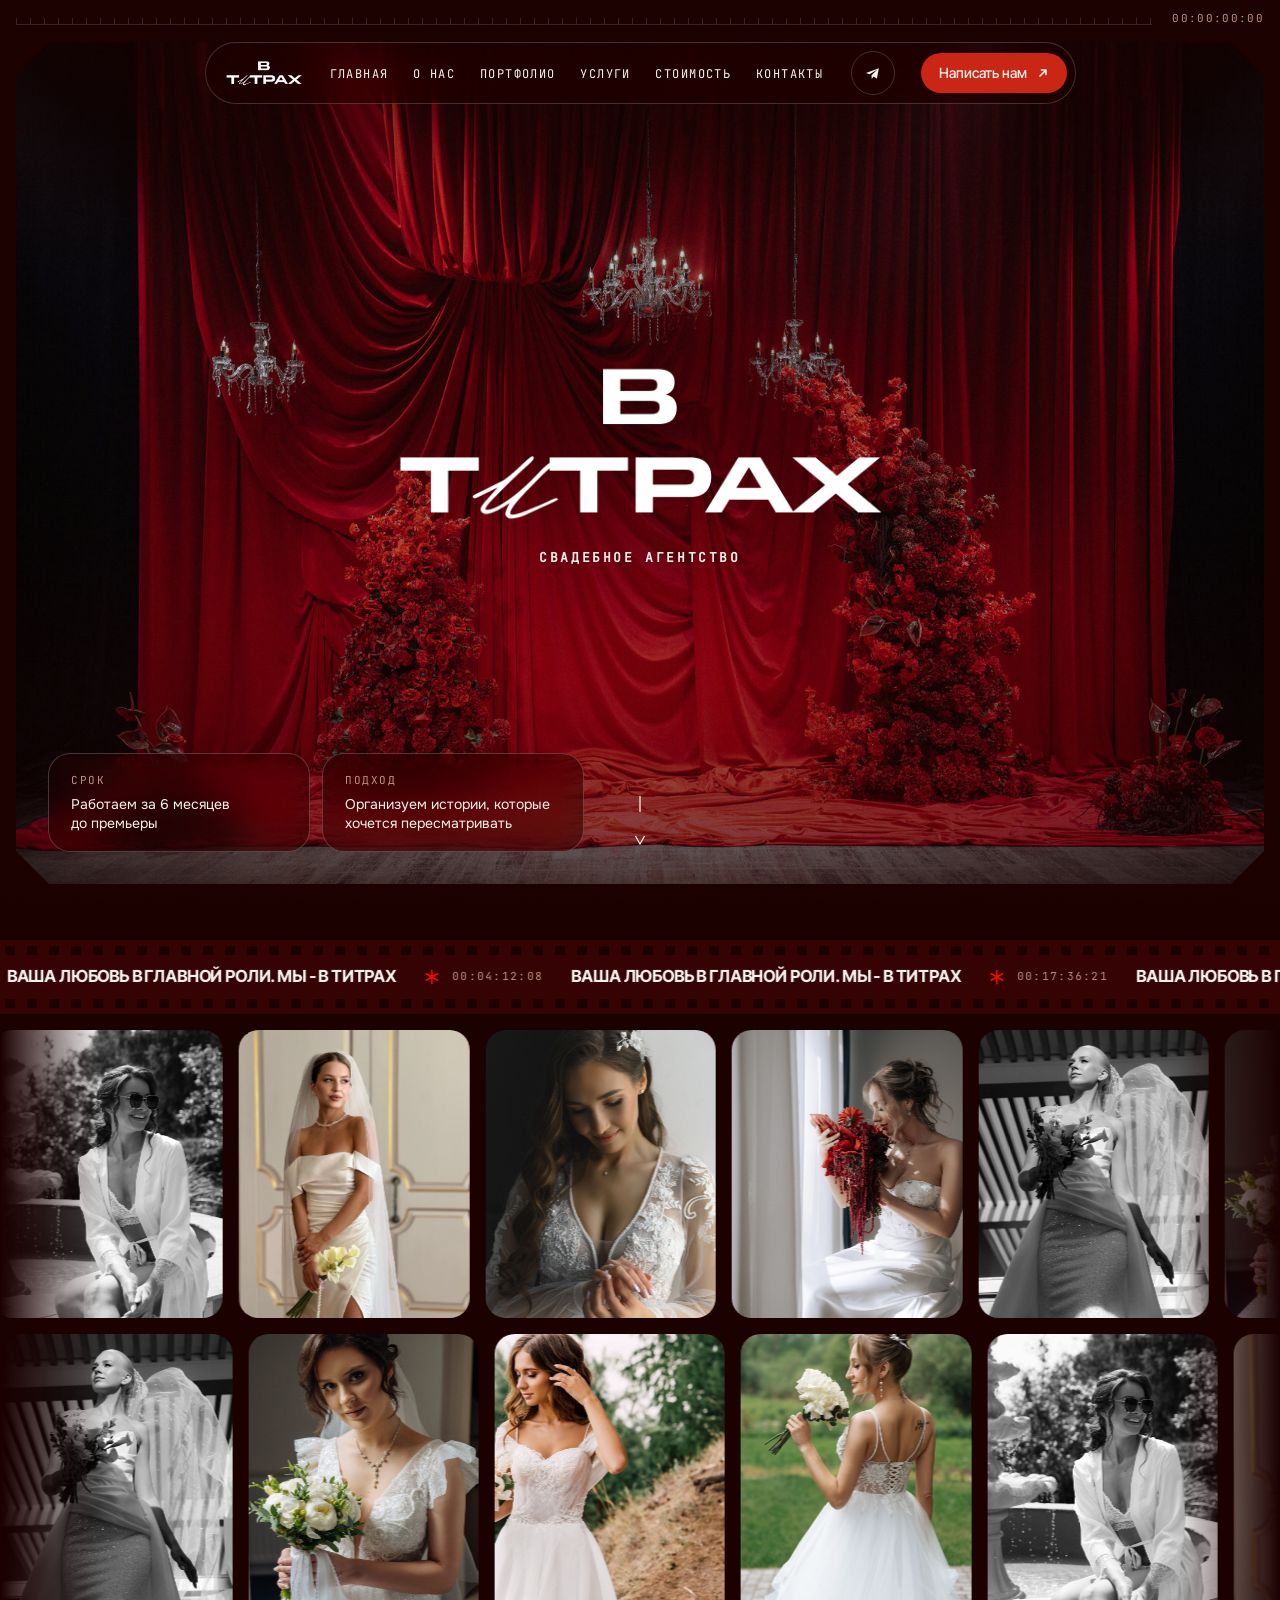
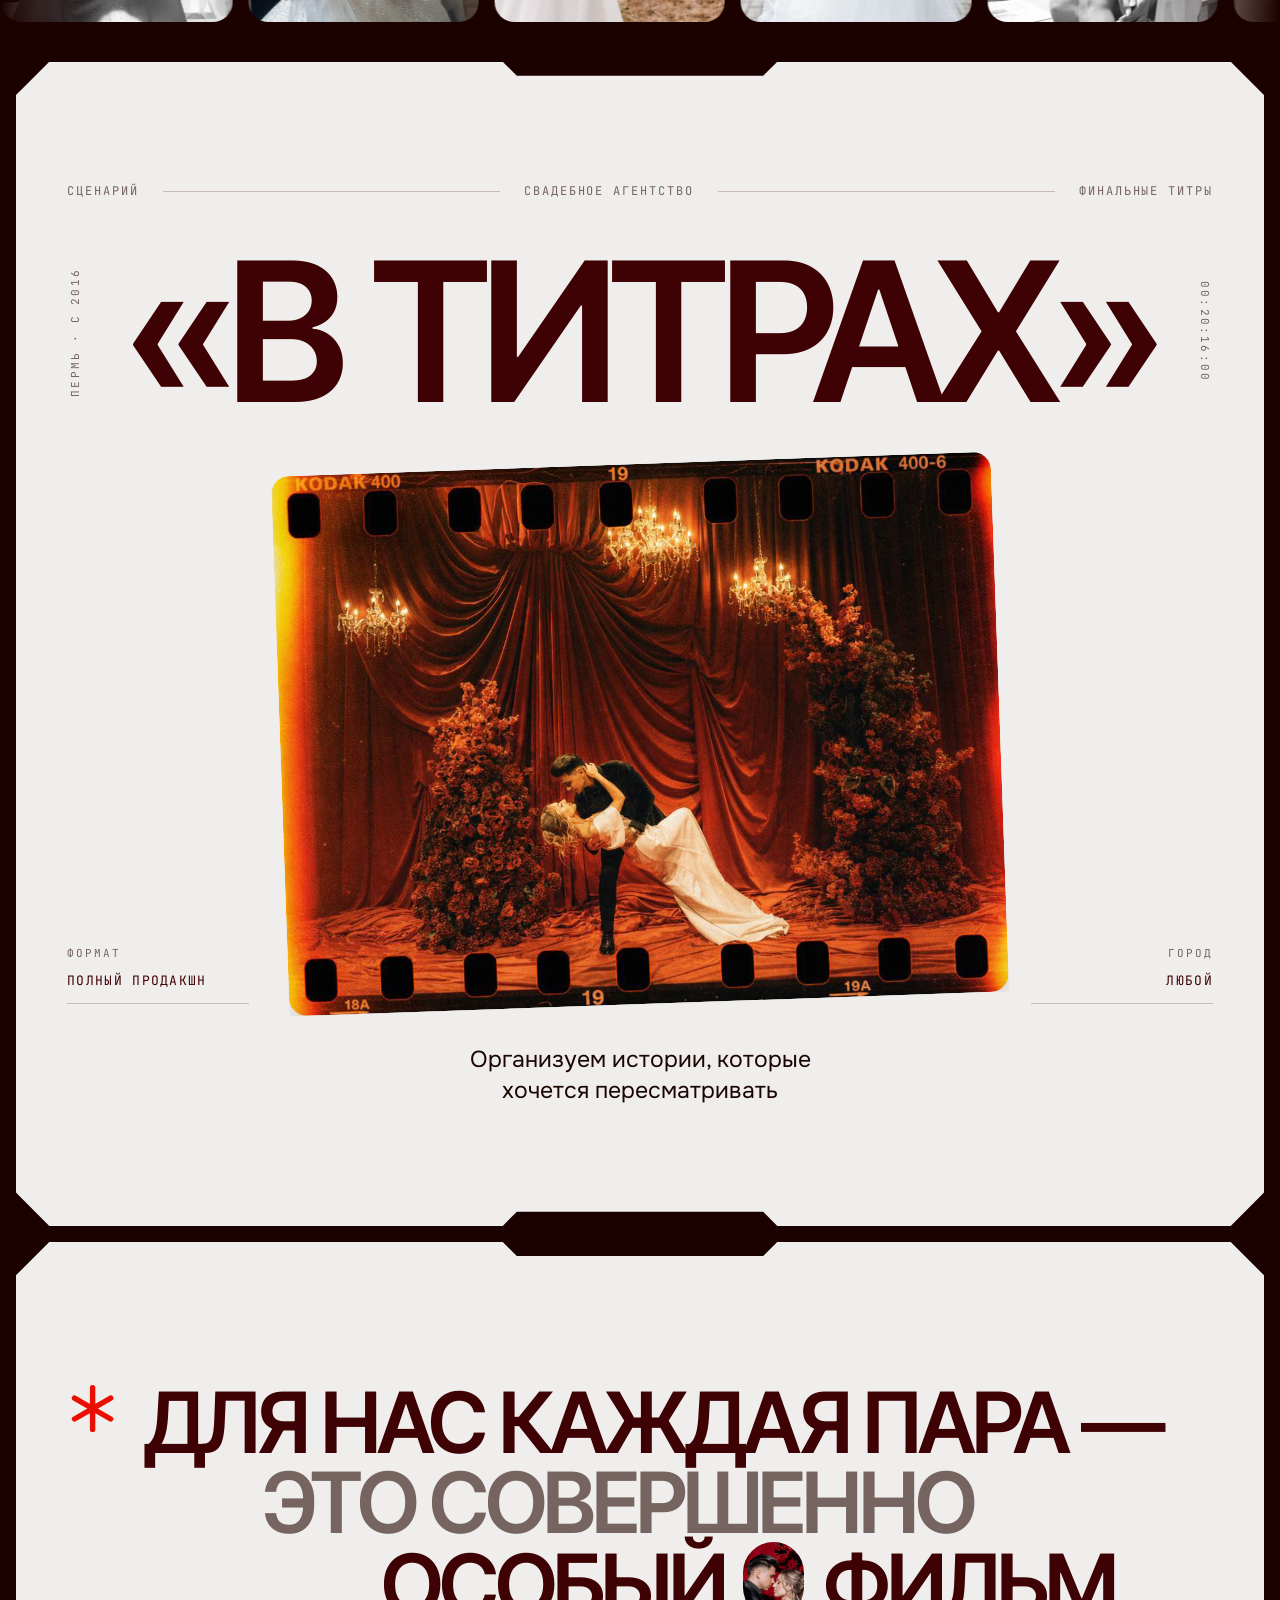
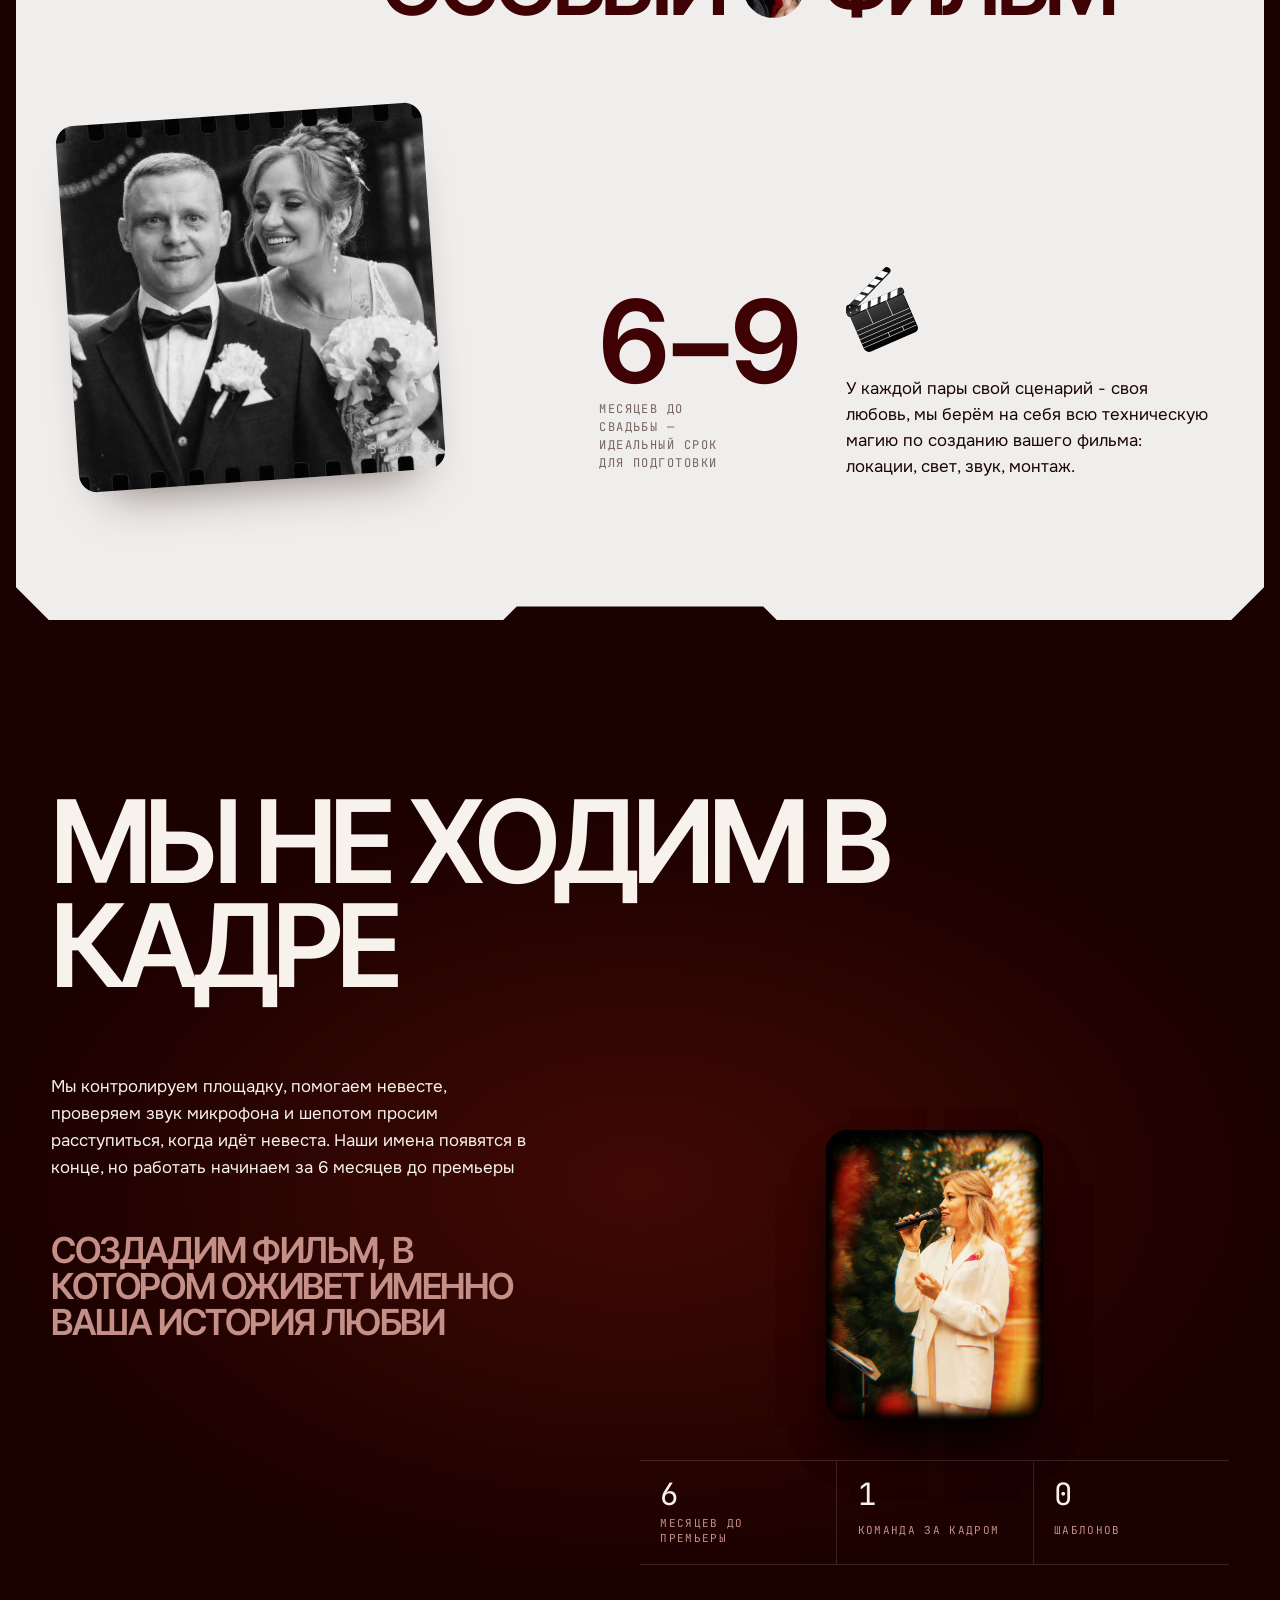
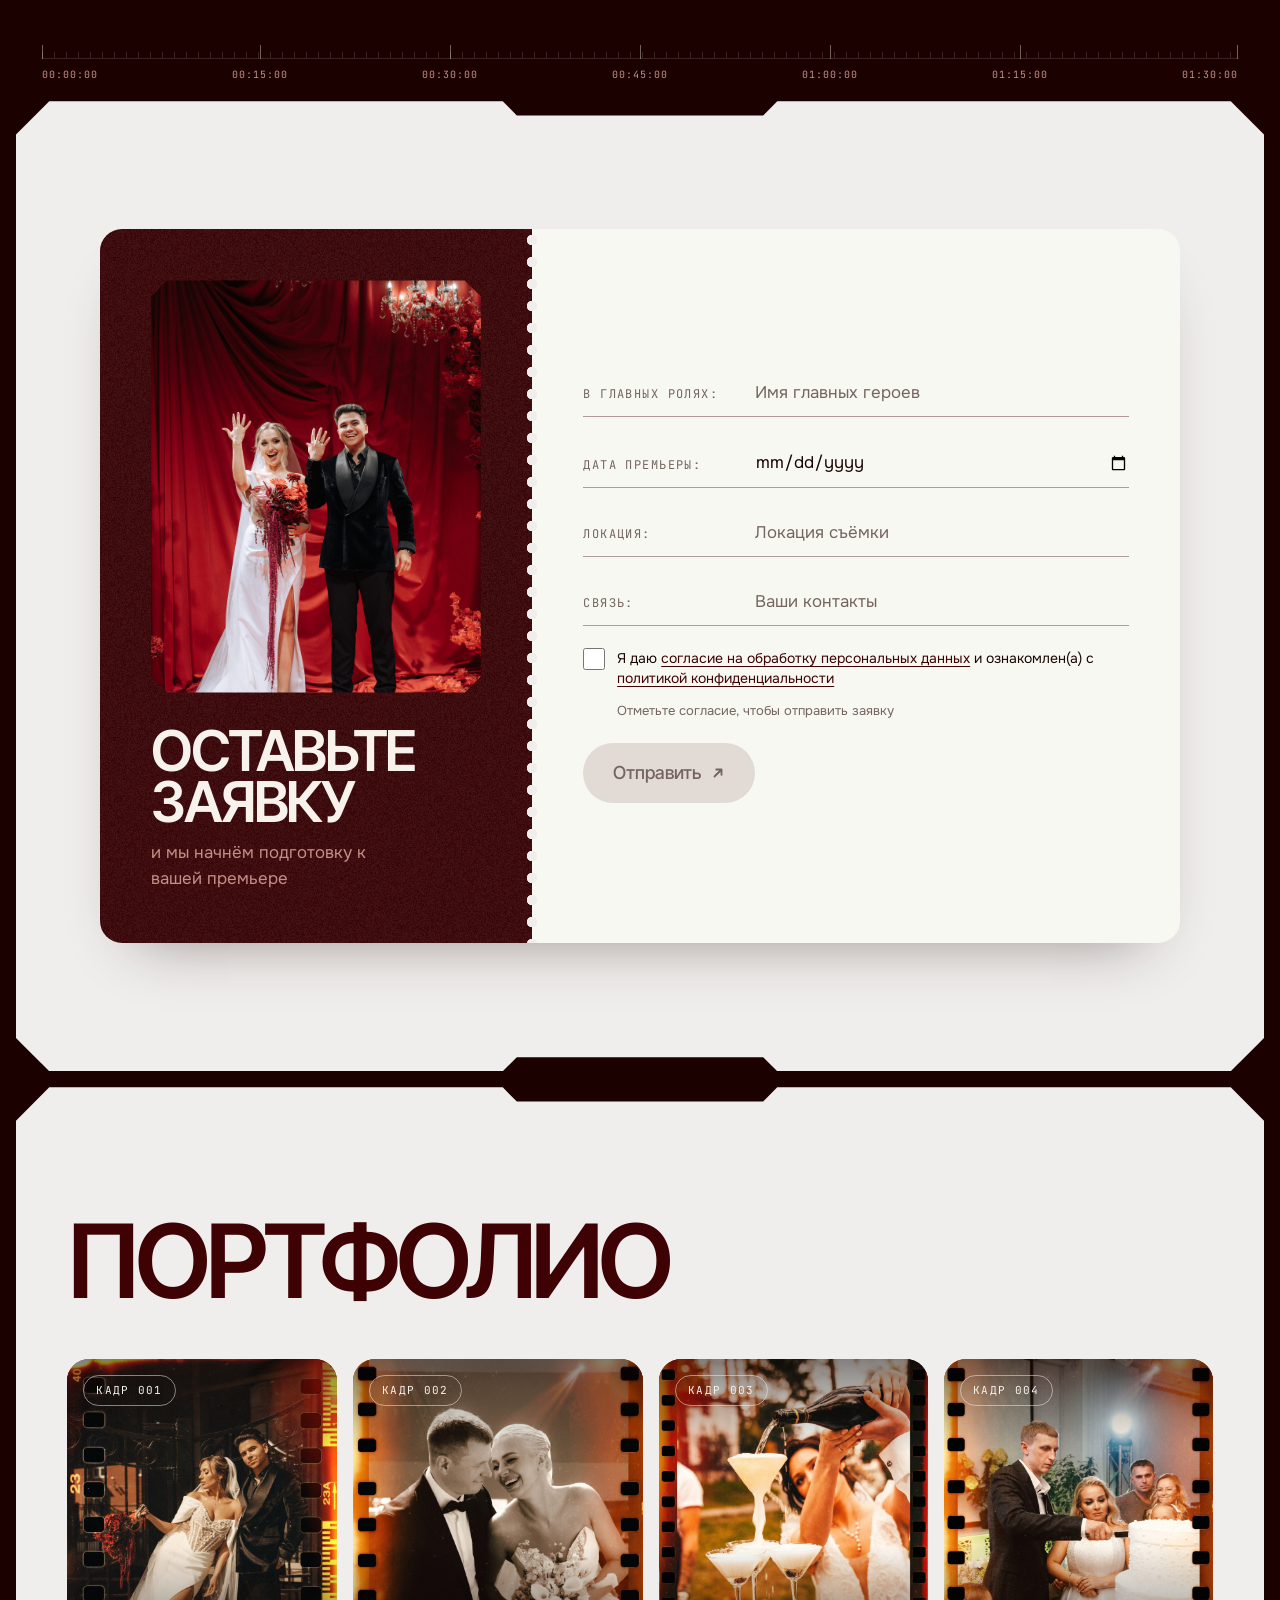
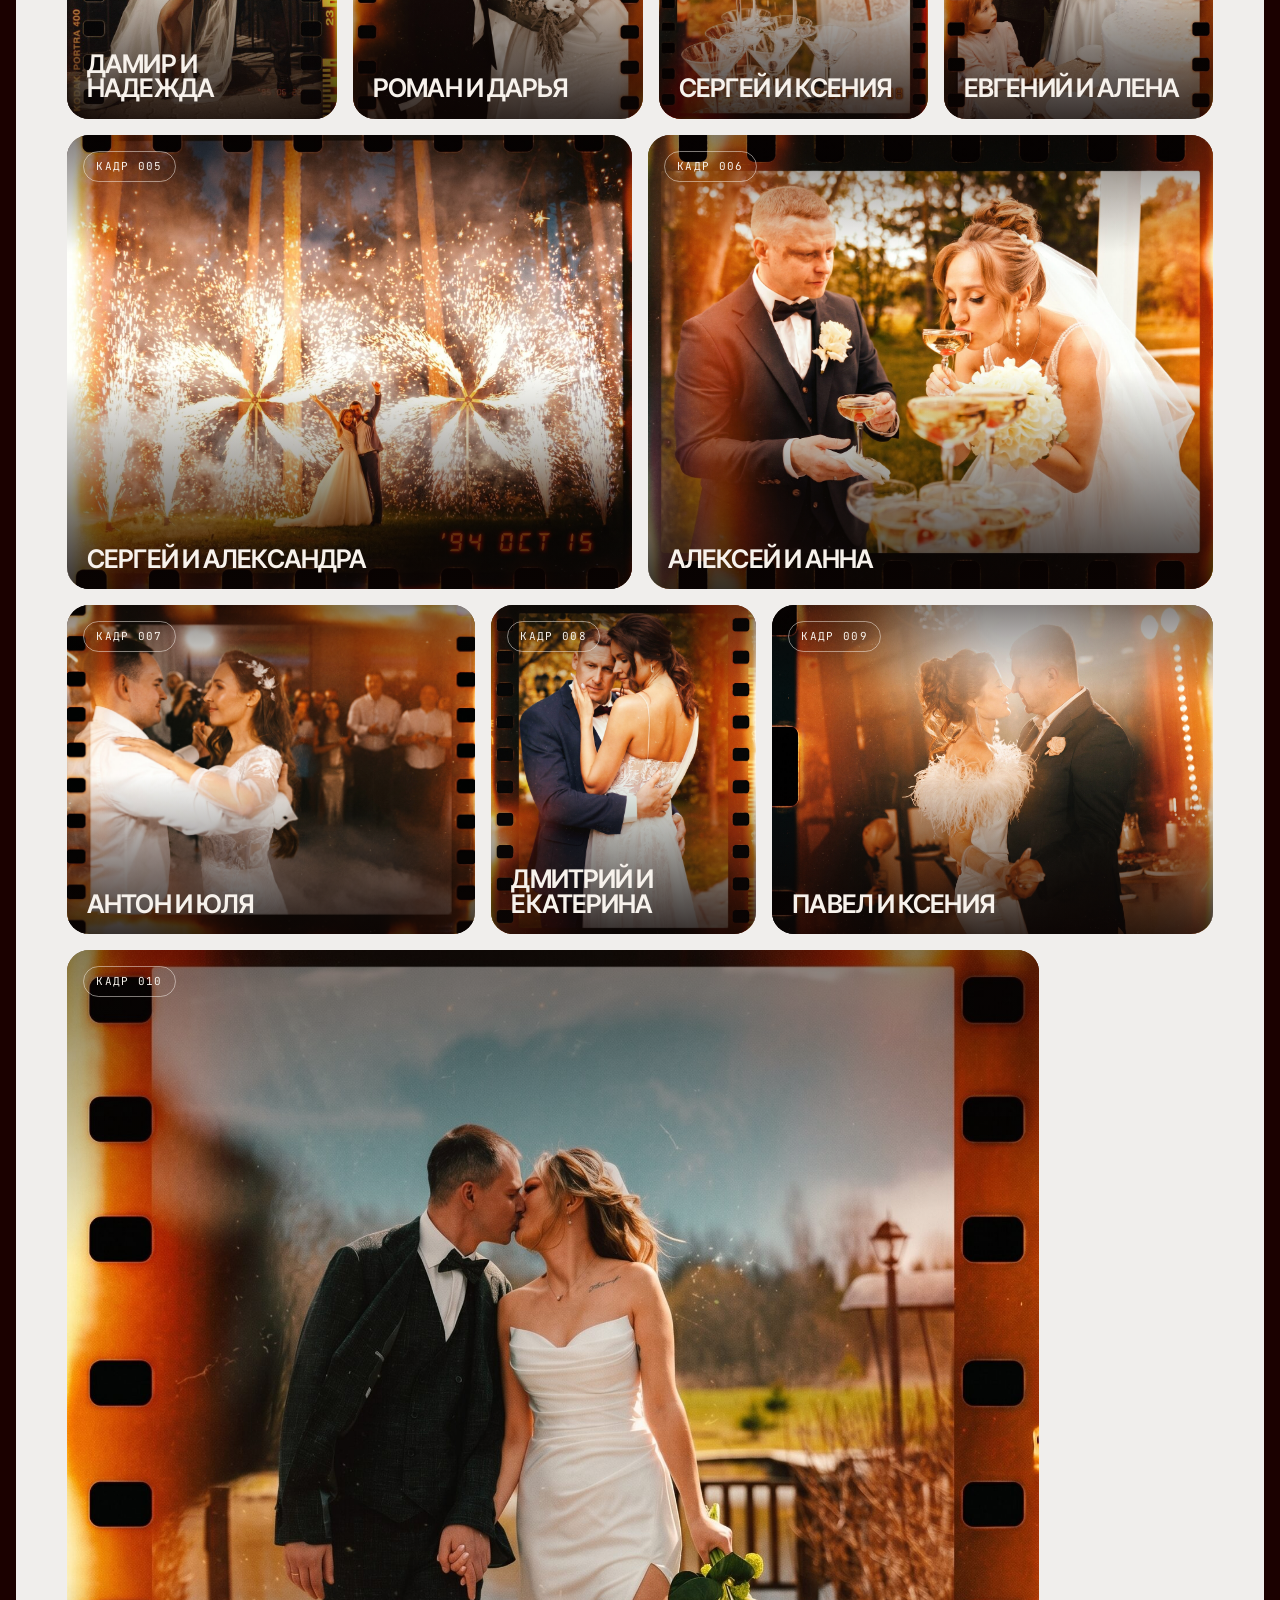
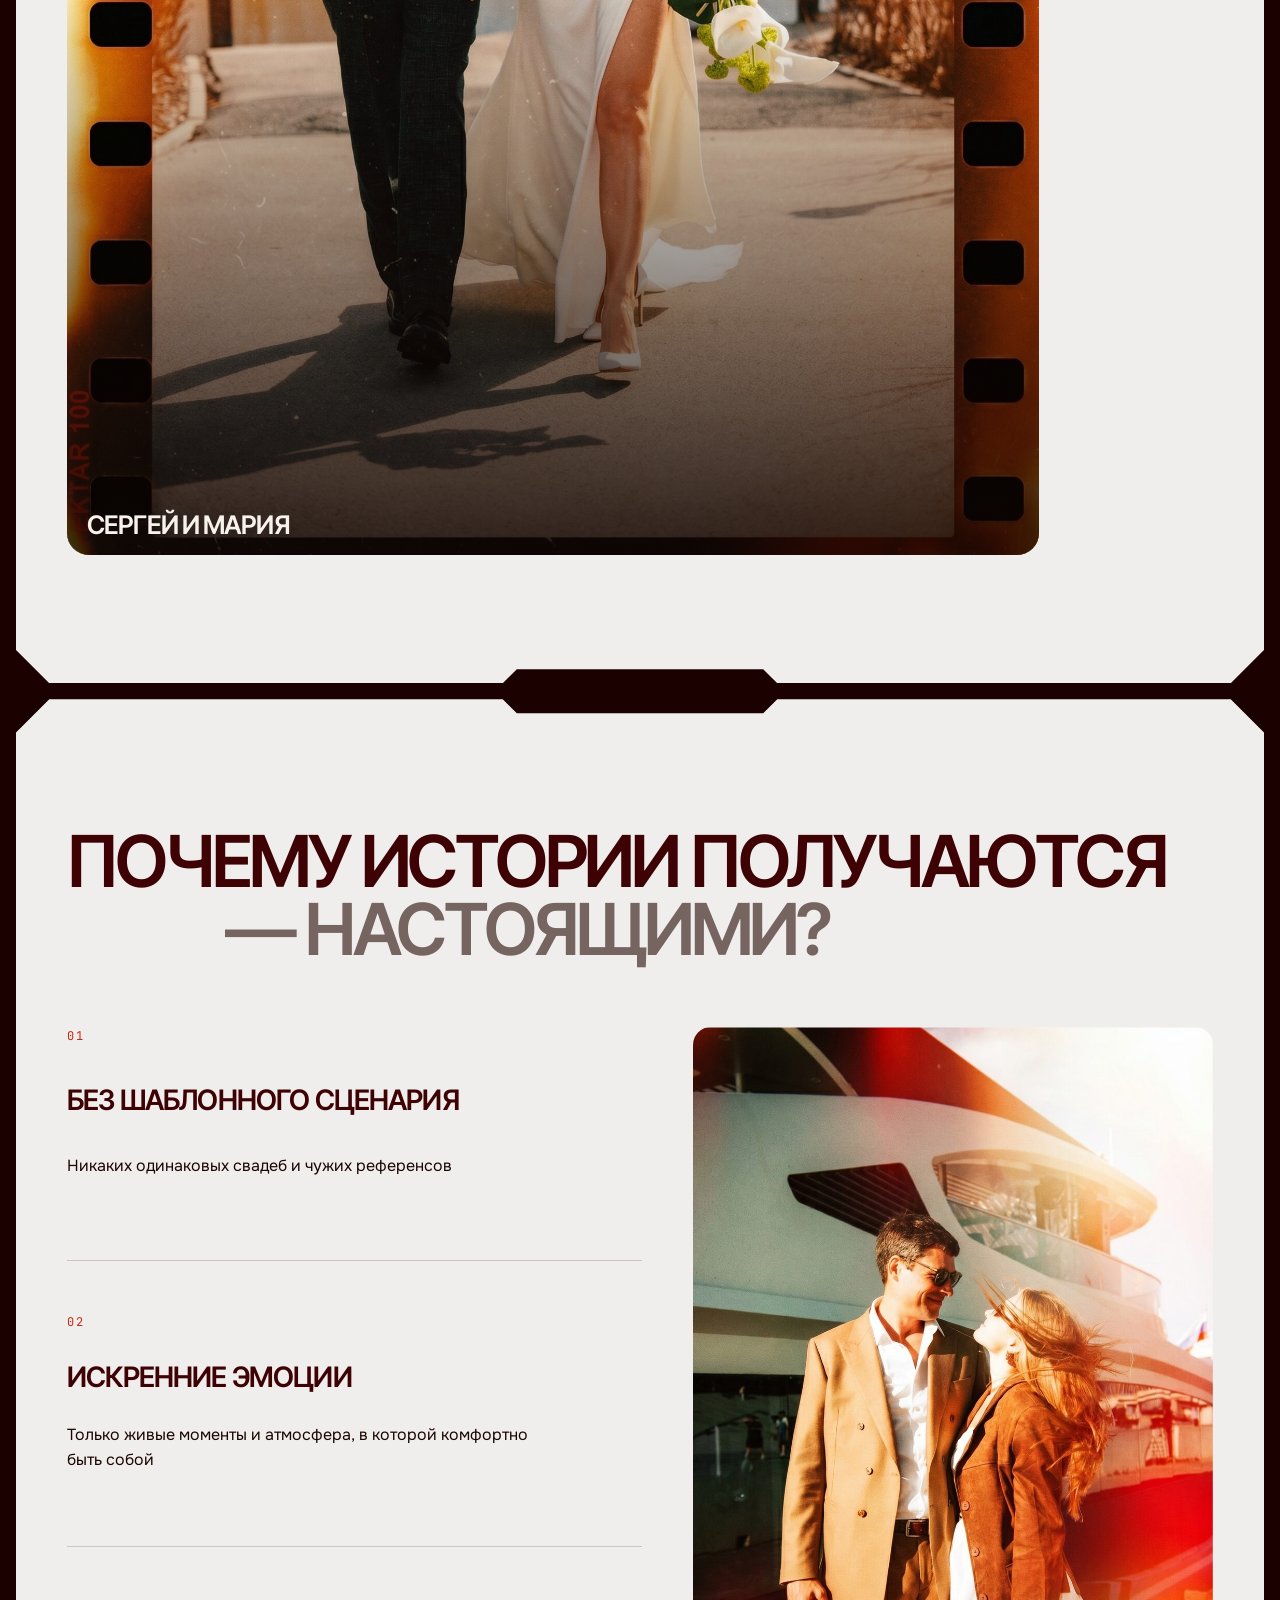
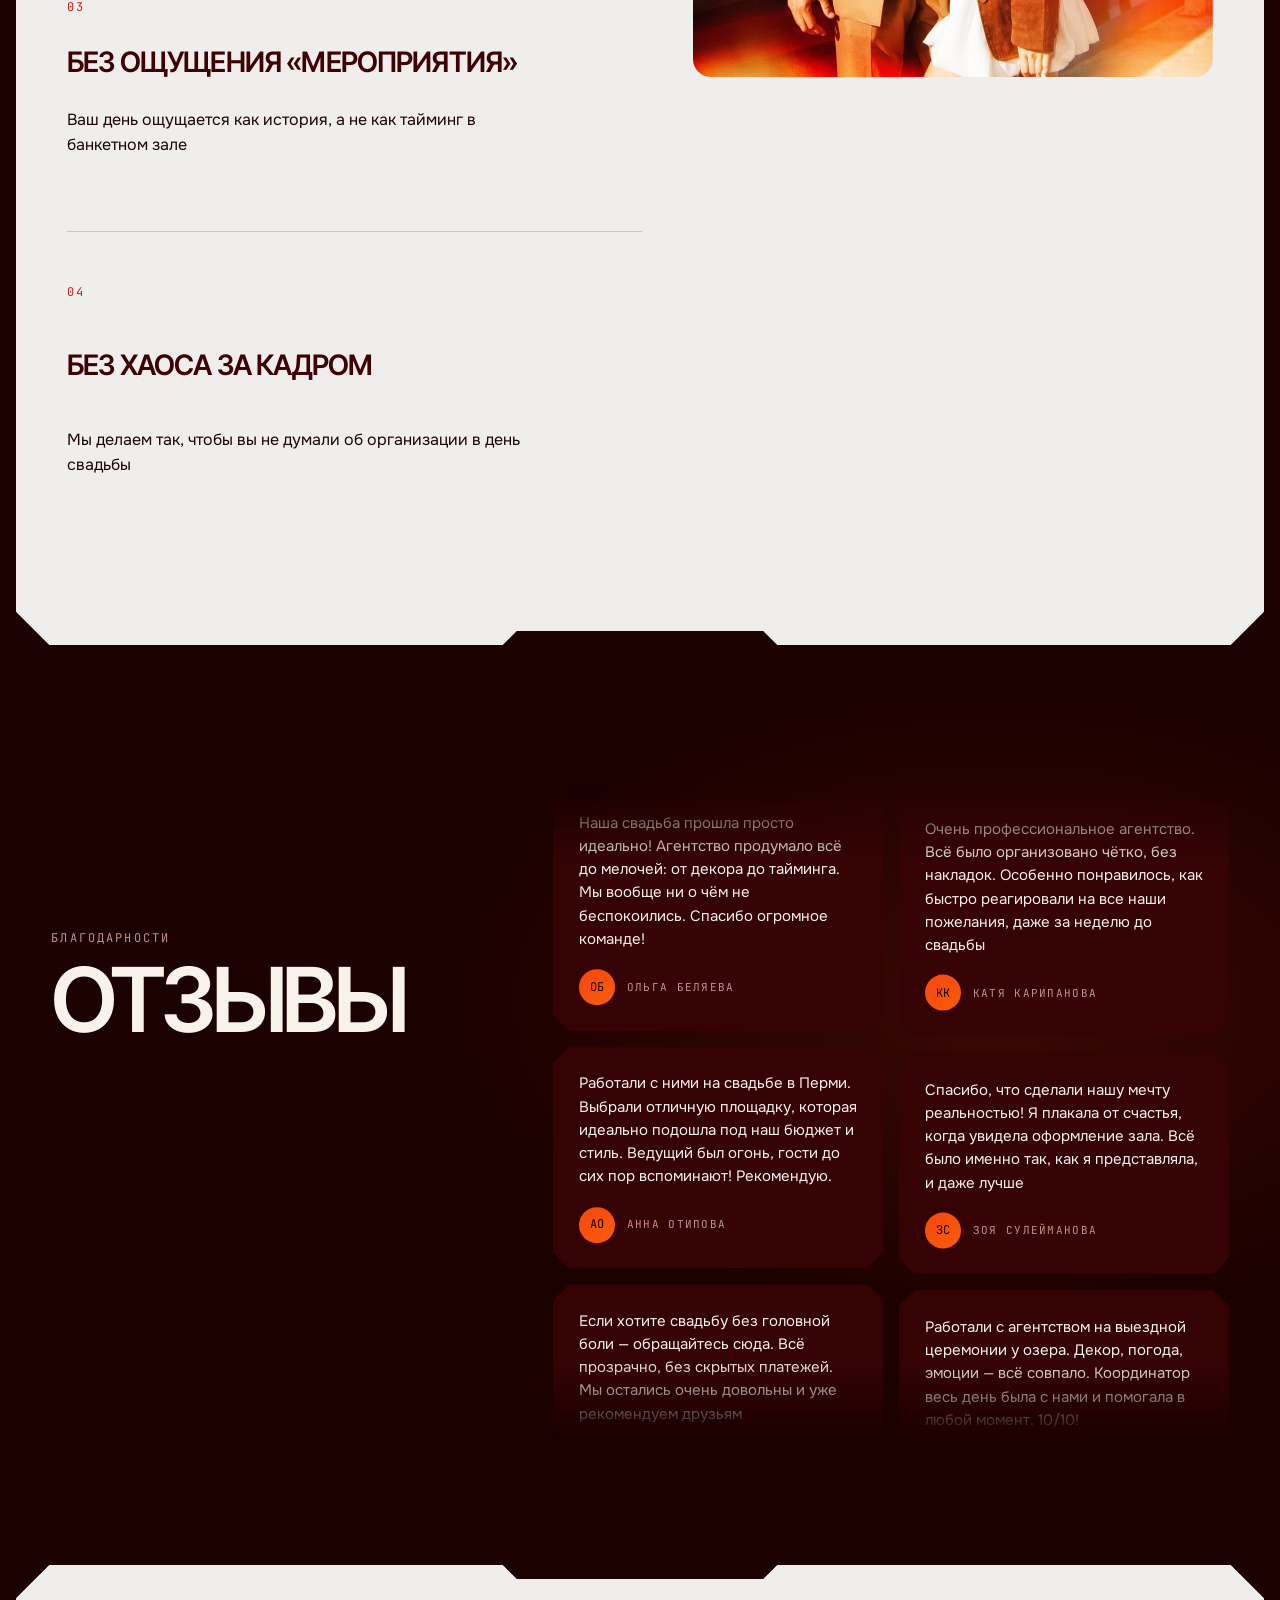
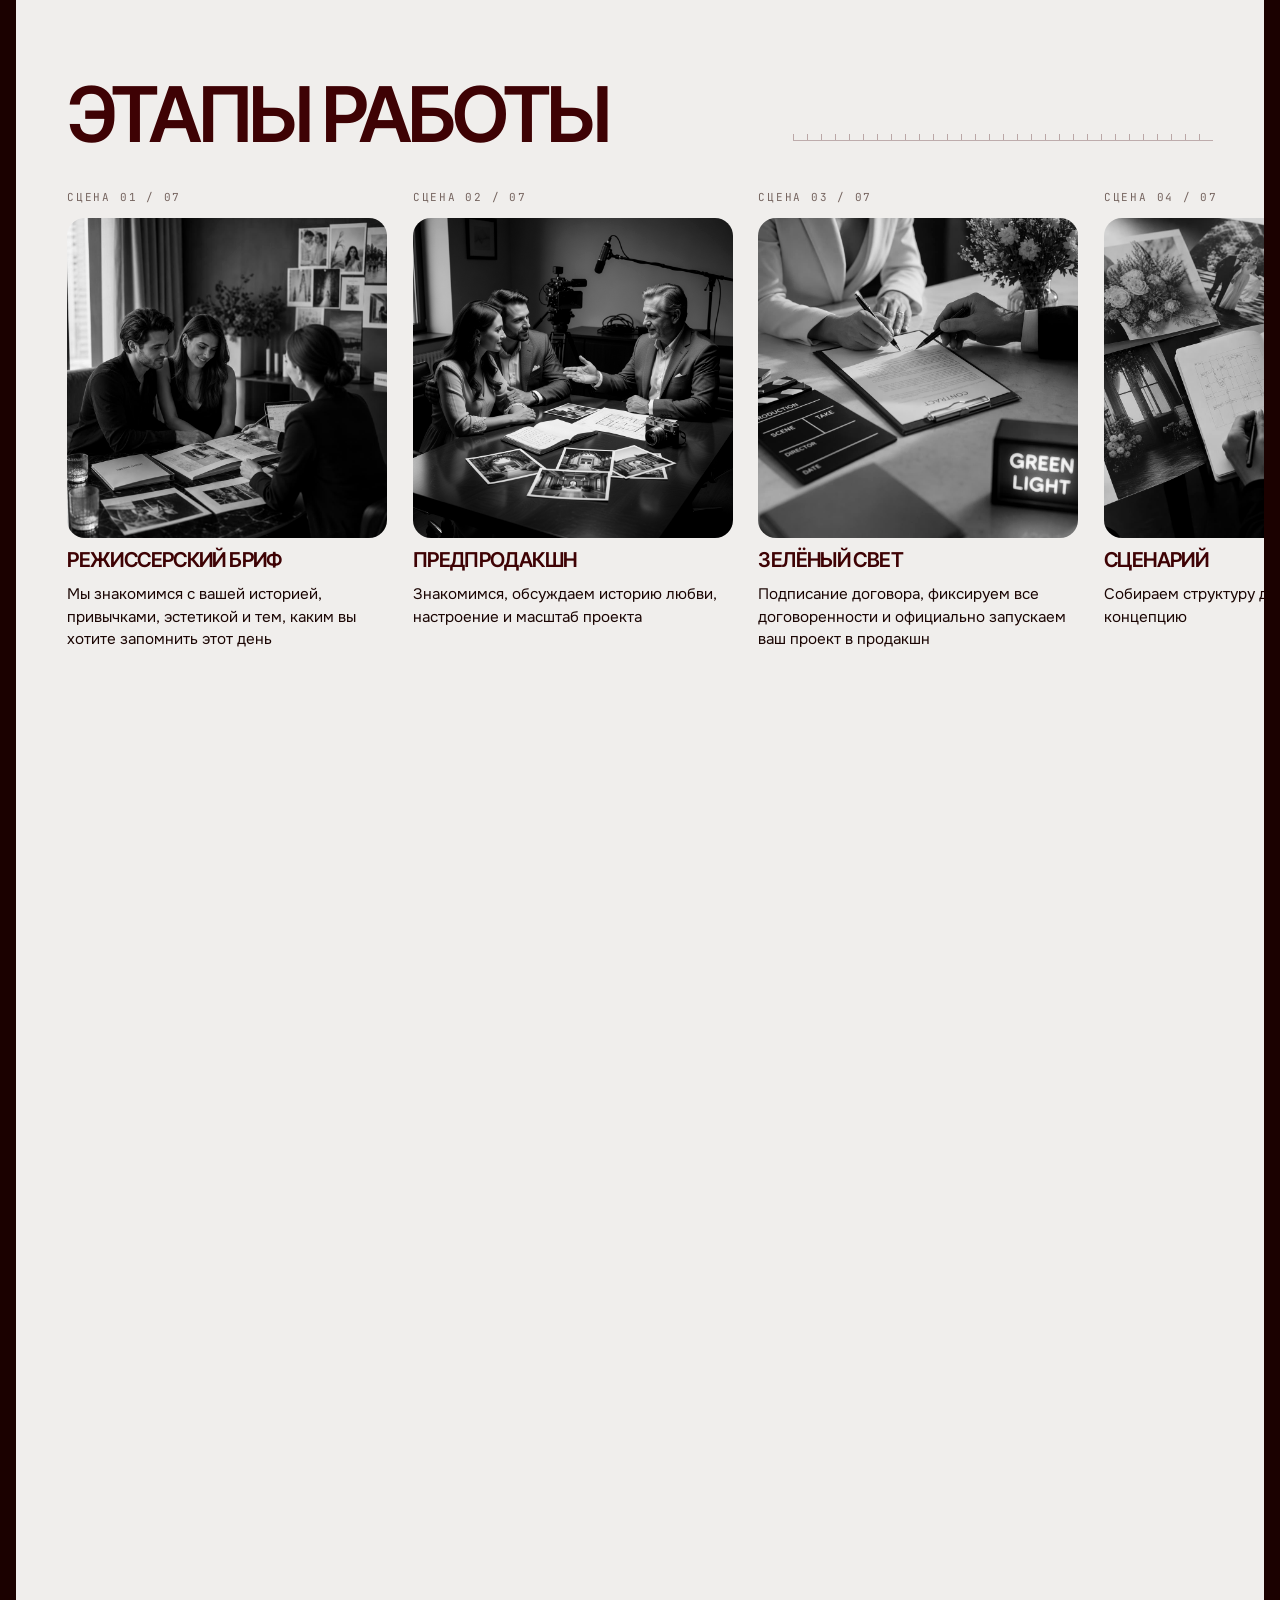
==== index.html @ a8ecf709 "Правки клиента: кнопки, Instagram, зачёркнутая «о», защита от копирования - убрано декоративное зачё" ====
<!doctype html>
<html lang="ru">
<head>
  <meta charset="UTF-8">
  <meta name="viewport" content="width=device-width, initial-scale=1">
  <title>В титрах — свадебное агентство</title>
  <meta name="description" content="Ваша любовь в главной роли. Мы — в титрах. Свадебное агентство «В титрах», Пермь.">

  <link rel="icon" href="data:image/svg+xml,%3Csvg xmlns='http://www.w3.org/2000/svg' viewBox='0 0 32 32'%3E%3Crect width='32' height='32' rx='8' fill='%231B0100'/%3E%3Cg stroke='%23EB0F03' stroke-width='3.4' stroke-linecap='round'%3E%3Cpath d='M16 6v20M7.3 11l17.4 10M7.3 21l17.4-10'/%3E%3C/g%3E%3C/svg%3E">

  <link rel="stylesheet" href="css/fonts.css">
  <link rel="stylesheet" href="css/tokens.css">
  <link rel="stylesheet" href="css/base.css">
  <link rel="stylesheet" href="css/sections.css">
</head>
<body>

  <a class="skip-link" href="#top">Перейти к содержанию</a>

  <!-- Линейка-таймкод (реф. 1) -->
  <div class="timecode" id="timecode" aria-hidden="true">
    <div class="timecode__ruler"><span class="timecode__progress" id="timecodeProgress"></span></div>
    <span class="timecode__value" id="timecodeValue">00:00:00:00</span>
  </div>

  <!-- 00. Шапка / навигация -->
  <header class="nav" id="nav">
    <div class="nav__pill">
      <a class="nav__logo" href="#top" aria-label="В титрах — на главную">
        <img src="assets/sections/01-hero/02-photo.png" alt="" width="1000" height="340">
      </a>

      <nav class="nav__menu" aria-label="Главное меню">
        <ul>
          <li><a href="#top">главная</a></li>
          <li><a href="#about">О НАС</a></li>
          <li><a href="#portfolio">портфолио</a></li>
          <li><a href="#stages">услуги</a></li>
          <li><a href="#price">стоимость</a></li>
          <li><a href="#contacts">контакты</a></li>
        </ul>
      </nav>

      <div class="nav__side">
        <a class="nav__icon" href="https://t.me/stastoropov" target="_blank" rel="noopener" title="Телеграм" aria-label="Телеграм">
          <svg viewBox="0 0 24 24" aria-hidden="true" focusable="false">
            <path d="M21 4.5 2.8 11.4l5.1 1.7L19 6.4l-8.4 8.2.3 5 2.7-3.5 4.6 3.4z" class="is-filled"></path>
          </svg>
        </a>
      </div>

      <a class="cta cta--sm nav__cta" href="#" data-popup="write"><span class="cta__label">Написать нам</span><span class="cta__arrow" aria-hidden="true"><svg viewBox="0 0 12 12" focusable="false"><path d="M3 9 9 3M4.5 3H9v4.5"/></svg><svg viewBox="0 0 12 12" focusable="false"><path d="M3 9 9 3M4.5 3H9v4.5"/></svg></span></a>

      <button class="nav__burger" id="navBurger" aria-label="Открыть меню" aria-expanded="false" aria-controls="navCurtain">
        <span></span><span></span>
      </button>
    </div>
  </header>

  <!-- Мобильное меню — тёмный «занавес» -->
  <div class="curtain" id="navCurtain" role="dialog" aria-modal="true" aria-label="Меню" hidden>
    <nav class="curtain__inner">
      <ul class="curtain__menu">
        <li><a href="#top">главная</a></li>
        <li><a href="#about">О НАС</a></li>
        <li><a href="#portfolio">портфолио</a></li>
        <li><a href="#stages">услуги</a></li>
        <li><a href="#price">стоимость</a></li>
        <li><a href="#contacts">контакты</a></li>
      </ul>
      <ul class="curtain__links">
        <li><a href="#" data-popup="write">Написать нам</a></li>
        <li><a href="#" data-download="presentation">Скачать презентацию</a></li>
        <li><a href="#reviews">благодарности</a></li>
      </ul>
      <div class="curtain__social">
        <a href="https://t.me/stastoropov" target="_blank" rel="noopener">Телеграм</a>
      </div>
    </nav>
  </div>

  <main>

    <!-- 01. Hero -->
    <section id="top" class="hero">
      <div class="hero__screen panel-cut panel-cut--plain">
        <div class="hero__stage" id="heroStage">
          <img class="hero__bg" src="assets/sections/01-hero/03-DSC01163_1.jpg"
               alt="Красный бархатный занавес с хрустальными люстрами и композициями из красных роз" width="1680" height="1120">
          <div class="hero__veil"></div>

          <h1 class="hero__center">
            <img class="hero__logo" src="assets/sections/01-hero/02-photo.png"
                 alt="В титрах" width="1000" height="340">
            <span class="hero__eyebrow">Свадебное агентство</span>
            <span class="hero__slogan">Ваша любовь в главной роли. Мы — в титрах</span>
          </h1>

          <div class="hero__cards">
            <div class="hero__card">
              <span class="hero__card-label">Срок</span>
              <p>Работаем за&nbsp;6&nbsp;месяцев до&nbsp;премьеры</p>
            </div>
            <div class="hero__card">
              <span class="hero__card-label">Подход</span>
              <p>Организуем истории, которые хочется пересматривать</p>
            </div>
          </div>

          <a class="hero__scroll" href="#agency-title" aria-label="К следующему блоку">
            <svg viewBox="0 0 12 56" aria-hidden="true" focusable="false">
              <line x1="6" y1="0" x2="6" y2="46"></line>
              <polyline points="1.5,40 6,48 10.5,40"></polyline>
            </svg>
          </a>
        </div>
      </div>
    </section>

    <!-- 02–03. Лента-киноплёнка и фото-ряды — один модуль -->
    <section class="reel">
      <div class="marquee" aria-hidden="true">
        <div class="marquee__track">
        <span class="marquee__item">Ваша любовь в главной роли. Мы - в титрах</span>
        <span class="marquee__sep"><svg class="asterisk asterisk--sm" viewBox="0 0 32 32" aria-hidden="true" focusable="false"><path d="M16 3v26M4.7 9.5l22.6 13M4.7 22.5l22.6-13"/></svg><span class="marquee__tc">00:04:12:08</span></span>
        <span class="marquee__item">Ваша любовь в главной роли. Мы - в титрах</span>
        <span class="marquee__sep"><svg class="asterisk asterisk--sm" viewBox="0 0 32 32" aria-hidden="true" focusable="false"><path d="M16 3v26M4.7 9.5l22.6 13M4.7 22.5l22.6-13"/></svg><span class="marquee__tc">00:17:36:21</span></span>
        <span class="marquee__item">Ваша любовь в главной роли. Мы - в титрах</span>
        <span class="marquee__sep"><svg class="asterisk asterisk--sm" viewBox="0 0 32 32" aria-hidden="true" focusable="false"><path d="M16 3v26M4.7 9.5l22.6 13M4.7 22.5l22.6-13"/></svg><span class="marquee__tc">00:42:08:02</span></span>
        <span class="marquee__item">Ваша любовь в главной роли. Мы - в титрах</span>
        <span class="marquee__sep"><svg class="asterisk asterisk--sm" viewBox="0 0 32 32" aria-hidden="true" focusable="false"><path d="M16 3v26M4.7 9.5l22.6 13M4.7 22.5l22.6-13"/></svg><span class="marquee__tc">01:05:51:14</span></span>
        </div>
      </div>

      <!-- 03. Фото-лента №1 — две строки навстречу -->
      <div id="photo-strip-1" class="strip" role="group" aria-label="Кадры со свадеб">
        <div class="strip__row" data-strip-dir="-1">
          <figure class="strip__frame"><img src="assets/sections/02-photo-strip/01-DSC04470.jpg" alt="" loading="lazy" width="1680" height="1120"></figure>
          <figure class="strip__frame"><img src="assets/sections/02-photo-strip/02-5876a3333e7efd881fb4.jpg" alt="" loading="lazy" width="1202" height="1503"></figure>
          <figure class="strip__frame"><img src="assets/sections/02-photo-strip/03-AJ-73.jpg" alt="" loading="lazy" width="1680" height="2525"></figure>
          <figure class="strip__frame"><img src="assets/sections/02-photo-strip/04-DSC00373.jpg" alt="" loading="lazy" width="1680" height="2520"></figure>
          <figure class="strip__frame"><img src="assets/sections/02-photo-strip/05-DSC04775.jpg" alt="" loading="lazy" width="1680" height="2519"></figure>
          <figure class="strip__frame"><img src="assets/sections/02-photo-strip/06-DSC05669.jpg" alt="" loading="lazy" width="1680" height="2519"></figure>
          <figure class="strip__frame"><img src="assets/sections/02-photo-strip/07-DSC06583.jpg" alt="" loading="lazy" width="1680" height="1120"></figure>
          <figure class="strip__frame"><img src="assets/sections/02-photo-strip/08-DSC09664.jpg" alt="" loading="lazy" width="1680" height="2520"></figure>
        </div>
        <div class="strip__row" data-strip-dir="1">
          <figure class="strip__frame"><img src="assets/sections/02-photo-strip/05-DSC04775.jpg" alt="" loading="lazy" width="1680" height="2519"></figure>
          <figure class="strip__frame"><img src="assets/sections/02-photo-strip/06-DSC05669.jpg" alt="" loading="lazy" width="1680" height="2519"></figure>
          <figure class="strip__frame"><img src="assets/sections/02-photo-strip/07-DSC06583.jpg" alt="" loading="lazy" width="1680" height="1120"></figure>
          <figure class="strip__frame"><img src="assets/sections/02-photo-strip/08-DSC09664.jpg" alt="" loading="lazy" width="1680" height="2520"></figure>
          <figure class="strip__frame"><img src="assets/sections/02-photo-strip/01-DSC04470.jpg" alt="" loading="lazy" width="1680" height="1120"></figure>
          <figure class="strip__frame"><img src="assets/sections/02-photo-strip/02-5876a3333e7efd881fb4.jpg" alt="" loading="lazy" width="1202" height="1503"></figure>
          <figure class="strip__frame"><img src="assets/sections/02-photo-strip/03-AJ-73.jpg" alt="" loading="lazy" width="1680" height="2525"></figure>
          <figure class="strip__frame"><img src="assets/sections/02-photo-strip/04-DSC00373.jpg" alt="" loading="lazy" width="1680" height="2520"></figure>
        </div>
      </div>
    </section>

    <!-- 04. Свадебное агентство «В титрах» -->
    <section id="agency-title" class="section section--screen panel-cut wordmark">
      <div class="container">
        <p class="wordmark__eyebrow">
          <span>Сценарий</span><i></i><span>Свадебное агентство</span><i></i><span>Финальные титры</span>
        </p>

        <div class="wordmark__row">
          <span class="wordmark__side">Пермь · с 2016</span>
          <h2 class="wordmark__big">«В ТИТРАХ»</h2>
          <span class="wordmark__side wordmark__side--tc" aria-hidden="true">00:20:16:00</span>
        </div>

        <div class="wordmark__stagebox">
          <dl class="wordmark__meta">
            <dt>Формат</dt>
            <dd>Полный продакшн</dd>
          </dl>
          <figure class="wordmark__stage">
            <img class="wordmark__photo" src="assets/sections/03-agency-title/02-2d505dd9f9243c668e48.jpg"
                 alt="Пара танцует на сцене у красного бархатного занавеса, кадр в рамке киноплёнки" loading="lazy" width="1024" height="768">
          </figure>
          <dl class="wordmark__meta wordmark__meta--right">
            <dt>Город</dt>
            <dd>Любой</dd>
          </dl>
        </div>

        <p class="wordmark__lead">Организуем истории, которые хочется пересматривать</p>
      </div>
    </section>

    <!-- 05. О нас — Особый фильм -->
    <section id="about" class="section section--screen panel-cut film">
      <div class="container">
        <div class="film__head">
          <svg class="asterisk" viewBox="0 0 32 32" aria-hidden="true" focusable="false"><path d="M16 3v26M4.7 9.5l22.6 13M4.7 22.5l22.6-13"/></svg>
          <h2 class="film__title">
            <span class="film__line">Для нас каждая пара&nbsp;—</span>
            <span class="film__line film__line--mute">это совершенно</span>
            <span class="film__line film__line--shift">особый <span class="film__pill"><img src="assets/galleries/01-damir-nadezhda/10-DSC01249.jpg" alt="" loading="lazy" width="1680" height="2520"></span> фильм</span>
          </h2>
        </div>

        <div class="film__body">
          <figure class="film__photo">
            <img src="assets/sections/04-about-osobyi-film/03-9a12435b3e3eddc07090.jpg"
                 alt="Чёрно-белый портрет жениха и невесты в рамке киноплёнки" loading="lazy" width="1024" height="1024">
          </figure>

          <p class="film__stat">
            <span class="film__stat-num">6−9</span>
            <span class="film__stat-label">месяцев до свадьбы — идеальный срок для подготовки</span>
          </p>

          <div class="film__text">
            <img class="film__clapper" src="assets/sections/04-about-osobyi-film/02-_1.svg" alt="" width="196" height="231" loading="lazy">
            <p>У каждой пары свой сценарий - своя любовь, мы берём на себя всю техническую магию по созданию вашего фильма: локации, свет, звук, монтаж.</p>
          </div>
        </div>
      </div>
    </section>

    <!-- 06. Мы не ходим в кадре -->
    <section id="behind-the-scenes" class="section backstage">
      <div class="container">
        <h2 class="backstage__title">Мы не ходим в кадре</h2>

        <div class="backstage__grid">
          <div class="backstage__copy">
            <p class="backstage__text">Мы контролируем площадку, помогаем невесте, проверяем звук микрофона и шепотом просим расступиться, когда идёт невеста. Наши имена появятся в конце, но работать начинаем за 6 месяцев до премьеры</p>
            <p class="backstage__quote">Создадим фильм, в котором оживет именно ваша история любви</p>
          </div>

          <div class="backstage__media">
            <div class="fan">
              <figure class="fan__card fan__card--left"><img src="assets/sections/05-behind-the-scenes/02-1230876b743acedfc33b.jpg" alt="Свадебное платье, расшитое стразами" loading="lazy" width="768" height="1024"></figure>
              <figure class="fan__card fan__card--right"><img src="assets/sections/05-behind-the-scenes/03-fe88687e2a3f124b8d51.png" alt="Две девушки на свадьбе" loading="lazy" width="1086" height="1448"></figure>
              <figure class="fan__card fan__card--center"><img src="assets/sections/05-behind-the-scenes/04-0c11e202b7398e684289.jpg" alt="Ведущая с микрофоном на свадьбе" loading="lazy" width="768" height="1024"></figure>
            </div>

            <ul class="stats">
              <li class="stats__item"><span class="stats__num">6</span><span class="stats__label">месяцев до премьеры</span></li>
              <li class="stats__item"><span class="stats__num">1</span><span class="stats__label">команда за кадром</span></li>
              <li class="stats__item"><span class="stats__num">0</span><span class="stats__label">шаблонов</span></li>
            </ul>
          </div>
        </div>
      </div>
    </section>

    <!-- Полоса-хронометраж между «не ходим в кадре» и формой -->
    <div class="chrono" aria-hidden="true">
      <div class="chrono__scale"><span class="chrono__fill"></span></div>
      <div class="chrono__marks"><span>00:00:00</span><span>00:15:00</span><span>00:30:00</span><span>00:45:00</span><span>01:00:00</span><span>01:15:00</span><span>01:30:00</span></div>
    </div>

    <!-- 07. Форма заявки №1 — «билет» -->
    <section id="form-1" class="section section--screen panel-cut request">
      <div class="container">
        <div class="ticket">
          <div class="ticket__stub">
            <figure class="ticket__photo">
              <img src="assets/galleries/01-damir-nadezhda/11-DSC01724.jpg" alt="Жених и невеста машут руками на фоне красного бархатного занавеса" loading="lazy" width="1680" height="2520">
            </figure>
            <h2 class="ticket__title">Оставьте заявку</h2>
            <p class="ticket__lead">и мы начнём подготовку к вашей премьере</p>
          </div>

          <!-- Бэкенда пока нет (docs/LEGAL.md §2.3): обработчик на российском хостинге подключится через action -->
          <form class="ticket__form" id="ticketForm" action="send.php" method="post" novalidate>
            <input type="hidden" name="consent_version" value="soglasie-v1-2026-09">
            <input type="hidden" name="page" value="">
            <input type="hidden" name="sent_at" value="">

          <div class="ticket__field">
            <label class="ticket__label" for="f-names">В главных ролях</label>
            <input class="ticket__input" id="f-names" name="names" type="text" placeholder="Имя главных героев" autocomplete="name" required aria-describedby="e-names">
            <p class="ticket__error" id="e-names" hidden></p>
          </div>
          <div class="ticket__field">
            <label class="ticket__label" for="f-date">Дата премьеры</label>
            <input class="ticket__input" id="f-date" name="date" type="date" required aria-describedby="e-date">
            <p class="ticket__error" id="e-date" hidden></p>
          </div>
          <div class="ticket__field">
            <label class="ticket__label" for="f-place">Локация</label>
            <input class="ticket__input" id="f-place" name="place" type="text" placeholder="Локация съёмки" required aria-describedby="e-place">
            <p class="ticket__error" id="e-place" hidden></p>
          </div>
          <div class="ticket__field">
            <label class="ticket__label" for="f-contact">Связь</label>
            <input class="ticket__input" id="f-contact" name="contact" type="text" placeholder="Ваши контакты" autocomplete="tel" required aria-describedby="e-contact">
            <p class="ticket__error" id="e-contact" hidden></p>
          </div>

            <label class="consent">
              <input class="consent__box" type="checkbox" name="consent" id="f-consent" required>
              <span>Я даю <a href="soglasie.html" target="_blank" rel="noopener">согласие на обработку персональных данных</a> и ознакомлен(а) с <a href="politika.html" target="_blank" rel="noopener">политикой конфиденциальности</a></span>
            </label>
            <p class="consent__hint" id="consentHint">Отметьте согласие, чтобы отправить заявку</p>

            <button type="submit" class="cta cta--lg ticket__submit" disabled aria-describedby="consentHint"><span class="cta__label">Отправить</span><span class="cta__arrow" aria-hidden="true"><svg viewBox="0 0 12 12" focusable="false"><path d="M3 9 9 3M4.5 3H9v4.5"/></svg><svg viewBox="0 0 12 12" focusable="false"><path d="M3 9 9 3M4.5 3H9v4.5"/></svg></span></button>
          </form>

          <div class="ticket__done" id="ticketDone" role="status" hidden>
            <svg class="asterisk" viewBox="0 0 32 32" aria-hidden="true" focusable="false"><path d="M16 3v26M4.7 9.5l22.6 13M4.7 22.5l22.6-13"/></svg>
            <p class="ticket__done-text">Премьера назначена</p>
          </div>
        </div>
      </div>
    </section>

    <!-- 08. Портфолио -->
    <section id="portfolio" class="section section--screen panel-cut works">
      <div class="container">
        <h2 class="works__title">Портфолио</h2>
        <ul class="works__grid">
        <li class="works__item" style="--r: 0.750">
          <a class="work" href="#nadezdadamir">
            <img class="work__img" src="assets/sections/07-portfolio/cover-01-damir-nadezhda.jpg" width="768" height="1024" alt="Дамир и Надежда, свадебная съёмка" loading="lazy">
            <span class="work__tag">КАДР 001</span>
            <span class="work__names">ДАМИР И НАДЕЖДА</span>
            <span class="work__more">Смотреть все фото <span class="cta__arrow" aria-hidden="true"><svg viewBox="0 0 12 12" focusable="false"><path d="M3 9 9 3M4.5 3H9v4.5"/></svg><svg viewBox="0 0 12 12" focusable="false"><path d="M3 9 9 3M4.5 3H9v4.5"/></svg></span></span>
          </a>
        </li>
        <li class="works__item" style="--r: 0.806">
          <a class="work" href="#romandaria">
            <img class="work__img" src="assets/sections/07-portfolio/cover-02-roman-daria.jpg" width="1680" height="2085" alt="Роман и Дарья, свадебная съёмка" loading="lazy">
            <span class="work__tag">КАДР 002</span>
            <span class="work__names">РОМАН И ДАРЬЯ</span>
            <span class="work__more">Смотреть все фото <span class="cta__arrow" aria-hidden="true"><svg viewBox="0 0 12 12" focusable="false"><path d="M3 9 9 3M4.5 3H9v4.5"/></svg><svg viewBox="0 0 12 12" focusable="false"><path d="M3 9 9 3M4.5 3H9v4.5"/></svg></span></span>
          </a>
        </li>
        <li class="works__item" style="--r: 0.747">
          <a class="work" href="#kseniasergey">
            <img class="work__img" src="assets/sections/07-portfolio/cover-03-sergey-ksenia.jpg" width="1680" height="2250" alt="Сергей и Ксения, свадебная съёмка" loading="lazy">
            <span class="work__tag">КАДР 003</span>
            <span class="work__names">СЕРГЕЙ И КСЕНИЯ</span>
            <span class="work__more">Смотреть все фото <span class="cta__arrow" aria-hidden="true"><svg viewBox="0 0 12 12" focusable="false"><path d="M3 9 9 3M4.5 3H9v4.5"/></svg><svg viewBox="0 0 12 12" focusable="false"><path d="M3 9 9 3M4.5 3H9v4.5"/></svg></span></span>
          </a>
        </li>
        <li class="works__item" style="--r: 0.747">
          <a class="work" href="#evgiyalena">
            <img class="work__img" src="assets/sections/07-portfolio/cover-04-evgeny-alena.jpg" width="1680" height="2250" alt="Евгений и Алена, свадебная съёмка" loading="lazy">
            <span class="work__tag">КАДР 004</span>
            <span class="work__names">ЕВГЕНИЙ И АЛЕНА</span>
            <span class="work__more">Смотреть все фото <span class="cta__arrow" aria-hidden="true"><svg viewBox="0 0 12 12" focusable="false"><path d="M3 9 9 3M4.5 3H9v4.5"/></svg><svg viewBox="0 0 12 12" focusable="false"><path d="M3 9 9 3M4.5 3H9v4.5"/></svg></span></span>
          </a>
        </li>
        <li class="works__item" style="--r: 1.242">
          <a class="work" href="#aleksandrasergey">
            <img class="work__img" src="assets/sections/07-portfolio/cover-05-sergey-aleksandra.jpg" width="1680" height="1353" alt="Сергей и Александра, свадебная съёмка" loading="lazy">
            <span class="work__tag">КАДР 005</span>
            <span class="work__names">СЕРГЕЙ И АЛЕКСАНДРА</span>
            <span class="work__more">Смотреть все фото <span class="cta__arrow" aria-hidden="true"><svg viewBox="0 0 12 12" focusable="false"><path d="M3 9 9 3M4.5 3H9v4.5"/></svg><svg viewBox="0 0 12 12" focusable="false"><path d="M3 9 9 3M4.5 3H9v4.5"/></svg></span></span>
          </a>
        </li>
        <li class="works__item" style="--r: 1.242">
          <a class="work" href="#alekseyanna">
            <img class="work__img" src="assets/sections/07-portfolio/cover-06-aleksey-anna.jpg" width="1680" height="1353" alt="Алексей и Анна, свадебная съёмка" loading="lazy">
            <span class="work__tag">КАДР 006</span>
            <span class="work__names">АЛЕКСЕЙ И АННА</span>
            <span class="work__more">Смотреть все фото <span class="cta__arrow" aria-hidden="true"><svg viewBox="0 0 12 12" focusable="false"><path d="M3 9 9 3M4.5 3H9v4.5"/></svg><svg viewBox="0 0 12 12" focusable="false"><path d="M3 9 9 3M4.5 3H9v4.5"/></svg></span></span>
          </a>
        </li>
        <li class="works__item" style="--r: 1.242">
          <a class="work" href="#antonyulia">
            <img class="work__img" src="assets/sections/07-portfolio/cover-07-anton-yulia.jpg" width="1680" height="1353" alt="Антон и Юля, свадебная съёмка" loading="lazy">
            <span class="work__tag">КАДР 007</span>
            <span class="work__names">АНТОН И ЮЛЯ</span>
            <span class="work__more">Смотреть все фото <span class="cta__arrow" aria-hidden="true"><svg viewBox="0 0 12 12" focusable="false"><path d="M3 9 9 3M4.5 3H9v4.5"/></svg><svg viewBox="0 0 12 12" focusable="false"><path d="M3 9 9 3M4.5 3H9v4.5"/></svg></span></span>
          </a>
        </li>
        <li class="works__item" style="--r: 0.806">
          <a class="work" href="#dmitruyekaterina">
            <img class="work__img" src="assets/sections/07-portfolio/cover-08-dmitry-ekaterina.jpg" width="1680" height="2085" alt="Дмитрий и Екатерина, свадебная съёмка" loading="lazy">
            <span class="work__tag">КАДР 008</span>
            <span class="work__names">ДМИТРИЙ И ЕКАТЕРИНА</span>
            <span class="work__more">Смотреть все фото <span class="cta__arrow" aria-hidden="true"><svg viewBox="0 0 12 12" focusable="false"><path d="M3 9 9 3M4.5 3H9v4.5"/></svg><svg viewBox="0 0 12 12" focusable="false"><path d="M3 9 9 3M4.5 3H9v4.5"/></svg></span></span>
          </a>
        </li>
        <li class="works__item" style="--r: 1.340">
          <a class="work" href="#pavelksenia">
            <img class="work__img" src="assets/sections/07-portfolio/cover-09-pavel-ksenia.jpg" width="1680" height="1254" alt="Павел и Ксения, свадебная съёмка" loading="lazy">
            <span class="work__tag">КАДР 009</span>
            <span class="work__names">ПАВЕЛ И КСЕНИЯ</span>
            <span class="work__more">Смотреть все фото <span class="cta__arrow" aria-hidden="true"><svg viewBox="0 0 12 12" focusable="false"><path d="M3 9 9 3M4.5 3H9v4.5"/></svg><svg viewBox="0 0 12 12" focusable="false"><path d="M3 9 9 3M4.5 3H9v4.5"/></svg></span></span>
          </a>
        </li>
        <li class="works__item" style="--r: 0.806">
          <a class="work" href="#sergeymaria">
            <img class="work__img" src="assets/sections/07-portfolio/cover-10-sergey-maria.jpg" width="1680" height="2085" alt="Сергей и Мария, свадебная съёмка" loading="lazy">
            <span class="work__tag">КАДР 010</span>
            <span class="work__names">СЕРГЕЙ И МАРИЯ</span>
            <span class="work__more">Смотреть все фото <span class="cta__arrow" aria-hidden="true"><svg viewBox="0 0 12 12" focusable="false"><path d="M3 9 9 3M4.5 3H9v4.5"/></svg><svg viewBox="0 0 12 12" focusable="false"><path d="M3 9 9 3M4.5 3H9v4.5"/></svg></span></span>
          </a>
        </li>
        </ul>
      </div>
    </section>

    <!-- 09. Почему истории получаются настоящими -->
    <section id="why-real" class="section section--screen panel-cut why">
      <div class="container">
        <h2 class="why__title">
          <span class="why__title-line">Почему истории получаются</span>
          <span class="why__title-line why__title-mute">— настоящими?</span>
        </h2>

        <div class="why__inner">
          <ol class="why__list">
            <li class="why__item" data-why="0">
              <span class="why__num">01</span>
              <h3 class="why__name">Без шаблонного сценария</h3>
              <p class="why__text">Никаких одинаковых свадеб и чужих референсов</p>
              <figure class="why__inline">
                <img src="assets/sections/08-why-real/03-ebd03c95b8981e56ac48.jpg" alt="Пара у теплохода на набережной" loading="lazy" width="1680" height="1254">
              </figure>
            </li>
            <li class="why__item" data-why="1">
              <span class="why__num">02</span>
              <h3 class="why__name">Искренние эмоции</h3>
              <p class="why__text">Только живые моменты и атмосфера, в которой комфортно быть собой</p>
              <figure class="why__inline">
                <img src="assets/sections/08-why-real/04-e3f0c070cd99dd210e89.jpg" alt="Жених и невеста обнимаются у красного занавеса" loading="lazy" width="1680" height="2085">
              </figure>
            </li>
            <li class="why__item" data-why="2">
              <span class="why__num">03</span>
              <h3 class="why__name">Без ощущения «мероприятия»</h3>
              <p class="why__text">Ваш день ощущается как история, а не как тайминг в банкетном зале</p>
              <figure class="why__inline">
                <img src="assets/sections/08-why-real/05-648c653ffd974bbb7655.jpg" alt="Девушка листает альбом в саду" loading="lazy" width="1680" height="1254">
              </figure>
            </li>
            <li class="why__item" data-why="3">
              <span class="why__num">04</span>
              <h3 class="why__name">Без хаоса за кадром</h3>
              <p class="why__text">Мы делаем так, чтобы вы не думали об организации в день свадьбы</p>
              <figure class="why__inline">
                <img src="assets/sections/08-why-real/02-05d06d152dcf6c3585cd.jpg" alt="Обручальные кольца на свадебном приглашении" loading="lazy" width="1680" height="1254">
              </figure>
            </li>
          </ol>

          <div class="why__media" aria-hidden="true">
            <figure class="why__photo is-on" data-why-photo="0">
              <img src="assets/sections/08-why-real/03-ebd03c95b8981e56ac48.jpg" alt="" loading="lazy">
            </figure>
            <figure class="why__photo" data-why-photo="1">
              <img src="assets/sections/08-why-real/04-e3f0c070cd99dd210e89.jpg" alt="" loading="lazy">
            </figure>
            <figure class="why__photo" data-why-photo="2">
              <img src="assets/sections/08-why-real/05-648c653ffd974bbb7655.jpg" alt="" loading="lazy">
            </figure>
            <figure class="why__photo" data-why-photo="3">
              <img src="assets/sections/08-why-real/02-05d06d152dcf6c3585cd.jpg" alt="" loading="lazy">
            </figure>
          </div>
        </div>
      </div>
    </section>

    <!-- 10. Отзывы -->
    <section id="reviews" class="section reviews">
      <div class="container reviews__inner">
        <div class="reviews__head">
          <p class="reviews__kicker">Благодарности</p>
          <h2 class="reviews__title">Отзывы</h2>
        </div>

        <div class="reviews__cols">
          <div class="reviews__col" data-reviews-dir="-1">
              <article class="review">
                <p class="review__text">Наша свадьба прошла просто идеально! Агентство продумало всё до мелочей: от декора до тайминга. Мы вообще ни о чём не беспокоились. Спасибо огромное команде!</p>
                <p class="review__author"><span class="review__ini" aria-hidden="true">ОБ</span>Ольга Беляева</p>
              </article>
              <article class="review">
                <p class="review__text">Работали с ними на свадьбе в Перми. Выбрали отличную площадку, которая идеально подошла под наш бюджет и стиль. Ведущий был огонь, гости до сих пор вспоминают! Рекомендую.</p>
                <p class="review__author"><span class="review__ini" aria-hidden="true">АО</span>Анна Отипова</p>
              </article>
              <article class="review">
                <p class="review__text">Если хотите свадьбу без головной боли — обращайтесь сюда. Всё прозрачно, без скрытых платежей. Мы остались очень довольны и уже рекомендуем друзьям</p>
                <p class="review__author"><span class="review__ini" aria-hidden="true">ИА</span>Инна Астафьева</p>
              </article>
              <article class="review">
                <p class="review__text">Очень приятная команда. Чувствовалось, что они искренне хотят сделать твой день особенным. Не просто работа, а настоящее участие</p>
                <p class="review__author"><span class="review__ini" aria-hidden="true">ГК</span>Галя Кузнецова</p>
              </article>
              <article class="review">
                <p class="review__text">Спасибо за тёплую, душевную атмосферу на нашей свадьбе. Не было ощущения «массового мероприятия», всё было очень по-домашнему и при этом стильно.</p>
                <p class="review__author"><span class="review__ini" aria-hidden="true">ИК</span>Ирина Киселева</p>
              </article>
          </div>
          <div class="reviews__col" data-reviews-dir="1">
              <article class="review">
                <p class="review__text">Очень профессиональное агентство. Всё было организовано чётко, без накладок. Особенно понравилось, как быстро реагировали на все наши пожелания, даже за неделю до свадьбы</p>
                <p class="review__author"><span class="review__ini" aria-hidden="true">КК</span>Катя Карипанова</p>
              </article>
              <article class="review">
                <p class="review__text">Спасибо, что сделали нашу мечту реальностью! Я плакала от счастья, когда увидела оформление зала. Всё было именно так, как я представляла, и даже лучше</p>
                <p class="review__author"><span class="review__ini" aria-hidden="true">ЗС</span>Зоя Сулейманова</p>
              </article>
              <article class="review">
                <p class="review__text">Работали с агентством на выездной церемонии у озера. Декор, погода, эмоции — всё совпало. Координатор весь день была с нами и помогала в любой момент. 10/10!</p>
                <p class="review__author"><span class="review__ini" aria-hidden="true">ИБ</span>Инна Балыбердина</p>
              </article>
              <article class="review">
                <p class="review__text">Лучшее решение — доверить организацию свадьбы профессионалам. Мы отдыхали и наслаждались процессом подготовки, а не бегали в панике. Огромное спасибо!</p>
                <p class="review__author"><span class="review__ini" aria-hidden="true">ГУ</span>Галя Ушакова</p>
              </article>
          </div>
        </div>
      </div>
    </section>

    <!-- 11. Этапы работы -->
    <section id="stages" class="section section--screen panel-cut stages">
      <div class="stages__pin">
        <div class="container stages__head">
          <h2 class="stages__title">Этапы работы</h2>
          <div class="stages__progress" aria-hidden="true"><span class="stages__progress-fill"></span></div>
        </div>

        <div class="stages__viewport">
          <ol class="stages__track">
            <li class="scene">
              <p class="scene__tag">Сцена 01 / 07</p>
              <figure class="scene__photo"><img src="assets/sections/09-stages/03-47113d09528628c71d32.jpg" alt="Пара разбирает фотографии вместе с организатором" loading="lazy" width="1024" height="1024"></figure>
              <h3 class="scene__name">Режиссерский бриф</h3>
              <p class="scene__text">Мы знакомимся с вашей историей, привычками, эстетикой и тем, каким вы хотите запомнить этот день</p>
            </li>
            <li class="scene">
              <p class="scene__tag">Сцена 02 / 07</p>
              <figure class="scene__photo"><img src="assets/sections/09-stages/07-d82fb4e4c9334be61ee8.jpg" alt="Встреча с парой за столом, рядом камера" loading="lazy" width="1024" height="1024"></figure>
              <h3 class="scene__name">Предпродакшн</h3>
              <p class="scene__text">Знакомимся, обсуждаем историю любви, настроение и масштаб проекта</p>
            </li>
            <li class="scene">
              <p class="scene__tag">Сцена 03 / 07</p>
              <figure class="scene__photo"><img src="assets/sections/09-stages/04-b2fef2e301cfc38f34c4.jpg" alt="Подписание договора, рядом табличка Green light" loading="lazy" width="1024" height="1024"></figure>
              <h3 class="scene__name">Зелёный свет</h3>
              <p class="scene__text">Подписание договора, фиксируем все договоренности и официально запускаем ваш проект в продакшн</p>
            </li>
            <li class="scene">
              <p class="scene__tag">Сцена 04 / 07</p>
              <figure class="scene__photo"><img src="assets/sections/09-stages/06-b02b3bb0276966ac9e07.jpg" alt="Блокнот с раскадровкой свадебного дня" loading="lazy" width="1024" height="1024"></figure>
              <h3 class="scene__name">Сценарий</h3>
              <p class="scene__text">Собираем структуру дня, визуальную концепцию</p>
            </li>
            <li class="scene">
              <p class="scene__tag">Сцена 05 / 07</p>
              <figure class="scene__photo"><img src="assets/sections/09-stages/05-e84627add5ea91d15ffd.jpg" alt="Команда агентства обсуждает подрядчиков за столом" loading="lazy" width="1024" height="1024"></figure>
              <h3 class="scene__name">Кастинг команды</h3>
              <p class="scene__text">Подбираем площадку, подрядчиков и съёмочную группу</p>
            </li>
            <li class="scene">
              <p class="scene__tag">Сцена 06 / 07</p>
              <figure class="scene__photo"><img src="assets/sections/09-stages/09-47f5de9755fe84bd2eb0.jpg" alt="Съёмочная группа снимает пару на площадке" loading="lazy" width="1024" height="1024"></figure>
              <h3 class="scene__name">Съёмочный день</h3>
              <p class="scene__text">Полностью координируем свадьбу и держим всё за кадром</p>
            </li>
            <li class="scene scene--final">
              <p class="scene__tag">Сцена 07 / 07</p>
              <figure class="scene__photo"><img src="assets/sections/09-stages/08-648c653ffd974bbb7655.jpg" alt="Девушка пересматривает свадебные фотографии" loading="lazy" width="1024" height="1024"></figure>
              <h3 class="scene__name">Финальные титры</h3>
              <p class="scene__text">Вы пересматриваете фотографии и видео главного дня вашей любви.</p>
            </li>
          </ol>
        </div>
      </div>
    </section>

    <!-- 12. Стоимость -->
    <section id="price" class="section price">
      <div class="container">
        <h2 class="price__title">Стоимость</h2>

        <div class="price__cards">
          <article class="plan plan--full panel-cut">
            <img class="plan__bg" src="assets/sections/01-hero/03-DSC01163_1.jpg" alt="" loading="lazy" width="1680" height="1120">
            <div class="plan__body">
              <h3 class="plan__name">Полный продакшн</h3>
              <p class="plan__desc">От идеи и сценария до финальных титров</p>
              <p class="plan__price plan__price--glass">90.000 р</p>
            </div>
          </article>

          <article class="plan plan--day panel-cut">
            <div class="plan__body">
              <h3 class="plan__name">Продюсирование дня</h3>
              <p class="plan__desc">Для пар, которые всё подготовили сами, но хотят прожить день спокойно.</p>
              <p class="plan__price">от 25.000 р</p>
            </div>
          </article>
        </div>
      </div>
    </section>

    <!-- 13. Вопросы (FAQ) -->
    <section id="faq" class="section section--screen panel-cut faq">
      <div class="container faq__inner">
        <div class="faq__aside">
          <h2 class="faq__title">Вопросы</h2>
          <p class="faq__lead">Которые вы могли бы задать</p>
        </div>

        <div class="faq__list">
          <div class="faq__item">
            <h3 class="faq__head">
              <button class="faq__q" type="button" aria-expanded="false" aria-controls="faq-a-1" id="faq-q-1">
                <span class="faq__num">01</span>
                <span class="faq__label">Сколько стоит организация свадьбы?</span>
                <span class="faq__sign" aria-hidden="true"></span>
              </button>
            </h3>
            <div class="faq__answer" id="faq-a-1" role="region" aria-labelledby="faq-q-1">
              <div class="faq__answer-inner">
                <p>Цена зависит от формата, задач и наполнения. Мы всегда честно объясняем, из чего складывается бюджет, и предлагаем лучшее — в рамках ваших возможностей. После первого созвона и анкеты мы сможем назвать ориентиры и подобрать идеальный формат.</p>
              </div>
            </div>
          </div>
          <div class="faq__item">
            <h3 class="faq__head">
              <button class="faq__q" type="button" aria-expanded="false" aria-controls="faq-a-2" id="faq-q-2">
                <span class="faq__num">02</span>
                <span class="faq__label">В чём разница между свадьбой в будний день и в выходной?</span>
                <span class="faq__sign" aria-hidden="true"></span>
              </button>
            </h3>
            <div class="faq__answer" id="faq-a-2" role="region" aria-labelledby="faq-q-2">
              <div class="faq__answer-inner">
                <p>Свадьба в будний день — это отличная возможность сохранить желаемый уровень качества, при этом избежать ажиотажа.</p>
                <p>В такие даты проще забронировать популярные площадки и подрядчиков, с которыми хочется работать в первую очередь. Часто это позволяет немного оптимизировать бюджет.</p>
                <p>Что касается настроения и атмосферы — здесь всё в наших руках. Мы умеем создавать особенный день вне зависимости от дня недели: с теплом, эстетикой и вниманием к каждой детали.</p>
              </div>
            </div>
          </div>
          <div class="faq__item">
            <h3 class="faq__head">
              <button class="faq__q" type="button" aria-expanded="false" aria-controls="faq-a-3" id="faq-q-3">
                <span class="faq__num">03</span>
                <span class="faq__label">Вы работаете по договору?</span>
                <span class="faq__sign" aria-hidden="true"></span>
              </button>
            </h3>
            <div class="faq__answer" id="faq-a-3" role="region" aria-labelledby="faq-q-3">
              <div class="faq__answer-inner">
                <p>Обязательно. Это ваша гарантия спокойствия, а наша — ответственности. Всё официально, с прозрачными условиями.</p>
              </div>
            </div>
          </div>
          <div class="faq__item">
            <h3 class="faq__head">
              <button class="faq__q" type="button" aria-expanded="false" aria-controls="faq-a-4" id="faq-q-4">
                <span class="faq__num">04</span>
                <span class="faq__label">За сколько месяцев лучше начинать подготовку?</span>
                <span class="faq__sign" aria-hidden="true"></span>
              </button>
            </h3>
            <div class="faq__answer" id="faq-a-4" role="region" aria-labelledby="faq-q-4">
              <div class="faq__answer-inner">
                <p>Идеальный срок для подготовки — 6−9 месяцев до свадьбы. Но если до вашего дня осталось меньше времени, не переживайте — мы с радостью подстроимся под любые сроки. Главное — начать общение и обсудить, как лучше организовать процесс, а остальное мы возьмём на себя.</p>
              </div>
            </div>
          </div>
          <div class="faq__item">
            <h3 class="faq__head">
              <button class="faq__q" type="button" aria-expanded="false" aria-controls="faq-a-5" id="faq-q-5">
                <span class="faq__num">05</span>
                <span class="faq__label">Вы будете на площадке в день свадьбы?</span>
                <span class="faq__sign" aria-hidden="true"></span>
              </button>
            </h3>
            <div class="faq__answer" id="faq-a-5" role="region" aria-labelledby="faq-q-5">
              <div class="faq__answer-inner">
                <p>Мы приезжаем раньше всех — и уезжаем, когда последний вопрос решён. С самого утра мы на площадке: координируем, следим за монтажом, расстановкой, таймингом. Чтобы вы были в моменте, а не в заботах.</p>
              </div>
            </div>
          </div>
          <div class="faq__item">
            <h3 class="faq__head">
              <button class="faq__q" type="button" aria-expanded="false" aria-controls="faq-a-6" id="faq-q-6">
                <span class="faq__num">06</span>
                <span class="faq__label">Вы организовываете свадьбы только в Перми?</span>
                <span class="faq__sign" aria-hidden="true"></span>
              </button>
            </h3>
            <div class="faq__answer" id="faq-a-6" role="region" aria-labelledby="faq-q-6">
              <div class="faq__answer-inner">
                <p>Нет, мы рады организовать свадьбу в любом городе мира, расскажите нам о своих пожеланиях и мы обязательно найдем подходящее решение.</p>
              </div>
            </div>
          </div>
          <div class="faq__item">
            <h3 class="faq__head">
              <button class="faq__q" type="button" aria-expanded="false" aria-controls="faq-a-7" id="faq-q-7">
                <span class="faq__num">07</span>
                <span class="faq__label">Могу ли я предложить своих подрядчиков?</span>
                <span class="faq__sign" aria-hidden="true"></span>
              </button>
            </h3>
            <div class="faq__answer" id="faq-a-7" role="region" aria-labelledby="faq-q-7">
              <div class="faq__answer-inner">
                <p>Мы берём ответственность за тех подрядчиков, которых рекомендуем лично — тех, в ком уверены и с кем у нас выстроен надёжный рабочий контакт.</p>
                <p>Если у вас уже есть специалист, с которым вы хотели бы работать — мы с уважением включим его в процесс: обсудим детали, согласуем документы и постараемся выстроить комфортное взаимодействие. Но важно понимать, что за качество его работы мы не сможем нести полную ответственность, так как изначально вы договаривались напрямую.</p>
                <p>Если в процессе подготовки вам понравится чей-то стиль — обязательно поделитесь, мы с удовольствием ознакомимся, обсудим вместе и при необходимости организуем встречу.</p>
                <p>Также просим вас не тратить время на самостоятельный поиск подрядчиков или площадок — за красивой картинкой могут скрываться нюансы, которые сложно заметить без опыта. Мы подберём для вас лучшие варианты в вашем бюджете и под вашу концепцию — внимательно, бережно и профессионально.</p>
              </div>
            </div>
          </div>
        </div>
      </div>
    </section>

    <!-- 14. Фото-лента №2 -->
    <section id="photo-strip-2" class="section section--photo-strip">
      <div class="photo-strip__track"></div>
    </section>

  </main>

  <!-- 15. Футер — контакты и финальные титры -->
  <footer id="contacts" class="site-footer">
    <div class="container footer__grid">
      <div class="footer__main">
        <ul class="footer__contacts">
          <li><span class="footer__label">Телефон:</span> <a href="tel:+79194459601">+7 (919) 445 96 01</a></li>
          <li><span class="footer__label">Email:</span> <a href="mailto:stas.toropov2015@yandex.ru">stas.toropov2015@yandex.ru</a></li>
        </ul>

        <nav class="footer__nav" aria-label="Меню в футере">
          <ul>
            <li><a href="#top">ГЛАВНАЯ</a></li>
            <li><a href="#about">О НАС</a></li>
            <li><a href="#stages">УСЛУГИ</a></li>
            <li><a href="#price">ЦЕНЫ</a></li>
            <li><a href="#">КАРТА САЙТА</a></li>
            <li><a href="#contacts">КОНТАКТЫ</a></li>
          </ul>
        </nav>
      </div>

      <div class="footer__side">
        <div class="credits">
          <div class="credits__roll">
            <dl class="credits__list">
              <div class="credits__row"><dt>ИП</dt><dd>Торопова Светлана Геннадьевна</dd></div>
              <div class="credits__row"><dt>ИНН</dt><dd>182910651604</dd></div>
              <div class="credits__row"><dt>Название банка</dt><dd>ООО «Банк Точка»</dd></div>
              <div class="credits__row"><dt>БИК</dt><dd>044 525 104</dd></div>
              <div class="credits__row"><dt>Расчётный счёт</dt><dd>4080 2810 2145 0000 1155</dd></div>
              <div class="credits__row"><dt>Корсчёт</dt><dd>3010 1810 7453 7452 5104</dd></div>
              <div class="credits__row"><dt>Город</dt><dd>Пермь</dd></div>
            </dl>
            <dl class="credits__list" aria-hidden="true">
              <div class="credits__row"><dt>ИП</dt><dd>Торопова Светлана Геннадьевна</dd></div>
              <div class="credits__row"><dt>ИНН</dt><dd>182910651604</dd></div>
              <div class="credits__row"><dt>Название банка</dt><dd>ООО «Банк Точка»</dd></div>
              <div class="credits__row"><dt>БИК</dt><dd>044 525 104</dd></div>
              <div class="credits__row"><dt>Расчётный счёт</dt><dd>4080 2810 2145 0000 1155</dd></div>
              <div class="credits__row"><dt>Корсчёт</dt><dd>3010 1810 7453 7452 5104</dd></div>
              <div class="credits__row"><dt>Город</dt><dd>Пермь</dd></div>
            </dl>
          </div>
        </div>

        <a class="cta cta--lg" href="#" data-popup="write"><span class="cta__label">Написать нам</span><span class="cta__arrow" aria-hidden="true"><svg viewBox="0 0 12 12" focusable="false"><path d="M3 9 9 3M4.5 3H9v4.5"/></svg><svg viewBox="0 0 12 12" focusable="false"><path d="M3 9 9 3M4.5 3H9v4.5"/></svg></span></a>

        <div class="footer__social">
          <a href="https://t.me/stastoropov" target="_blank" rel="noopener">Телеграм</a>
        </div>
      </div>
    </div>

    <div class="container footer__bottom">
      <p class="footer__copy">2016 © Все права защищены · <a href="http://help-wedding.ru/policy">Политика конфиденциальности</a></p>
    </div>
  </footer>

  <div class="grain" aria-hidden="true"></div>

  <script src="js/vendor/gsap.min.js"></script>
  <script src="js/vendor/ScrollTrigger.min.js"></script>
  <script src="js/vendor/lenis.min.js"></script>
  <script src="js/main.js"></script>
  <script src="js/motion.js"></script>
  <script src="js/gallery.js"></script>
  <script src="js/forms.js"></script>
  <script type="application/ld+json">
{
  "@context": "https://schema.org",
  "@type": "FAQPage",
  "mainEntity": [
    {
      "@type": "Question",
      "name": "Сколько стоит организация свадьбы?",
      "acceptedAnswer": {
        "@type": "Answer",
        "text": "Цена зависит от формата, задач и наполнения. Мы всегда честно объясняем, из чего складывается бюджет, и предлагаем лучшее — в рамках ваших возможностей. После первого созвона и анкеты мы сможем назвать ориентиры и подобрать идеальный формат."
      }
    },
    {
      "@type": "Question",
      "name": "В чём разница между свадьбой в будний день и в выходной?",
      "acceptedAnswer": {
        "@type": "Answer",
        "text": "Свадьба в будний день — это отличная возможность сохранить желаемый уровень качества, при этом избежать ажиотажа. В такие даты проще забронировать популярные площадки и подрядчиков, с которыми хочется работать в первую очередь. Часто это позволяет немного оптимизировать бюджет. Что касается настроения и атмосферы — здесь всё в наших руках. Мы умеем создавать особенный день вне зависимости от дня недели: с теплом, эстетикой и вниманием к каждой детали."
      }
    },
    {
      "@type": "Question",
      "name": "Вы работаете по договору?",
      "acceptedAnswer": {
        "@type": "Answer",
        "text": "Обязательно. Это ваша гарантия спокойствия, а наша — ответственности. Всё официально, с прозрачными условиями."
      }
    },
    {
      "@type": "Question",
      "name": "За сколько месяцев лучше начинать подготовку?",
      "acceptedAnswer": {
        "@type": "Answer",
        "text": "Идеальный срок для подготовки — 6−9 месяцев до свадьбы. Но если до вашего дня осталось меньше времени, не переживайте — мы с радостью подстроимся под любые сроки. Главное — начать общение и обсудить, как лучше организовать процесс, а остальное мы возьмём на себя."
      }
    },
    {
      "@type": "Question",
      "name": "Вы будете на площадке в день свадьбы?",
      "acceptedAnswer": {
        "@type": "Answer",
        "text": "Мы приезжаем раньше всех — и уезжаем, когда последний вопрос решён. С самого утра мы на площадке: координируем, следим за монтажом, расстановкой, таймингом. Чтобы вы были в моменте, а не в заботах."
      }
    },
    {
      "@type": "Question",
      "name": "Вы организовываете свадьбы только в Перми?",
      "acceptedAnswer": {
        "@type": "Answer",
        "text": "Нет, мы рады организовать свадьбу в любом городе мира, расскажите нам о своих пожеланиях и мы обязательно найдем подходящее решение."
      }
    },
    {
      "@type": "Question",
      "name": "Могу ли я предложить своих подрядчиков?",
      "acceptedAnswer": {
        "@type": "Answer",
        "text": "Мы берём ответственность за тех подрядчиков, которых рекомендуем лично — тех, в ком уверены и с кем у нас выстроен надёжный рабочий контакт. Если у вас уже есть специалист, с которым вы хотели бы работать — мы с уважением включим его в процесс: обсудим детали, согласуем документы и постараемся выстроить комфортное взаимодействие. Но важно понимать, что за качество его работы мы не сможем нести полную ответственность, так как изначально вы договаривались напрямую. Если в процессе подготовки вам понравится чей-то стиль — обязательно поделитесь, мы с удовольствием ознакомимся, обсудим вместе и при необходимости организуем встречу. Также просим вас не тратить время на самостоятельный поиск подрядчиков или площадок — за красивой картинкой могут скрываться нюансы, которые сложно заметить без опыта. Мы подберём для вас лучшие варианты в вашем бюджете и под вашу концепцию — внимательно, бережно и профессионально."
      }
    }
  ]
}
  </script>

  <script src="js/noselect.js"></script>

</body>
</html>
---- css/fonts.css ----
/* Локальные шрифты. Google Fonts запрещён: docs/LEGAL.md §2.4 (передача IP посетителя в США).
   Inter Tight и Onest — вариативные, один файл покрывает диапазон начертаний. */

@font-face {
  font-family: "Inter Tight";
  font-style: normal;
  font-weight: 500 700;
  font-display: swap;
  src: url("../fonts/inter-tight-cyrillic.woff2") format("woff2");
  unicode-range: U+0301, U+0400-045F, U+0490-0491, U+04B0-04B1, U+2116;
}

@font-face {
  font-family: "Inter Tight";
  font-style: normal;
  font-weight: 500 700;
  font-display: swap;
  src: url("../fonts/inter-tight-latin.woff2") format("woff2");
  unicode-range: U+0000-00FF, U+0131, U+0152-0153, U+02BB-02BC, U+02C6, U+02DA, U+02DC, U+0304, U+0308, U+0329, U+2000-206F, U+20AC, U+2122, U+2191, U+2193, U+2212, U+2215, U+FEFF, U+FFFD;
}

@font-face {
  font-family: "Onest";
  font-style: normal;
  font-weight: 400 500;
  font-display: swap;
  src: url("../fonts/onest-cyrillic.woff2") format("woff2");
  unicode-range: U+0301, U+0400-045F, U+0490-0491, U+04B0-04B1, U+2116;
}

@font-face {
  font-family: "Onest";
  font-style: normal;
  font-weight: 400 500;
  font-display: swap;
  src: url("../fonts/onest-latin.woff2") format("woff2");
  unicode-range: U+0000-00FF, U+0131, U+0152-0153, U+02BB-02BC, U+02C6, U+02DA, U+02DC, U+0304, U+0308, U+0329, U+2000-206F, U+20AC, U+2122, U+2191, U+2193, U+2212, U+2215, U+FEFF, U+FFFD;
}

@font-face {
  font-family: "JetBrains Mono";
  font-style: normal;
  font-weight: 400;
  font-display: swap;
  src: url("../fonts/jetbrains-mono-cyrillic.woff2") format("woff2");
  unicode-range: U+0301, U+0400-045F, U+0490-0491, U+04B0-04B1, U+2116;
}

@font-face {
  font-family: "JetBrains Mono";
  font-style: normal;
  font-weight: 400;
  font-display: swap;
  src: url("../fonts/jetbrains-mono-latin.woff2") format("woff2");
  unicode-range: U+0000-00FF, U+0131, U+0152-0153, U+02BB-02BC, U+02C6, U+02DA, U+02DC, U+0304, U+0308, U+0329, U+2000-206F, U+20AC, U+2122, U+2191, U+2193, U+2212, U+2215, U+FEFF, U+FFFD;
}
---- css/tokens.css ----
/* Design tokens — см. DESIGN.md */
:root {
  /* Тёмный кинозал */
  --night: #1B0100;
  --night-deep: #0B0302;
  --wine: #360305;
  --wine-2: #4B120D;

  /* Экран */
  --screen: #F0EEEC;
  --screen-2: #F8F8F2;

  /* Текст */
  --ink: #1A0503;
  --maroon: #3E0204;
  --rose-mute: #A39491;
  /* Текстовый вариант rose-mute: на --screen даёт 4.85:1, сам --rose-mute — только 2.52:1 */
  --rose-ink: #75645F;
  --rose-soft: #C48F86;
  --paper: #F7F2EC;

  /* Акценты */
  --red: #EB0F03;
  --red-brand: #CA2615;
  --ember: #FB5D06;
  --ember-2: #F44613;

  /* Градиенты и линии */
  --glow-hero: radial-gradient(120% 90% at 70% 20%, #FB5D06 0%, #CA2615 28%, #5B000C 60%, #1B0100 100%);
  --glow-edge: radial-gradient(80% 60% at 50% 110%, rgba(202, 38, 21, .45), transparent 70%);
  --line-dark: rgba(247, 242, 236, .14);
  --line-light: rgba(62, 2, 4, .14);

  /* Шрифты */
  --font-display: 'Inter Tight', sans-serif;
  --font-body: 'Onest', sans-serif;
  --font-mono: 'JetBrains Mono', monospace;

  /* Шкала (fluid), DESIGN.md §3 */
  --fs-mega: clamp(3.5rem, 13vw, 12rem);
  --fs-h1: clamp(2.6rem, 7vw, 6.5rem);
  --fs-h2: clamp(2rem, 5vw, 4.25rem);
  --fs-h3: clamp(1.25rem, 2vw, 1.75rem);
  --fs-body: clamp(1rem, 1.1vw, 1.125rem);
  --fs-meta: 0.75rem;

  /* Сетка и ритм, DESIGN.md §4 */
  --container-max: 1440px;
  --gutter: clamp(16px, 4vw, 56px);
  --section-gap: clamp(96px, 14vh, 180px);
  /* Отступ светлых «экранов» от краёв окна и друг от друга (реф. 1) */
  --frame: 16px;

  /* Радиусы, DESIGN.md §4 */
  --radius-screen: 40px;
  --radius-card: 22px;
  --radius-photo: 18px;
  --radius-pill: 999px;

  /* Движение, DESIGN.md §6 */
  --ease-default: cubic-bezier(.2, .7, .1, 1);
  --dur-micro: 200ms;
  --dur-in: 900ms;
}
---- css/base.css ----
/* Базовые стили: reset, типографика, сетка, служебные классы */

*,
*::before,
*::after {
  box-sizing: border-box;
}

/* Любой display в классе перебивает атрибут hidden — возвращаем ему силу */
[hidden] {
  display: none !important;
}

html {
  -webkit-text-size-adjust: 100%;
}

body,
h1,
h2,
h3,
p,
figure,
ul {
  margin: 0;
  padding: 0;
}

ul {
  list-style: none;
}

img {
  max-width: 100%;
  display: block;
}

a {
  color: inherit;
  text-decoration: none;
}

button {
  font: inherit;
  color: inherit;
  background: none;
  border: 0;
  cursor: pointer;
}

body {
  background: var(--night);
  color: var(--paper);
  font-family: var(--font-body);
  font-size: var(--fs-body);
  line-height: 1.55;
  -webkit-font-smoothing: antialiased;
  overflow-x: hidden;

  /* Текст сайта нельзя выделить мышью, см. js/noselect.js */
  -webkit-user-select: none;
  user-select: none;
  -webkit-touch-callout: none;
}

/* Поля формы — исключение, иначе в них нельзя печатать и править */
input,
textarea,
select {
  -webkit-user-select: text;
  user-select: text;
}

h1,
h2,
h3 {
  font-family: var(--font-display);
  font-weight: 600;
  text-transform: uppercase;
  letter-spacing: -0.045em;
  line-height: .92;
}

h1 { font-size: var(--fs-h1); }
h2 { font-size: var(--fs-h2); }
h3 { font-size: var(--fs-h3); }

.container {
  max-width: var(--container-max);
  margin-inline: auto;
  padding-inline: var(--gutter);
}

/* Несвёрстанные секции держим низкими, чтобы не было экранов пустоты */
.section {
  padding-block: 80px;
}

/* Светлый скруглённый «экран» поверх тёмного фона, DESIGN.md §2 */
.section--screen {
  background: var(--screen);
  color: var(--ink);
  border-radius: var(--radius-screen);
  margin-inline: var(--frame);
  margin-bottom: var(--frame);
}

/* Панель со срезанными углами и вырезами сверху/снизу (реф. 3), DESIGN.md §7 */
.panel-cut {
  --cut: clamp(28px, 2.6vw, 40px);
  --notch-w: clamp(120px, 22%, 320px);
  --notch-d: clamp(10px, 1.1vw, 16px);
  border-radius: 0;
  clip-path: polygon(
    var(--cut) 0,
    calc(50% - var(--notch-w) / 2) 0,
    calc(50% - var(--notch-w) / 2 + var(--notch-d)) var(--notch-d),
    calc(50% + var(--notch-w) / 2 - var(--notch-d)) var(--notch-d),
    calc(50% + var(--notch-w) / 2) 0,
    calc(100% - var(--cut)) 0,
    100% var(--cut),
    100% calc(100% - var(--cut)),
    calc(100% - var(--cut)) 100%,
    calc(50% + var(--notch-w) / 2) 100%,
    calc(50% + var(--notch-w) / 2 - var(--notch-d)) calc(100% - var(--notch-d)),
    calc(50% - var(--notch-w) / 2 + var(--notch-d)) calc(100% - var(--notch-d)),
    calc(50% - var(--notch-w) / 2) 100%,
    var(--cut) 100%,
    0 calc(100% - var(--cut)),
    0 var(--cut)
  );
}

/* Только срезанные углы, без вырезов — где по центру сверху/снизу лежит важное (hero) */
.panel-cut--plain {
  clip-path: polygon(
    var(--cut) 0,
    calc(100% - var(--cut)) 0,
    100% var(--cut),
    100% calc(100% - var(--cut)),
    calc(100% - var(--cut)) 100%,
    var(--cut) 100%,
    0 calc(100% - var(--cut)),
    0 var(--cut)
  );
}

.eyebrow {
  display: block;
  font-family: var(--font-mono);
  text-transform: uppercase;
  letter-spacing: .12em;
  font-size: var(--fs-meta);
}

.section__title {
  margin-bottom: 1rem;
}

.section__lead,
.section__text {
  max-width: 62ch;
}

/* Liquid glass, рецепт DESIGN.md §5 — только поверх фото/градиента */
.glass {
  background: linear-gradient(135deg, rgba(255, 255, 255, .18), rgba(255, 255, 255, .05));
  backdrop-filter: blur(18px) saturate(170%);
  -webkit-backdrop-filter: blur(18px) saturate(170%);
  border: 1px solid rgba(255, 255, 255, .28);
  box-shadow:
    inset 0 1px 0 rgba(255, 255, 255, .45),
    inset 0 -1px 0 rgba(255, 255, 255, .08),
    0 12px 32px -12px rgba(11, 3, 2, .55);
  border-radius: var(--radius-card);
}

/* Кнопка-пилюля, DESIGN.md §7 */
/* Размер/насыщенность держат текст в категории WCAG «large text» (≥18.66px bold),
   где пара --paper на --red проходит порог 3:1 */
.button {
  display: inline-flex;
  align-items: center;
  gap: .5em;
  padding: .9em 1.6em;
  border-radius: var(--radius-pill);
  background: var(--red);
  color: var(--paper);
  font-family: var(--font-display);
  font-size: 1.25rem;
  font-weight: 700;
  text-transform: uppercase;
  letter-spacing: -0.02em;
}

/* Главная кнопка «Написать нам»: заливка наливается снизу, стрелка ↗ улетает
   и возвращается новой. Фон --red-brand (4.97:1), заливка #B71F11 (5.86:1) */
.cta {
  position: relative;
  isolation: isolate;
  display: inline-flex;
  align-items: center;
  gap: 10px;
  border-radius: var(--radius-pill);
  background: var(--red-brand);
  color: var(--paper);
  font-family: var(--font-display);
  font-weight: 500;
  white-space: nowrap;
  transition: transform 220ms var(--ease-default);
}

.cta::before {
  content: "";
  position: absolute;
  inset: 0;
  z-index: -1;
  border-radius: inherit;
  background: #B71F11;
  transform: scaleY(0);
  transform-origin: bottom;
  transition: transform 220ms var(--ease-default);
}

/* Зона нажатия не меньше 44px при визуальной высоте 40px */
.cta::after {
  content: "";
  position: absolute;
  inset: -2px 0;
}

.cta:hover,
.cta:focus-visible {
  transform: translateY(-1px);
}

.cta:hover::before,
.cta:focus-visible::before {
  transform: scaleY(1);
}

.cta:active {
  transform: scale(.97);
}

.cta__arrow {
  position: relative;
  flex-shrink: 0;
  width: 12px;
  height: 12px;
  overflow: hidden;
}

.cta__arrow svg {
  position: absolute;
  inset: 0;
  width: 100%;
  height: 100%;
  fill: none;
  stroke: currentColor;
  stroke-width: 1.6;
  stroke-linecap: round;
  stroke-linejoin: round;
  transition: transform 220ms var(--ease-default);
}

.cta__arrow svg:last-child {
  transform: translate(-100%, 100%);
}

.cta:hover .cta__arrow svg:first-child,
.cta:focus-visible .cta__arrow svg:first-child {
  transform: translate(100%, -100%);
}

.cta:hover .cta__arrow svg:last-child,
.cta:focus-visible .cta__arrow svg:last-child {
  transform: translate(0, 0);
}

.cta--sm {
  height: 40px;
  padding: 0 18px;
  font-size: 14px;
}

.cta--lg {
  height: 60px;
  padding: 0 30px;
  font-size: 18px;
}

.cta--lg .cta__arrow {
  width: 14px;
  height: 14px;
}

.button--ghost {
  background: transparent;
  border: 1px solid currentColor;
}

/* Видимое кольцо фокуса для клавиатуры (ГОСТ Р 52872, docs/LEGAL.md §2.9) */
:focus-visible {
  outline: 2px solid var(--red);
  outline-offset: 3px;
  border-radius: 4px;
}

.visually-hidden {
  position: absolute;
  width: 1px;
  height: 1px;
  overflow: hidden;
  clip: rect(0 0 0 0);
  clip-path: inset(50%);
  white-space: nowrap;
}

.skip-link {
  position: fixed;
  top: 12px;
  left: 12px;
  z-index: 200;
  padding: 12px 18px;
  border-radius: var(--radius-pill);
  background: var(--paper);
  color: var(--ink);
  font-weight: 500;
  transform: translateY(-200%);
}

.skip-link:focus-visible {
  transform: none;
}

body.is-locked {
  overflow: hidden;
}

/* Плёночное зерно на весь сайт (DESIGN.md §7). Лежит поверх контента, а не под ним:
   под непрозрачными панелями и фото его было бы не видно. overlay при 5% почти не
   трогает текст: светлый остаётся как был, тёмный темнеет на доли процента.
   Ниже шапки (95), меню (94), таймкода (90) и галереи (200) */
.grain {
  position: fixed;
  inset: 0;
  z-index: 85;
  pointer-events: none;
  background: url("../assets/sections/06-form/02-noise.gif") center / 260px;
  opacity: .05;
  mix-blend-mode: overlay;
}

/* Страницы документов: politika.html, soglasie.html (docs/LEGAL.md §2.1) */
.doc-page {
  padding: var(--frame);
}

.doc {
  max-width: 880px;
  margin: 0 auto;
  padding: clamp(40px, 7vw, 96px) clamp(24px, 6vw, 88px);
  background: var(--screen);
  color: var(--ink);
}

.doc__back {
  display: inline-flex;
  align-items: center;
  min-height: 44px;
  font-family: var(--font-mono);
  font-size: 12px;
  text-transform: uppercase;
  letter-spacing: .12em;
  color: var(--rose-ink);
}

.doc__title {
  margin: 24px 0 32px;
  font-size: clamp(1.9rem, 4.4vw, 3.4rem);
  line-height: .98;
  color: var(--maroon);
}

.doc h2 {
  margin: 36px 0 12px;
  font-size: clamp(1.15rem, 1.8vw, 1.45rem);
  line-height: 1.2;
  letter-spacing: -0.02em;
  color: var(--maroon);
}

.doc p {
  max-width: 70ch;
  margin: 0 0 14px;
  font-size: 1.0625rem;
  line-height: 1.6;
}

.doc a {
  text-decoration: underline;
  text-underline-offset: 3px;
}

@media (prefers-reduced-motion: reduce) {
  /* Зерно — анимированный GIF: при просьбе о меньшем движении не показываем */
  .grain { display: none; }

  *,
  *::before,
  *::after {
    animation-duration: .001ms !important;
    animation-iteration-count: 1 !important;
    transition-duration: .001ms !important;
    scroll-behavior: auto !important;
  }
}
---- css/sections.css ----
/* ==========================================================================
   Блоки 00–04 и футер свёрстаны. Блоки 05–14 — низкий каркас, вёрстка на след. этапах.
   ========================================================================== */

/* --------------------------------------------------------------------------
   Линейка-таймкод (реф. 1)
   -------------------------------------------------------------------------- */
.timecode {
  position: fixed;
  top: 0;
  inset-inline: 0;
  z-index: 90;
  display: flex;
  align-items: center;
  gap: clamp(10px, 2vw, 20px);
  padding: 10px var(--frame) 0;
  pointer-events: none;
}

.timecode__ruler {
  position: relative;
  flex: 1;
  height: 12px;
  background-image: repeating-linear-gradient(to right, var(--line-dark) 0 1px, transparent 1px 100%);
  background-size: 14px 6px;
  background-repeat: repeat-x;
  background-position: 0 100%;
  border-bottom: 1px solid var(--line-dark);
}

.timecode__progress {
  position: absolute;
  left: 0;
  bottom: -1px;
  height: 1px;
  width: 0;
  background: var(--red);
}

/* Над светлыми «экранами» — тёмные цвета: светлые давали 2.4:1 */
.timecode--on-light .timecode__ruler {
  background-image: repeating-linear-gradient(to right, rgba(62, 2, 4, .45) 0 1px, transparent 1px 100%);
  border-bottom-color: rgba(62, 2, 4, .45);
}

.timecode--on-light .timecode__value {
  color: var(--rose-ink);
}

.timecode__value {
  margin-left: auto;
  font-family: var(--font-mono);
  font-size: 11px;
  letter-spacing: .12em;
  color: var(--rose-soft);
  font-variant-numeric: tabular-nums;
  transition: color var(--dur-micro) var(--ease-default);
}

/* --------------------------------------------------------------------------
   00. Навигация
   -------------------------------------------------------------------------- */
.nav {
  position: fixed;
  top: calc(26px + var(--frame));
  inset-inline: 0;
  z-index: 95;
  display: flex;
  justify-content: center;
  padding-inline: var(--frame);
  transition: transform 320ms var(--ease-default), opacity 220ms var(--ease-default);
}

.nav--hidden {
  transform: translateY(calc(-100% - 40px));
  opacity: 0;
}

/* Одно и то же тёмное стекло над фото и над светлыми «экранами» */
.nav__pill {
  display: flex;
  align-items: center;
  gap: clamp(12px, 2vw, 28px);
  padding: 8px 8px 8px 20px;
  border-radius: var(--radius-pill);
  background: rgba(27, 1, 0, .55);
  backdrop-filter: blur(18px) saturate(160%);
  -webkit-backdrop-filter: blur(18px) saturate(160%);
  border: 1px solid rgba(255, 255, 255, .18);
  color: var(--paper);
  max-width: 100%;
}

.nav__logo {
  display: flex;
  align-items: center;
  min-height: 44px;
  flex-shrink: 0;
}

.nav__logo img {
  height: 26px;
  width: auto;
}

.nav__menu ul {
  display: flex;
  gap: clamp(10px, 1.6vw, 22px);
}

.nav__menu a {
  font-family: var(--font-mono);
  font-size: 12px;
  font-weight: 500;
  text-transform: uppercase;
  letter-spacing: .12em;
  color: var(--paper);
  padding: 6px 2px;
  position: relative;
  white-space: nowrap;
}

.nav__menu a::after {
  content: "";
  position: absolute;
  left: 0;
  right: 0;
  bottom: 0;
  height: 1px;
  background: var(--red);
  transform: scaleX(0);
  transform-origin: left;
  transition: transform var(--dur-micro) var(--ease-default);
}

.nav__menu a:hover::after,
.nav__menu a:focus-visible::after {
  transform: scaleX(1);
}

.nav__side {
  display: flex;
  align-items: center;
  gap: 8px;
}

.nav__icon {
  display: grid;
  place-items: center;
  width: 44px;
  height: 44px;
  border-radius: 50%;
  border: 1px solid rgba(255, 255, 255, .18);
  color: var(--paper);
  transition: background var(--dur-micro) var(--ease-default), border-color var(--dur-micro) var(--ease-default);
}

.nav__icon svg {
  width: 17px;
  height: 17px;
  fill: none;
  stroke: currentColor;
  stroke-width: 1.5;
}

.nav__icon svg .is-filled {
  fill: currentColor;
  stroke: none;
}

.nav__icon:hover,
.nav__icon:focus-visible {
  background: rgba(255, 255, 255, .1);
  border-color: rgba(255, 255, 255, .35);
}

.nav__burger {
  display: none;
  width: 44px;
  height: 44px;
  border-radius: var(--radius-pill);
  place-items: center;
  align-content: center;
  gap: 5px;
}

.nav__burger span {
  display: block;
  width: 18px;
  height: 1.5px;
  background: var(--paper);
  transition: transform var(--dur-micro) var(--ease-default);
}

.nav__burger[aria-expanded="true"] span:first-child { transform: translateY(3.25px) rotate(45deg); }
.nav__burger[aria-expanded="true"] span:last-child { transform: translateY(-3.25px) rotate(-45deg); }

/* Мобильное меню — тёмный «занавес» */
.curtain {
  position: fixed;
  inset: 0;
  z-index: 94;
  background: var(--night-deep);
  background-image: var(--glow-edge);
  display: grid;
  align-items: center;
  padding: calc(96px + var(--frame)) var(--gutter) var(--gutter);
  overflow-y: auto;
}

.curtain[hidden] { display: none; }

.curtain__menu a {
  display: block;
  font-family: var(--font-display);
  font-weight: 600;
  font-size: clamp(2rem, 11vw, 3.5rem);
  text-transform: uppercase;
  letter-spacing: -0.04em;
  line-height: 1.08;
  color: var(--paper);
}

.curtain__menu a:hover,
.curtain__menu a:focus-visible { color: var(--rose-soft); }

.curtain__links {
  margin-top: 2.5rem;
  display: grid;
  font-family: var(--font-mono);
  font-size: var(--fs-meta);
  text-transform: uppercase;
  letter-spacing: .1em;
  color: var(--rose-soft);
}

.curtain__links a,
.curtain__social a {
  display: inline-flex;
  align-items: center;
  min-height: 44px;
}

.curtain__social {
  margin-top: 1rem;
  display: flex;
  gap: 1.5rem;
  font-family: var(--font-mono);
  font-size: var(--fs-meta);
  text-transform: uppercase;
  letter-spacing: .1em;
  color: var(--rose-soft);
}

/* --------------------------------------------------------------------------
   01. Hero — ровно 100svh вместе с полями
   -------------------------------------------------------------------------- */
.hero {
  height: 100svh;
  padding: var(--frame);
  padding-top: calc(26px + var(--frame));
}

/* Внешняя рамка держит срез углов, интро раскрывает внутреннюю сцену */
.hero__screen {
  position: relative;
  height: 100%;
  overflow: hidden;
  background: var(--night);
}

.hero__stage {
  position: absolute;
  inset: 0;
}

.hero__bg {
  position: absolute;
  inset: 0;
  width: 100%;
  height: 100%;
  object-fit: cover;
  object-position: center;
}

/* Затемнение сверху и снизу — под логотип и карточки */
.hero__veil {
  position: absolute;
  inset: 0;
  background:
    radial-gradient(60% 42% at 50% 46%, rgba(27, 1, 0, .42), transparent 72%),
    linear-gradient(180deg, rgba(27, 1, 0, .6) 0%, rgba(27, 1, 0, .1) 26%, rgba(27, 1, 0, .12) 58%, rgba(27, 1, 0, .6) 100%);
}

.hero__center {
  margin: 0;
  line-height: normal;
  letter-spacing: normal;
  position: absolute;
  inset: 0;
  display: grid;
  place-content: center;
  justify-items: center;
  gap: 24px;
  padding-inline: var(--gutter);
  text-align: center;
}

/* Лозунг внутри h1 — для скринридеров и поиска; визуально его несёт лента */
.hero__slogan {
  position: absolute;
  width: 1px;
  height: 1px;
  overflow: hidden;
  clip-path: inset(50%);
  white-space: nowrap;
}

.hero__eyebrow {
  display: block;
  margin: 0;
  font-family: var(--font-mono);
  font-size: 13px;
  text-transform: uppercase;
  letter-spacing: .2em;
  color: var(--paper);
}

.hero__logo {
  display: block;
  width: clamp(280px, 38vw, 640px);
  max-width: 100%;
  height: auto;
}

.hero__cards {
  position: absolute;
  left: 32px;
  bottom: 32px;
  z-index: 2;
  display: flex;
  align-items: stretch;
  gap: 12px;
  max-width: calc(100% - 64px);
}

/* Тёмное стекло: белое поверх ярко-красного занавеса съедало бы белый текст */
.hero__card {
  display: flex;
  flex-direction: column;
  justify-content: center;
  gap: 6px;
  width: fit-content;
  padding: 18px 22px;
  border-radius: var(--radius-card);
  background: rgba(27, 1, 0, .5);
  backdrop-filter: blur(16px) saturate(160%);
  -webkit-backdrop-filter: blur(16px) saturate(160%);
  border: 1px solid rgba(255, 255, 255, .2);
}

.hero__card-label {
  font-family: var(--font-mono);
  font-size: 11px;
  text-transform: uppercase;
  letter-spacing: .14em;
  color: var(--rose-soft);
}

.hero__card p {
  margin: 0;
  max-width: 24ch;
  font-size: 14px;
  line-height: 1.35;
  text-wrap: balance;
  color: var(--paper);
}

.hero__scroll {
  position: absolute;
  left: 50%;
  transform: translateX(-50%);
  bottom: 32px;
  z-index: 2;
  display: block;
  width: 12px;
  height: 56px;
}

.hero__scroll svg {
  width: 100%;
  height: 100%;
  fill: none;
  stroke: var(--paper);
  stroke-width: 1.25;
}

.hero__scroll line {
  stroke-dasharray: 16 34;
  animation: flow 2.6s linear infinite;
}

@keyframes flow {
  from { stroke-dashoffset: 50; }
  to { stroke-dashoffset: 0; }
}

/* --------------------------------------------------------------------------
   02–03. Лента-киноплёнка и фото-ряды — один модуль, общий фон, шаг 16px
   -------------------------------------------------------------------------- */
.reel {
  display: grid;
  gap: 16px;
  margin-block: 40px;
}

.marquee {
  overflow: hidden;
}

/* Плёнка: винная основа, перфорация сверху и снизу едет вместе с текстом */
.marquee__track {
  position: relative;
  display: flex;
  align-items: center;
  gap: 28px;
  width: max-content;
  padding: 24px 14px;
  background: var(--wine);
  white-space: nowrap;
  will-change: transform;
}

.marquee__track::before,
.marquee__track::after {
  content: "";
  position: absolute;
  left: 0;
  right: 0;
  height: 9px;
  background: repeating-linear-gradient(90deg, transparent 0 12px, var(--night) 12px 22px);
}

.marquee__track::before { top: 6px; }
.marquee__track::after { bottom: 6px; }

.marquee__item {
  font-family: var(--font-display);
  font-weight: 700;
  font-size: clamp(.95rem, 1.3vw, 1.05rem);
  text-transform: uppercase;
  letter-spacing: -0.01em;
  color: var(--paper);
}

.marquee__sep {
  display: inline-flex;
  align-items: center;
  gap: 12px;
}

.asterisk--sm {
  width: 16px;
  height: 16px;
}

.marquee__tc {
  font-family: var(--font-mono);
  font-size: 11px;
  letter-spacing: .12em;
  color: var(--rose-soft);
  font-variant-numeric: tabular-nums;
}

.strip {
  display: grid;
  gap: 16px;
  overflow: hidden;
  -webkit-mask-image: linear-gradient(90deg, transparent 0, #000 8%, #000 92%, transparent 100%);
  mask-image: linear-gradient(90deg, transparent 0, #000 8%, #000 92%, transparent 100%);
}

.strip__row {
  display: flex;
  gap: 16px;
  width: max-content;
  will-change: transform;
}

.strip__frame {
  flex-shrink: 0;
  width: clamp(150px, 18vw, 240px);
  aspect-ratio: 4 / 5;
  margin: 0;
  border-radius: 20px;
  overflow: hidden;
}

.strip__frame img {
  width: 100%;
  height: 100%;
  object-fit: cover;
}

/* --------------------------------------------------------------------------
   04. Свадебное агентство «В титрах» — панель со срезанными углами (реф. 3)
   -------------------------------------------------------------------------- */
.wordmark {
  padding-block: 120px;
}

/* Строка-подпись из трёх фраз через линии; --rose-ink на светлом — 4.85:1 */
.wordmark__eyebrow {
  display: flex;
  align-items: center;
  gap: clamp(12px, 2vw, 24px);
  margin: 0 0 clamp(28px, 4vw, 48px);
  font-family: var(--font-mono);
  font-size: 12px;
  text-transform: uppercase;
  letter-spacing: .16em;
  color: var(--rose-ink);
}

.wordmark__eyebrow span { white-space: nowrap; }

.wordmark__eyebrow i {
  flex: 1;
  height: 1px;
  background: rgba(62, 2, 4, .22);
}

/* Вордмарк во всю ширину, по бокам — вертикальные mono-подписи */
.wordmark__row {
  display: grid;
  grid-template-columns: auto 1fr auto;
  align-items: center;
  gap: clamp(12px, 1.6vw, 24px);
}

.wordmark__side {
  writing-mode: vertical-rl;
  transform: rotate(180deg);
  font-family: var(--font-mono);
  font-size: 11px;
  text-transform: uppercase;
  letter-spacing: .2em;
  white-space: nowrap;
  color: var(--rose-ink);
}

.wordmark__side--tc {
  transform: none;
  font-variant-numeric: tabular-nums;
}

.wordmark__big {
  margin: 0;
  text-align: center;
  font-size: clamp(2.2rem, 15.2vw, 14.6rem);
  line-height: .86;
  letter-spacing: -0.05em;
  white-space: nowrap;
  color: var(--maroon);
}

/* Под вордмарком: слева и справа от фото — короткие mono-колонки */
.wordmark__stagebox {
  display: grid;
  grid-template-columns: 1fr min(720px, 100%) 1fr;
  align-items: end;
  gap: clamp(16px, 2.4vw, 40px);
  margin-top: 48px;
}

.wordmark__meta {
  display: grid;
  gap: 8px;
  margin: 0;
  padding-bottom: 12px;
  border-bottom: 1px solid rgba(62, 2, 4, .22);
  font-family: var(--font-mono);
  text-transform: uppercase;
}

.wordmark__meta dt {
  font-size: 11px;
  letter-spacing: .18em;
  color: var(--rose-ink);
}

.wordmark__meta dd {
  margin: 0;
  font-size: 13px;
  letter-spacing: .1em;
  color: var(--maroon);
}

.wordmark__meta--right { text-align: right; }

.wordmark__stage { margin: 0; }

.wordmark__photo {
  display: block;
  width: 100%;
  height: auto;
  border-radius: var(--radius-photo);
  transform: rotate(-2deg);
  box-shadow: 0 30px 50px -28px rgba(26, 5, 3, .55);
}

.wordmark__lead {
  margin: 40px auto 0;
  max-width: 34ch;
  text-align: center;
  font-size: clamp(1.25rem, 1.8vw, 1.5rem);
  line-height: 1.35;
  text-wrap: balance;
  color: var(--ink);
}

/* --------------------------------------------------------------------------
   Красная ✱ — фирменный знак (DESIGN.md §3)
   -------------------------------------------------------------------------- */
.asterisk {
  fill: none;
  stroke: var(--red);
  stroke-width: 3.4;
  stroke-linecap: round;
  animation: asterisk-spin 20s linear infinite;
}

@keyframes asterisk-spin {
  to { transform: rotate(360deg); }
}

/* --------------------------------------------------------------------------
   05. О нас — «Особый фильм»: лесенка во всю ширину, капсула-фото в строке
   -------------------------------------------------------------------------- */
.film {
  padding-block: clamp(80px, 11vw, 140px);
}

.film__head {
  position: relative;
  padding-left: clamp(44px, 6vw, 88px);
}

.film__head .asterisk {
  position: absolute;
  left: 0;
  top: .1em;
  width: clamp(30px, 4vw, 56px);
  height: clamp(30px, 4vw, 56px);
}

.film__title {
  margin: 0;
  font-size: clamp(1.9rem, 6.6vw, 6rem);
  line-height: .95;
  letter-spacing: -0.045em;
  color: var(--maroon);
}

.film__line { display: block; }

/* Вторая строка двухцветного заголовка; --rose-ink вместо --rose-mute ради контраста (4.85:1) */
.film__line--mute {
  color: var(--rose-ink);
  padding-left: 1.4em;
}

.film__line--shift { padding-left: 2.8em; }

/* Капсула 4:5 прямо в строке — лица крупно */
.film__pill {
  display: inline-block;
  width: .72em;
  height: .9em;
  margin-inline: .06em;
  border-radius: var(--radius-pill);
  overflow: hidden;
  vertical-align: -.04em;
}

.film__pill img {
  width: 100%;
  height: 100%;
  object-fit: cover;
  object-position: 52% 40%;
  transform: scale(2.1);
  transform-origin: 52% 40%;
}

.film__body {
  display: grid;
  gap: clamp(32px, 4vw, 64px);
  margin-top: clamp(48px, 7vw, 96px);
  align-items: end;
}

/* Второе фото в свободном поле — под наклоном, проявляется при скролле */
.film__photo {
  margin: 0;
  width: min(380px, 100%);
  aspect-ratio: 1;
  border-radius: var(--radius-photo);
  overflow: hidden;
  transform: rotate(-4deg);
  box-shadow: 0 30px 50px -30px rgba(26, 5, 3, .55);
}

.film__photo img {
  width: 100%;
  height: 100%;
  object-fit: cover;
}

.film__stat {
  display: grid;
  gap: 10px;
  margin: 0;
}

.film__stat-num {
  font-family: var(--font-display);
  font-weight: 600;
  font-size: clamp(4rem, 9vw, 8.5rem);
  line-height: .85;
  letter-spacing: -0.05em;
  color: var(--maroon);
}

.film__stat-label {
  max-width: 20ch;
  font-family: var(--font-mono);
  font-size: 12px;
  text-transform: uppercase;
  letter-spacing: .12em;
  line-height: 1.5;
  color: var(--rose-ink);
}

.film__text {
  display: grid;
  gap: 24px;
  width: min(380px, 100%);
}

.film__text p {
  margin: 0;
  font-size: clamp(1.05rem, 1.3vw, 1.2rem);
  line-height: 1.55;
  color: var(--ink);
}

.film__clapper {
  width: 72px;
  height: auto;
  transform-origin: 20% 90%;
}

/* --------------------------------------------------------------------------
   06. «Мы не ходим в кадре» — тёмная секция, веер фото, mono стат-строка
   -------------------------------------------------------------------------- */
.backstage {
  padding-block: clamp(96px, 12vw, 160px) clamp(40px, 5vw, 64px);
  /* Свечение в середине, к низу гаснет в --night: снизу нет обрыва о хронометраж */
  background: radial-gradient(70% 55% at 50% 55%, rgba(202, 38, 21, .22), transparent 72%), var(--night);
  color: var(--paper);
  overflow: hidden;
}

.backstage__title {
  margin: 0;
  font-size: clamp(2.4rem, 9vw, 9rem);
  line-height: .9;
  letter-spacing: -0.05em;
}

/* «О» в «ХОДИМ» перечёркнута красным, как на старом сайте */
.backstage__grid {
  display: grid;
  gap: clamp(48px, 6vw, 96px);
  margin-top: clamp(40px, 6vw, 80px);
  align-items: start;
}

.backstage__copy {
  display: grid;
  gap: clamp(32px, 4vw, 56px);
}

.backstage__text {
  margin: 0;
  max-width: 44ch;
  font-size: clamp(1.05rem, 1.3vw, 1.25rem);
  line-height: 1.6;
  color: var(--paper);
}

.backstage__quote {
  margin: 0;
  max-width: 22ch;
  font-family: var(--font-display);
  font-weight: 600;
  font-size: clamp(1.5rem, 2.8vw, 2.6rem);
  line-height: 1;
  letter-spacing: -0.04em;
  text-transform: uppercase;
  color: var(--rose-soft);
}

/* Веер: центральный кадр выше и поверх, крайние развёрнуты; от скролла раскрывается */
.fan {
  position: relative;
  height: clamp(250px, 27vw, 400px);
}

.fan__card {
  position: absolute;
  left: 50%;
  bottom: 0;
  width: clamp(150px, 17vw, 250px);
  aspect-ratio: 3 / 4;
  margin: 0 0 0 calc(clamp(150px, 17vw, 250px) / -2);
  border-radius: var(--radius-card);
  overflow: hidden;
  box-shadow: 0 30px 50px -24px rgba(0, 0, 0, .7);
}

.fan__card img {
  width: 100%;
  height: 100%;
  object-fit: cover;
}

.fan__card--left { transform: translateX(-72%) rotate(-9deg); }
.fan__card--right { transform: translateX(72%) rotate(9deg); }
.fan__card--center { transform: translateY(-14%); z-index: 2; }

/* Стат-строка под фото: mono, тонкие вертикальные разделители (реф. 3) */
.stats {
  display: grid;
  grid-template-columns: repeat(3, 1fr);
  margin-top: 40px;
  border-top: 1px solid var(--line-dark);
  border-bottom: 1px solid var(--line-dark);
  font-family: var(--font-mono);
  text-transform: uppercase;
}

.stats__item {
  display: grid;
  gap: 6px;
  padding: 18px clamp(12px, 1.6vw, 22px);
}

.stats__item + .stats__item {
  border-left: 1px solid var(--line-dark);
}

.stats__num {
  font-size: clamp(1.6rem, 2.4vw, 2.2rem);
  line-height: 1;
  color: var(--paper);
}

.stats__label {
  font-size: 11px;
  letter-spacing: .12em;
  line-height: 1.4;
  color: var(--rose-soft);
}

/* --------------------------------------------------------------------------
   Полоса-хронометраж: шкала плёнки, заполняется при скролле
   -------------------------------------------------------------------------- */
.chrono {
  height: 72px;
  margin-inline: var(--frame);
  padding: 18px clamp(4px, 2vw, 40px) 0;
}

.chrono__scale {
  position: relative;
  height: 12px;
  border-bottom: 1px solid var(--line-dark);
  background-image: repeating-linear-gradient(90deg, var(--line-dark) 0 1px, transparent 1px 100%);
  background-size: 12px 6px;
  background-repeat: repeat-x;
  background-position: 0 100%;
}

.chrono__fill {
  position: absolute;
  left: 0;
  right: 0;
  bottom: -1px;
  height: 2px;
  background: var(--red);
  transform: scaleX(0);
  transform-origin: left;
}

.chrono__marks {
  display: flex;
  justify-content: space-between;
  margin-top: 8px;
  font-family: var(--font-mono);
  font-size: 10px;
  letter-spacing: .1em;
  color: var(--rose-soft);
  font-variant-numeric: tabular-nums;
}

/* Крупная засечка над каждой меткой */
.chrono__marks span {
  position: relative;
}

.chrono__marks span::before {
  content: "";
  position: absolute;
  left: 50%;
  bottom: calc(100% + 8px);
  width: 1px;
  height: 14px;
  background: rgba(247, 242, 236, .4);
}

.chrono__marks span:first-child::before { left: 0; }
.chrono__marks span:last-child::before { left: auto; right: 0; }

/* --------------------------------------------------------------------------
   07. Форма-«билет»: корешок + поля-титры, перфорация между частями
   -------------------------------------------------------------------------- */
.request {
  padding-block: clamp(80px, 10vw, 130px);
}

.ticket {
  position: relative;
  display: grid;
  max-width: 1080px;
  margin-inline: auto;
  border-radius: var(--radius-card);
  background: var(--screen-2);
  box-shadow: 0 30px 60px -36px rgba(26, 5, 3, .45);
  overflow: hidden;
}

.ticket__stub {
  position: relative;
  display: grid;
  align-content: space-between;
  gap: 12px;
  padding: clamp(32px, 4vw, 56px);
  background: var(--wine);
  color: var(--paper);
  isolation: isolate;
}

/* ТВ-шум поверх корешка — едва заметная плёночная фактура */
.ticket__stub::before {
  content: "";
  position: absolute;
  inset: 0;
  z-index: -1;
  background: url("../assets/sections/06-form/02-noise.gif") center / 320px;
  opacity: .07;
  mix-blend-mode: screen;
}

/* Фото пары 4:5 со срезанными углами — тот же приём, что у панелей */
.ticket__photo {
  --c: 16px;
  margin: 0 0 20px;
  aspect-ratio: 4 / 5;
  overflow: hidden;
  clip-path: polygon(var(--c) 0, calc(100% - var(--c)) 0, 100% var(--c), 100% calc(100% - var(--c)), calc(100% - var(--c)) 100%, var(--c) 100%, 0 calc(100% - var(--c)), 0 var(--c));
}

.ticket__photo img {
  width: 100%;
  height: 100%;
  object-fit: cover;
  object-position: 50% 32%;
}

.ticket__title {
  margin: 0;
  font-size: clamp(2.2rem, 4.4vw, 4rem);
  line-height: .92;
  letter-spacing: -0.045em;
}

.ticket__lead {
  margin: 0;
  max-width: 24ch;
  font-size: 1.05rem;
  color: var(--rose-soft);
}

.ticket__form,
.ticket__done {
  position: relative;
  display: grid;
  align-content: center;
  gap: 22px;
  padding: clamp(28px, 4vw, 56px);
}

/* Перфорация по линии отрыва */
.ticket__form::before,
.ticket__done::before {
  content: "";
  position: absolute;
  background: radial-gradient(circle, var(--screen) 5px, transparent 5.5px) 0 0 / 22px 22px;
}

.ticket__field {
  display: grid;
  grid-template-columns: 156px 1fr;
  align-items: end;
  gap: 4px 16px;
  border-bottom: 1px solid rgba(62, 2, 4, .38);
}

.ticket__label {
  padding-bottom: 12px;
  font-family: var(--font-mono);
  font-size: 12px;
  text-transform: uppercase;
  letter-spacing: .12em;
  color: var(--rose-ink);
  white-space: nowrap;
}

.ticket__label::after {
  content: ":";
}

.ticket__input {
  width: 100%;
  min-height: 44px;
  padding: 10px 0;
  border: 0;
  background: transparent;
  font: inherit;
  font-size: 1.05rem;
  color: var(--ink);
}

.ticket__input::placeholder {
  color: var(--rose-ink);
  opacity: 1;
}

.ticket__input:focus-visible {
  outline: none;
}

.ticket__field:focus-within {
  border-bottom-color: var(--red);
  box-shadow: 0 1px 0 var(--red);
}

.ticket__input[aria-invalid="true"] {
  color: var(--red-brand);
}

.ticket__error {
  grid-column: 1 / -1;
  margin: 0 0 8px;
  font-size: 13px;
  color: var(--red-brand);
}

.consent {
  display: grid;
  grid-template-columns: 22px 1fr;
  gap: 12px;
  align-items: start;
  font-size: 14px;
  line-height: 1.45;
  color: var(--ink);
  cursor: pointer;
}

.consent__box {
  width: 22px;
  height: 22px;
  margin: 0;
  accent-color: var(--red-brand);
}

.consent a {
  text-decoration: underline;
  text-underline-offset: 3px;
  color: var(--maroon);
}

.consent__hint {
  margin: -10px 0 0 34px;
  font-size: 13px;
  color: var(--rose-ink);
}

.ticket__submit {
  justify-self: start;
}

.ticket__submit:disabled {
  background: rgba(62, 2, 4, .12);
  color: var(--rose-ink);
  cursor: not-allowed;
  transform: none;
}

.ticket__submit:disabled::before { transform: scaleY(0); }

.ticket__done {
  align-content: center;
  justify-items: start;
  min-height: 100%;
}

.ticket__done .asterisk {
  width: 64px;
  height: 64px;
}

.ticket__done-text {
  margin: 0;
  font-family: var(--font-display);
  font-weight: 600;
  font-size: clamp(2rem, 4vw, 3.4rem);
  line-height: .95;
  letter-spacing: -0.045em;
  text-transform: uppercase;
  color: var(--maroon);
}

/* --------------------------------------------------------------------------
   08. Портфолио — бенто из 10 пар
   -------------------------------------------------------------------------- */
.works {
  padding-block: clamp(80px, 10vw, 130px);
}

.works__title {
  margin: 0 0 clamp(32px, 4vw, 56px);
  font-size: clamp(2.6rem, 8vw, 7.5rem);
  line-height: .9;
  letter-spacing: -0.05em;
  color: var(--maroon);
}

/* Контактный лист: каждая карточка в пропорции своей обложки (--r = ширина/высота),
   поэтому запечённая рамка плёнки видна целиком. Ряды тянутся по ширине:
   рост и основа пропорциональны --r, значит высота в ряду одинаковая */
.works__grid {
  --row: clamp(150px, 24vw, 330px);
  display: flex;
  flex-wrap: wrap;
  /* Без этого высоту задаёт строка, а aspect-ratio пересчитывает от неё ширину */
  align-items: flex-start;
  gap: 16px;
}

/* Узкий экран: по одной карточке в ряд — портфолио главное доказательство, кадры крупно */
@media (max-width: 559px) {
  .works__grid { --row: 1000px; }
}

.works__item {
  flex: var(--r) 1 calc(var(--r) * var(--row));
  aspect-ratio: var(--r);
}

.work {
  position: relative;
  display: block;
  height: 100%;
  border-radius: var(--radius-card);
  overflow: hidden;
  background: var(--night);
  color: var(--paper);
  isolation: isolate;
}

.work__img {
  position: absolute;
  inset: 0;
  z-index: -2;
  width: 100%;
  height: 100%;
  object-fit: cover;
  transition: transform 900ms var(--ease-default);
}

/* Затемнение сверху под тег и снизу под имена — текст не лежит на голом фото */
.work::before {
  content: "";
  position: absolute;
  inset: 0;
  z-index: -1;
  background: linear-gradient(180deg, rgba(11, 3, 2, .5) 0%, transparent 26%, transparent 52%, rgba(11, 3, 2, .82) 100%);
}

.work__tag {
  position: absolute;
  top: 16px;
  left: 16px;
  padding: 6px 12px;
  border: 1px solid rgba(247, 242, 236, .5);
  border-radius: var(--radius-pill);
  font-family: var(--font-mono);
  font-size: 11px;
  letter-spacing: .12em;
}

.work__names {
  position: absolute;
  left: 20px;
  right: 20px;
  bottom: 18px;
  font-family: var(--font-display);
  font-weight: 600;
  font-size: clamp(1.25rem, 2vw, 2rem);
  line-height: .95;
  letter-spacing: -0.035em;
}

/* Стеклянная кнопка «Смотреть все фото» — появляется на ховере и фокусе */
.work__more {
  position: absolute;
  top: 50%;
  left: 50%;
  display: inline-flex;
  align-items: center;
  gap: 10px;
  padding: 12px 20px;
  border-radius: var(--radius-pill);
  background: linear-gradient(135deg, rgba(255, 255, 255, .18), rgba(255, 255, 255, .05)), rgba(27, 1, 0, .35);
  backdrop-filter: blur(18px) saturate(170%);
  -webkit-backdrop-filter: blur(18px) saturate(170%);
  border: 1px solid rgba(255, 255, 255, .28);
  box-shadow: inset 0 1px 0 rgba(255, 255, 255, .45);
  font-family: var(--font-display);
  font-weight: 500;
  font-size: 15px;
  white-space: nowrap;
  opacity: 0;
  transform: translate(-50%, -40%);
  transition: opacity 220ms var(--ease-default), transform 220ms var(--ease-default);
}

.work:hover .work__img,
.work:focus-visible .work__img {
  transform: scale(1.04);
}

.work:hover .work__more,
.work:focus-visible .work__more {
  opacity: 1;
  transform: translate(-50%, -50%);
}

.work:hover .cta__arrow svg:first-child { transform: translate(100%, -100%); }
.work:hover .cta__arrow svg:last-child { transform: translate(0, 0); }

/* Курсор-кружок «Смотреть» */
.view-cursor {
  position: fixed;
  top: 0;
  left: 0;
  z-index: 150;
  display: grid;
  place-items: center;
  width: 96px;
  height: 96px;
  margin: -48px 0 0 -48px;
  border-radius: 50%;
  background: var(--red-brand);
  color: var(--paper);
  font-family: var(--font-mono);
  font-size: 11px;
  text-transform: uppercase;
  letter-spacing: .12em;
  pointer-events: none;
  opacity: 0;
  scale: .4;
  transition: opacity 200ms var(--ease-default), scale 200ms var(--ease-default);
}

.view-cursor.is-on {
  opacity: 1;
  scale: 1;
}

@media (hover: hover) and (pointer: fine) {
  .work { cursor: none; }
}

/* --------------------------------------------------------------------------
   Лайтбокс галереи (DESIGN.md §7)
   -------------------------------------------------------------------------- */
.lightbox {
  position: fixed;
  inset: 0;
  z-index: 200;
  display: grid;
  /* minmax(0, …): иначе колонка растягивалась по ленте из 17 миниатюр, и фото уезжало за экран */
  grid-template-columns: minmax(0, 1fr);
  grid-template-rows: minmax(0, 1fr) auto auto;
  background: #000;
  color: var(--paper);
}

.lightbox[hidden] { display: none; }

/* flex, а не grid: в сетке строка растягивалась под натуральную высоту фото,
   max-height упирался сам в себя, и кадр вылезал за экран — у портретных срезало головы */
.lightbox__stage {
  display: flex;
  align-items: center;
  justify-content: center;
  min-height: 0;
  overflow: hidden;
  padding: 24px;
  touch-action: pan-y;
  user-select: none;
}

/* Кадр целиком, в своих пропорциях, по центру */
.lightbox__photo {
  width: auto;
  height: auto;
  max-width: 100%;
  max-height: 100%;
  object-fit: contain;
  border-radius: 6px;
}

.lightbox__bar {
  display: flex;
  flex-wrap: wrap;
  align-items: center;
  gap: 12px 24px;
  max-width: calc(100% - 24px);
  margin: 0 auto 12px;
  padding: 8px 8px 8px 22px;
  border-radius: var(--radius-pill);
  background: linear-gradient(135deg, rgba(255, 255, 255, .14), rgba(255, 255, 255, .04));
  backdrop-filter: blur(18px) saturate(160%);
  -webkit-backdrop-filter: blur(18px) saturate(160%);
  border: 1px solid rgba(255, 255, 255, .2);
}

.lightbox__title,
.lightbox__counter {
  margin: 0;
  font-family: var(--font-mono);
  font-size: 12px;
  letter-spacing: .12em;
}

.lightbox__counter {
  color: var(--rose-soft);
  font-variant-numeric: tabular-nums;
}

.lightbox__controls {
  display: flex;
  gap: 6px;
}

.lightbox__btn {
  display: grid;
  place-items: center;
  width: 44px;
  height: 44px;
  border-radius: 50%;
  border: 1px solid rgba(255, 255, 255, .22);
  transition: background var(--dur-micro) var(--ease-default);
}

.lightbox__btn:hover { background: rgba(255, 255, 255, .12); }

.lightbox__btn svg {
  width: 20px;
  height: 20px;
  fill: none;
  stroke: currentColor;
  stroke-width: 1.6;
  stroke-linecap: round;
  stroke-linejoin: round;
}

/* Лента миниатюр как киноплёнка: перфорация по краям — CSS */
.lightbox__film {
  padding: 14px 0;
  background:
    radial-gradient(circle, #1a1a1a 3px, transparent 3.5px) 0 4px / 16px 10px repeat-x,
    radial-gradient(circle, #1a1a1a 3px, transparent 3.5px) 0 calc(100% - 4px) / 16px 10px repeat-x,
    #0b0b0b;
}

.lightbox__thumbs {
  margin: 0;
  list-style: none;
  display: flex;
  gap: 6px;
  padding-inline: 16px;
  overflow-x: auto;
  scrollbar-width: none;
}

.lightbox__thumb {
  display: block;
  flex-shrink: 0;
  width: 64px;
  height: 64px;
  border-radius: 4px;
  overflow: hidden;
  opacity: .45;
  transition: opacity var(--dur-micro) var(--ease-default);
}

.lightbox__thumb img {
  width: 100%;
  height: 100%;
  object-fit: cover;
}

.lightbox__thumb:hover,
.lightbox__thumb[aria-current="true"] {
  opacity: 1;
}

.lightbox__thumb[aria-current="true"] {
  outline: 2px solid var(--red);
  outline-offset: -2px;
}

.ticket__form::before,
.ticket__done::before {
  left: 0;
  right: 0;
  top: -11px;
  height: 22px;
  background-repeat: repeat-x;
}

/* --------------------------------------------------------------------------
   09. Почему истории настоящие — липкое фото справа, пункты слева
   -------------------------------------------------------------------------- */
.why {
  padding-block: clamp(80px, 10vw, 130px);
}

.why__title {
  margin: 0 0 clamp(40px, 5vw, 72px);
  font-size: clamp(1.9rem, 5.6vw, 5rem);
  line-height: .95;
  letter-spacing: -0.045em;
  color: var(--maroon);
}

.why__title-line { display: block; }

.why__title-mute {
  color: var(--rose-ink);
  padding-left: 2.2em;
}

.why__inner {
  display: grid;
  gap: clamp(32px, 4vw, 64px);
}

.why__list {
  display: grid;
  gap: clamp(28px, 4vw, 56px);
  margin: 0;
  padding: 0;
  list-style: none;
}

.why__item {
  display: grid;
  gap: 10px;
  padding-bottom: clamp(28px, 4vw, 56px);
  border-bottom: 1px solid rgba(62, 2, 4, .18);
}

.why__item:last-child {
  padding-bottom: 0;
  border-bottom: 0;
}

.why__num {
  font-family: var(--font-mono);
  font-size: 12px;
  letter-spacing: .18em;
  color: var(--red-brand);
}

.why__name {
  margin: 0;
  font-size: clamp(1.25rem, 2.2vw, 2rem);
  line-height: 1;
  letter-spacing: -0.03em;
  color: var(--maroon);
}

.why__text {
  margin: 0;
  max-width: 44ch;
  font-size: clamp(1rem, 1.15vw, 1.125rem);
  line-height: 1.55;
  color: var(--ink);
}

.why__inline {
  margin: 10px 0 0;
  aspect-ratio: 4 / 3;
  border-radius: var(--radius-photo);
  overflow: hidden;
}

.why__inline img,
.why__photo img {
  width: 100%;
  height: 100%;
  object-fit: cover;
}

.why__media { display: none; }

/* --------------------------------------------------------------------------
   10. Отзывы — две колонки едут навстречу (реф. 2)
   -------------------------------------------------------------------------- */
.reviews {
  padding-block: clamp(80px, 10vw, 140px);
  background: radial-gradient(60% 50% at 78% 38%, rgba(202, 38, 21, .18), transparent 70%), var(--night);
  color: var(--paper);
  overflow: hidden;
}

.reviews__inner {
  display: grid;
  gap: clamp(32px, 4vw, 64px);
}

.reviews__kicker {
  margin: 0 0 12px;
  font-family: var(--font-mono);
  font-size: 12px;
  text-transform: uppercase;
  letter-spacing: .18em;
  color: var(--rose-soft);
}

.reviews__title {
  margin: 0;
  font-size: clamp(2.4rem, 7vw, 6.5rem);
  line-height: .9;
  letter-spacing: -0.05em;
}

.reviews__cols {
  display: grid;
  gap: 16px;
}

/* Карточка-«кадр»: те же срезанные углы, что у больших панелей, но мельче */
.review {
  --cut: 16px;
  padding: clamp(20px, 2vw, 28px);
  background: var(--wine);
  clip-path: polygon(
    var(--cut) 0,
    calc(100% - var(--cut)) 0,
    100% var(--cut),
    100% calc(100% - var(--cut)),
    calc(100% - var(--cut)) 100%,
    var(--cut) 100%,
    0 calc(100% - var(--cut)),
    0 var(--cut)
  );
}

.review__text {
  margin: 0 0 18px;
  font-size: .9375rem;
  line-height: 1.55;
  color: var(--paper);
}

.review__author {
  display: flex;
  align-items: center;
  gap: 12px;
  margin: 0;
  font-family: var(--font-mono);
  font-size: 11px;
  text-transform: uppercase;
  letter-spacing: .12em;
  color: var(--rose-soft);
}

/* Тёмный текст на ярком градиенте: --paper дал бы 4.1:1 при кегле 12px.
   Градиент начинается с --ember-2, а не с --red: на --red было 4.38:1 —
   чуть ниже нормы 4.5:1, теперь 5.45–6.35:1 */
.review__ini {
  display: grid;
  place-items: center;
  flex-shrink: 0;
  width: 36px;
  height: 36px;
  border-radius: 50%;
  background: linear-gradient(140deg, var(--ember-2), var(--ember));
  color: var(--night);
  font-size: 12px;
  letter-spacing: 0;
}

/* --------------------------------------------------------------------------
   11. Этапы работы — раскадровка: горизонтальный ход в закреплённой секции
   -------------------------------------------------------------------------- */
.stages {
  padding-block: clamp(72px, 9vw, 120px);
  overflow: hidden;
}

.stages__head {
  display: flex;
  align-items: end;
  justify-content: space-between;
  gap: clamp(16px, 3vw, 40px);
  margin-bottom: clamp(28px, 3vw, 48px);
}

.stages__title {
  margin: 0;
  font-size: clamp(2.2rem, 6vw, 5.5rem);
  line-height: .92;
  letter-spacing: -0.05em;
  color: var(--maroon);
}

/* Полоса прогресса — шкала плёнки */
.stages__progress {
  position: relative;
  flex: 1;
  max-width: 420px;
  height: 10px;
  margin-bottom: .6em;
  background-image: repeating-linear-gradient(90deg, rgba(62, 2, 4, .3) 0 1px, transparent 1px 100%);
  background-size: 14px 6px;
  background-repeat: repeat-x;
  background-position: 0 100%;
  border-bottom: 1px solid rgba(62, 2, 4, .28);
}

.stages__progress-fill {
  position: absolute;
  left: 0;
  bottom: -1px;
  width: 100%;
  height: 2px;
  background: var(--red);
  transform: scaleX(0);
  transform-origin: left;
}

.stages__viewport { overflow: hidden; }

.stages__track {
  display: flex;
  gap: clamp(16px, 2vw, 28px);
  margin: 0;
  padding: 0 var(--gutter);
  list-style: none;
  width: max-content;
}

.scene {
  flex: 0 0 clamp(230px, 25vw, 340px);
  display: grid;
  gap: 12px;
  align-content: start;
}

.scene__tag {
  margin: 0;
  font-family: var(--font-mono);
  font-size: 11px;
  text-transform: uppercase;
  letter-spacing: .16em;
  color: var(--rose-ink);
}

.scene__photo {
  margin: 0;
  aspect-ratio: 1;
  border-radius: var(--radius-photo);
  overflow: hidden;
  filter: grayscale(1) contrast(1.04);
}

/* Последний кадр — цветной: фильм проявился */
.scene--final .scene__photo { filter: none; }

.scene__photo img {
  width: 100%;
  height: 100%;
  object-fit: cover;
}

.scene__name {
  margin: 0;
  font-size: clamp(1.15rem, 1.6vw, 1.55rem);
  line-height: 1;
  letter-spacing: -0.03em;
  color: var(--maroon);
}

.scene__text {
  margin: 0;
  font-size: .95rem;
  line-height: 1.5;
  color: var(--ink);
}

/* --------------------------------------------------------------------------
   12. Стоимость — две афиши
   -------------------------------------------------------------------------- */
.price {
  padding-block: clamp(80px, 10vw, 140px);
}

.price__title {
  margin: 0 0 clamp(32px, 4vw, 56px);
  font-size: clamp(2.4rem, 7vw, 6.5rem);
  line-height: .9;
  letter-spacing: -0.05em;
  color: var(--paper);
}

.price__cards {
  display: grid;
  gap: 16px;
}

.plan {
  position: relative;
  display: flex;
  min-height: clamp(360px, 40vw, 540px);
  overflow: hidden;
  isolation: isolate;
}

.plan__bg {
  position: absolute;
  inset: 0;
  z-index: -2;
  width: 100%;
  height: 100%;
  object-fit: cover;
}

.plan--full {
  background: var(--night);
  color: var(--paper);
}

.plan--full::before,
.plan--full::after {
  content: "";
  position: absolute;
  inset: 0;
  z-index: -1;
}

.plan--full::before {
  background: var(--glow-hero);
  opacity: .6;
}

/* Затемнение снизу: на узком экране карточка ниже, и подпись попадала
   на светлую часть занавеса — тянем шторку выше */
.plan--full::after {
  background: linear-gradient(180deg, rgba(11, 3, 2, .15) 0%, rgba(11, 3, 2, .74) 46%, rgba(11, 3, 2, .93) 100%);
}

.plan--day {
  background: var(--screen);
  color: var(--ink);
}

.plan__body {
  display: grid;
  align-content: end;
  gap: 14px;
  width: 100%;
  padding: clamp(24px, 3vw, 44px);
}

/* Без кнопки на светлой карточке оставался пустой верх: текст прижимался
   к низу, как на афише-фото. Здесь фона нет, поэтому ставим по центру */
.plan--day .plan__body { align-content: center; }

.plan__name {
  margin: 0;
  font-size: clamp(1.5rem, 3vw, 2.6rem);
  line-height: .95;
  letter-spacing: -0.04em;
}

.plan__desc {
  margin: 0;
  max-width: 34ch;
  font-size: 1rem;
  line-height: 1.5;
}

.plan--full .plan__desc { color: var(--rose-soft); }
.plan--day .plan__desc { color: var(--rose-ink); }

.plan__price {
  margin: 6px 0;
  font-family: var(--font-display);
  font-weight: 600;
  font-size: clamp(2.4rem, 5.6vw, 4.6rem);
  line-height: .9;
  letter-spacing: -0.05em;
}

.plan--day .plan__price { color: var(--maroon); }

/* Цена на тёмной афише — в стеклянной плашке поверх фото (DESIGN.md §5) */
.plan__price--glass {
  justify-self: start;
  padding: 10px 22px;
  border-radius: var(--radius-pill);
  background: linear-gradient(135deg, rgba(255, 255, 255, .18), rgba(255, 255, 255, .05)), rgba(27, 1, 0, .38);
  backdrop-filter: blur(18px) saturate(170%);
  -webkit-backdrop-filter: blur(18px) saturate(170%);
  border: 1px solid rgba(255, 255, 255, .28);
}

/* --------------------------------------------------------------------------
   13. Вопросы — липкий заголовок слева, аккордеон справа
   -------------------------------------------------------------------------- */
.faq {
  padding-block: clamp(80px, 10vw, 130px);
}

.faq__inner {
  display: grid;
  gap: clamp(32px, 4vw, 72px);
}

.faq__title {
  margin: 0;
  font-size: clamp(2.4rem, 6vw, 5.5rem);
  line-height: .9;
  letter-spacing: -0.05em;
  color: var(--maroon);
}

.faq__lead {
  margin: 14px 0 28px;
  font-size: clamp(1.05rem, 1.4vw, 1.35rem);
  color: var(--rose-ink);
}

.faq__item { border-top: 1px solid rgba(62, 2, 4, .18); }
.faq__item:last-child { border-bottom: 1px solid rgba(62, 2, 4, .18); }

.faq__head { margin: 0; }

.faq__q {
  display: grid;
  grid-template-columns: auto 1fr auto;
  align-items: center;
  gap: clamp(12px, 2vw, 28px);
  width: 100%;
  padding: clamp(18px, 2vw, 26px) 0;
  text-align: left;
  color: var(--maroon);
}

.faq__num {
  font-family: var(--font-mono);
  font-size: 12px;
  letter-spacing: .16em;
  color: var(--rose-ink);
}

.faq__label {
  font-family: var(--font-display);
  font-weight: 600;
  font-size: clamp(1.05rem, 1.7vw, 1.55rem);
  line-height: 1.15;
  letter-spacing: -0.02em;
}

/* «+» поворачивается в «×» */
.faq__sign {
  position: relative;
  width: 20px;
  height: 20px;
}

.faq__sign::before,
.faq__sign::after {
  content: "";
  position: absolute;
  left: 0;
  right: 0;
  top: 50%;
  height: 1.5px;
  background: var(--maroon);
  transition: transform 320ms var(--ease-default);
}

.faq__sign::after { transform: rotate(90deg); }

.faq__q[aria-expanded="true"] .faq__sign::before { transform: rotate(45deg); }
.faq__q[aria-expanded="true"] .faq__sign::after { transform: rotate(135deg); }

/* Высоту ответа ведёт GSAP (0 → auto): CSS-переход grid-template-rows на этой
   странице застревал на стартовом значении. visibility прячет свёрнутый ответ
   и от скринридера, и от клавиатуры */
.faq__answer {
  height: 0;
  overflow: hidden;
  visibility: hidden;
}

/* Класс снимается не по клику, а когда схлопывание доиграло,
   иначе текст пропадал мгновенно, а коробка ещё ехала */
.faq__answer.is-shown {
  visibility: visible;
}

.faq__answer-inner {
  display: grid;
  gap: 12px;
  max-width: 64ch;
  padding: 0 0 24px clamp(34px, 4vw, 62px);
}

.faq__answer-inner p {
  margin: 0;
  font-size: 1rem;
  line-height: 1.6;
  color: var(--ink);
}

/* --------------------------------------------------------------------------
   Адаптив блоков 09–13
   -------------------------------------------------------------------------- */
@media (max-width: 899px) {
  /* Отзывы — горизонтальный свайп-слайдер */
  .reviews__cols {
    display: flex;
    gap: 12px;
    margin-inline: calc(var(--gutter) * -1);
    padding: 0 var(--gutter) 8px;
    overflow-x: auto;
    scroll-snap-type: x mandatory;
    scrollbar-width: none;
  }

  .reviews__col { display: contents; }

  .review {
    flex: 0 0 82%;
    scroll-snap-align: start;
  }

  /* Этапы — вертикальный таймлайн */
  .stages__viewport { overflow: visible; }

  .stages__track {
    flex-direction: column;
    gap: 32px;
    width: auto;
    padding: 0 0 0 28px;
    border-left: 1px solid rgba(62, 2, 4, .2);
  }

  .scene {
    position: relative;
    flex: none;
  }

  .scene::before {
    content: "";
    position: absolute;
    left: -33px;
    top: 7px;
    width: 9px;
    height: 9px;
    border-radius: 50%;
    background: var(--red);
  }

  .stages__progress { display: none; }

  .stages__head { display: block; }
}

@media (min-width: 900px) {
  .why__inner { grid-template-columns: minmax(0, 1fr) minmax(0, 520px); }

  .why__inline { display: none; }

  /* Липкое фото: меняется, когда до пункта доходит прокрутка */
  .why__media {
    display: block;
    position: sticky;
    top: 120px;
    aspect-ratio: 4 / 5;
    border-radius: var(--radius-photo);
    overflow: hidden;
  }

  .why__photo {
    position: absolute;
    inset: 0;
    margin: 0;
    opacity: 0;
    clip-path: inset(14% 0 0 0);
    transition: opacity 600ms var(--ease-default), clip-path 800ms var(--ease-default);
  }

  .why__photo.is-on {
    opacity: 1;
    clip-path: inset(0 0 0 0);
  }

  .why__item { min-height: 26vh; }

  .reviews__inner {
    grid-template-columns: minmax(0, .8fr) minmax(0, 1.2fr);
    align-items: start;
  }

  .reviews__head {
    position: sticky;
    top: 140px;
  }

  .reviews__cols {
    grid-template-columns: 1fr 1fr;
    height: min(72vh, 660px);
    overflow: hidden;
    -webkit-mask-image: linear-gradient(180deg, transparent 0, #000 12%, #000 88%, transparent 100%);
    mask-image: linear-gradient(180deg, transparent 0, #000 12%, #000 88%, transparent 100%);
  }

  .reviews__col {
    display: grid;
    gap: 16px;
    align-content: start;
    will-change: transform;
  }

  .price__cards { grid-template-columns: 1.15fr .85fr; }

  .faq__inner {
    grid-template-columns: minmax(0, .75fr) minmax(0, 1.25fr);
    align-items: start;
  }

  .faq__aside {
    position: sticky;
    top: 130px;
  }
}

/* --------------------------------------------------------------------------
   Блок 14 — каркас
   -------------------------------------------------------------------------- */


.section--photo-strip { overflow: hidden; }

.photo-strip__track {
  display: flex;
  gap: 1rem;
}

/* --------------------------------------------------------------------------
   15. Футер — контакты слева, «финальные титры» справа
   -------------------------------------------------------------------------- */
/* Переход из --night в --night-deep градиентом: плоская смена давала линию-стык */
.site-footer {
  background: linear-gradient(180deg, var(--night) 0, var(--night-deep) 180px);
  padding-block: 96px 48px;
  overflow: hidden;
}

.footer__grid {
  display: grid;
  gap: 56px;
}

.footer__contacts {
  display: grid;
  gap: 20px;
}

.footer__contacts li {
  display: grid;
  gap: 4px;
}

.footer__label {
  font-family: var(--font-mono);
  font-size: 11px;
  text-transform: uppercase;
  letter-spacing: .14em;
  color: var(--rose-soft);
}

.footer__contacts a {
  font-family: var(--font-display);
  font-weight: 500;
  font-size: clamp(1.25rem, 2.6vw, 2.25rem);
  letter-spacing: -0.03em;
  line-height: 1.1;
  color: var(--paper);
  overflow-wrap: anywhere;
}

.footer__contacts a:hover { color: var(--rose-soft); }

.footer__nav ul {
  display: flex;
  flex-wrap: wrap;
  gap: 0 24px;
  margin-top: 40px;
  font-family: var(--font-mono);
  font-size: 12px;
  letter-spacing: .12em;
}

.footer__nav a {
  display: inline-flex;
  align-items: center;
  min-height: 44px;
  color: var(--paper);
}

.footer__nav a:hover { color: var(--rose-soft); }

.footer__side {
  display: grid;
  gap: 28px;
  justify-items: start;
}

/* Финальные титры: строки медленно ползут вверх, на ховер — пауза */
.credits {
  width: 100%;
  height: 216px;
  overflow: hidden;
  -webkit-mask-image: linear-gradient(180deg, transparent 0, #000 22%, #000 78%, transparent 100%);
  mask-image: linear-gradient(180deg, transparent 0, #000 22%, #000 78%, transparent 100%);
}

.credits__roll {
  animation: credits-roll 26s linear infinite;
}

.credits:hover .credits__roll {
  animation-play-state: paused;
}

/* Нижний отступ списка равен шагу строк: сдвиг на -50% совпадает со стыком копий */
.credits__list {
  display: grid;
  gap: 12px;
  margin: 0;
  padding-bottom: 12px;
  font-family: var(--font-mono);
  font-size: 12px;
  letter-spacing: .08em;
  text-transform: uppercase;
  color: var(--rose-soft);
}

.credits__row {
  display: flex;
  align-items: baseline;
  gap: 10px;
}

.credits__row dt {
  display: flex;
  flex: 1;
  align-items: baseline;
  gap: 10px;
  white-space: nowrap;
}

.credits__row dt::after {
  content: "";
  flex: 1;
  border-bottom: 1px dotted rgba(196, 143, 134, .45);
}

.credits__row dd {
  margin: 0;
  text-align: right;
  color: var(--paper);
}

@keyframes credits-roll {
  to { transform: translateY(-50%); }
}

.footer__social {
  display: flex;
  gap: 24px;
  font-family: var(--font-mono);
  font-size: 12px;
  text-transform: uppercase;
  letter-spacing: .12em;
}

.footer__social a {
  display: inline-flex;
  align-items: center;
  min-height: 44px;
  color: var(--rose-soft);
}

.footer__social a:hover { color: var(--paper); }

.footer__bottom {
  display: flex;
  flex-wrap: wrap;
  justify-content: space-between;
  gap: 12px 32px;
  margin-top: 64px;
  padding-top: 24px;
  border-top: 1px solid var(--line-dark);
  font-size: 12px;
  color: var(--rose-soft);
}

.footer__copy {
  margin: 0;
  max-width: 60ch;
}

.footer__copy a { text-decoration: underline; text-underline-offset: 3px; }

/* --------------------------------------------------------------------------
   Адаптив
   -------------------------------------------------------------------------- */
@media (max-width: 899px) {
  .nav__menu,
  .nav__side { display: none; }

  .nav__burger { display: grid; }

  .nav__cta { margin-left: auto; }

  .nav__pill {
    width: 100%;
    gap: 8px;
    padding: 6px 6px 6px 16px;
  }

  .timecode__ruler { display: none; }

  .hero__cards {
    right: 32px;
    flex-direction: column;
    align-items: flex-start;
  }

  .hero__scroll { display: none; }

  .wordmark { padding-block: 80px; }

  .wordmark__eyebrow {
    flex-wrap: wrap;
    justify-content: center;
    gap: 6px 16px;
    font-size: 11px;
  }

  .wordmark__eyebrow i { display: none; }

  .film__line--mute { padding-left: .6em; }
  .film__line--shift { padding-left: 1.2em; }
  .film__photo { width: min(300px, 86%); justify-self: center; }

  .wordmark__side { display: none; }
  .wordmark__row { grid-template-columns: 1fr; }
  .wordmark__big { font-size: 14vw; }

  .wordmark__stagebox {
    grid-template-columns: 1fr 1fr;
    grid-template-areas: "photo photo" "left right";
  }

  .wordmark__stage { grid-area: photo; }
  .wordmark__meta { grid-area: left; }
  .wordmark__meta--right { grid-area: right; }

  /* display, а не visibility: скрытые через visibility метки занимали место и давали горизонтальный скролл */
  .chrono__marks span:nth-child(even) { display: none; }

  .ticket__field { grid-template-columns: 1fr; }
  .ticket__label { padding-bottom: 0; }

  .stats__item { padding-inline: 10px; }

  .fan__card--left { transform: translateX(-56%) rotate(-8deg); }
  .fan__card--right { transform: translateX(56%) rotate(8deg); }
}

@media (min-width: 900px) {
  .curtain { display: none; }

  /* Явная ширина колонки фото: auto брал натуральные 1024px картинки и сжимал текст до 185px */
  /* Фото | цифра | текст. Явные ширины: auto брал натуральную ширину картинки */
  .film__body { grid-template-columns: min(380px, 32%) 1fr min(380px, 32%); }
  .film__stat { justify-self: end; padding-bottom: 8px; }

  .backstage__grid { grid-template-columns: 1fr 1.15fr; }

  .ticket__stub { padding-bottom: clamp(32px, 4vw, 56px); }

  .footer__grid {
    grid-template-columns: 1.1fr 1fr;
    gap: clamp(48px, 6vw, 120px);
    align-items: start;
  }

  .ticket { grid-template-columns: minmax(280px, .8fr) 1.2fr; }

  .ticket__form::before,
  .ticket__done::before {
    top: 0;
    bottom: 0;
    left: -11px;
    right: auto;
    width: 22px;
    height: auto;
    background-repeat: repeat-y;
  }


}

/* Интро-«шторка»: пока идёт, страница не скроллится */
body.is-intro { overflow: hidden; }

@media (prefers-reduced-motion: reduce) {
  body.is-intro { overflow: visible; }
  .hero__scroll line { animation: none; }

  .credits {
    height: auto;
    -webkit-mask-image: none;
    mask-image: none;
  }

  .credits__roll { animation: none; }
  .asterisk { animation: none; }
  .ticket__stub::before { display: none; }
  .chrono__fill { transform: none; }
  .credits__list[aria-hidden="true"] { display: none; }
}
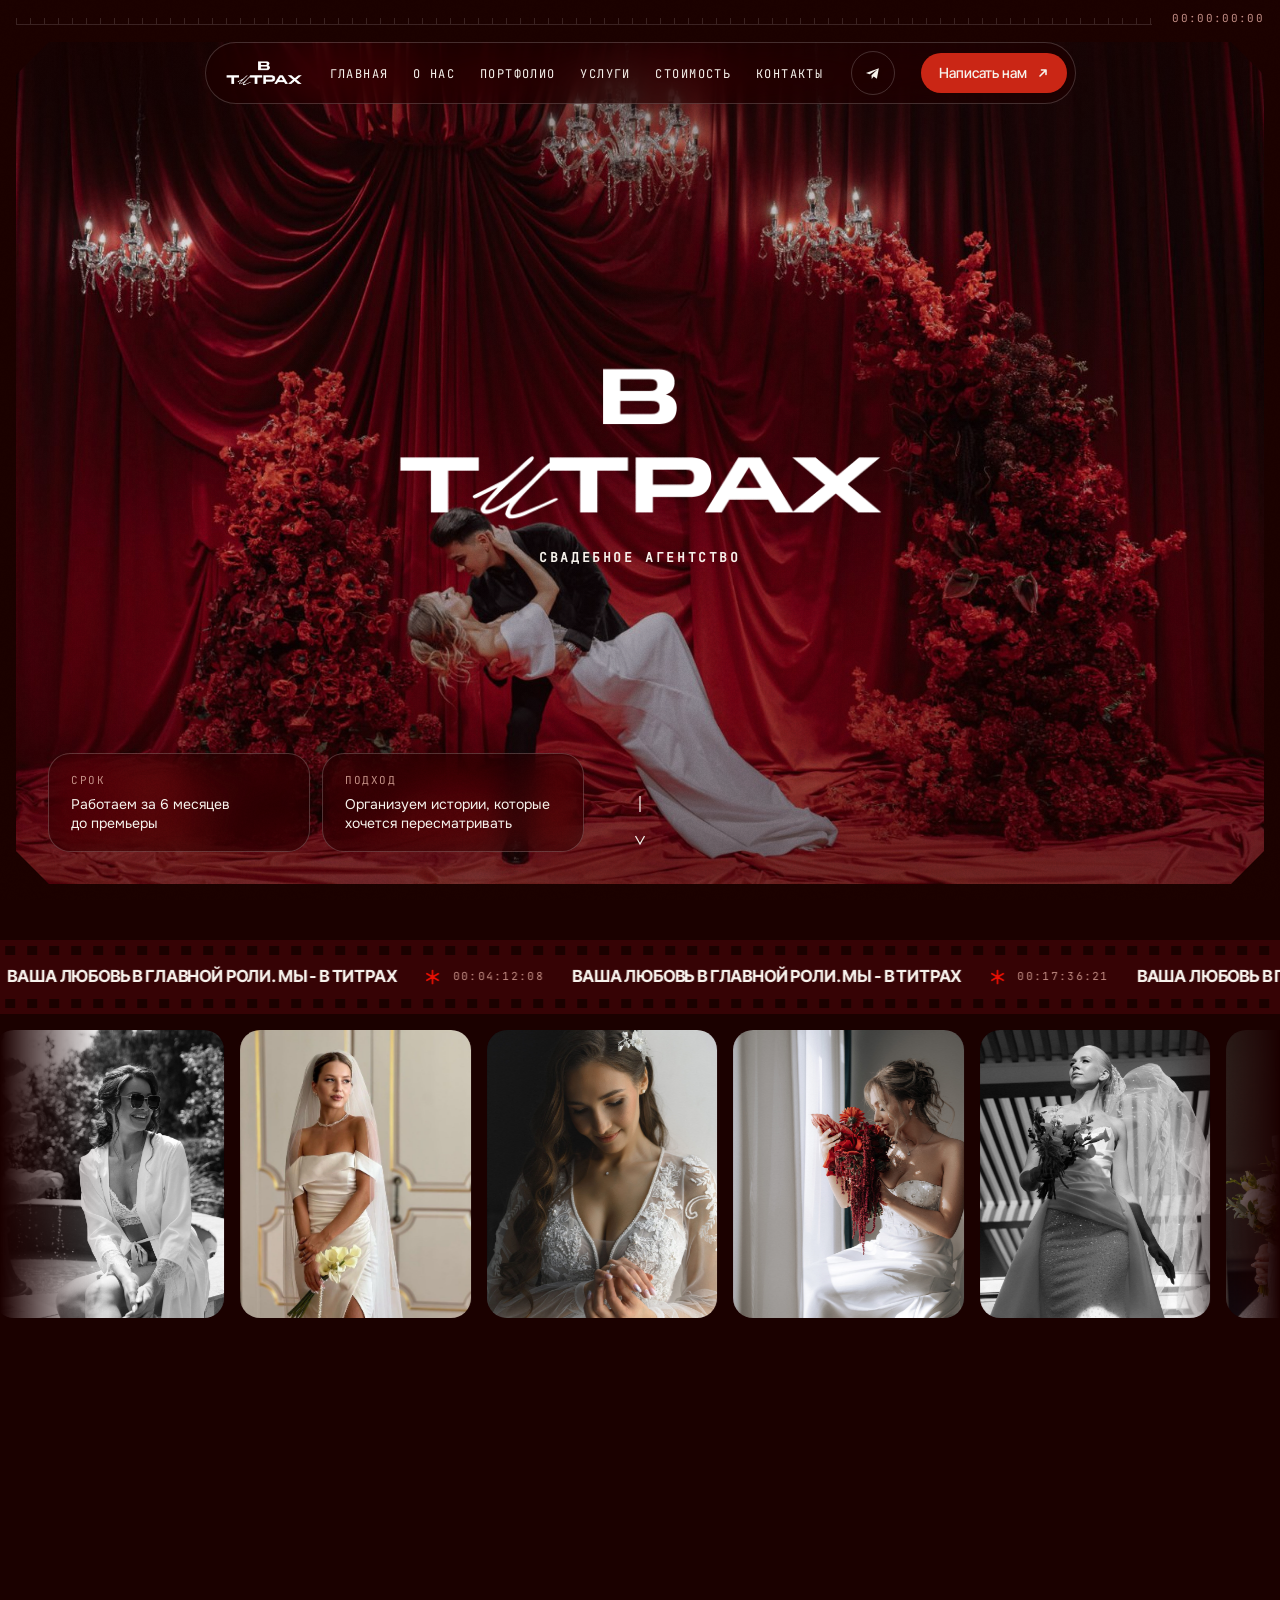
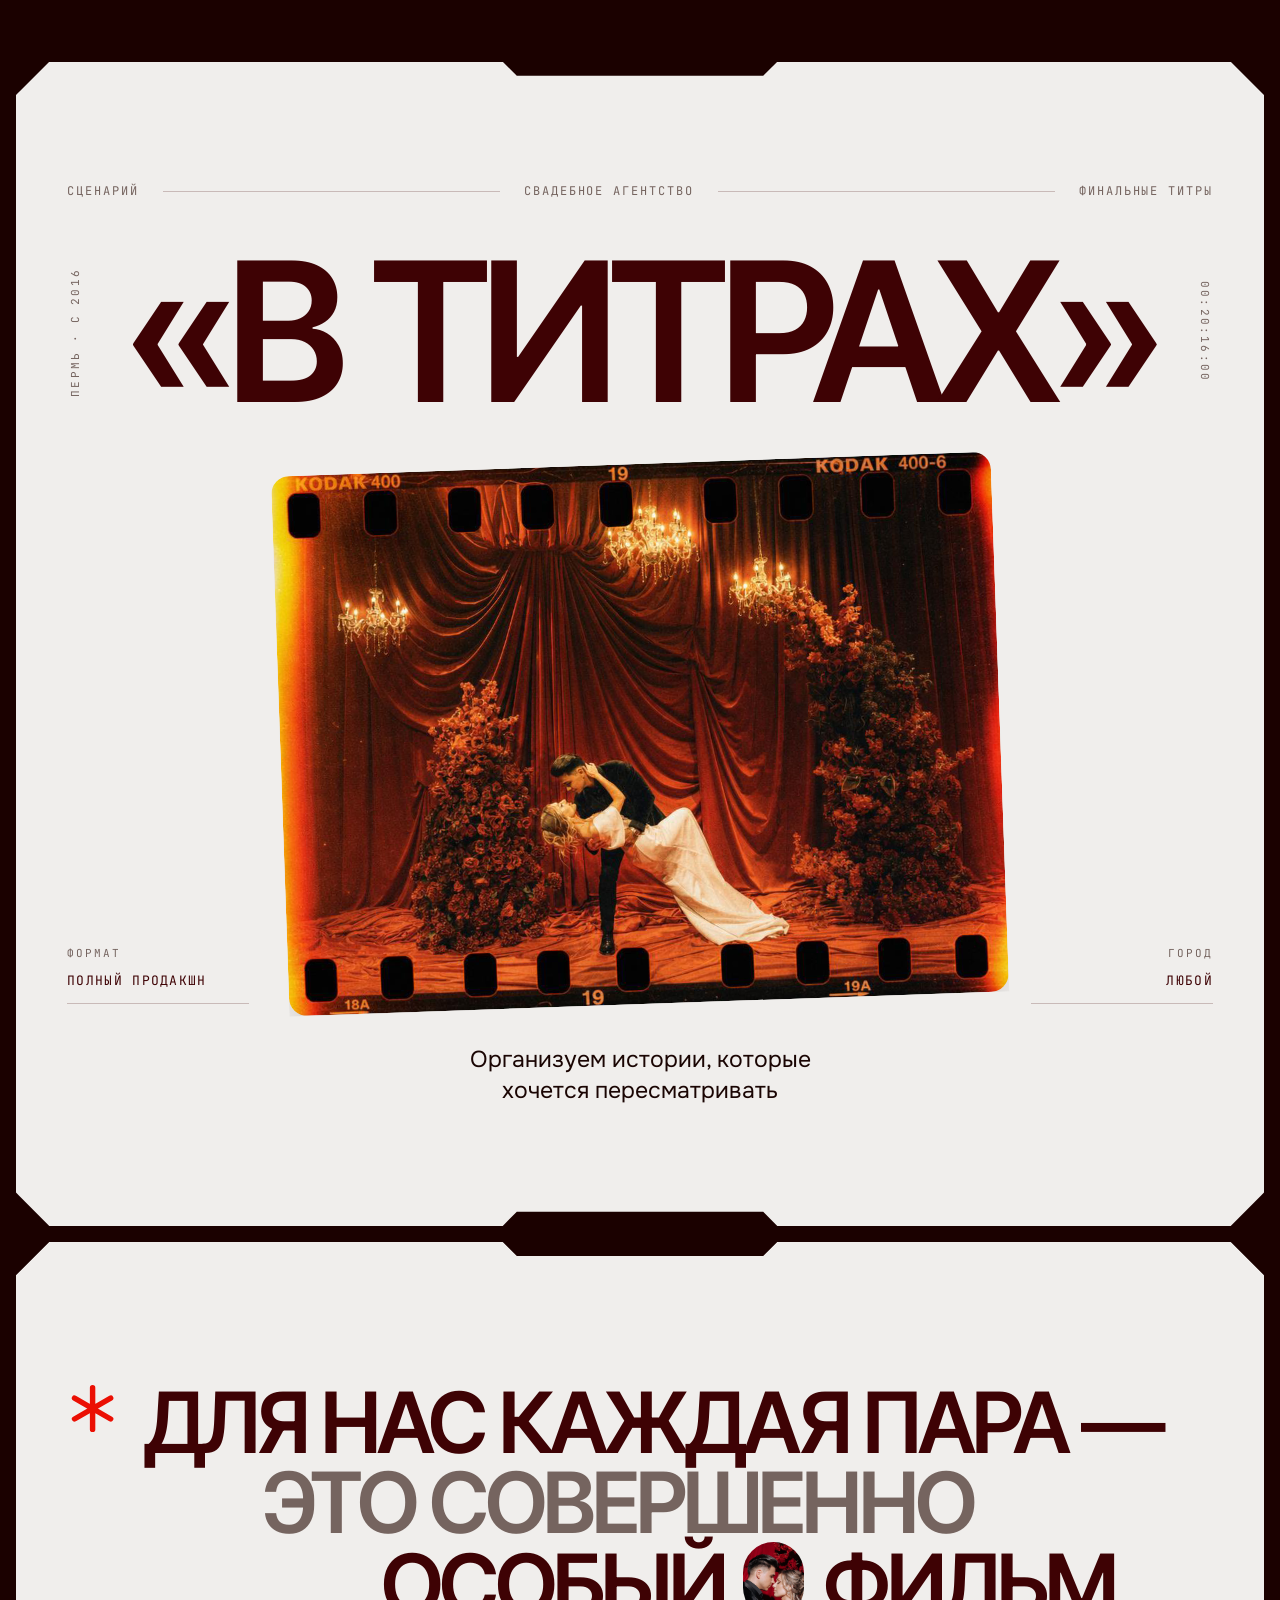
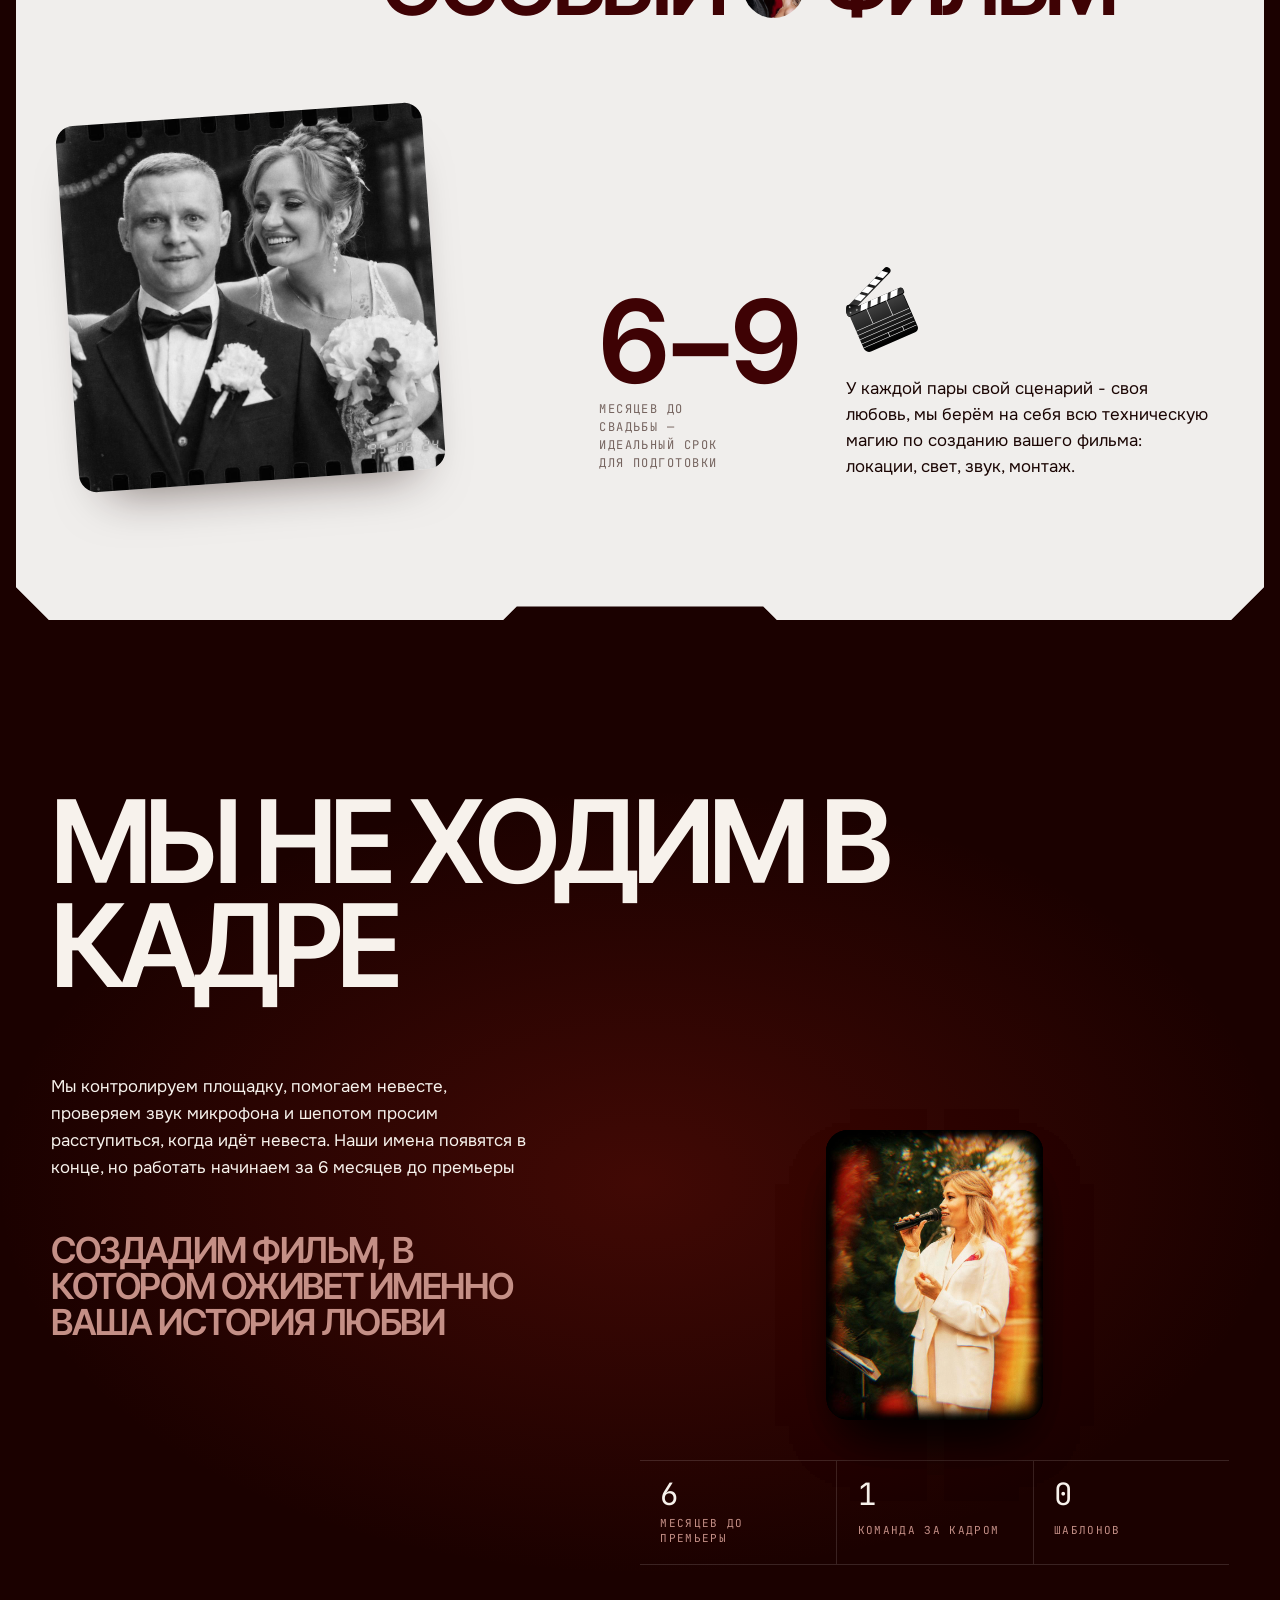
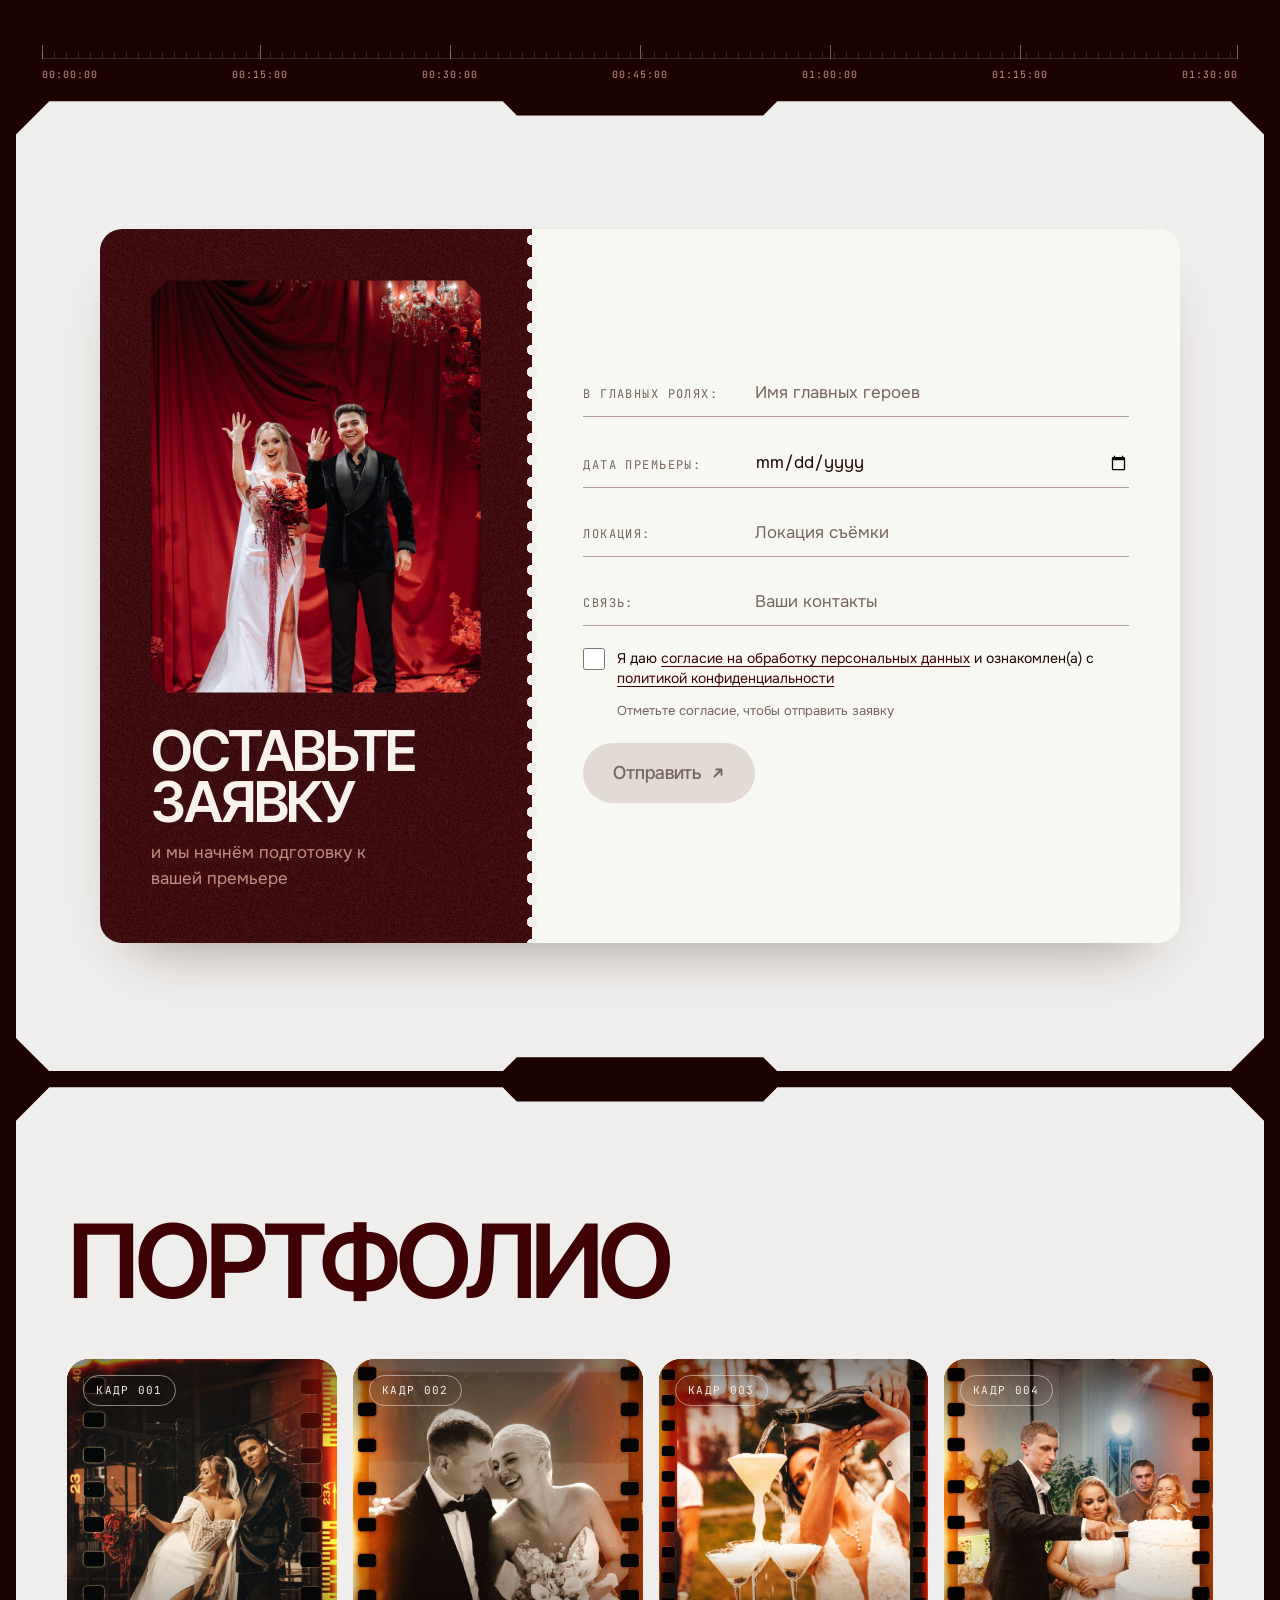
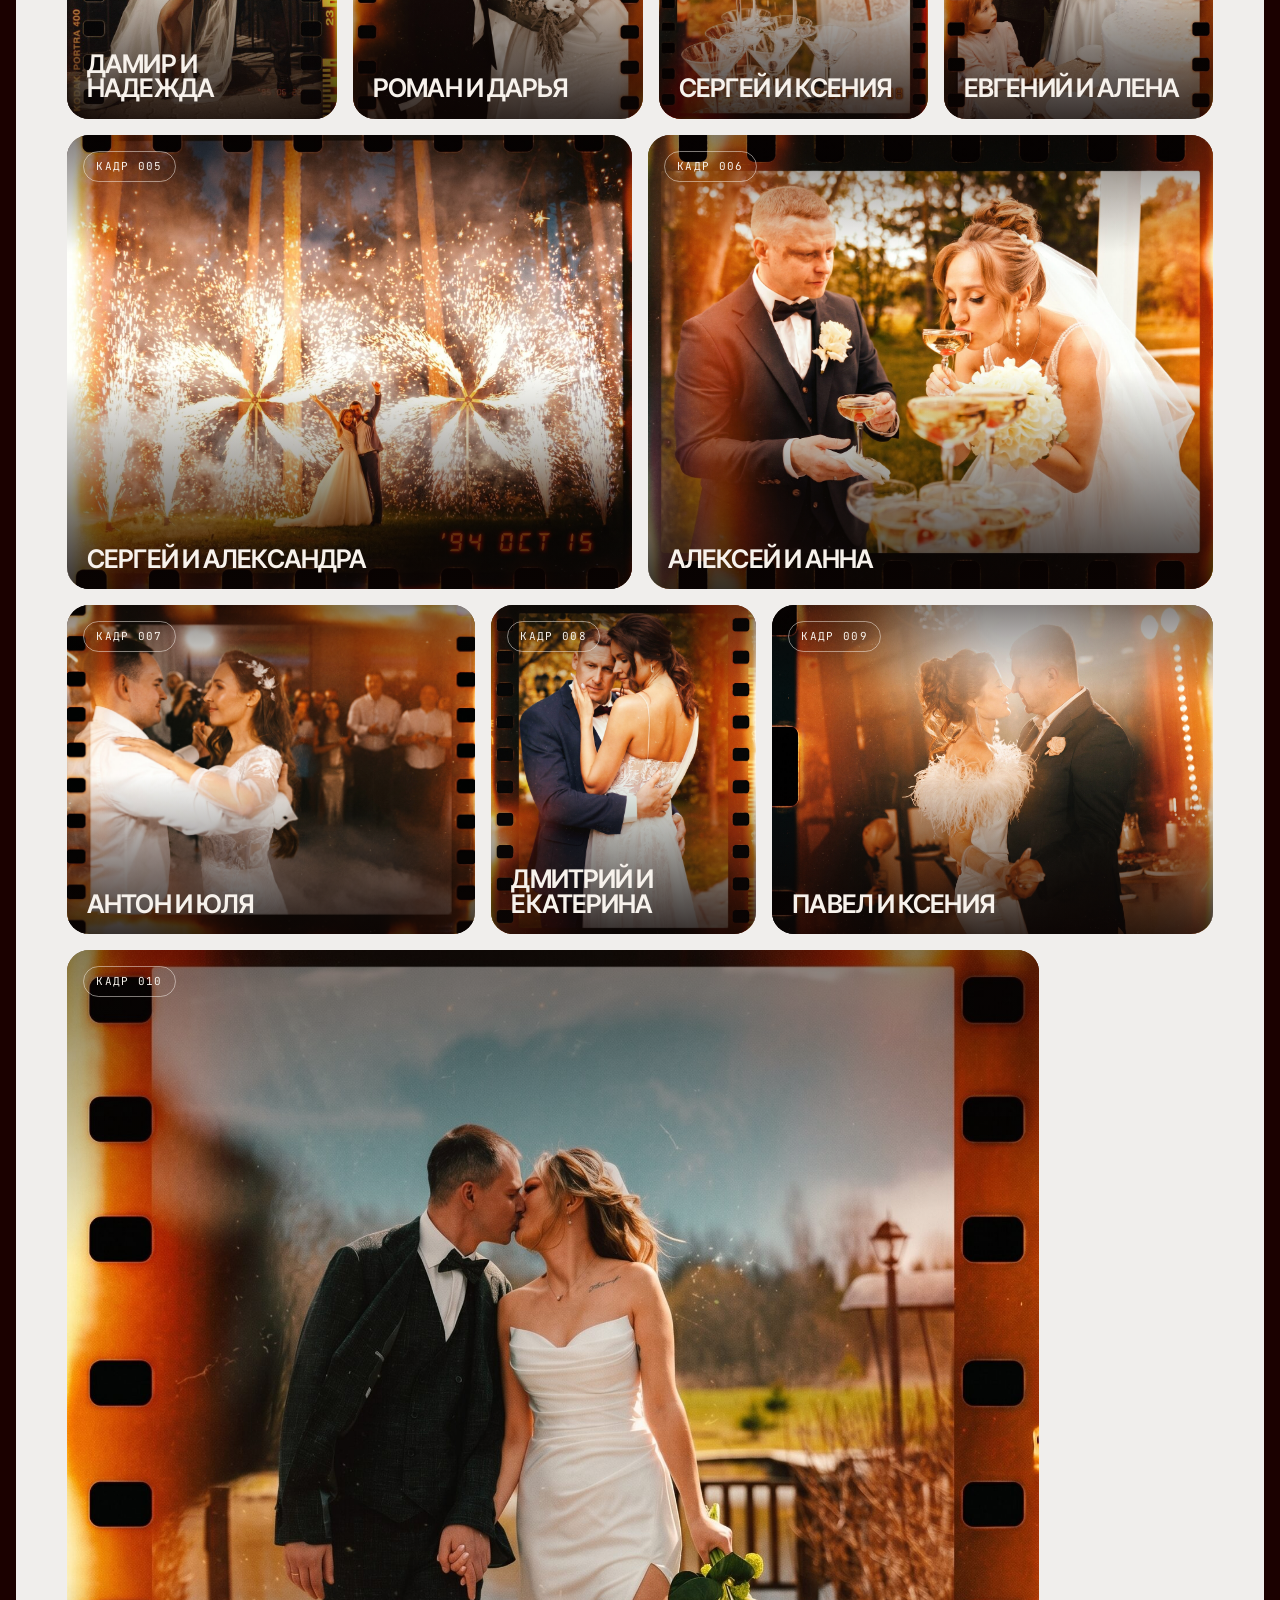
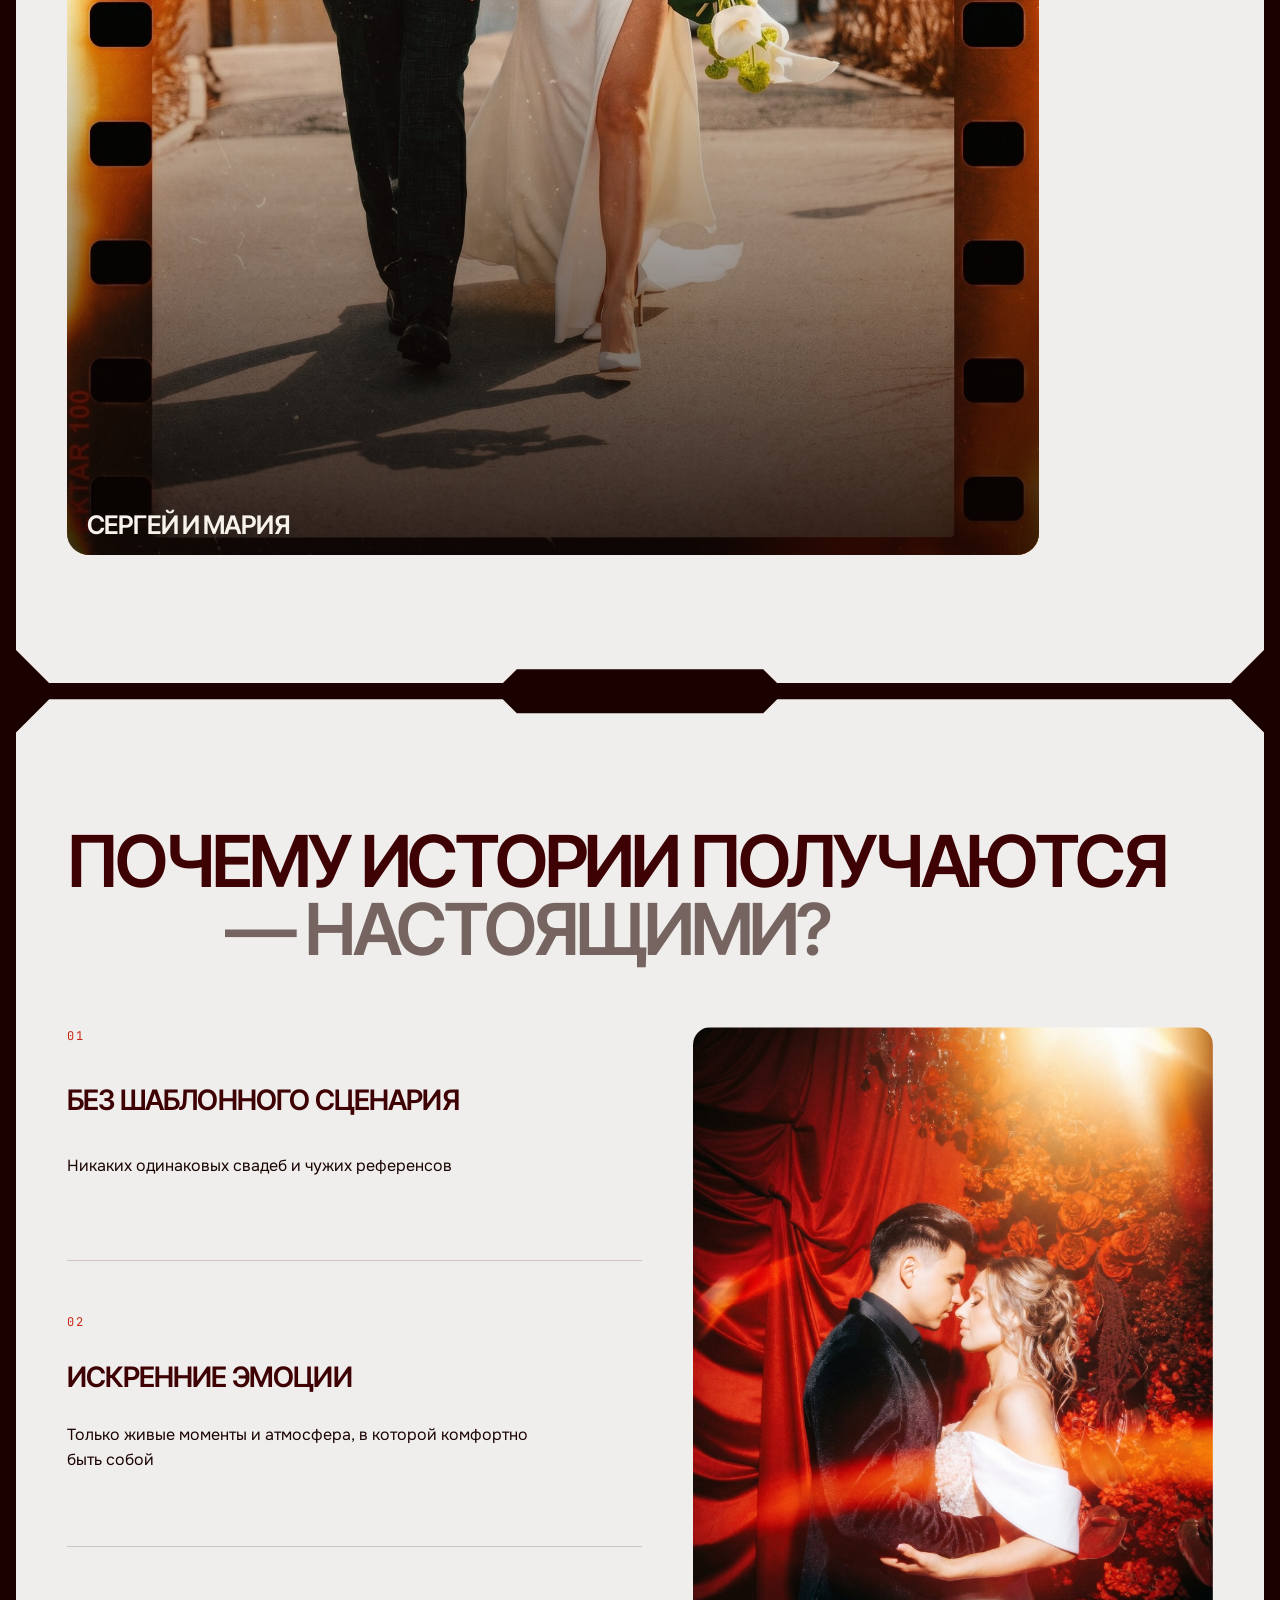
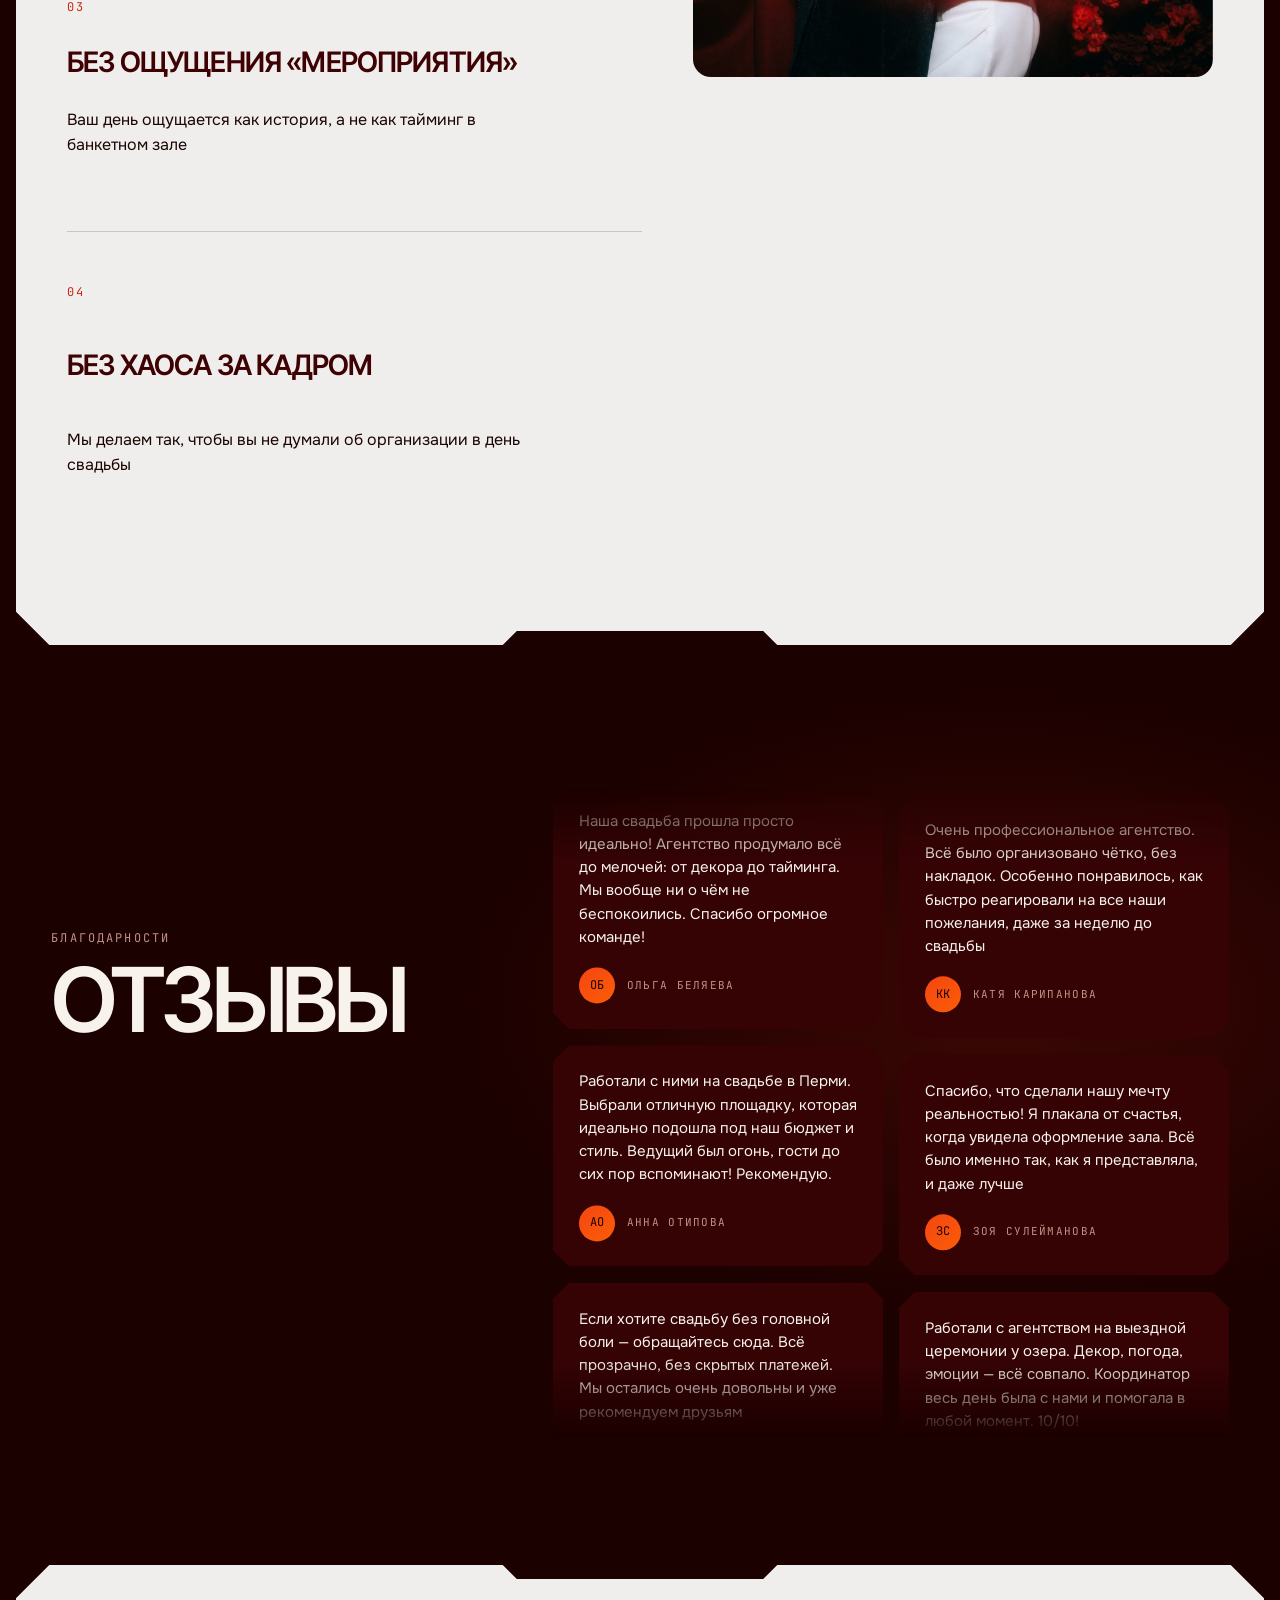
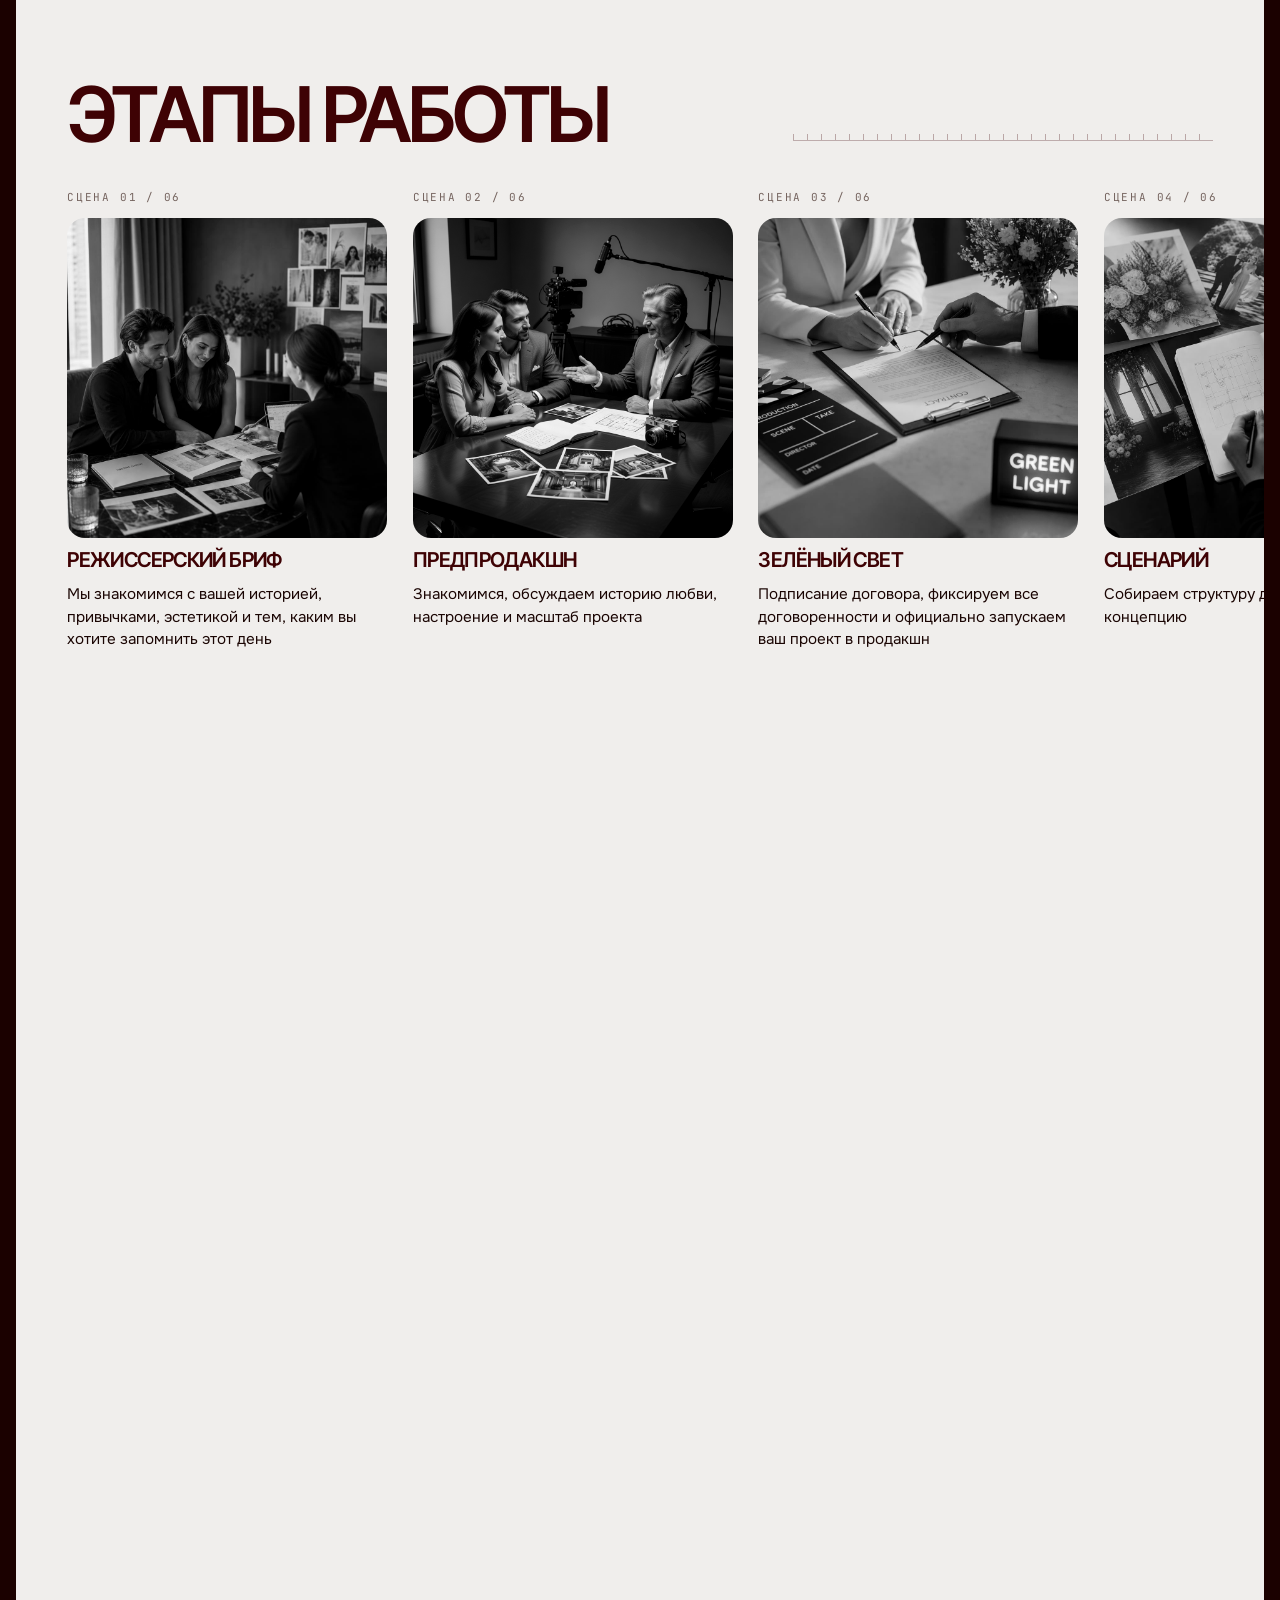
==== commit 99f0976b: "Раскадровка из 6 кадров, насыщенная карточка тарифа, новое фото на hero - «Этапы работы»: убран кадр" ====
--- a/index.html
+++ b/index.html
@@ -85,8 +85,10 @@
     <section id="top" class="hero">
       <div class="hero__screen panel-cut panel-cut--plain">
         <div class="hero__stage" id="heroStage">
-          <img class="hero__bg" src="assets/sections/01-hero/03-DSC01163_1.jpg"
-               alt="Красный бархатный занавес с хрустальными люстрами и композициями из красных роз" width="1680" height="1120">
+          <img class="hero__bg" src="assets/sections/01-hero/04-DSC01195-1600.jpg"
+               srcset="assets/sections/01-hero/04-DSC01195-900.jpg 900w, assets/sections/01-hero/04-DSC01195-1600.jpg 1600w"
+               sizes="100vw" fetchpriority="high"
+               alt="Жених склоняет невесту в танце на фоне красного бархатного занавеса с люстрами и композициями из роз" width="1600" height="1067">
           <div class="hero__veil"></div>
 
           <h1 class="hero__center">
@@ -525,46 +527,40 @@
         <div class="stages__viewport">
           <ol class="stages__track">
             <li class="scene">
-              <p class="scene__tag">Сцена 01 / 07</p>
+              <p class="scene__tag">Сцена 01 / 06</p>
               <figure class="scene__photo"><img src="assets/sections/09-stages/03-47113d09528628c71d32.jpg" alt="Пара разбирает фотографии вместе с организатором" loading="lazy" width="1024" height="1024"></figure>
               <h3 class="scene__name">Режиссерский бриф</h3>
               <p class="scene__text">Мы знакомимся с вашей историей, привычками, эстетикой и тем, каким вы хотите запомнить этот день</p>
             </li>
             <li class="scene">
-              <p class="scene__tag">Сцена 02 / 07</p>
+              <p class="scene__tag">Сцена 02 / 06</p>
               <figure class="scene__photo"><img src="assets/sections/09-stages/07-d82fb4e4c9334be61ee8.jpg" alt="Встреча с парой за столом, рядом камера" loading="lazy" width="1024" height="1024"></figure>
               <h3 class="scene__name">Предпродакшн</h3>
               <p class="scene__text">Знакомимся, обсуждаем историю любви, настроение и масштаб проекта</p>
             </li>
             <li class="scene">
-              <p class="scene__tag">Сцена 03 / 07</p>
+              <p class="scene__tag">Сцена 03 / 06</p>
               <figure class="scene__photo"><img src="assets/sections/09-stages/04-b2fef2e301cfc38f34c4.jpg" alt="Подписание договора, рядом табличка Green light" loading="lazy" width="1024" height="1024"></figure>
               <h3 class="scene__name">Зелёный свет</h3>
               <p class="scene__text">Подписание договора, фиксируем все договоренности и официально запускаем ваш проект в продакшн</p>
             </li>
             <li class="scene">
-              <p class="scene__tag">Сцена 04 / 07</p>
+              <p class="scene__tag">Сцена 04 / 06</p>
               <figure class="scene__photo"><img src="assets/sections/09-stages/06-b02b3bb0276966ac9e07.jpg" alt="Блокнот с раскадровкой свадебного дня" loading="lazy" width="1024" height="1024"></figure>
               <h3 class="scene__name">Сценарий</h3>
               <p class="scene__text">Собираем структуру дня, визуальную концепцию</p>
             </li>
             <li class="scene">
-              <p class="scene__tag">Сцена 05 / 07</p>
+              <p class="scene__tag">Сцена 05 / 06</p>
               <figure class="scene__photo"><img src="assets/sections/09-stages/05-e84627add5ea91d15ffd.jpg" alt="Команда агентства обсуждает подрядчиков за столом" loading="lazy" width="1024" height="1024"></figure>
               <h3 class="scene__name">Кастинг команды</h3>
               <p class="scene__text">Подбираем площадку, подрядчиков и съёмочную группу</p>
             </li>
-            <li class="scene">
-              <p class="scene__tag">Сцена 06 / 07</p>
+            <li class="scene scene--final">
+              <p class="scene__tag">Сцена 06 / 06</p>
               <figure class="scene__photo"><img src="assets/sections/09-stages/09-47f5de9755fe84bd2eb0.jpg" alt="Съёмочная группа снимает пару на площадке" loading="lazy" width="1024" height="1024"></figure>
               <h3 class="scene__name">Съёмочный день</h3>
               <p class="scene__text">Полностью координируем свадьбу и держим всё за кадром</p>
-            </li>
-            <li class="scene scene--final">
-              <p class="scene__tag">Сцена 07 / 07</p>
-              <figure class="scene__photo"><img src="assets/sections/09-stages/08-648c653ffd974bbb7655.jpg" alt="Девушка пересматривает свадебные фотографии" loading="lazy" width="1024" height="1024"></figure>
-              <h3 class="scene__name">Финальные титры</h3>
-              <p class="scene__text">Вы пересматриваете фотографии и видео главного дня вашей любви.</p>
             </li>
           </ol>
         </div>
@@ -587,9 +583,18 @@
           </article>
 
           <article class="plan plan--day panel-cut">
+            <figure class="plan__shot">
+              <img src="assets/galleries/05-sergey-aleksandra/01-DSC05720.jpg" alt="Обручальные кольца на свадебном букете" loading="lazy" width="1680" height="1120">
+            </figure>
             <div class="plan__body">
               <h3 class="plan__name">Продюсирование дня</h3>
               <p class="plan__desc">Для пар, которые всё подготовили сами, но хотят прожить день спокойно.</p>
+              <ul class="plan__list">
+                <li>Контролируем площадку</li>
+                <li>Помогаем невесте</li>
+                <li>Проверяем звук микрофона</li>
+                <li>Держим всё за кадром</li>
+              </ul>
               <p class="plan__price">от 25.000 р</p>
             </div>
           </article>
--- a/css/sections.css
+++ b/css/sections.css
@@ -281,6 +281,20 @@
   height: 100%;
   object-fit: cover;
   object-position: center;
+}
+
+/* На узком экране от кадра остаётся центральная треть, а пара стоит левее
+   середины — сдвигаем окно кадрирования к ней */
+@media (max-width: 899px) {
+  .hero__bg { object-position: 42% 50%; }
+
+  /* В узкий кадр попадают светлые пятна (платье, блик люстры) ровно под
+     логотипом и подписью — затемняем центр сильнее */
+  .hero__veil {
+    background:
+      radial-gradient(76% 30% at 50% 56%, rgba(27, 1, 0, .66), transparent 78%),
+      linear-gradient(180deg, rgba(27, 1, 0, .6) 0%, rgba(27, 1, 0, .1) 26%, rgba(27, 1, 0, .12) 58%, rgba(27, 1, 0, .6) 100%);
+  }
 }
 
 /* Затемнение сверху и снизу — под логотип и карточки */
@@ -1797,9 +1811,77 @@
   background: linear-gradient(180deg, rgba(11, 3, 2, .15) 0%, rgba(11, 3, 2, .74) 46%, rgba(11, 3, 2, .93) 100%);
 }
 
+/* Светлая карточка собрана как афиша: кадр сверху, под ним — что делаем
+   в этот день, и цена. Так она весит столько же, сколько тёмная */
 .plan--day {
+  display: grid;
+  /* Высота кадра задана явно: с 1fr строка растягивалась под натуральную
+     высоту фото, и обе карточки вырастали до 755px */
+  grid-template-rows: clamp(150px, 16vw, 220px) auto;
   background: var(--screen);
   color: var(--ink);
+}
+
+.plan__shot {
+  position: relative;
+  margin: 0;
+  overflow: hidden;
+}
+
+.plan__shot img {
+  display: block;
+  width: 100%;
+  height: 100%;
+  object-fit: cover;
+}
+
+/* Мягкий переход от фото к светлой части карточки */
+.plan__shot::after {
+  content: "";
+  position: absolute;
+  inset: auto 0 0 0;
+  height: 45%;
+  background: linear-gradient(180deg, rgba(240, 238, 236, 0), var(--screen));
+}
+
+.plan--day .plan__body {
+  align-content: end;
+  gap: 12px;
+  padding-top: 0;
+}
+
+.plan__list {
+  display: grid;
+  gap: 9px;
+  margin: 2px 0 0;
+  padding: 0;
+  list-style: none;
+  font-family: var(--font-mono);
+  font-size: 11px;
+  line-height: 1.2;
+  letter-spacing: .1em;
+  text-transform: uppercase;
+  color: var(--maroon);
+}
+
+.plan__list li {
+  display: flex;
+  gap: 9px;
+  align-items: baseline;
+}
+
+/* Звёздочка-метка ленты: --red-brand на --screen даёт 4.78:1 */
+.plan__list li::before {
+  content: "✱";
+  flex-shrink: 0;
+  font-size: 10px;
+  color: var(--red-brand);
+}
+
+.plan--day .plan__price {
+  margin-top: 10px;
+  padding-top: 16px;
+  border-top: 1px solid var(--line-light);
 }
 
 .plan__body {
@@ -1809,10 +1891,6 @@
   width: 100%;
   padding: clamp(24px, 3vw, 44px);
 }
-
-/* Без кнопки на светлой карточке оставался пустой верх: текст прижимался
-   к низу, как на афише-фото. Здесь фона нет, поэтому ставим по центру */
-.plan--day .plan__body { align-content: center; }
 
 .plan__name {
   margin: 0;
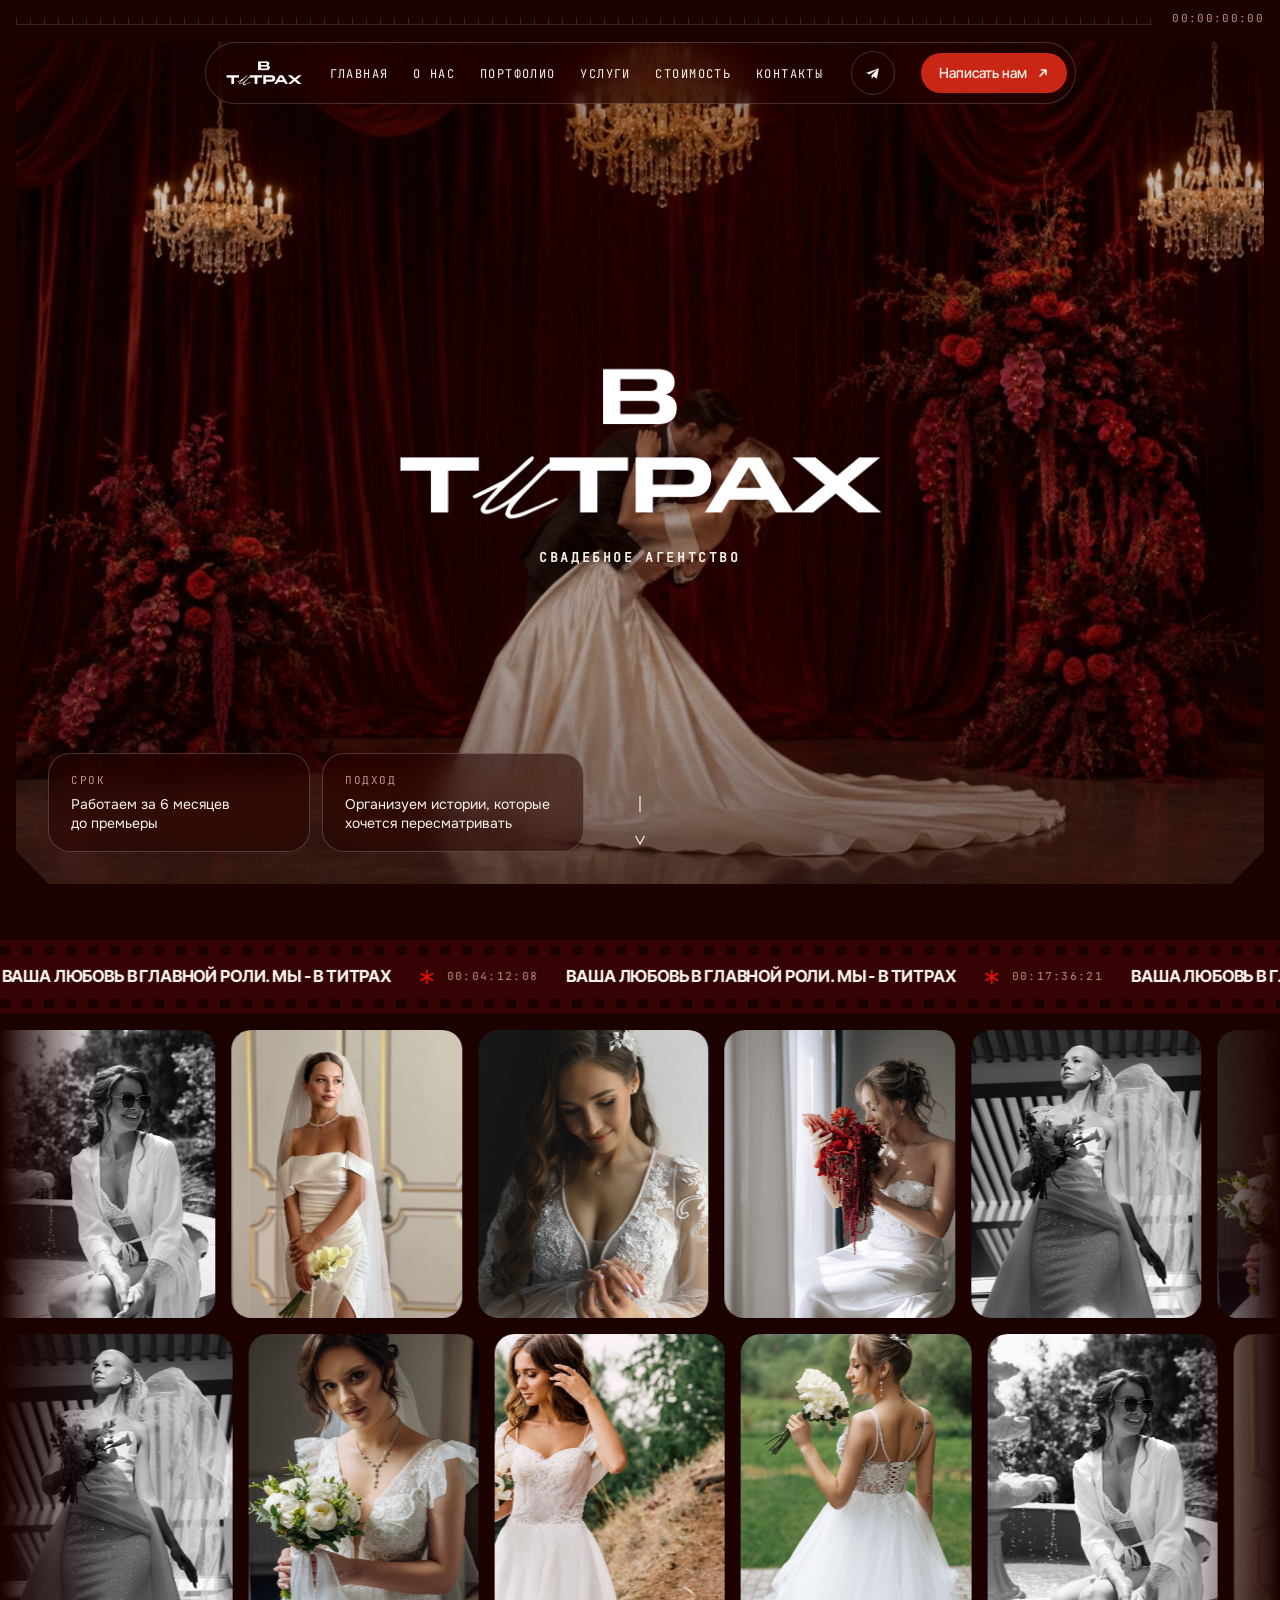
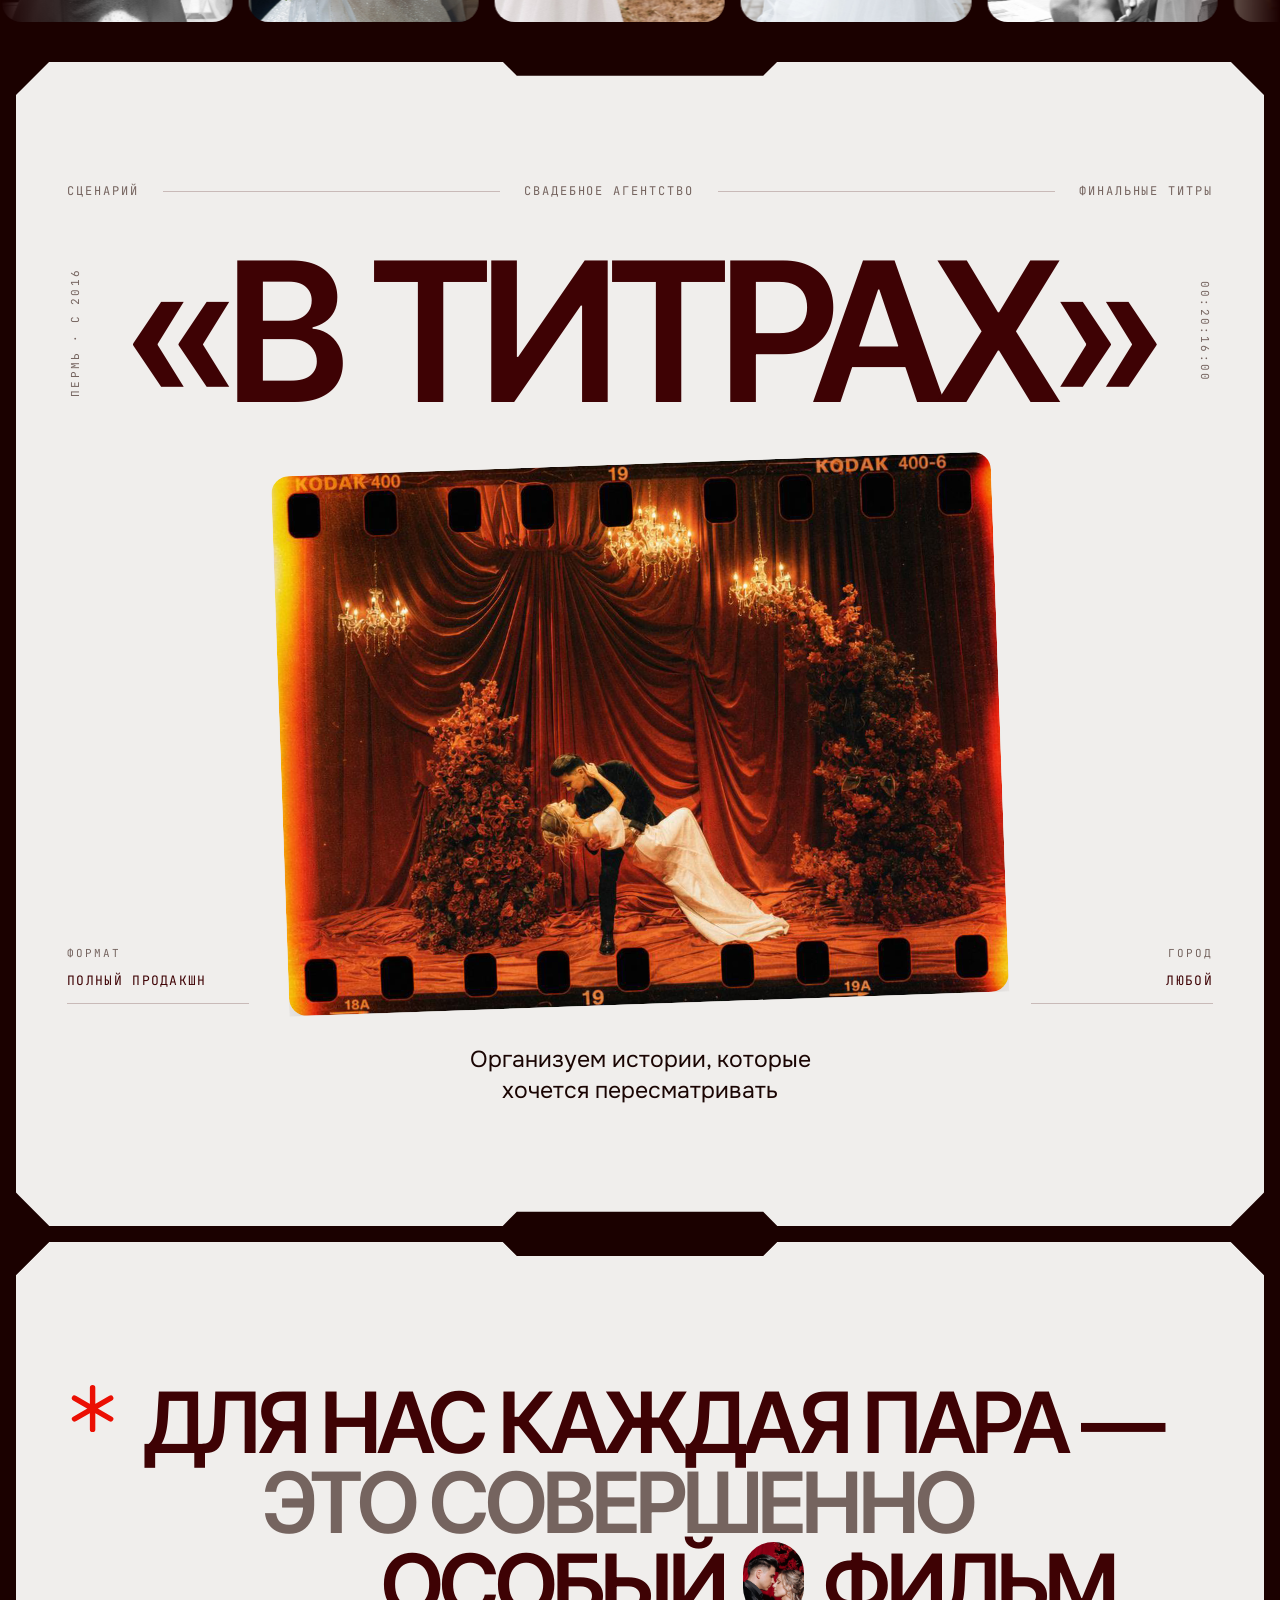
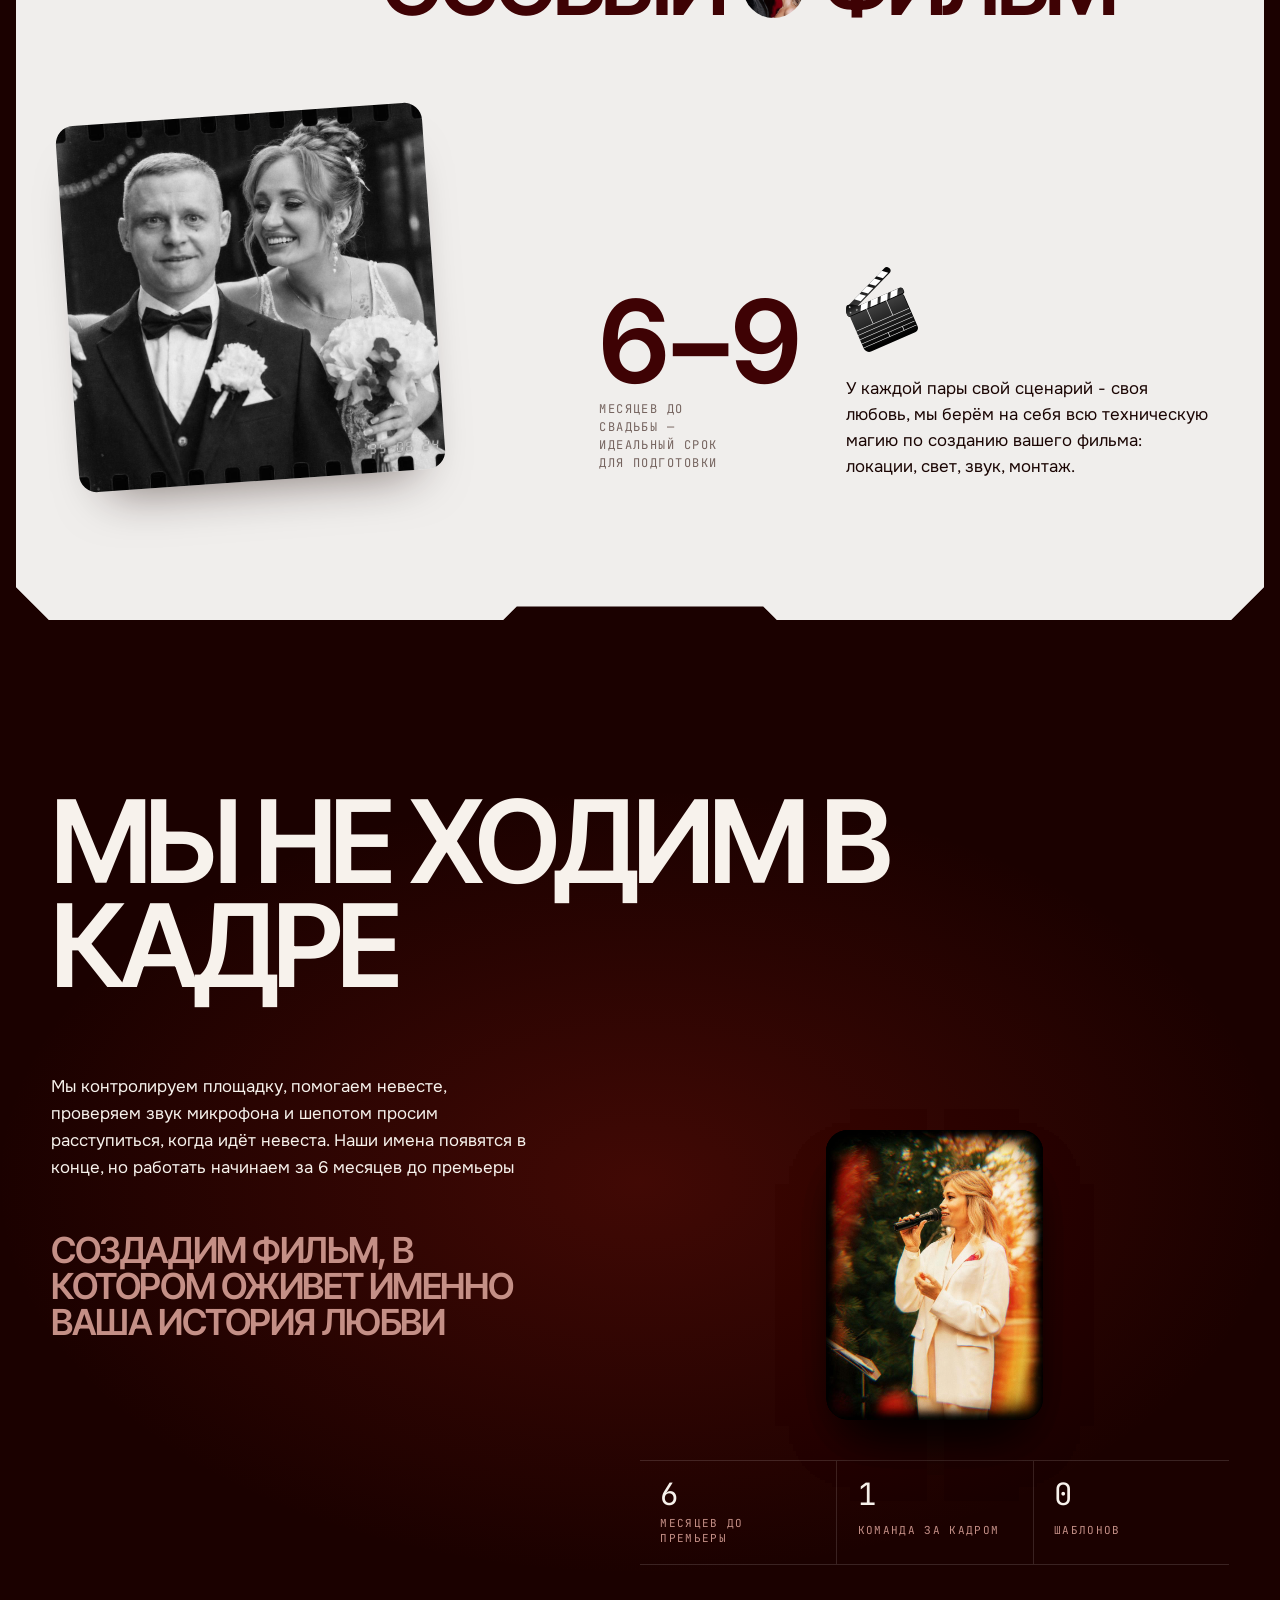
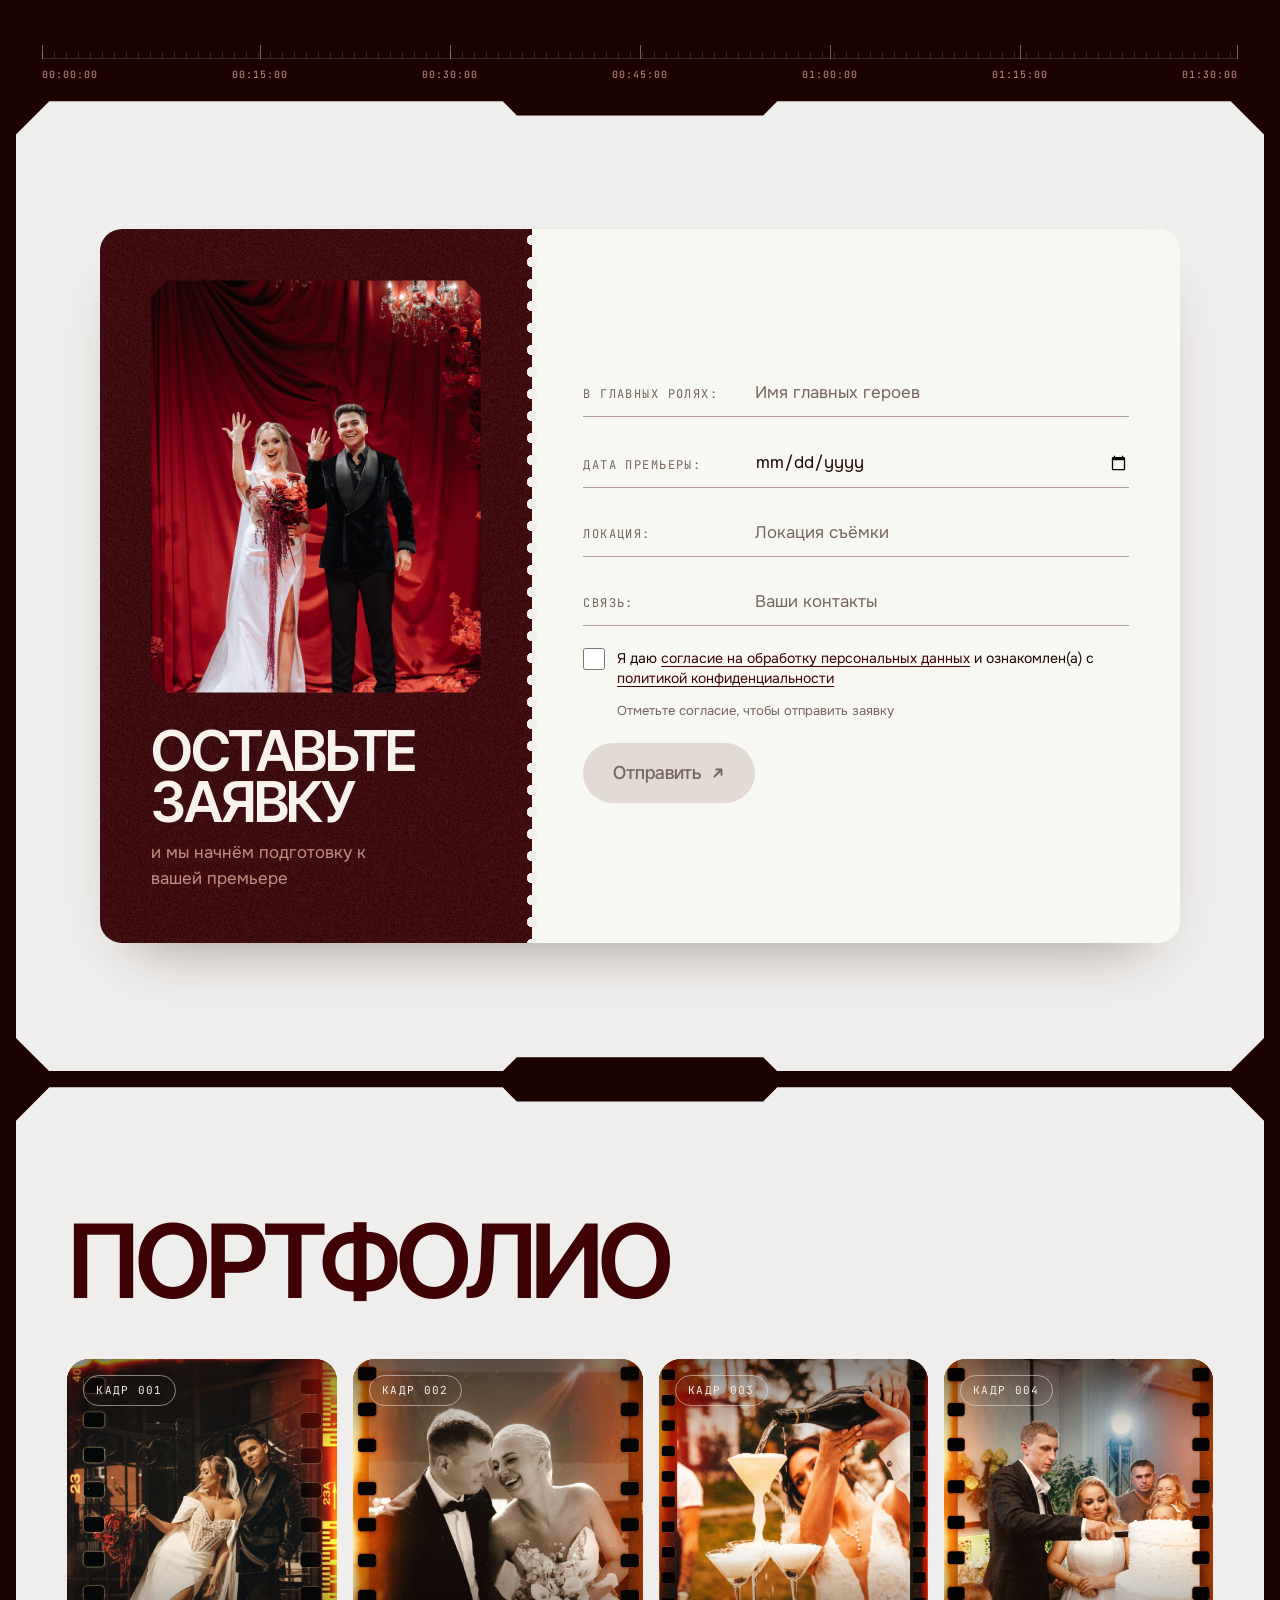
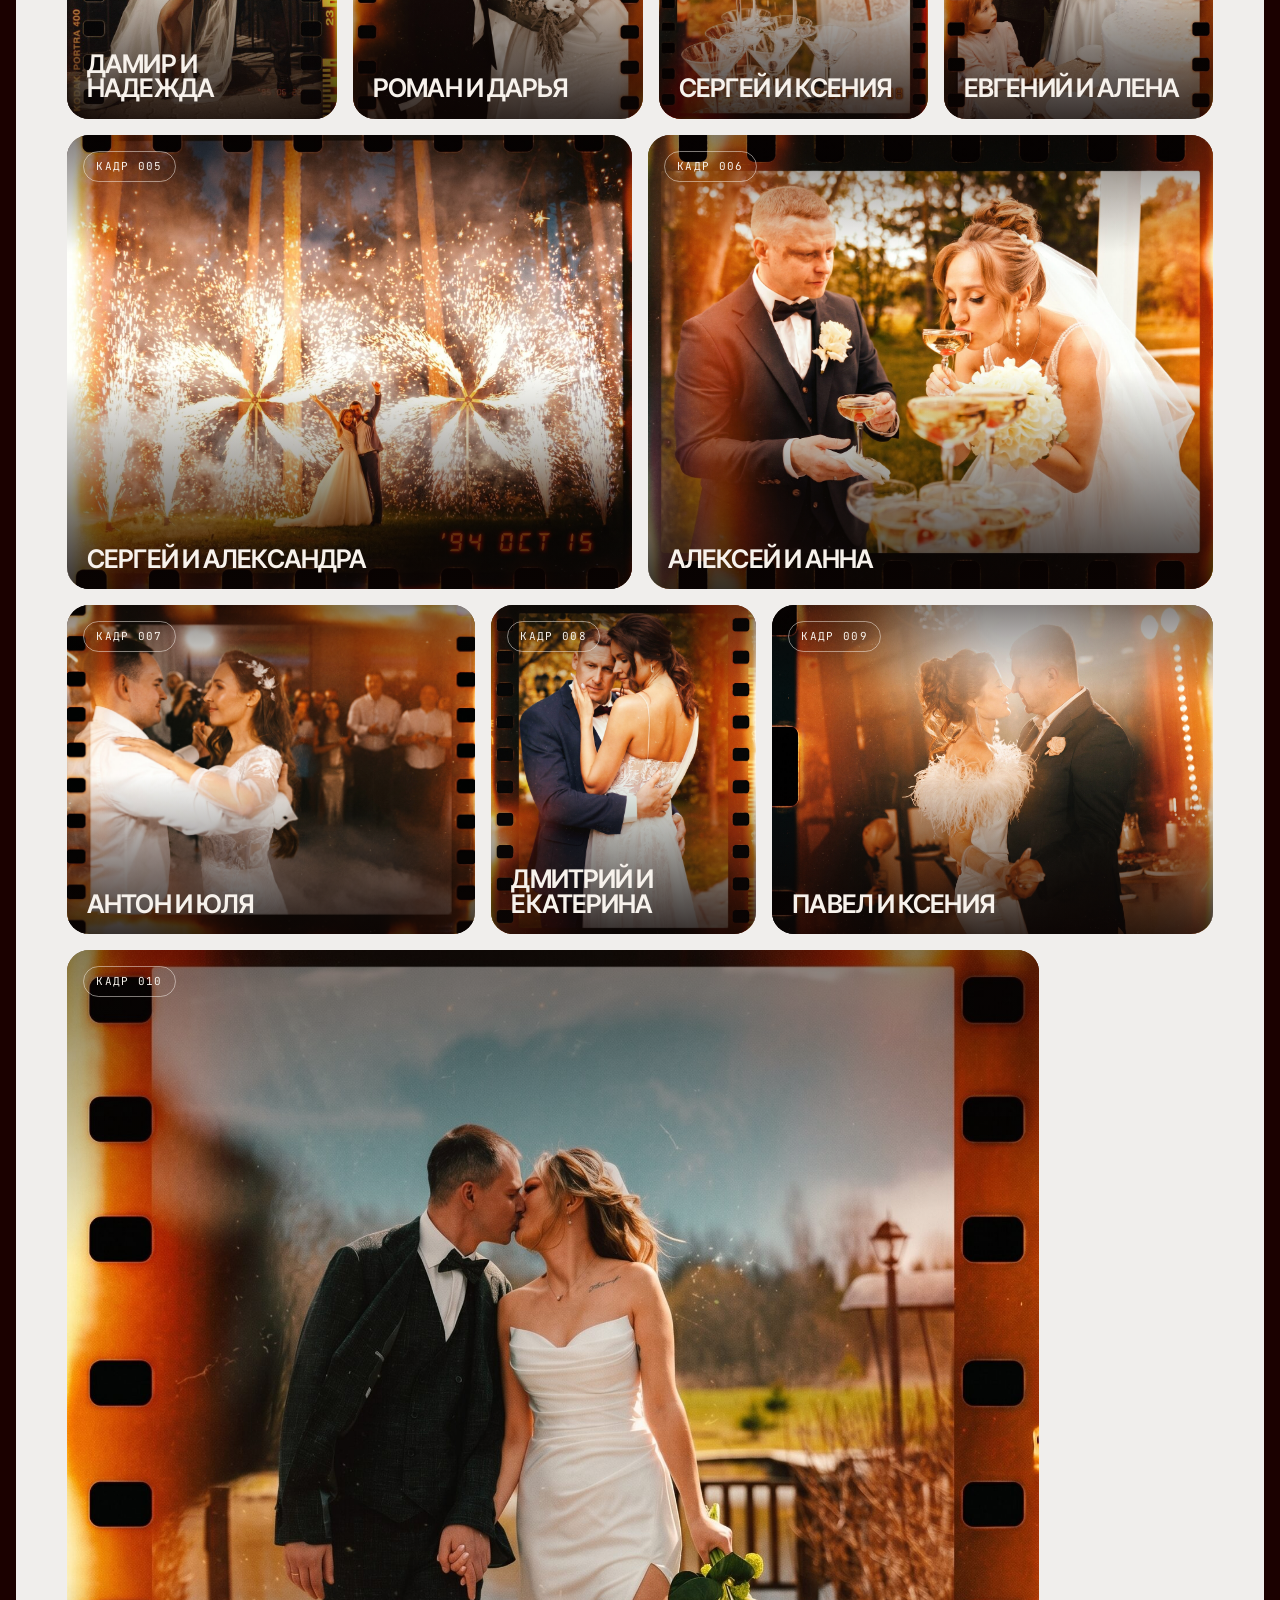
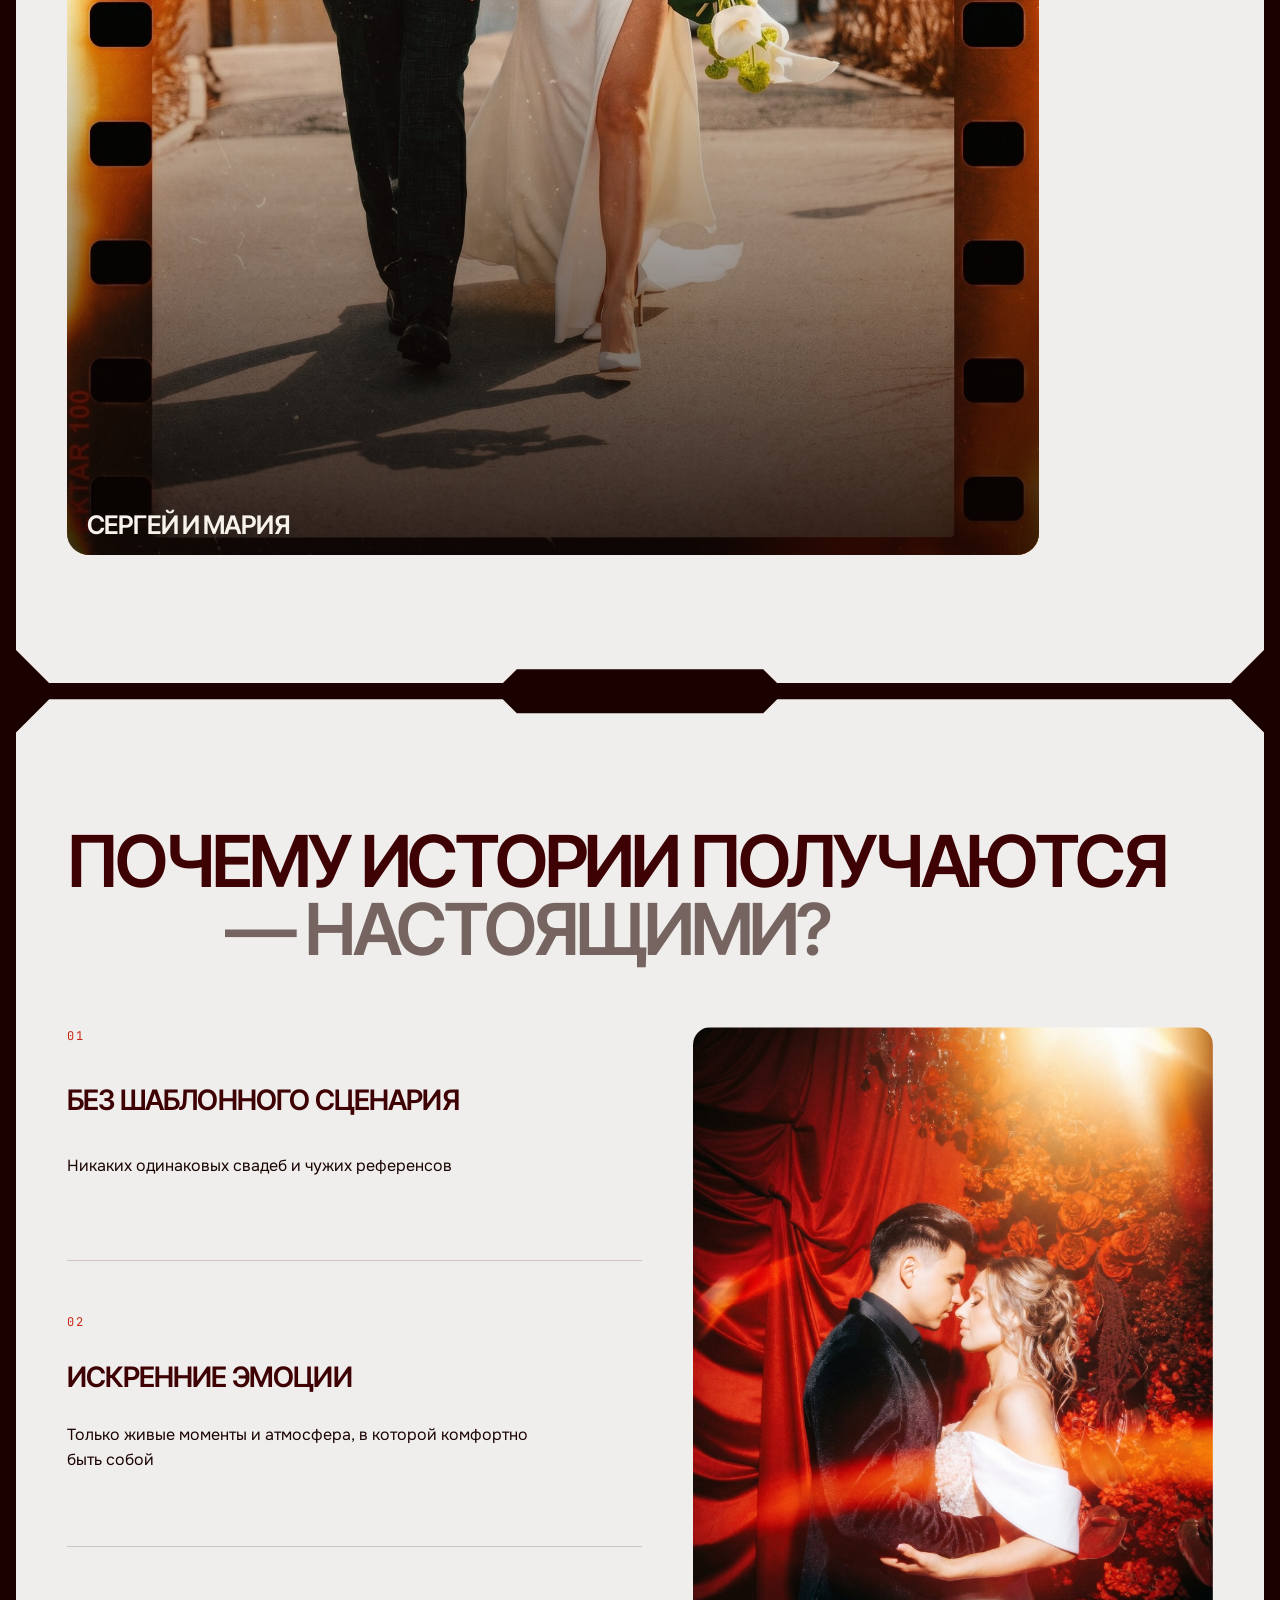
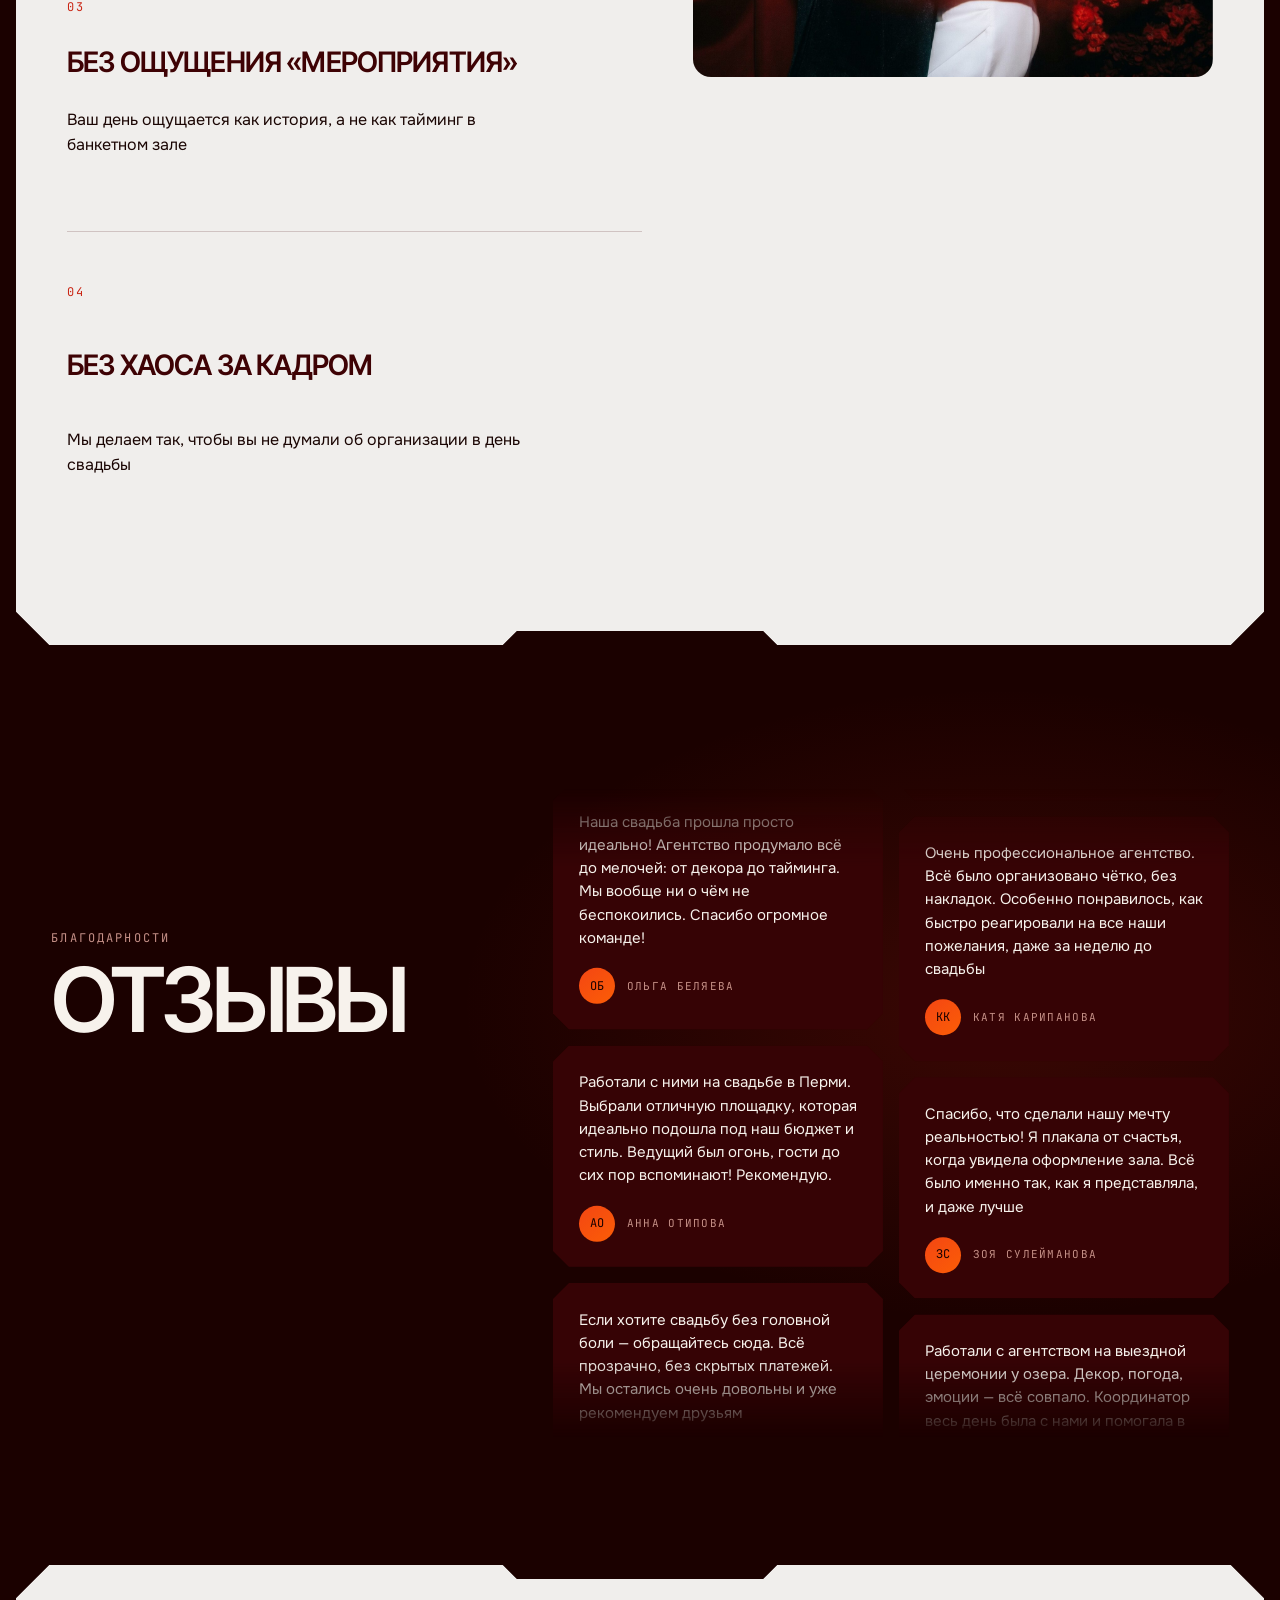
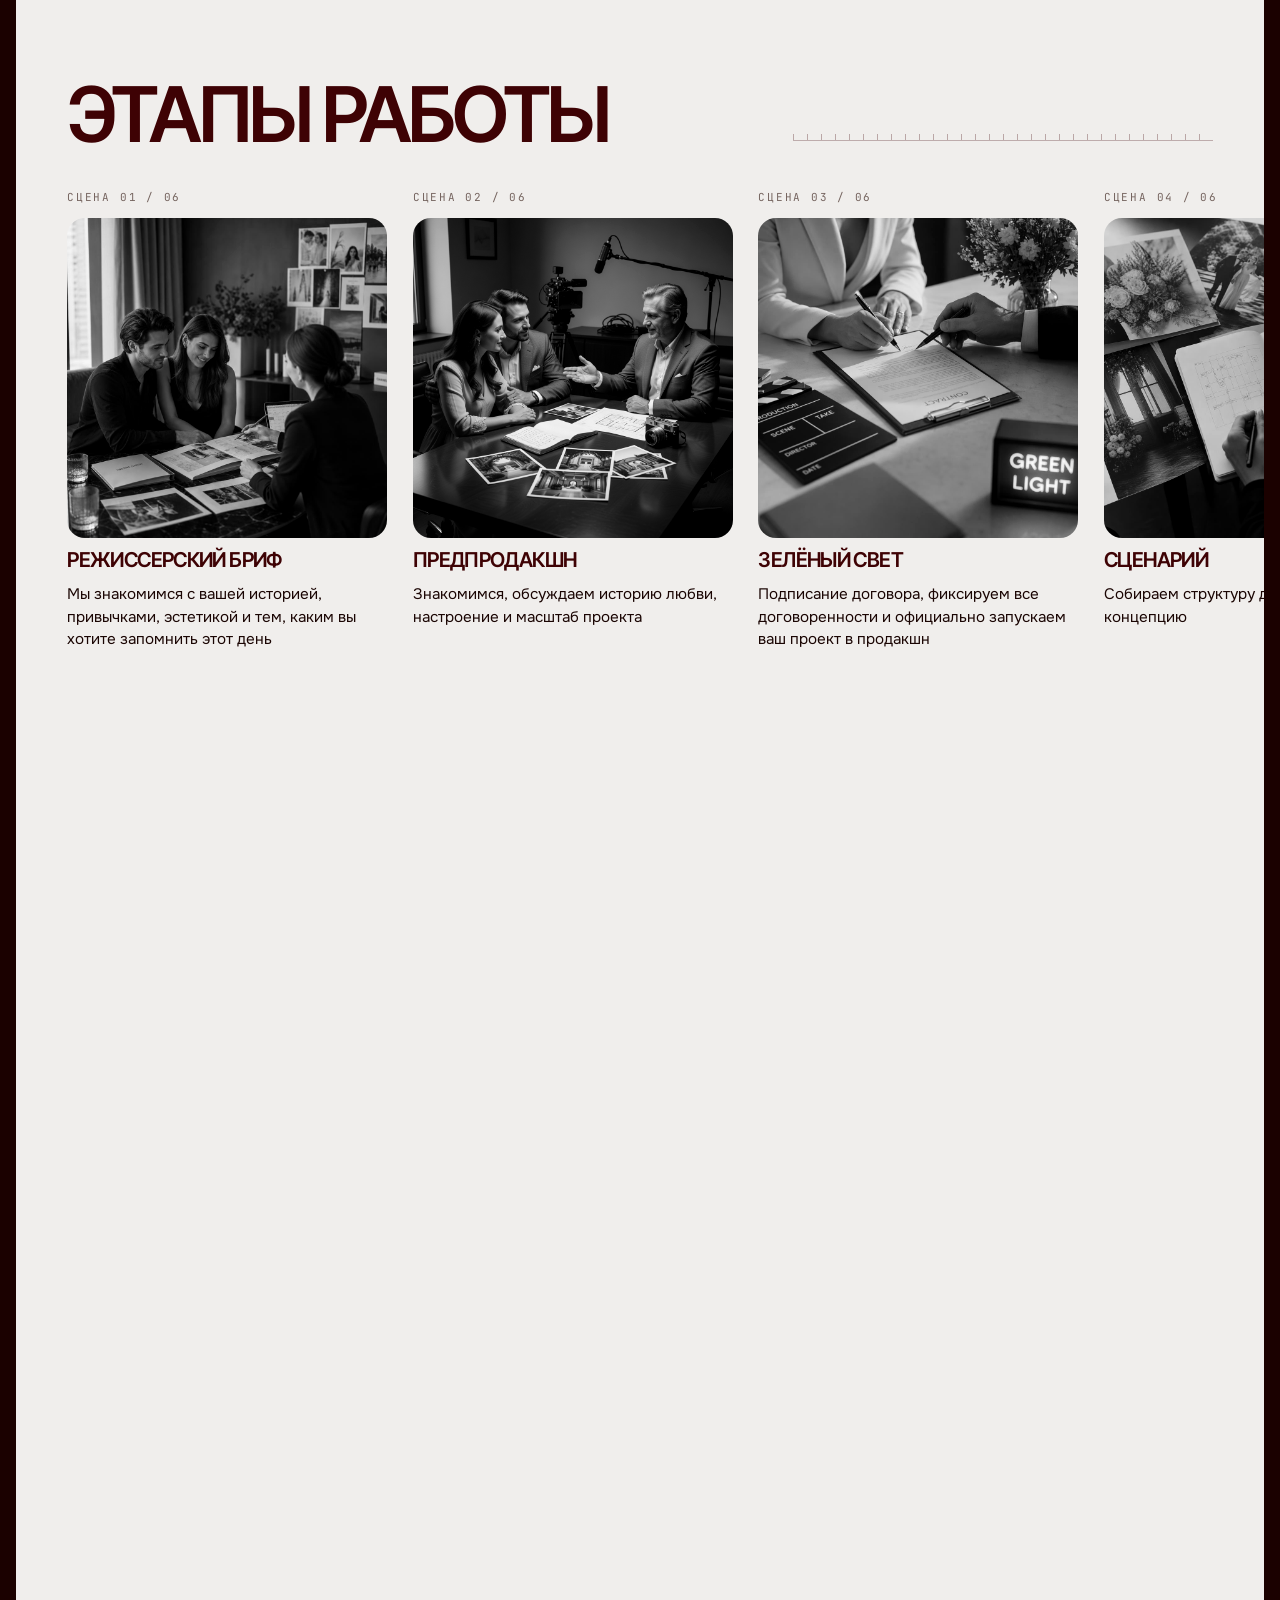
==== commit 76b419a4: "Попап-форма «Написать нам» с отправкой в Телеграм через свой сервер, новое фото hero Форма: - кнопки" ====
--- a/index.html
+++ b/index.html
@@ -85,10 +85,10 @@
     <section id="top" class="hero">
       <div class="hero__screen panel-cut panel-cut--plain">
         <div class="hero__stage" id="heroStage">
-          <img class="hero__bg" src="assets/sections/01-hero/04-DSC01195-1600.jpg"
-               srcset="assets/sections/01-hero/04-DSC01195-900.jpg 900w, assets/sections/01-hero/04-DSC01195-1600.jpg 1600w"
+          <img class="hero__bg" src="assets/sections/01-hero/05-hero-1920.jpg"
+               srcset="assets/sections/01-hero/05-hero-1280.jpg 1280w, assets/sections/01-hero/05-hero-1920.jpg 1920w, assets/sections/01-hero/05-hero-2560.jpg 2560w"
                sizes="100vw" fetchpriority="high"
-               alt="Жених склоняет невесту в танце на фоне красного бархатного занавеса с люстрами и композициями из роз" width="1600" height="1067">
+               alt="Жених склоняет невесту в танце на фоне красного бархатного занавеса с люстрами и композициями из роз" width="1920" height="1080">
           <div class="hero__veil"></div>
 
           <h1 class="hero__center">
@@ -302,6 +302,7 @@
             <p class="consent__hint" id="consentHint">Отметьте согласие, чтобы отправить заявку</p>
 
             <button type="submit" class="cta cta--lg ticket__submit" disabled aria-describedby="consentHint"><span class="cta__label">Отправить</span><span class="cta__arrow" aria-hidden="true"><svg viewBox="0 0 12 12" focusable="false"><path d="M3 9 9 3M4.5 3H9v4.5"/></svg><svg viewBox="0 0 12 12" focusable="false"><path d="M3 9 9 3M4.5 3H9v4.5"/></svg></span></button>
+            <p class="ticket__fail" id="ticketFail" role="alert" hidden></p>
           </form>
 
           <div class="ticket__done" id="ticketDone" role="status" hidden>
@@ -783,8 +784,100 @@
     </div>
   </footer>
 
+  <!-- Попап-форма №2 «Написать нам» (docs/TZ.md, раздел «Попапы») -->
+  <div class="modal" id="writeModal" hidden>
+    <div class="modal__backdrop" data-modal-close></div>
+
+    <div class="modal__window panel-cut panel-cut--plain" tabindex="-1" role="dialog" aria-modal="true" aria-labelledby="writeTitle" aria-describedby="writeLead">
+      <button class="modal__close" type="button" data-modal-close aria-label="Закрыть форму">
+        <svg viewBox="0 0 20 20" aria-hidden="true" focusable="false"><path d="M5 5l10 10M15 5L5 15"/></svg>
+      </button>
+
+      <figure class="modal__art" aria-hidden="true">
+        <img src="assets/sections/13-popup-form/04-popup-760.jpg"
+             srcset="assets/sections/13-popup-form/04-popup-420.jpg 420w, assets/sections/13-popup-form/04-popup-760.jpg 760w"
+             sizes="(max-width: 899px) 100vw, 38vw"
+             alt="" loading="lazy" width="760" height="915">
+        <figcaption class="modal__art-tag">Дубль 01</figcaption>
+      </figure>
+
+      <div class="modal__panel">
+        <p class="modal__eyebrow">Заявка</p>
+        <h2 class="modal__title" id="writeTitle">Оставьте заявку</h2>
+        <p class="modal__lead" id="writeLead">и мы начнём подготовку к вашей премьере</p>
+
+        <form class="mform" id="writeForm" novalidate>
+          <input type="hidden" name="consent_version" value="soglasie-v1-2026-09">
+          <input type="hidden" name="page" value="">
+          <input type="hidden" name="sent_at" value="">
+          <input type="hidden" name="form" value="Написать нам">
+
+          <!-- Ловушка для ботов: живой человек это поле не видит и не заполняет -->
+          <div class="mform__trap" aria-hidden="true">
+            <label for="w-company">Не заполняйте это поле</label>
+            <input id="w-company" name="company" type="text" tabindex="-1" autocomplete="off">
+          </div>
+
+          <div class="mfield">
+            <input class="mfield__input" id="w-name" name="name" type="text" placeholder=" " autocomplete="name" required aria-describedby="w-e-name">
+            <label class="mfield__label" for="w-name">Укажите ваше имя</label>
+            <span class="mfield__line" aria-hidden="true"></span>
+            <p class="mfield__error" id="w-e-name" hidden></p>
+          </div>
+
+          <div class="mfield">
+            <input class="mfield__input" id="w-phone" name="phone" type="tel" placeholder=" " inputmode="tel" autocomplete="tel" required aria-describedby="w-e-phone">
+            <label class="mfield__label" for="w-phone">Телефон</label>
+            <span class="mfield__line" aria-hidden="true"></span>
+            <p class="mfield__error" id="w-e-phone" hidden></p>
+          </div>
+
+          <div class="mfield mfield--filled">
+            <input class="mfield__input" id="w-date" name="date" type="date" placeholder=" " aria-describedby="w-e-date">
+            <label class="mfield__label" for="w-date">Дата премьеры <span class="mfield__opt">если уже выбрали</span></label>
+            <span class="mfield__line" aria-hidden="true"></span>
+            <p class="mfield__error" id="w-e-date" hidden></p>
+          </div>
+
+          <div class="mfield">
+            <textarea class="mfield__input mfield__input--area" id="w-note" name="note" rows="2" placeholder=" "></textarea>
+            <label class="mfield__label" for="w-note">Несколько слов о вашем проекте <span class="mfield__opt">необязательно</span></label>
+            <span class="mfield__line" aria-hidden="true"></span>
+          </div>
+
+          <label class="consent">
+            <input class="consent__box" type="checkbox" name="consent" id="w-consent" required>
+            <span>Я даю <a href="soglasie.html" target="_blank" rel="noopener">согласие на обработку персональных данных</a> и ознакомлен(а) с <a href="politika.html" target="_blank" rel="noopener">политикой конфиденциальности</a></span>
+          </label>
+          <p class="consent__hint" id="writeConsentHint">Отметьте согласие, чтобы отправить заявку</p>
+
+          <button class="cta cta--lg mform__submit" type="submit" disabled aria-describedby="writeConsentHint">
+            <span class="cta__label">Отправить</span>
+            <span class="cta__arrow" aria-hidden="true"><svg viewBox="0 0 12 12" focusable="false"><path d="M3 9 9 3M4.5 3H9v4.5"/></svg><svg viewBox="0 0 12 12" focusable="false"><path d="M3 9 9 3M4.5 3H9v4.5"/></svg></span>
+          </button>
+
+          <p class="mform__fail" id="writeFail" role="alert" hidden></p>
+        </form>
+
+        <div class="mdone" id="writeDone" role="status" hidden>
+          <svg class="mdone__mark" viewBox="0 0 64 64" aria-hidden="true" focusable="false">
+            <circle class="mdone__ring" cx="32" cy="32" r="28"></circle>
+            <path class="mdone__check" d="M19 33.5 28.5 43 45 23"></path>
+          </svg>
+          <p class="mdone__title">Заявка отправлена</p>
+          <p class="mdone__text">Свяжемся с вами в ближайшее время</p>
+          <button class="mdone__close cta cta--lg" type="button" data-modal-close>
+            <span class="cta__label">Закрыть</span>
+            <span class="cta__arrow" aria-hidden="true"><svg viewBox="0 0 12 12" focusable="false"><path d="M3 9 9 3M4.5 3H9v4.5"/></svg><svg viewBox="0 0 12 12" focusable="false"><path d="M3 9 9 3M4.5 3H9v4.5"/></svg></span>
+          </button>
+        </div>
+      </div>
+    </div>
+  </div>
+
   <div class="grain" aria-hidden="true"></div>
 
+  <script src="js/config.js"></script>
   <script src="js/vendor/gsap.min.js"></script>
   <script src="js/vendor/ScrollTrigger.min.js"></script>
   <script src="js/vendor/lenis.min.js"></script>
--- a/css/sections.css
+++ b/css/sections.css
@@ -286,7 +286,7 @@
 /* На узком экране от кадра остаётся центральная треть, а пара стоит левее
    середины — сдвигаем окно кадрирования к ней */
 @media (max-width: 899px) {
-  .hero__bg { object-position: 42% 50%; }
+  .hero__bg { object-position: 52% 50%; }
 
   /* В узкий кадр попадают светлые пятна (платье, блик люстры) ровно под
      логотипом и подписью — затемняем центр сильнее */
@@ -2463,3 +2463,369 @@
   .chrono__fill { transform: none; }
   .credits__list[aria-hidden="true"] { display: none; }
 }
+
+/* --------------------------------------------------------------------------
+   Попап-форма «Написать нам» (docs/TZ.md, раздел «Попапы»)
+   -------------------------------------------------------------------------- */
+.modal {
+  position: fixed;
+  inset: 0;
+  z-index: 170;
+  display: grid;
+  place-items: center;
+  padding: clamp(10px, 2.5vw, 40px);
+}
+
+.modal__backdrop {
+  position: absolute;
+  inset: 0;
+  background: rgba(11, 3, 2, .74);
+  -webkit-backdrop-filter: blur(16px) saturate(120%);
+  backdrop-filter: blur(16px) saturate(120%);
+  opacity: 0;
+  transition: opacity 420ms var(--ease-default);
+}
+
+.modal__window {
+  --cut: clamp(18px, 2vw, 28px);
+  position: relative;
+  display: grid;
+  width: min(1020px, 100%);
+  max-height: min(92svh, 880px);
+  background: var(--screen);
+  color: var(--ink);
+  opacity: 0;
+  transform: translateY(16px) scale(.965);
+  transition: opacity 360ms var(--ease-default), transform 480ms cubic-bezier(.16, .84, .26, 1);
+}
+
+.modal.is-open .modal__backdrop { opacity: 1; }
+
+.modal.is-open .modal__window {
+  opacity: 1;
+  transform: none;
+}
+
+.modal__close {
+  position: absolute;
+  top: 14px;
+  right: 14px;
+  z-index: 2;
+  display: grid;
+  place-items: center;
+  width: 44px;
+  height: 44px;
+  border-radius: 50%;
+  background: rgba(240, 238, 236, .82);
+  -webkit-backdrop-filter: blur(6px);
+  backdrop-filter: blur(6px);
+  color: var(--maroon);
+  transition: background 220ms var(--ease-default), transform 220ms var(--ease-default);
+}
+
+.modal__close svg {
+  width: 18px;
+  height: 18px;
+  fill: none;
+  stroke: currentColor;
+  stroke-width: 1.8;
+  stroke-linecap: round;
+}
+
+.modal__close:hover,
+.modal__close:focus-visible {
+  background: var(--red);
+  color: var(--paper);
+  transform: rotate(90deg);
+}
+
+/* Картина из ТЗ — слева в попапе */
+.modal__art {
+  position: relative;
+  margin: 0;
+  overflow: hidden;
+}
+
+.modal__art img {
+  display: block;
+  width: 100%;
+  height: 100%;
+  object-fit: cover;
+}
+
+.modal__art-tag {
+  position: absolute;
+  left: 18px;
+  bottom: 16px;
+  font-family: var(--font-mono);
+  font-size: 11px;
+  text-transform: uppercase;
+  letter-spacing: .18em;
+  color: var(--paper);
+  text-shadow: 0 1px 12px rgba(11, 3, 2, .9);
+}
+
+.modal__panel {
+  display: grid;
+  align-content: start;
+  gap: 4px;
+  padding: clamp(24px, 3vw, 44px);
+  overflow-y: auto;
+  scrollbar-width: thin;
+  scrollbar-color: rgba(62, 2, 4, .28) transparent;
+}
+
+.modal__panel::-webkit-scrollbar { width: 6px; }
+.modal__panel::-webkit-scrollbar-track { background: transparent; }
+
+.modal__panel::-webkit-scrollbar-thumb {
+  border-radius: 3px;
+  background: rgba(62, 2, 4, .28);
+}
+
+.modal__window:focus { outline: none; }
+
+.modal__eyebrow {
+  margin: 0;
+  font-family: var(--font-mono);
+  font-size: 11px;
+  text-transform: uppercase;
+  letter-spacing: .18em;
+  color: var(--red-brand);
+}
+
+.modal__title {
+  margin: 10px 0 0;
+  font-size: clamp(1.8rem, 3.4vw, 2.8rem);
+  line-height: .95;
+  letter-spacing: -0.04em;
+  color: var(--maroon);
+}
+
+.modal__lead {
+  margin: 8px 0 0;
+  font-size: 1rem;
+  color: var(--rose-ink);
+}
+
+.mform {
+  display: grid;
+  gap: 20px;
+  margin-top: clamp(20px, 2.6vw, 30px);
+}
+
+/* Ловушка для ботов: не видна человеку, но остаётся в DOM */
+.mform__trap {
+  position: absolute;
+  width: 1px;
+  height: 1px;
+  overflow: hidden;
+  clip-path: inset(50%);
+  white-space: nowrap;
+}
+
+.mfield {
+  position: relative;
+  padding-top: 20px;
+}
+
+.mfield__input {
+  width: 100%;
+  min-height: 44px;
+  padding: 8px 0;
+  border: 0;
+  border-bottom: 1px solid var(--line-light);
+  border-radius: 0;
+  background: transparent;
+  font: inherit;
+  font-size: 1.05rem;
+  color: var(--ink);
+  color-scheme: light;
+  transition: border-color 260ms var(--ease-default);
+}
+
+.mfield__input--area {
+  min-height: 60px;
+  resize: vertical;
+  line-height: 1.5;
+}
+
+.mfield__input:focus { outline: none; }
+
+/* Плавающая подпись: поднимается при фокусе и когда в поле что-то есть */
+.mfield__label {
+  position: absolute;
+  left: 0;
+  top: 28px;
+  font-size: 1.05rem;
+  color: var(--rose-ink);
+  pointer-events: none;
+  transform-origin: left top;
+  transition: transform 280ms cubic-bezier(.16, .84, .26, 1), color 280ms var(--ease-default);
+}
+
+.mfield__input:focus ~ .mfield__label,
+.mfield__input:not(:placeholder-shown) ~ .mfield__label,
+.mfield--filled .mfield__label {
+  transform: translateY(-26px) scale(.74);
+  letter-spacing: .08em;
+  color: var(--maroon);
+}
+
+.mfield__input:focus ~ .mfield__label { color: var(--red-brand); }
+
+.mfield__opt {
+  font-size: .78em;
+  color: var(--rose-ink);
+}
+
+/* Подчёркивание, которое подсвечивается при фокусе */
+.mfield__line {
+  position: absolute;
+  left: 0;
+  right: 0;
+  bottom: 0;
+  height: 2px;
+  background: var(--red);
+  transform: scaleX(0);
+  transform-origin: left center;
+  transition: transform 340ms cubic-bezier(.16, .84, .26, 1);
+}
+
+.mfield__input:focus ~ .mfield__line { transform: scaleX(1); }
+
+.mfield__error {
+  margin: 8px 0 0;
+  font-size: 13px;
+  color: var(--red-brand);
+}
+
+/* Поле с ошибкой: линия остаётся видимой */
+.mfield__input[aria-invalid="true"] ~ .mfield__line {
+  transform: scaleX(1);
+  background: var(--red-brand);
+}
+
+.mform__submit { justify-self: start; }
+
+.mform__submit:disabled {
+  background: rgba(62, 2, 4, .12);
+  color: var(--rose-ink);
+  cursor: not-allowed;
+  transform: none;
+}
+
+.mform__submit:disabled::before { transform: scaleY(0); }
+
+.mform__fail {
+  margin: 0;
+  font-size: 14px;
+  line-height: 1.5;
+  color: var(--red-brand);
+}
+
+.mform__fail a {
+  color: var(--maroon);
+  text-decoration: underline;
+  text-underline-offset: 3px;
+}
+
+/* ------------------------------------------------ Состояние «отправлено» */
+.mdone {
+  display: grid;
+  justify-items: start;
+  align-content: center;
+  gap: 10px;
+  min-height: 300px;
+  padding: clamp(24px, 3vw, 44px);
+}
+
+.mdone__mark {
+  width: 76px;
+  height: 76px;
+  margin-bottom: 8px;
+  fill: none;
+  stroke: var(--red-brand);
+  stroke-width: 3;
+  stroke-linecap: round;
+  stroke-linejoin: round;
+}
+
+.mdone__ring {
+  stroke-dasharray: 176;
+  stroke-dashoffset: 176;
+  animation: mdone-ring 700ms cubic-bezier(.16, .84, .26, 1) forwards;
+}
+
+.mdone__check {
+  stroke-dasharray: 52;
+  stroke-dashoffset: 52;
+  animation: mdone-check 420ms cubic-bezier(.16, .84, .26, 1) 440ms forwards;
+}
+
+@keyframes mdone-ring { to { stroke-dashoffset: 0; } }
+@keyframes mdone-check { to { stroke-dashoffset: 0; } }
+
+.mdone__title {
+  margin: 0;
+  font-family: var(--font-display);
+  font-weight: 600;
+  font-size: clamp(1.6rem, 3vw, 2.4rem);
+  line-height: .95;
+  letter-spacing: -0.04em;
+  text-transform: uppercase;
+  color: var(--maroon);
+}
+
+.mdone__text {
+  margin: 0;
+  font-size: 1rem;
+  color: var(--rose-ink);
+}
+
+.mdone__close { margin-top: 16px; }
+
+/* «Оставьте заявку» над «Заявка отправлена» читалось противоречиво */
+.modal.is-sent .modal__eyebrow,
+.modal.is-sent .modal__title,
+.modal.is-sent .modal__lead { display: none; }
+
+.modal.is-sent .modal__panel { align-content: center; }
+
+@media (min-width: 900px) {
+  .modal__window { grid-template-columns: minmax(0, 38%) minmax(0, 1fr); }
+}
+
+@media (max-width: 899px) {
+  .modal__window { grid-template-rows: 124px minmax(0, 1fr); }
+
+  .modal__art img { object-position: center 38%; }
+
+  .modal__close {
+    top: 10px;
+    right: 10px;
+  }
+}
+
+/* Без анимаций: окно появляется сразу, галочка уже нарисована */
+@media (prefers-reduced-motion: reduce) {
+  .modal__backdrop,
+  .modal__window { transition: none; }
+
+  .mfield__label,
+  .mfield__line,
+  .modal__close { transition: none; }
+
+  .mdone__ring,
+  .mdone__check {
+    animation: none;
+    stroke-dashoffset: 0;
+  }
+}
+
+.ticket__fail {
+  margin: 0;
+  font-size: 14px;
+  line-height: 1.5;
+  color: var(--red-brand);
+}
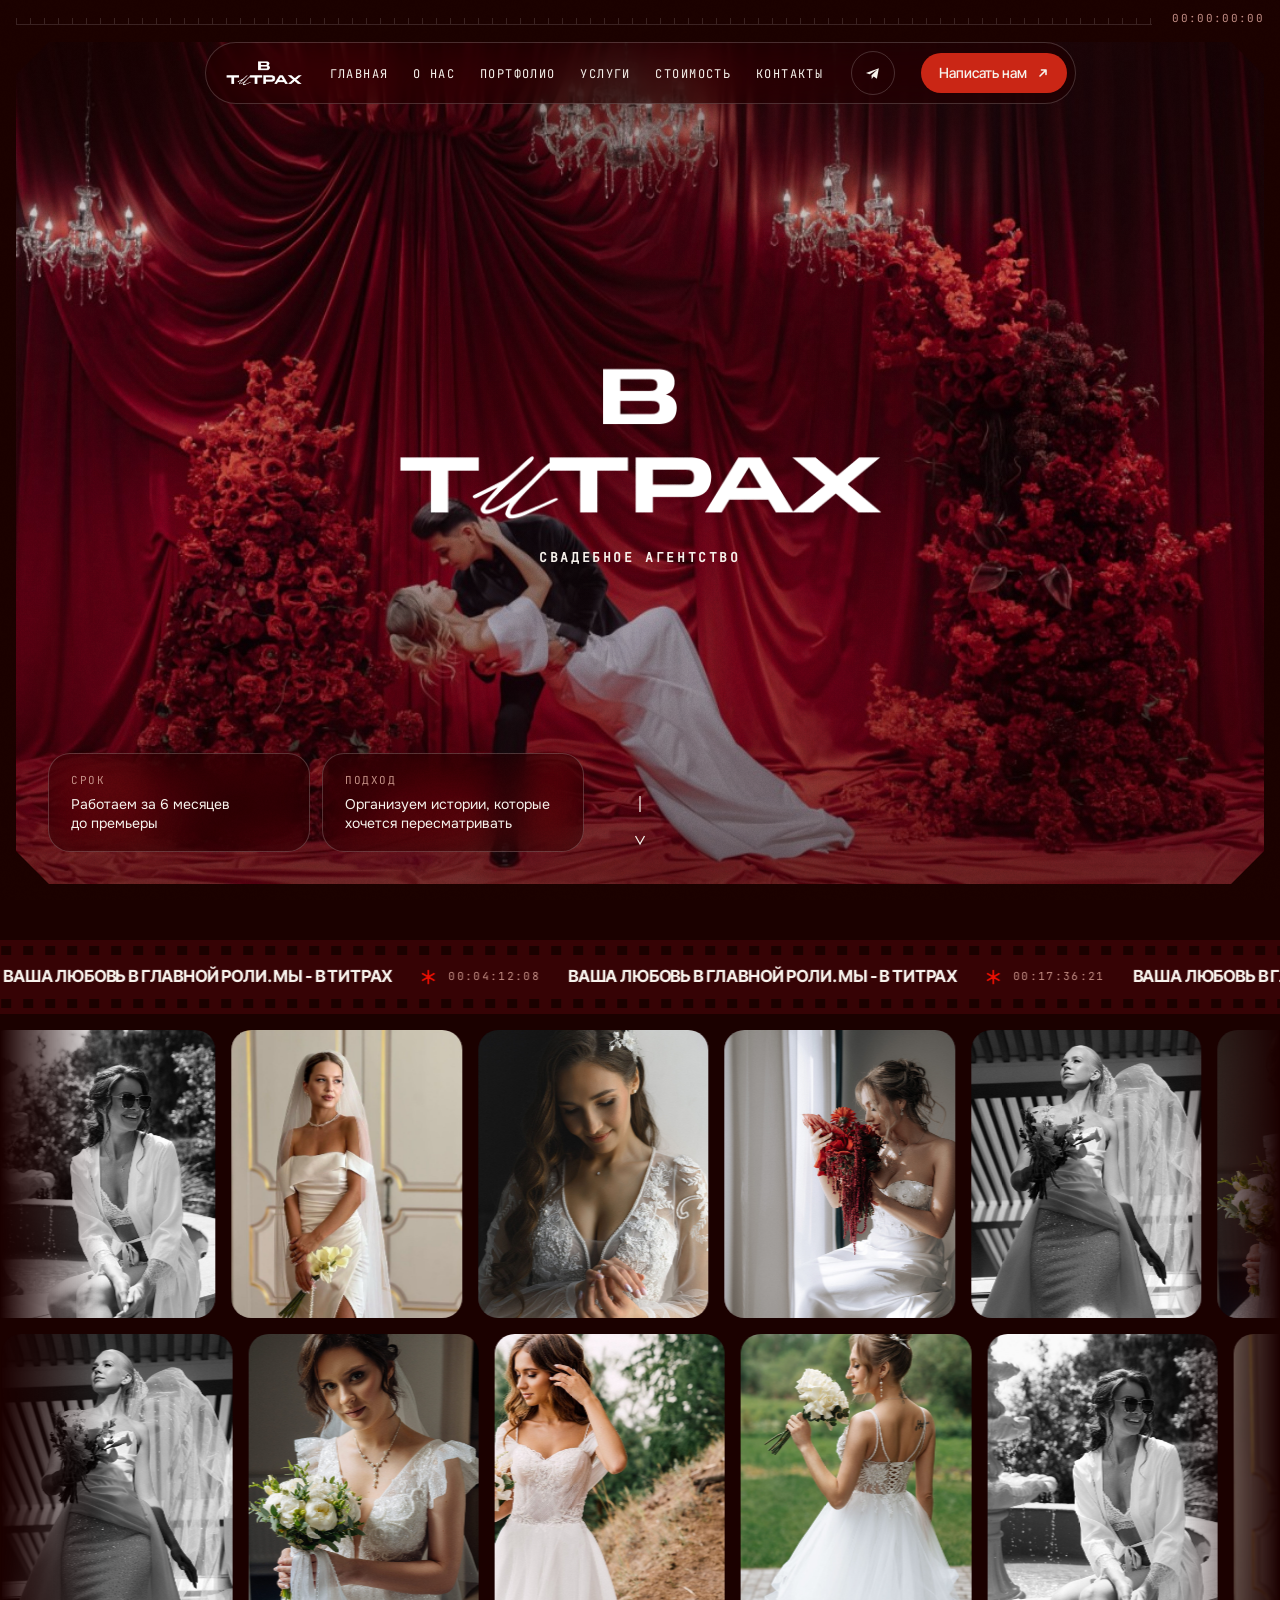
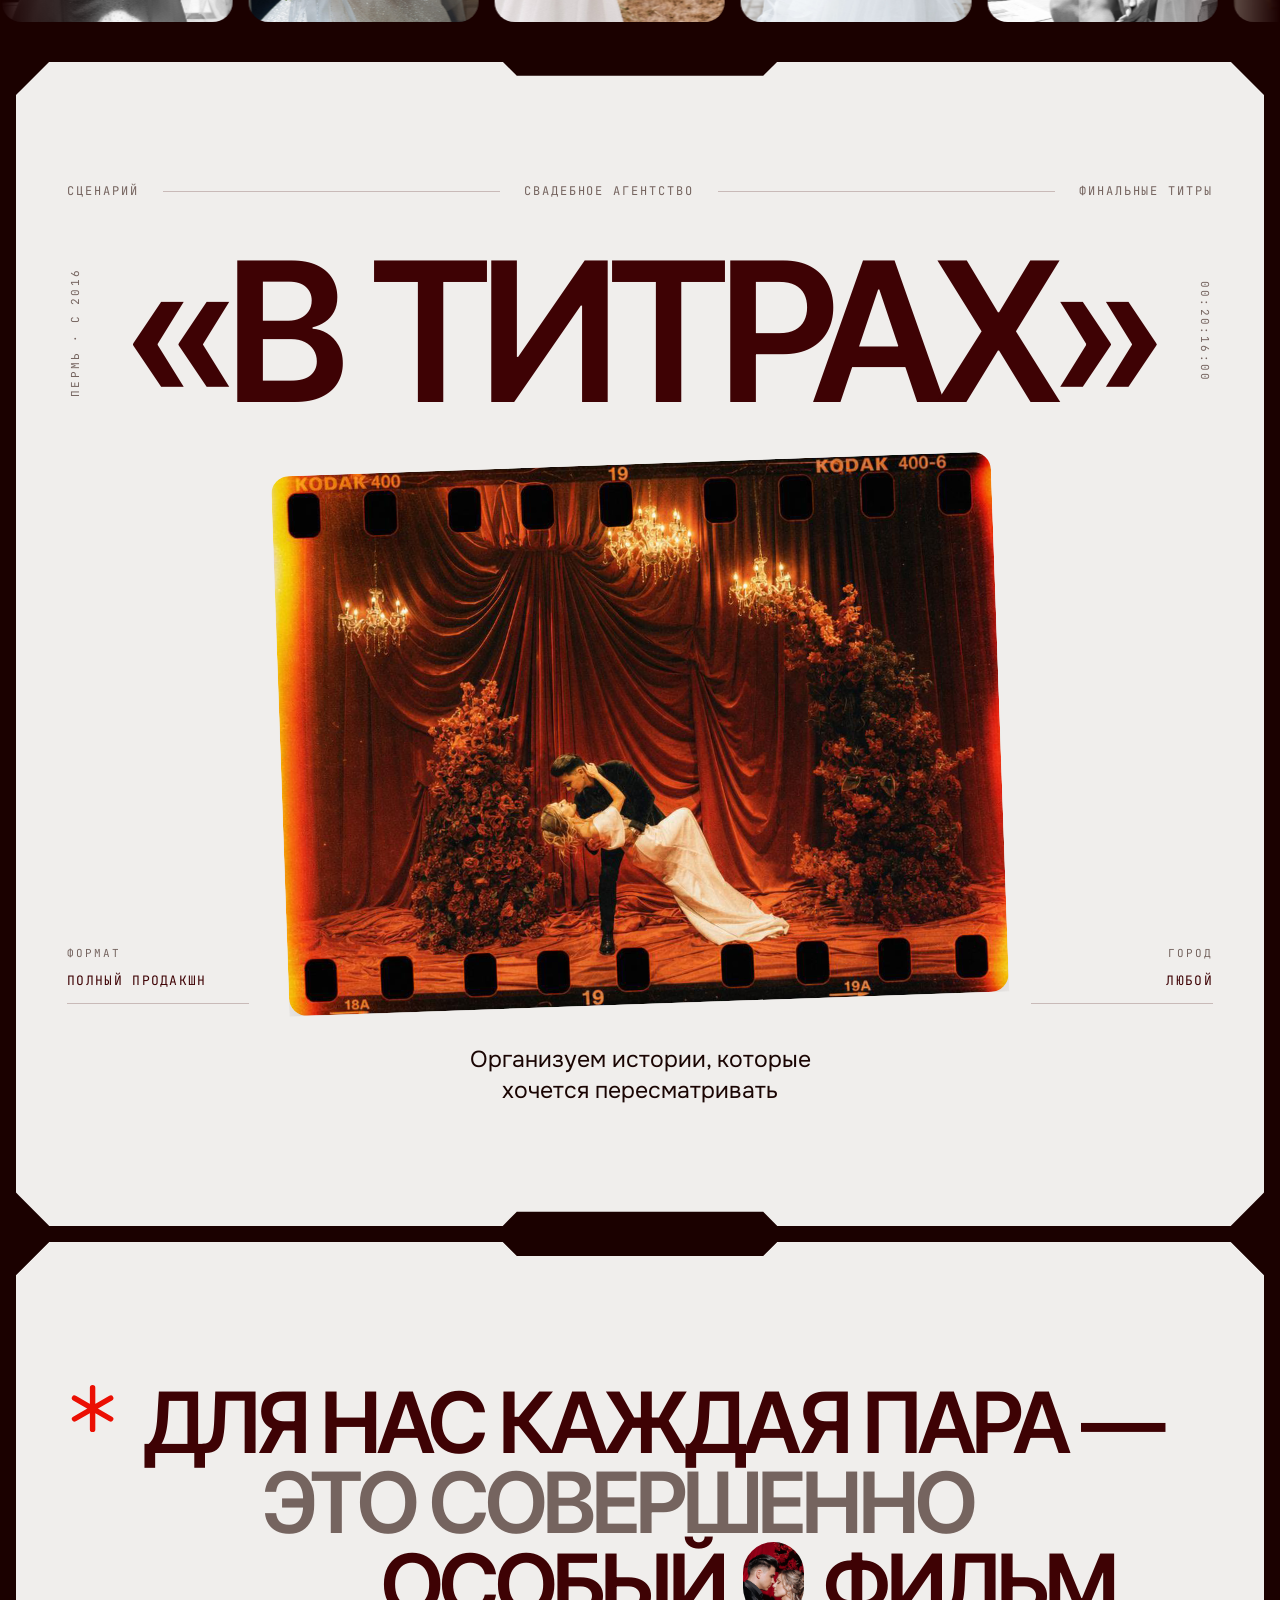
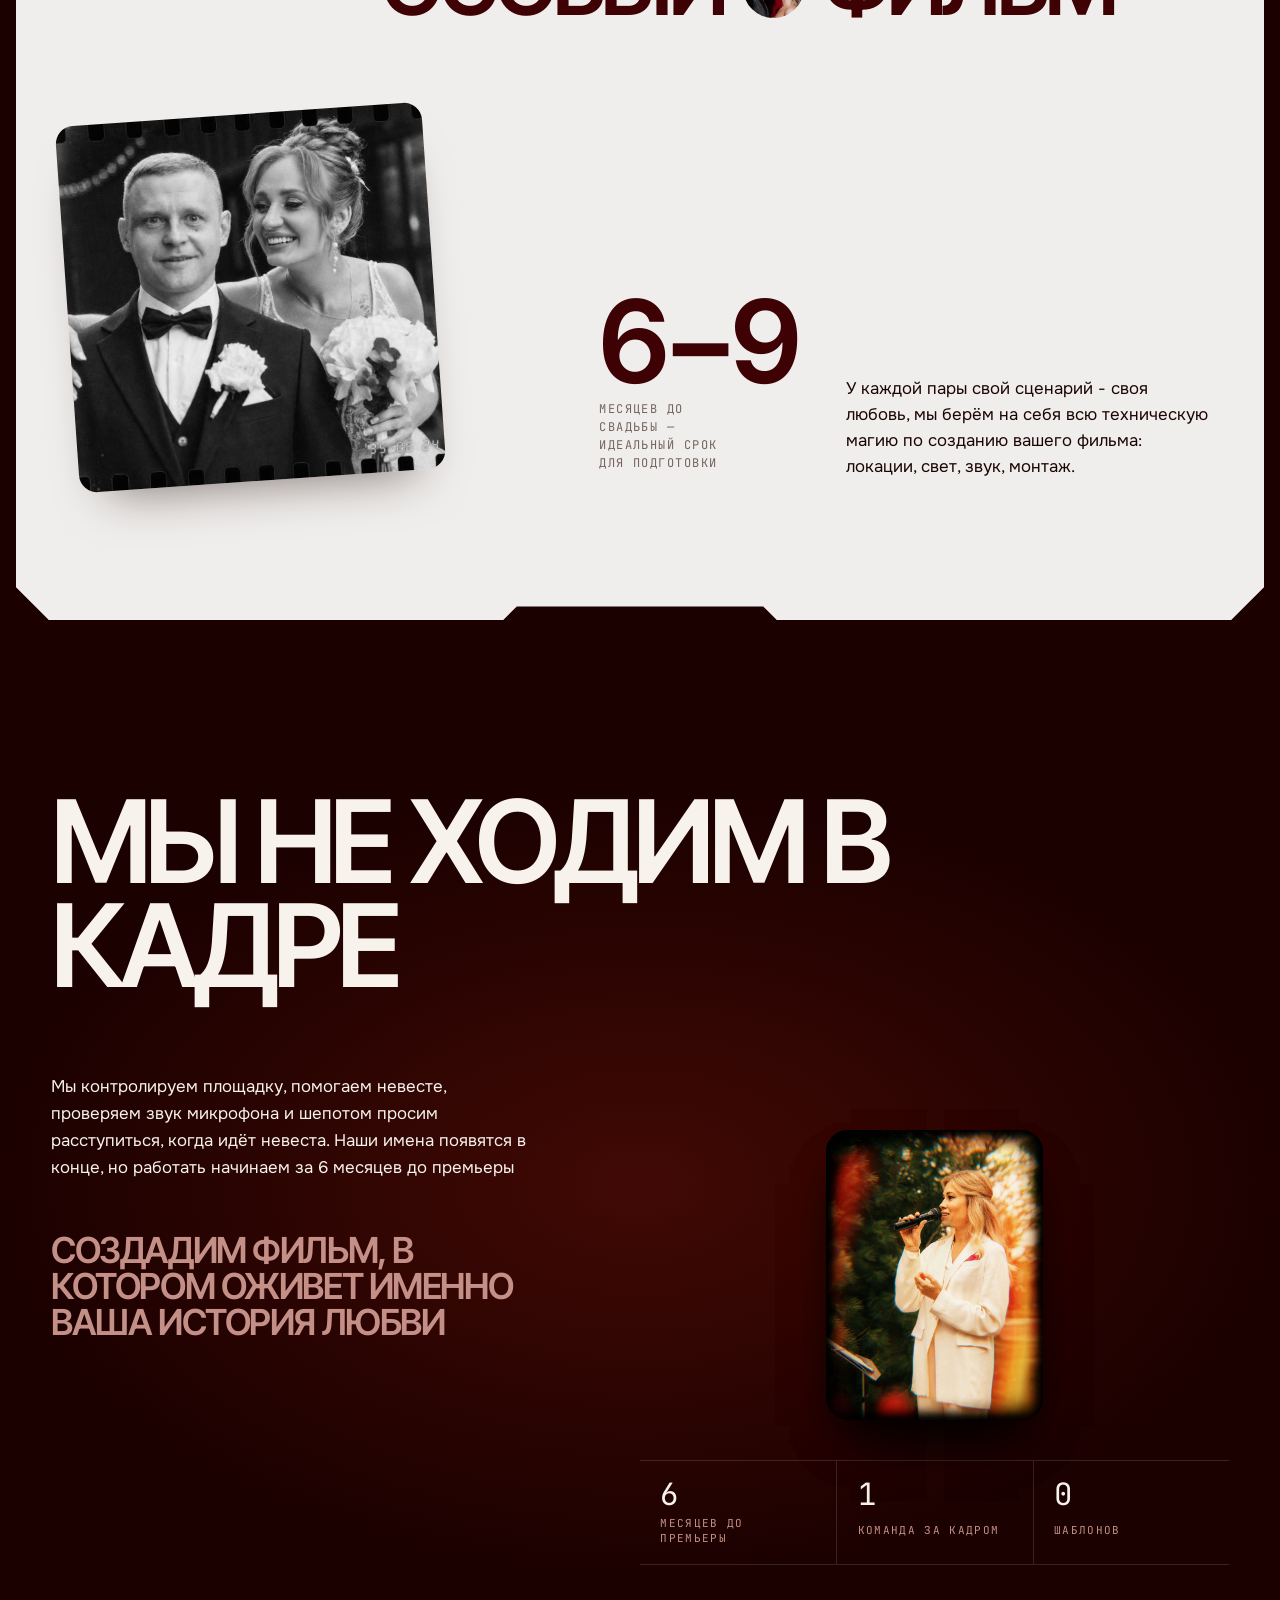
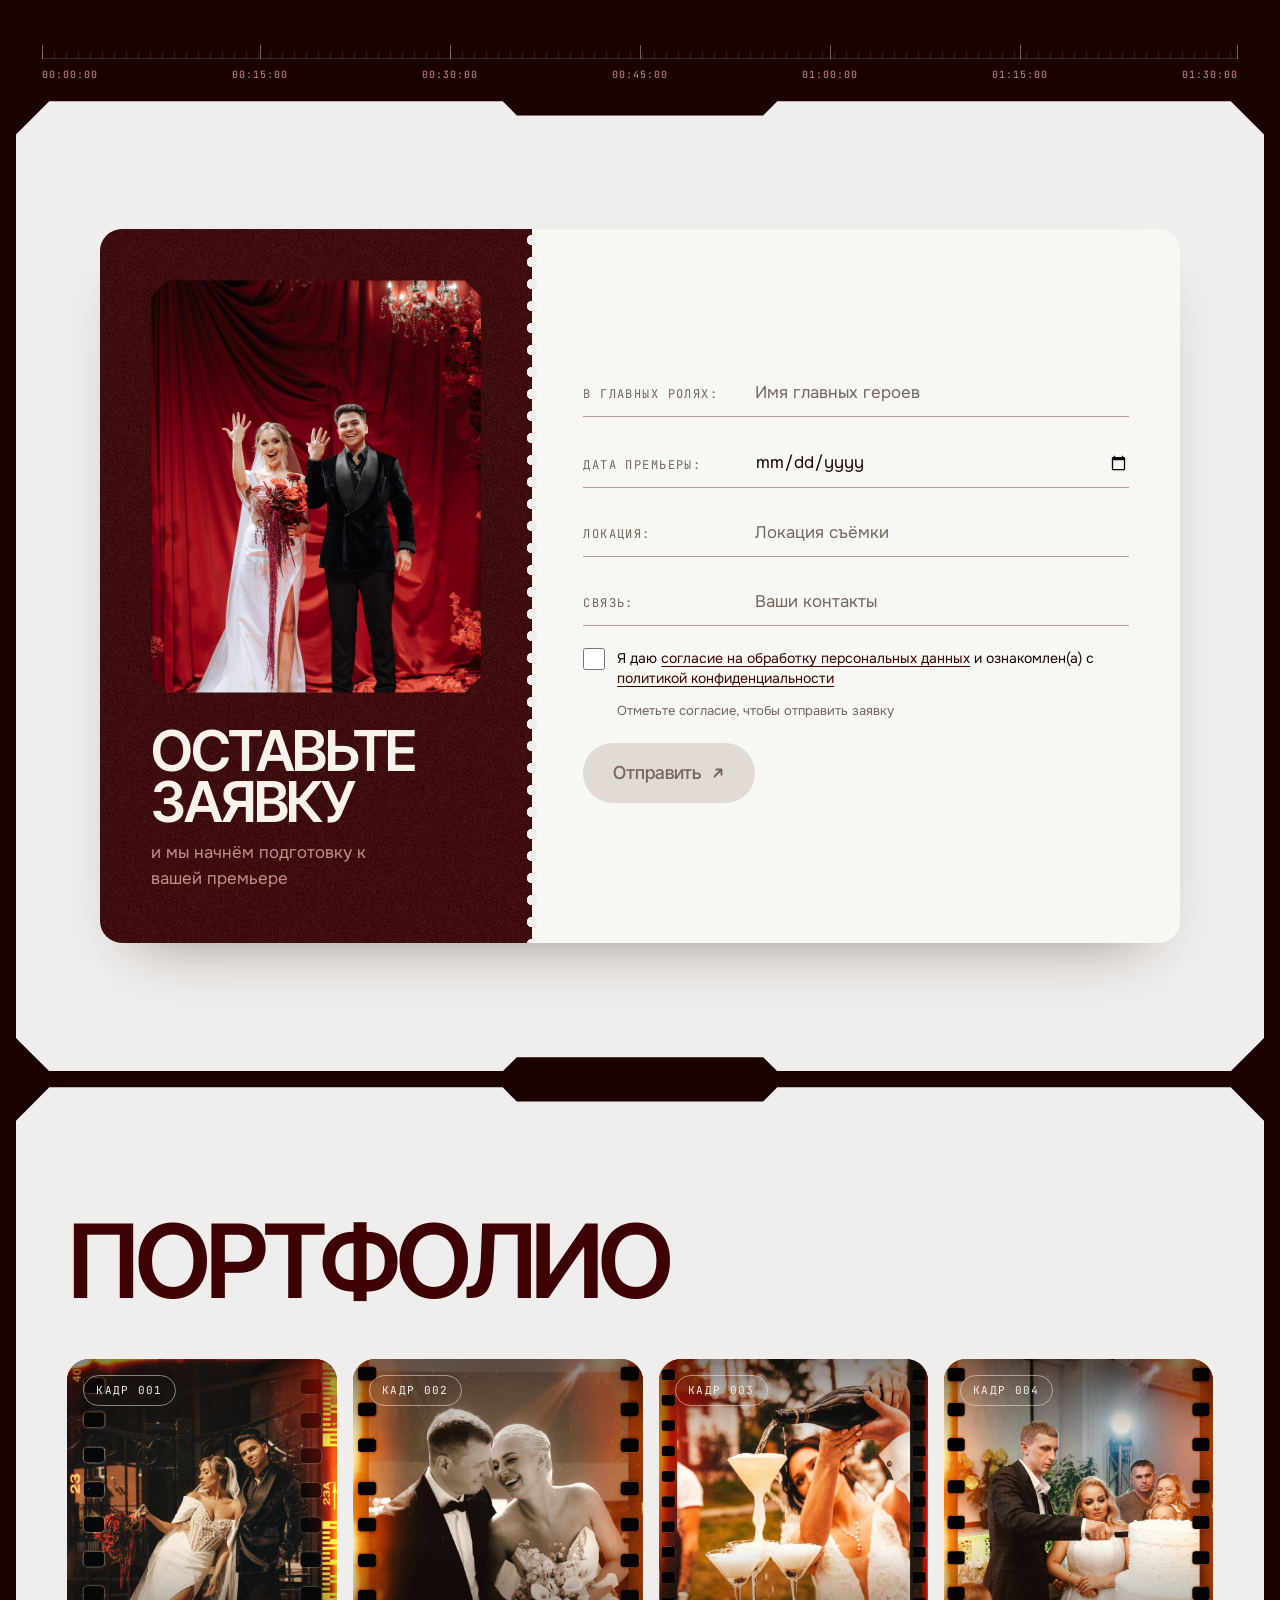
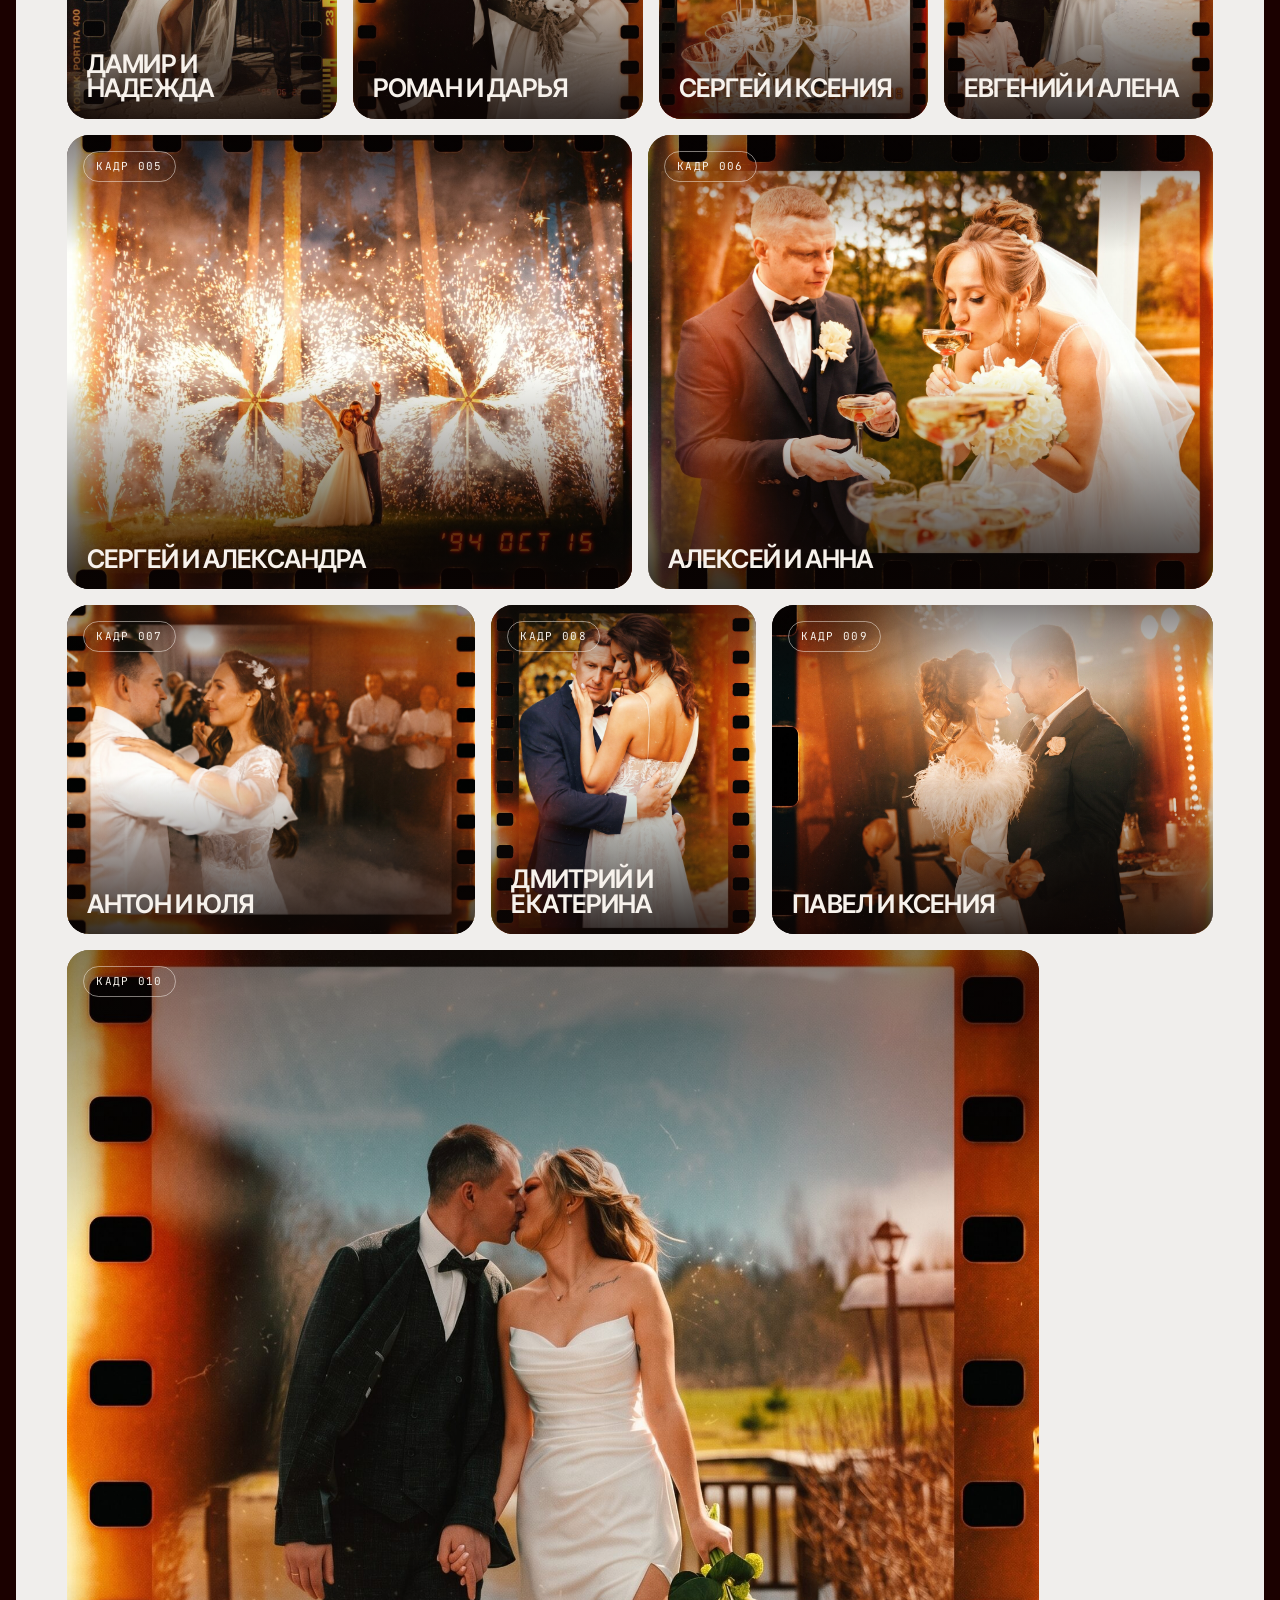
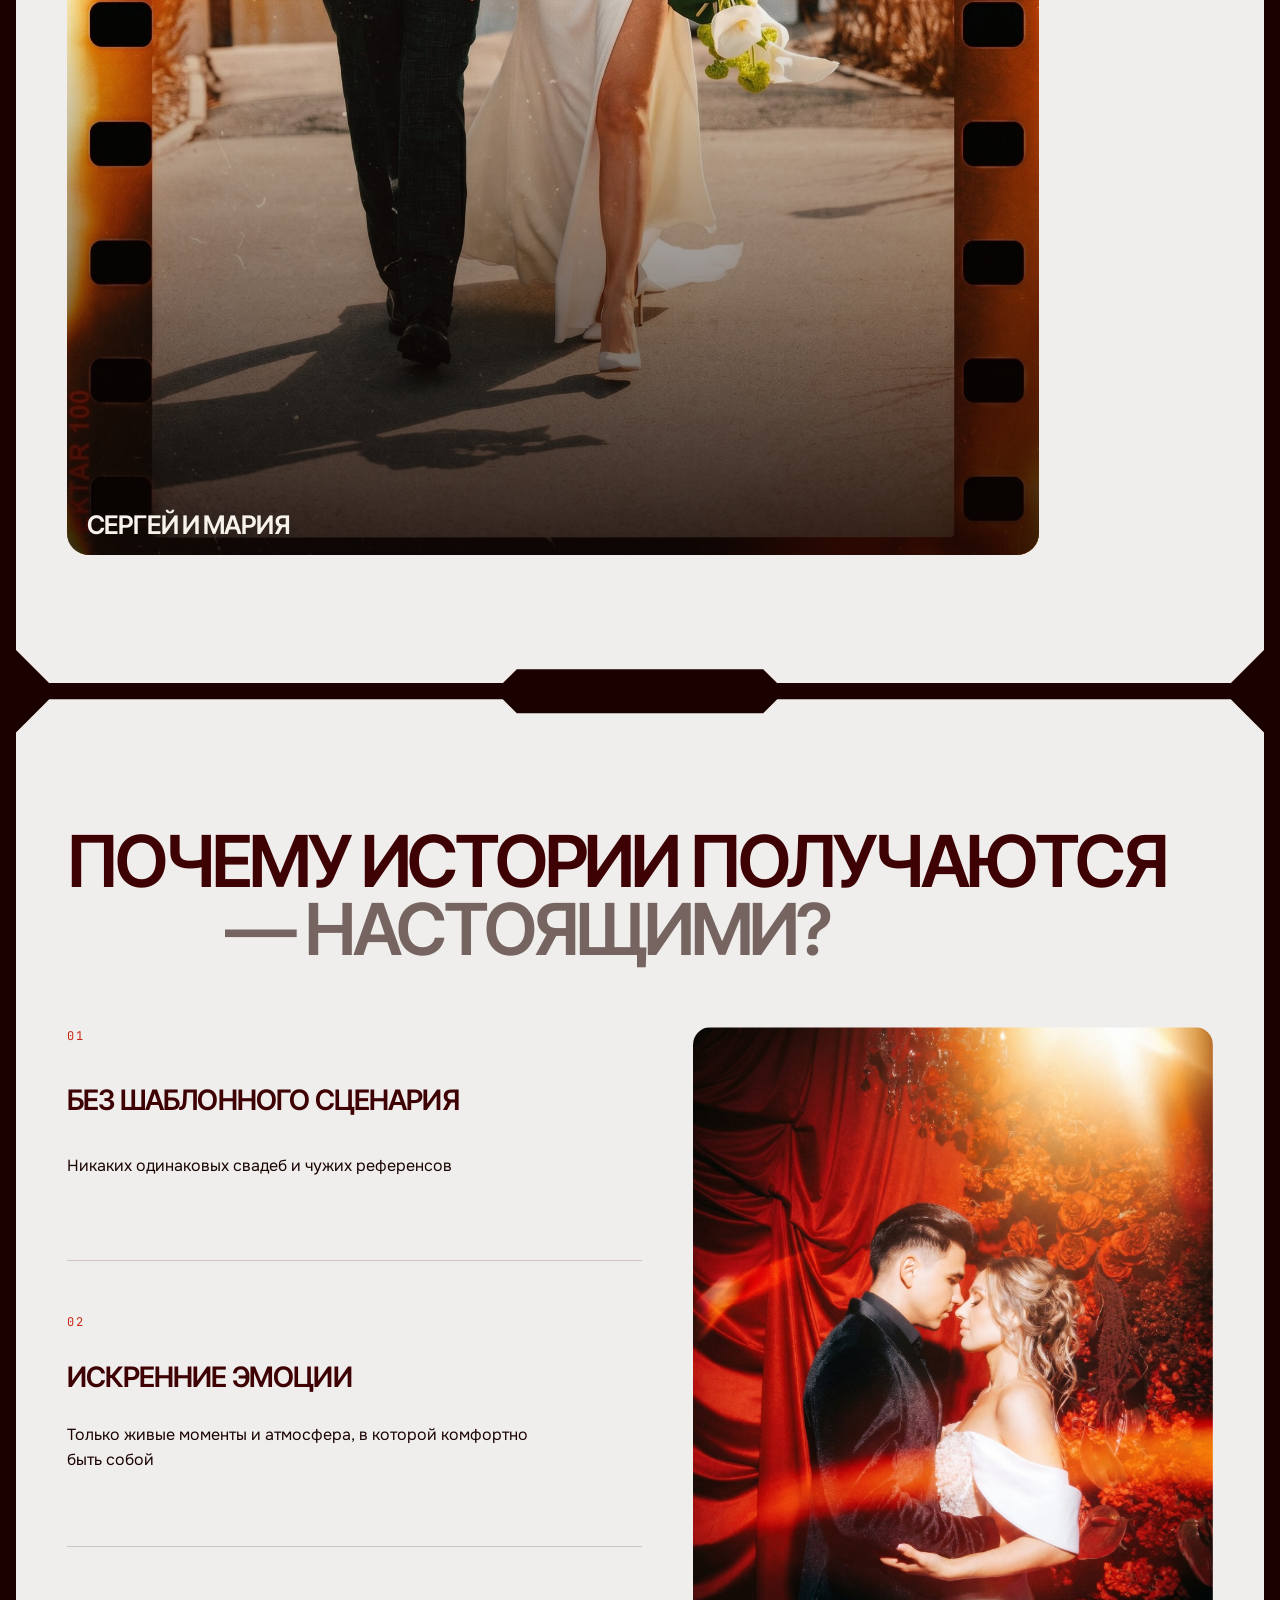
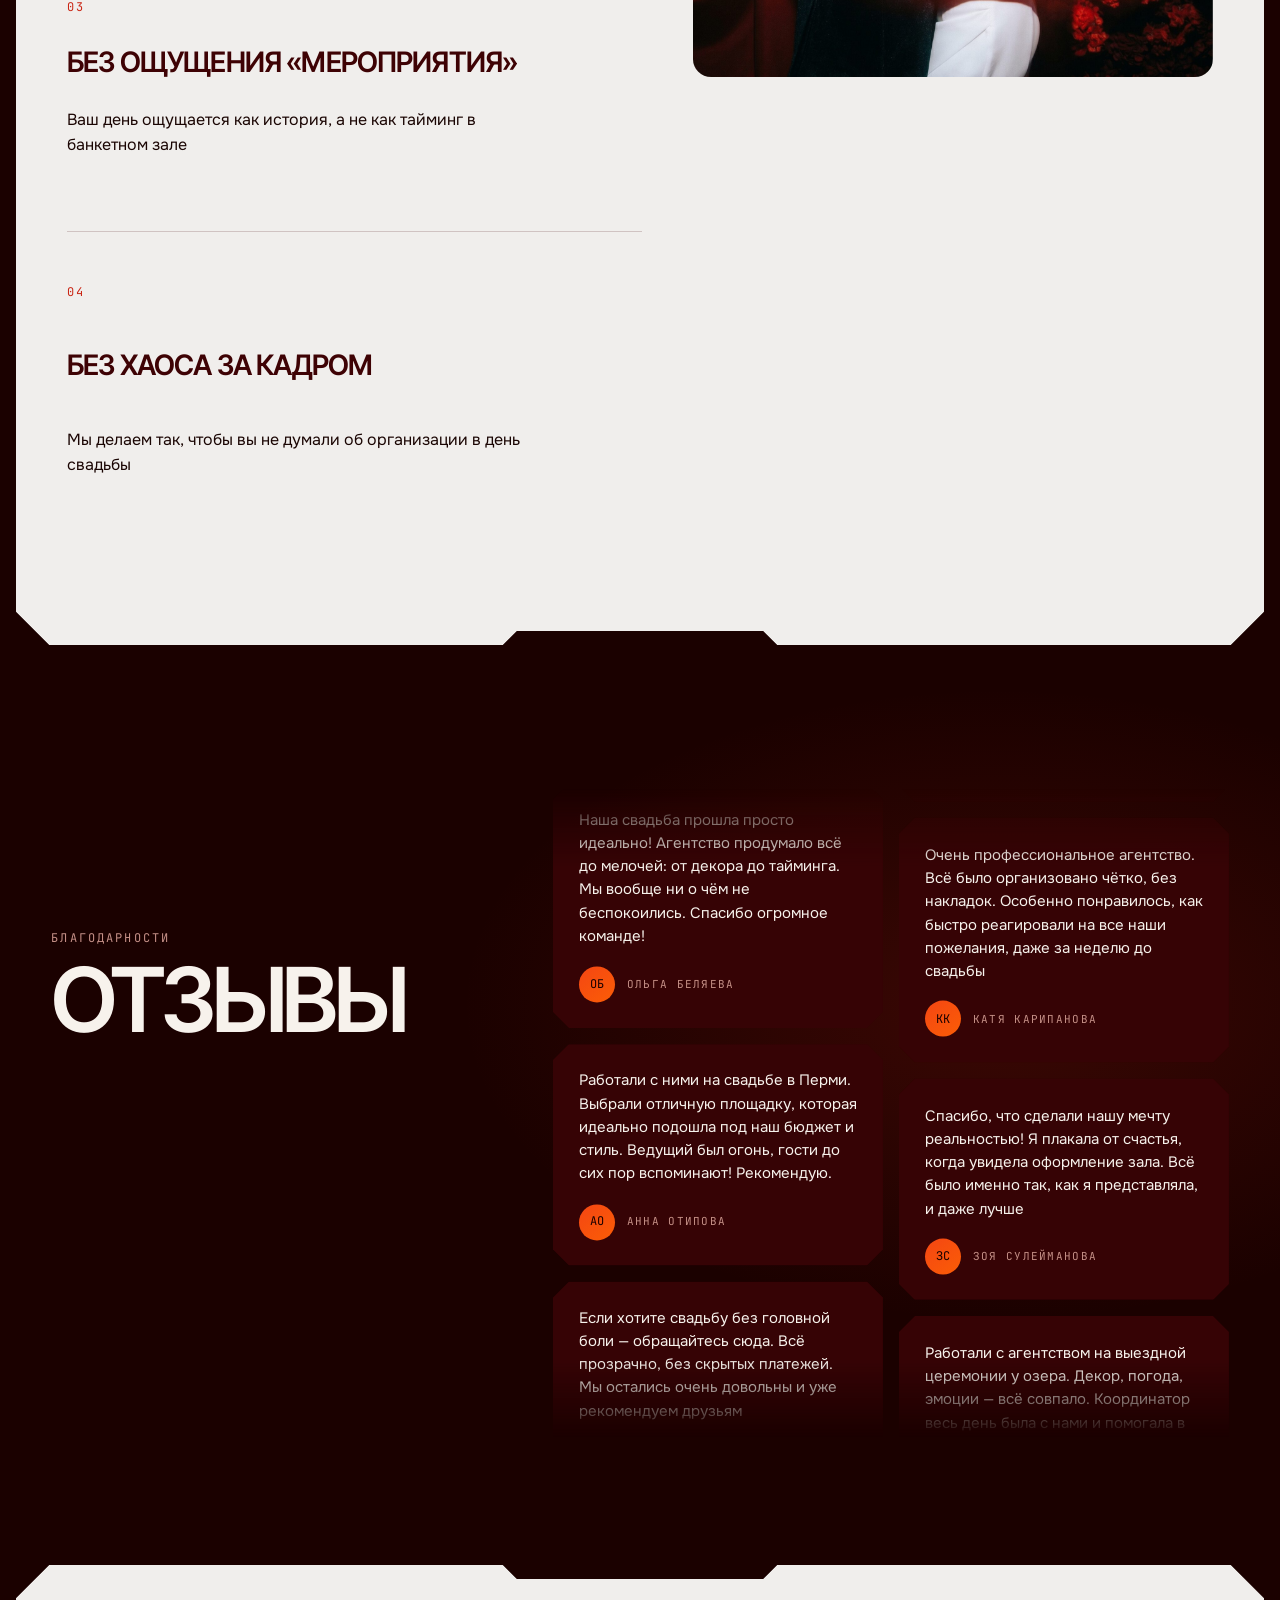
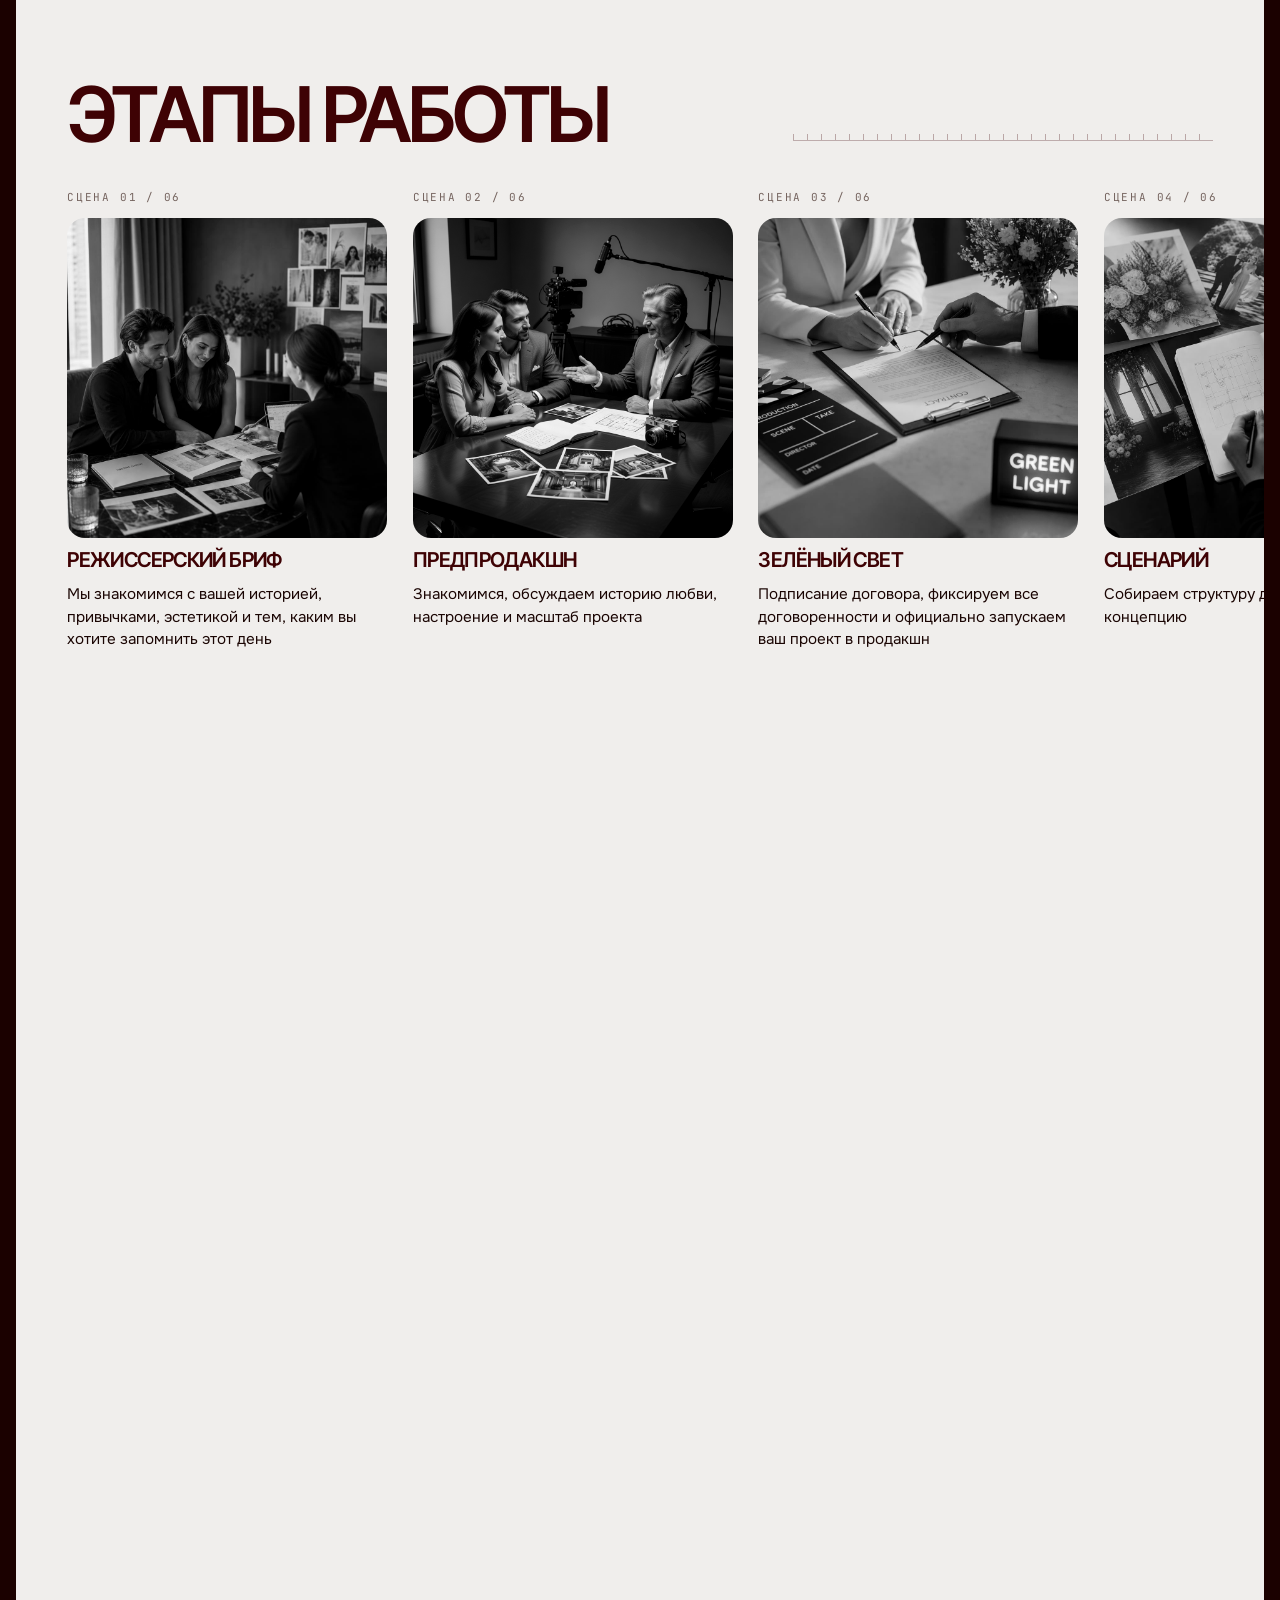
==== commit 21b1a6cd: "Упрощаю hover кнопки, меняю фото в попапе и hero, чиню мобильную шапку - .cta: убрал заливку snizu (" ====
--- a/index.html
+++ b/index.html
@@ -215,7 +215,6 @@
           </p>
 
           <div class="film__text">
-            <img class="film__clapper" src="assets/sections/04-about-osobyi-film/02-_1.svg" alt="" width="196" height="231" loading="lazy">
             <p>У каждой пары свой сценарий - своя любовь, мы берём на себя всю техническую магию по созданию вашего фильма: локации, свет, звук, монтаж.</p>
           </div>
         </div>
--- a/css/base.css
+++ b/css/base.css
@@ -193,11 +193,10 @@
   letter-spacing: -0.02em;
 }
 
-/* Главная кнопка «Написать нам»: заливка наливается снизу, стрелка ↗ улетает
-   и возвращается новой. Фон --red-brand (4.97:1), заливка #B71F11 (5.86:1) */
+/* Главная кнопка «Написать нам»: фон темнеет, стрелка сдвигается по диагонали.
+   Фон --red-brand (4.97:1), затемнение #B71F11 (5.86:1) */
 .cta {
   position: relative;
-  isolation: isolate;
   display: inline-flex;
   align-items: center;
   gap: 10px;
@@ -207,19 +206,7 @@
   font-family: var(--font-display);
   font-weight: 500;
   white-space: nowrap;
-  transition: transform 220ms var(--ease-default);
-}
-
-.cta::before {
-  content: "";
-  position: absolute;
-  inset: 0;
-  z-index: -1;
-  border-radius: inherit;
-  background: #B71F11;
-  transform: scaleY(0);
-  transform-origin: bottom;
-  transition: transform 220ms var(--ease-default);
+  transition: background-color 200ms var(--ease-default), transform 200ms var(--ease-default);
 }
 
 /* Зона нажатия не меньше 44px при визуальной высоте 40px */
@@ -231,12 +218,8 @@
 
 .cta:hover,
 .cta:focus-visible {
+  background: #B71F11;
   transform: translateY(-1px);
-}
-
-.cta:hover::before,
-.cta:focus-visible::before {
-  transform: scaleY(1);
 }
 
 .cta:active {
@@ -261,21 +244,17 @@
   stroke-width: 1.6;
   stroke-linecap: round;
   stroke-linejoin: round;
-  transition: transform 220ms var(--ease-default);
-}
-
+  transition: transform 200ms var(--ease-default);
+}
+
+/* Второй svg дублировал первый и создавал нахлёст — прячем его */
 .cta__arrow svg:last-child {
-  transform: translate(-100%, 100%);
+  display: none;
 }
 
 .cta:hover .cta__arrow svg:first-child,
 .cta:focus-visible .cta__arrow svg:first-child {
-  transform: translate(100%, -100%);
-}
-
-.cta:hover .cta__arrow svg:last-child,
-.cta:focus-visible .cta__arrow svg:last-child {
-  transform: translate(0, 0);
+  transform: translate(2px, -2px);
 }
 
 .cta--sm {
--- a/css/sections.css
+++ b/css/sections.css
@@ -766,12 +766,6 @@
   font-size: clamp(1.05rem, 1.3vw, 1.2rem);
   line-height: 1.55;
   color: var(--ink);
-}
-
-.film__clapper {
-  width: 72px;
-  height: auto;
-  transform-origin: 20% 90%;
 }
 
 /* --------------------------------------------------------------------------
@@ -2350,9 +2344,12 @@
   .nav__menu,
   .nav__side { display: none; }
 
-  .nav__burger { display: grid; }
-
-  .nav__cta { margin-left: auto; }
+  /* margin-left: auto держит бургер у правого края пилюли — раньше эту
+     роль играла кнопка «Написать нам», теперь на мобиле она скрыта:
+     дубль есть в самом .curtain меню */
+  .nav__burger { display: grid; margin-left: auto; }
+
+  .nav__cta { display: none; }
 
   .nav__pill {
     width: 100%;
@@ -2365,7 +2362,7 @@
   .hero__cards {
     right: 32px;
     flex-direction: column;
-    align-items: flex-start;
+    align-items: center;
   }
 
   .hero__scroll { display: none; }
@@ -2380,6 +2377,12 @@
   }
 
   .wordmark__eyebrow i { display: none; }
+
+  /* Десктопные отступы (clamp до 140px/96px) на узком экране растягивали
+     блок в высоту — между заголовком, фото, цифрой и текстом было слишком
+     много воздуха */
+  .film { padding-block: clamp(56px, 9vw, 100px); }
+  .film__body { margin-top: clamp(32px, 5vw, 56px); gap: clamp(24px, 3vw, 40px); }
 
   .film__line--mute { padding-left: .6em; }
   .film__line--shift { padding-left: 1.2em; }
@@ -2668,7 +2671,8 @@
 .mfield__input:not(:placeholder-shown) ~ .mfield__label,
 .mfield--filled .mfield__label {
   transform: translateY(-26px) scale(.74);
-  letter-spacing: .08em;
+  /* Подпись строчными: широкий трекинг тут мешает чтению, оставляем едва заметный */
+  letter-spacing: .02em;
   color: var(--maroon);
 }
 
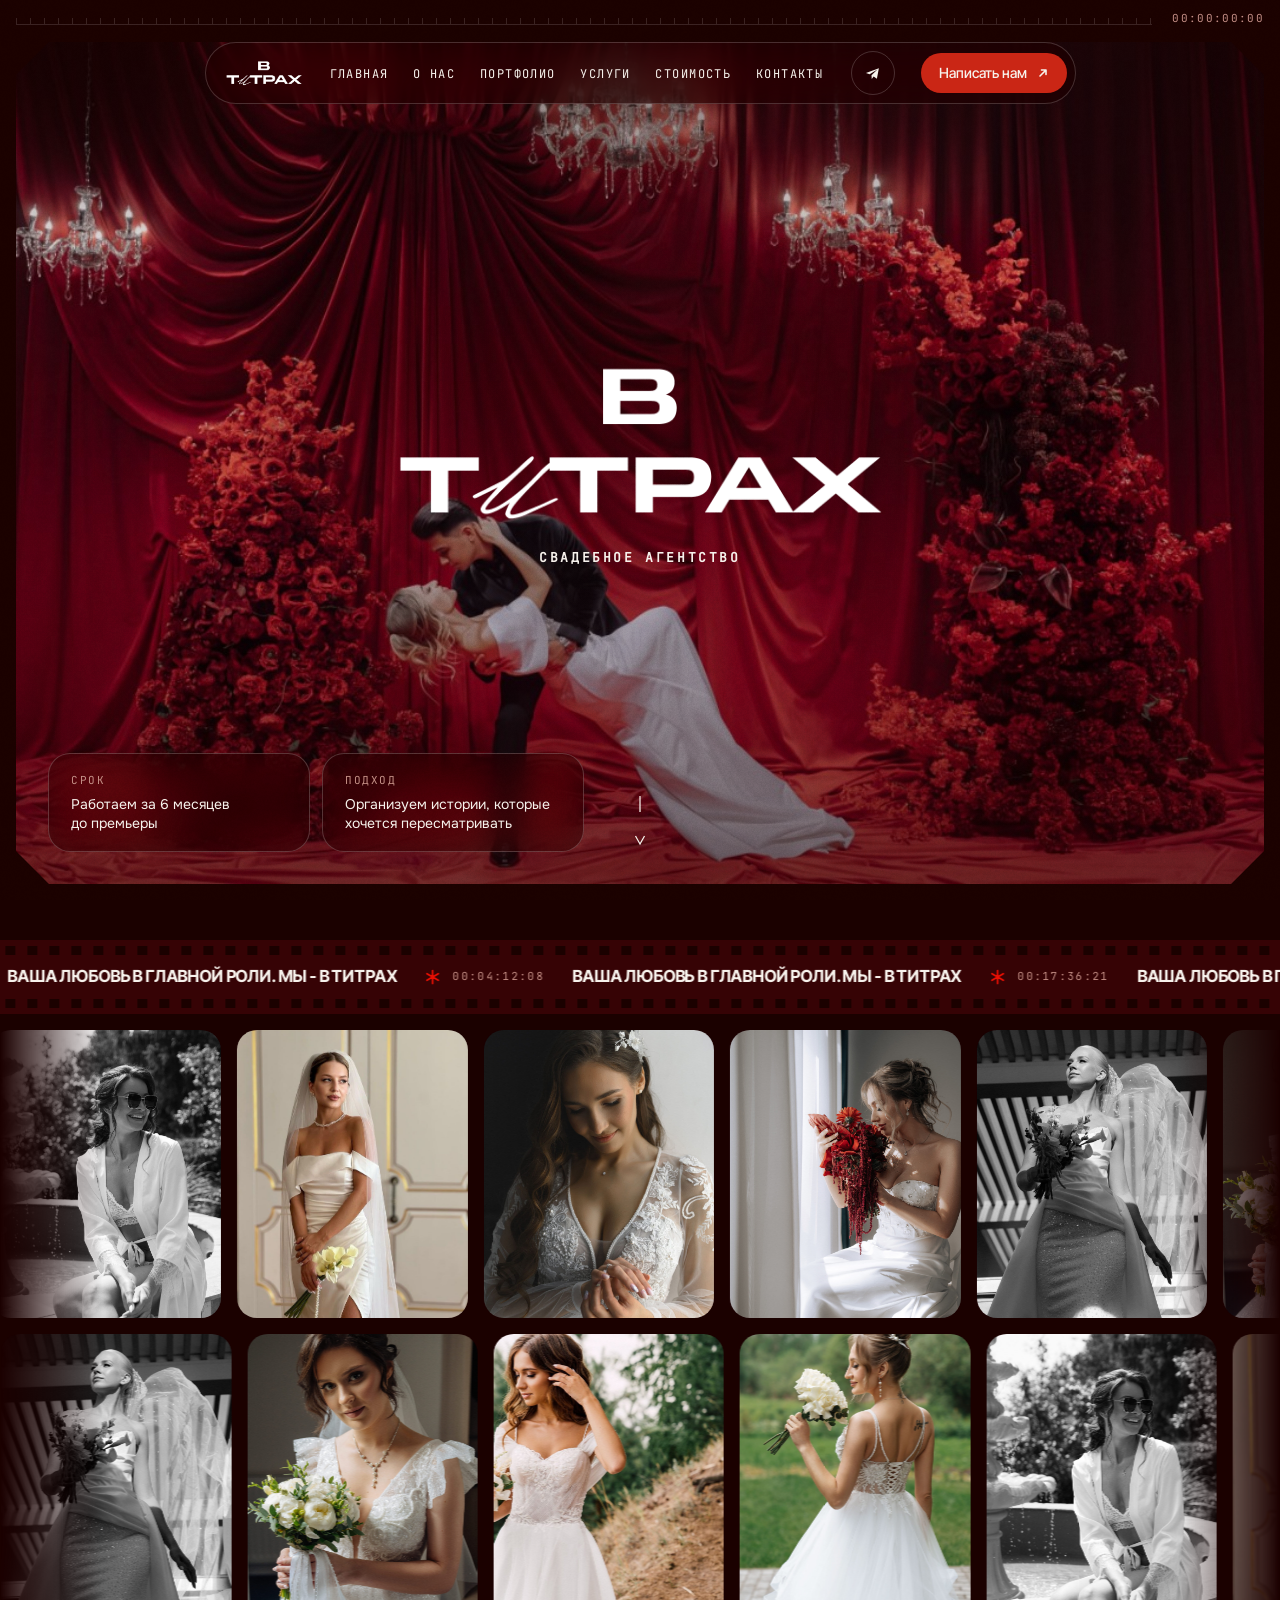
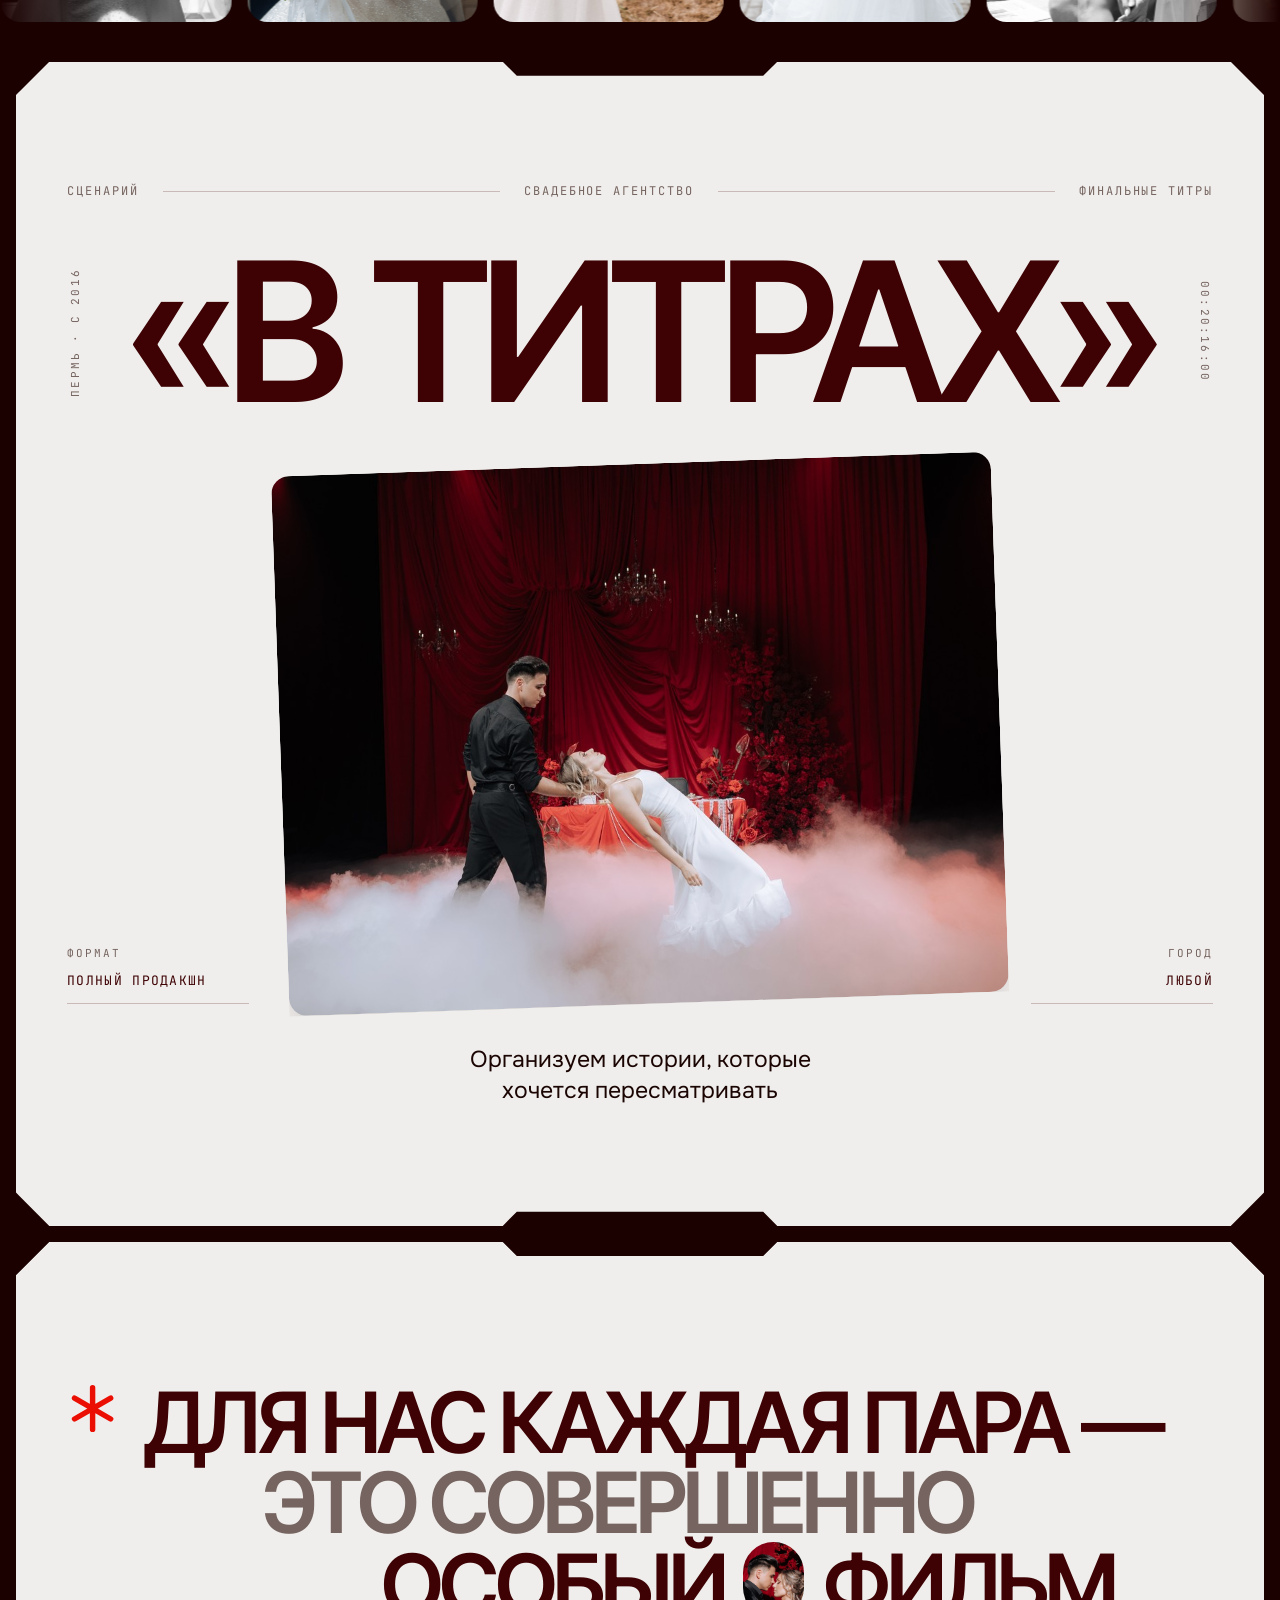
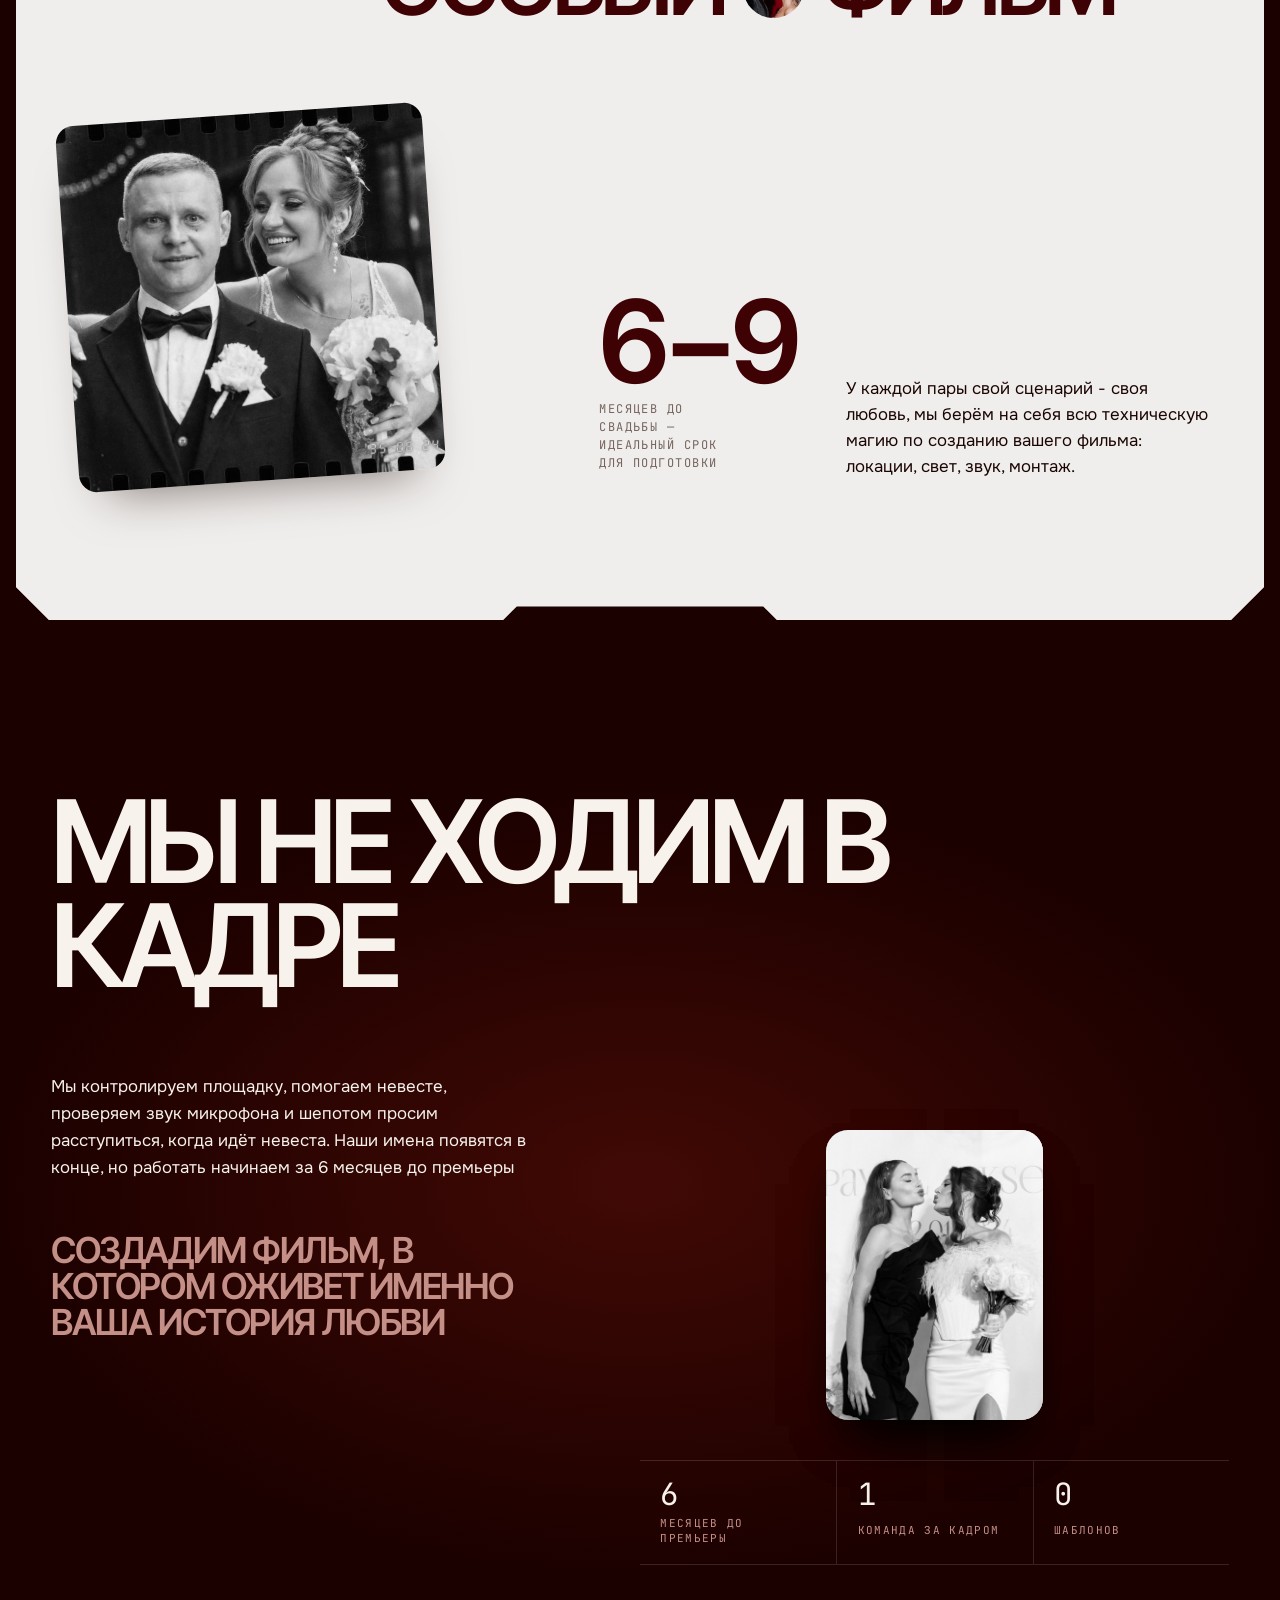
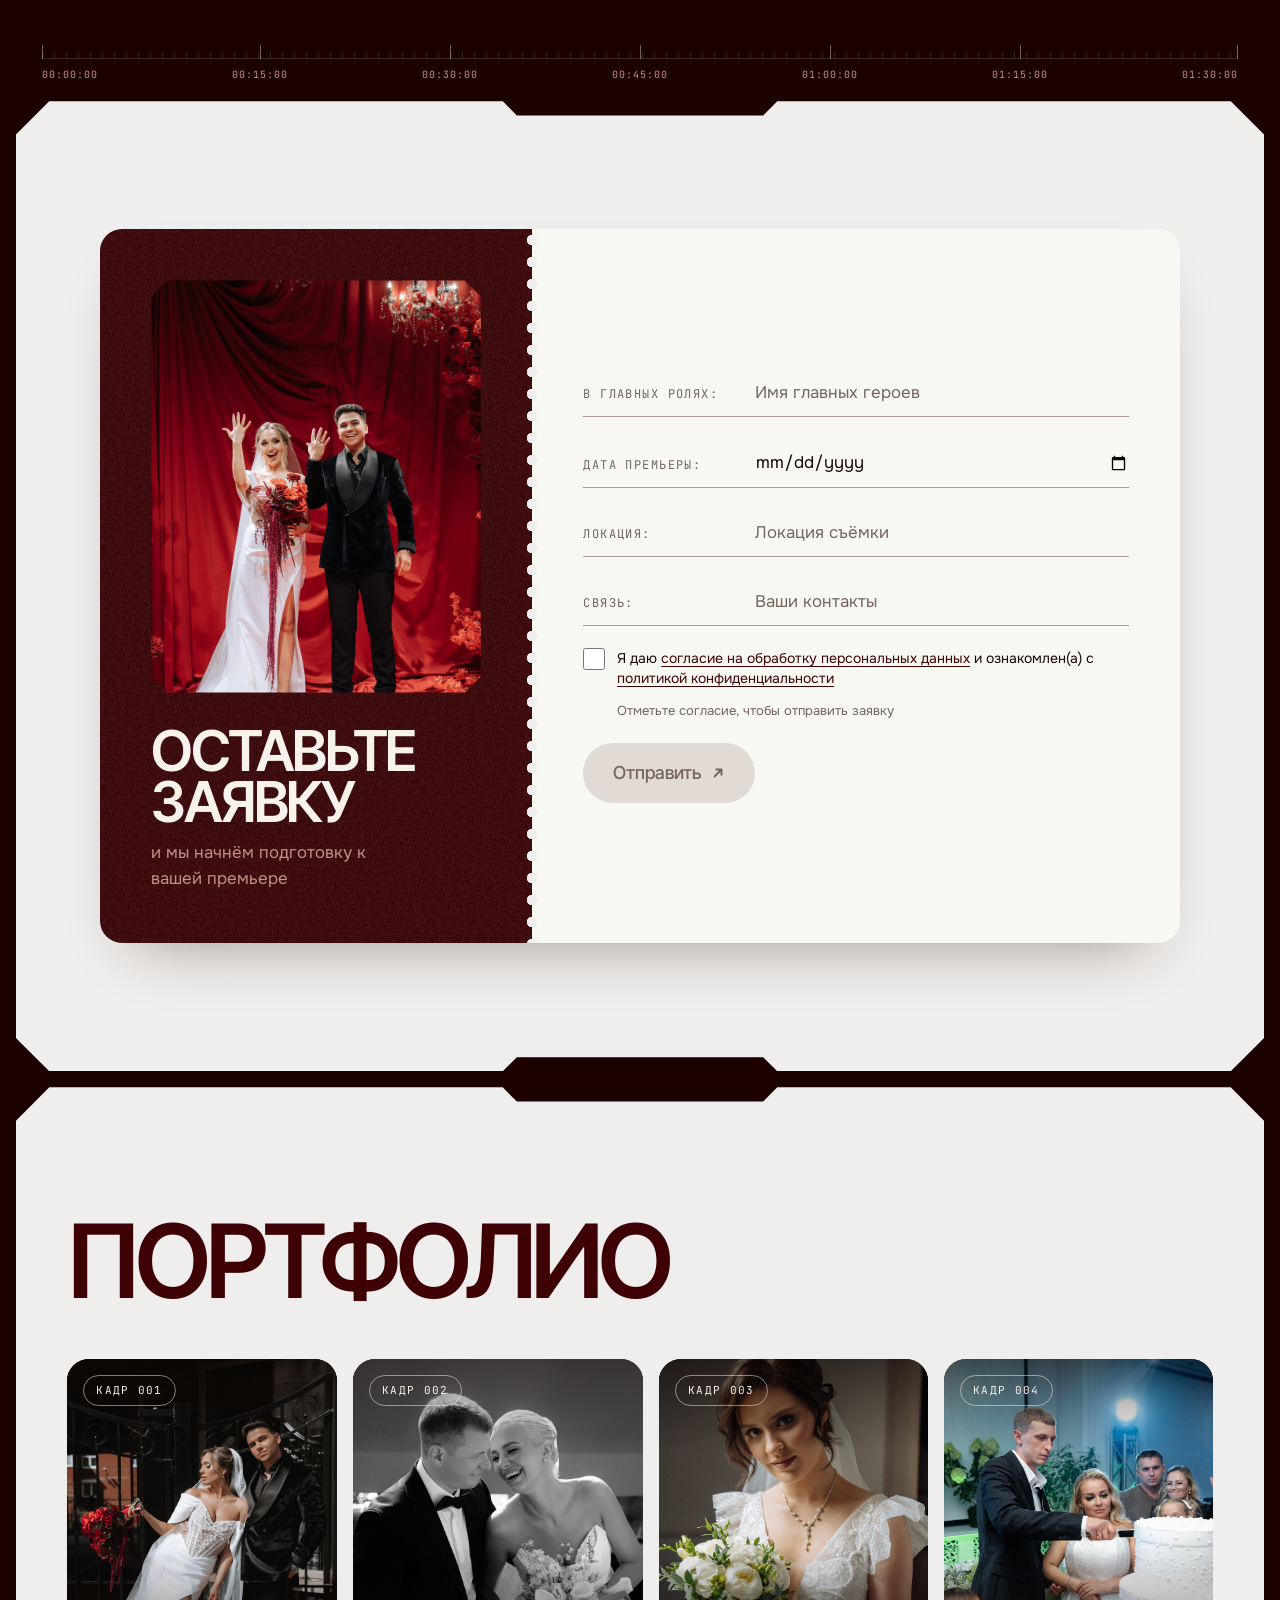
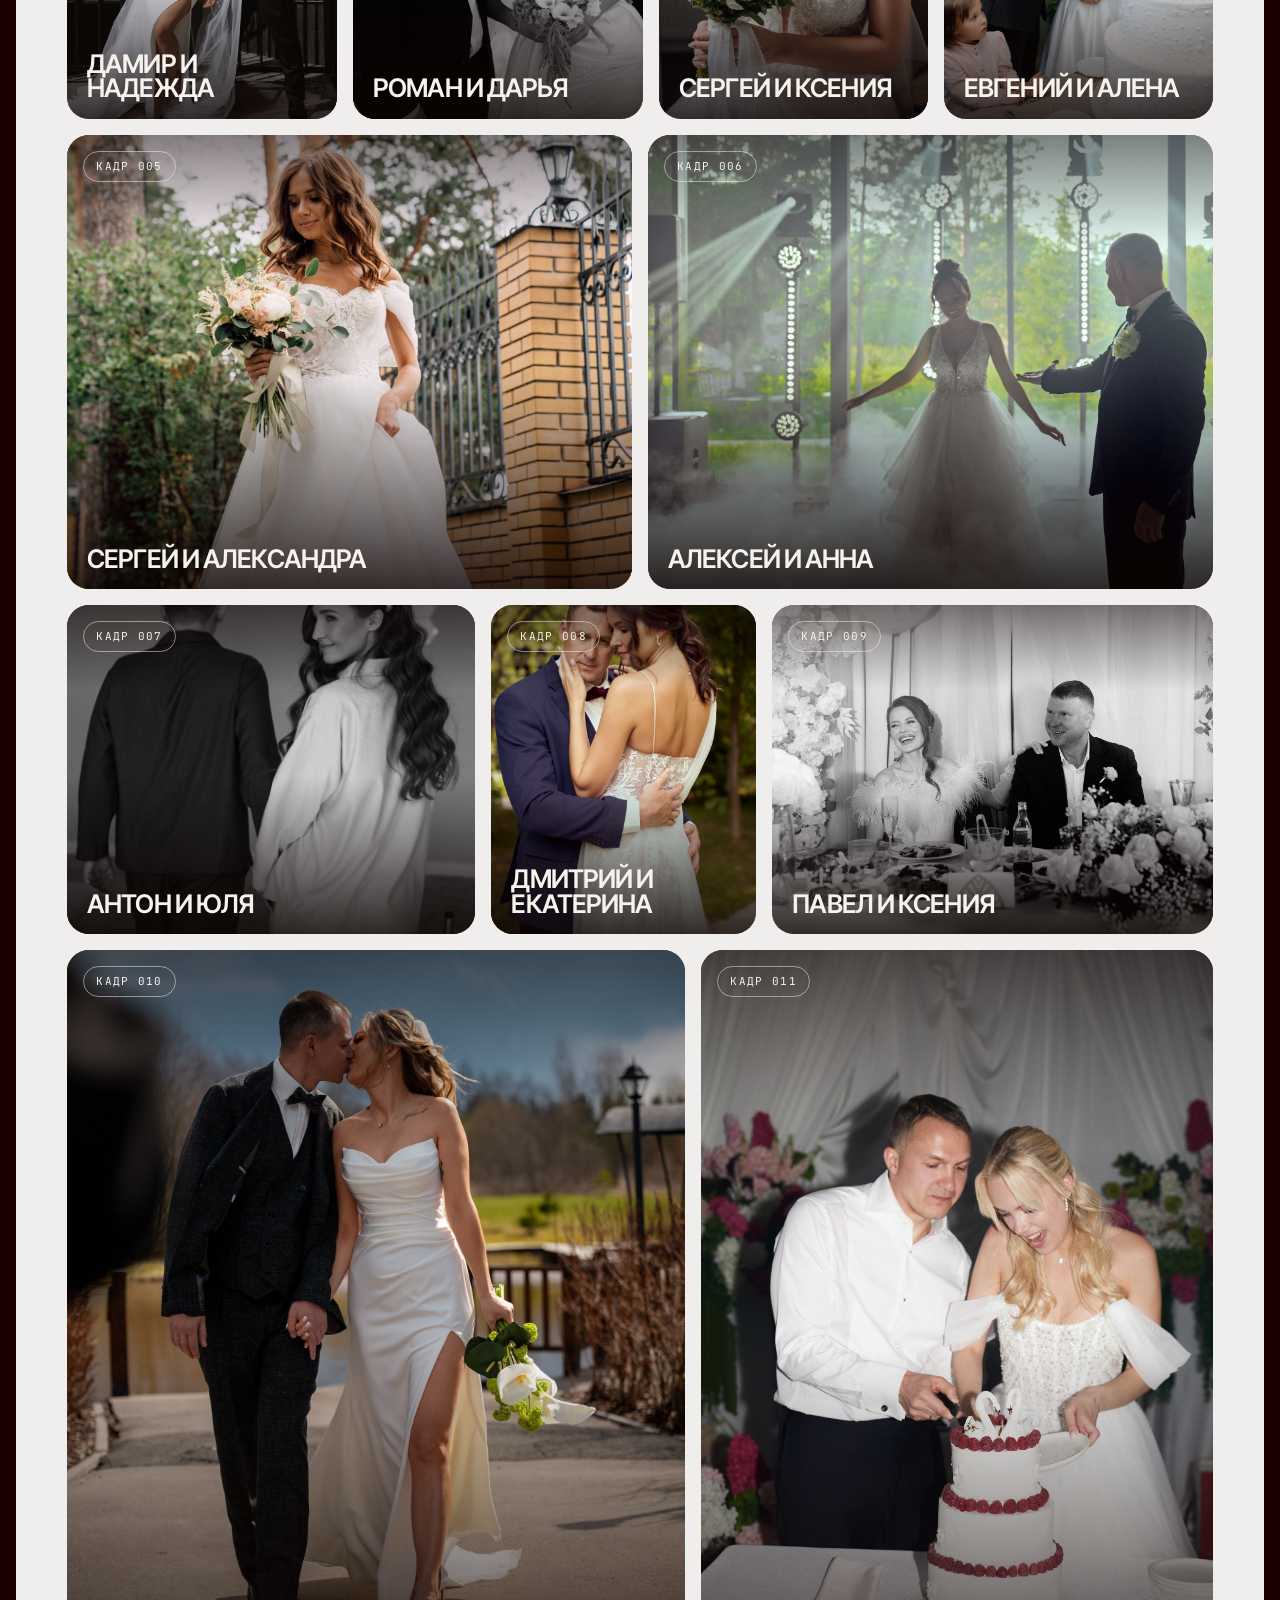
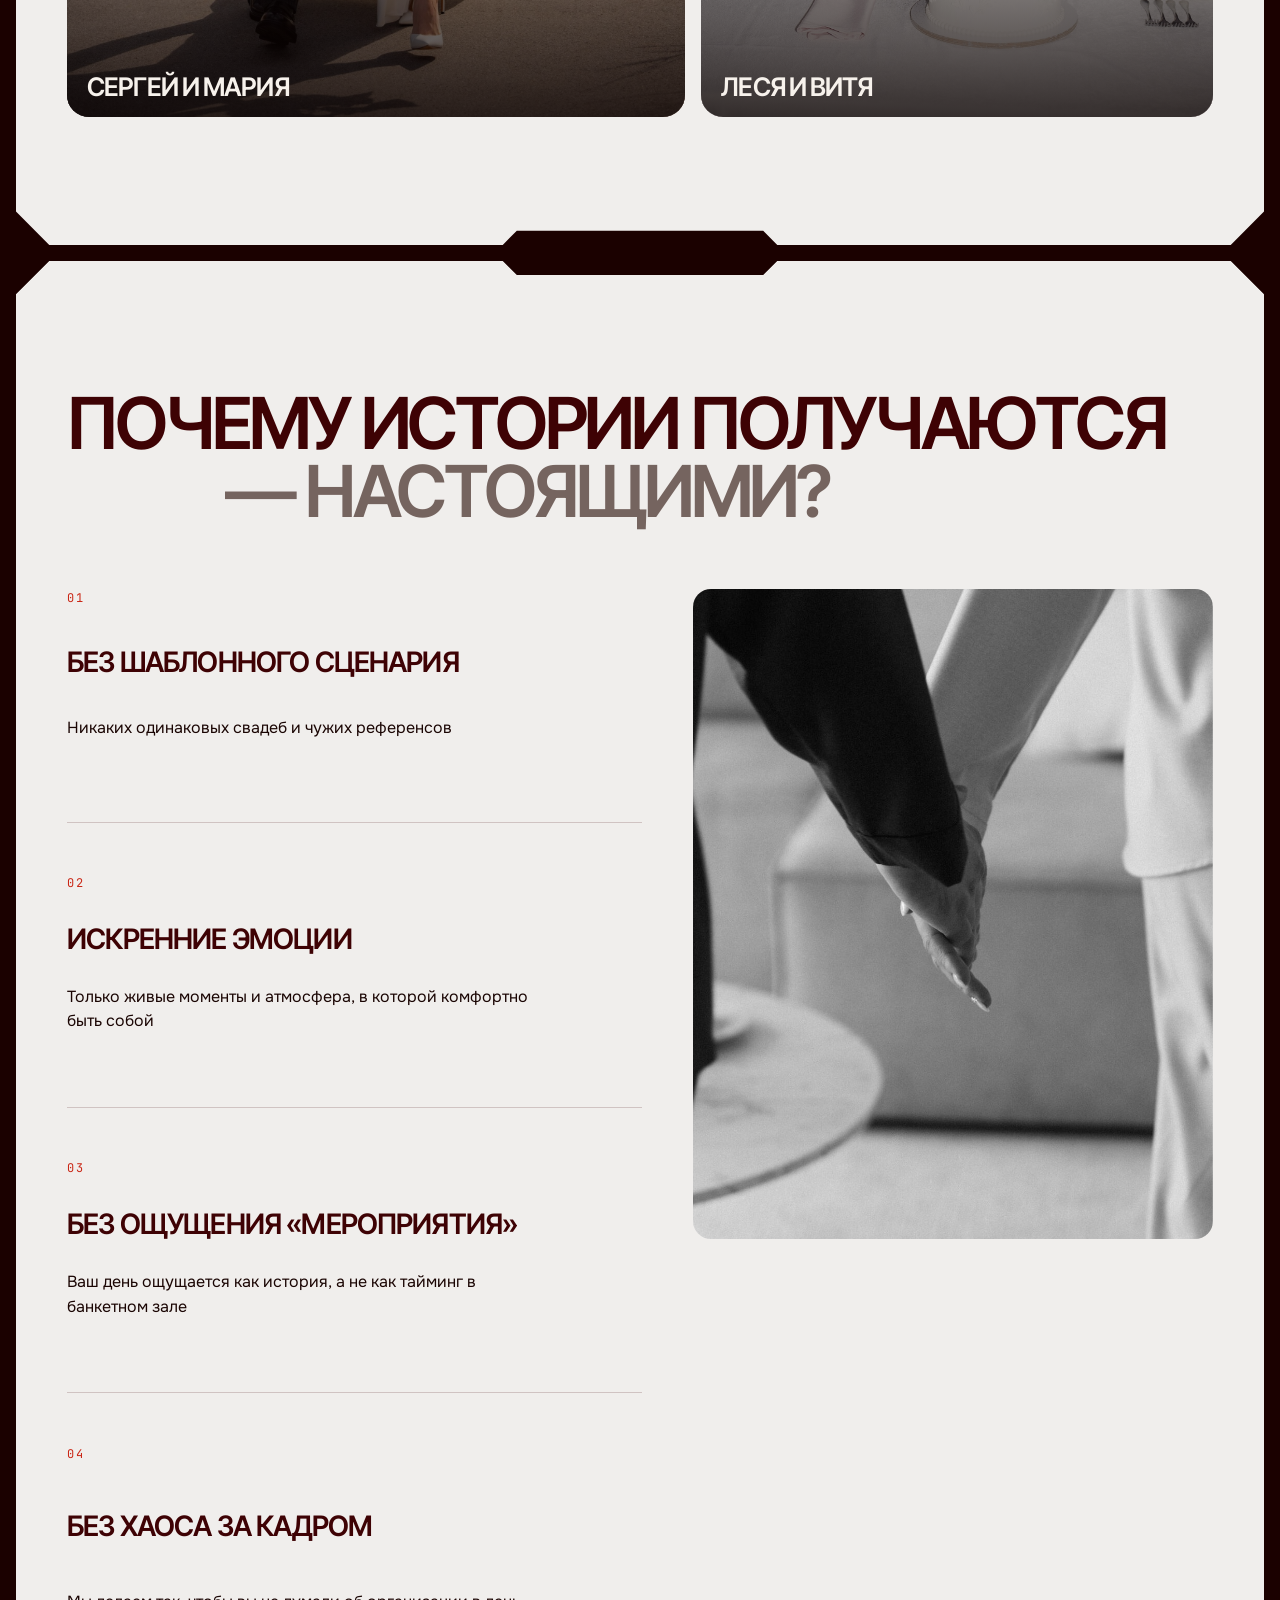
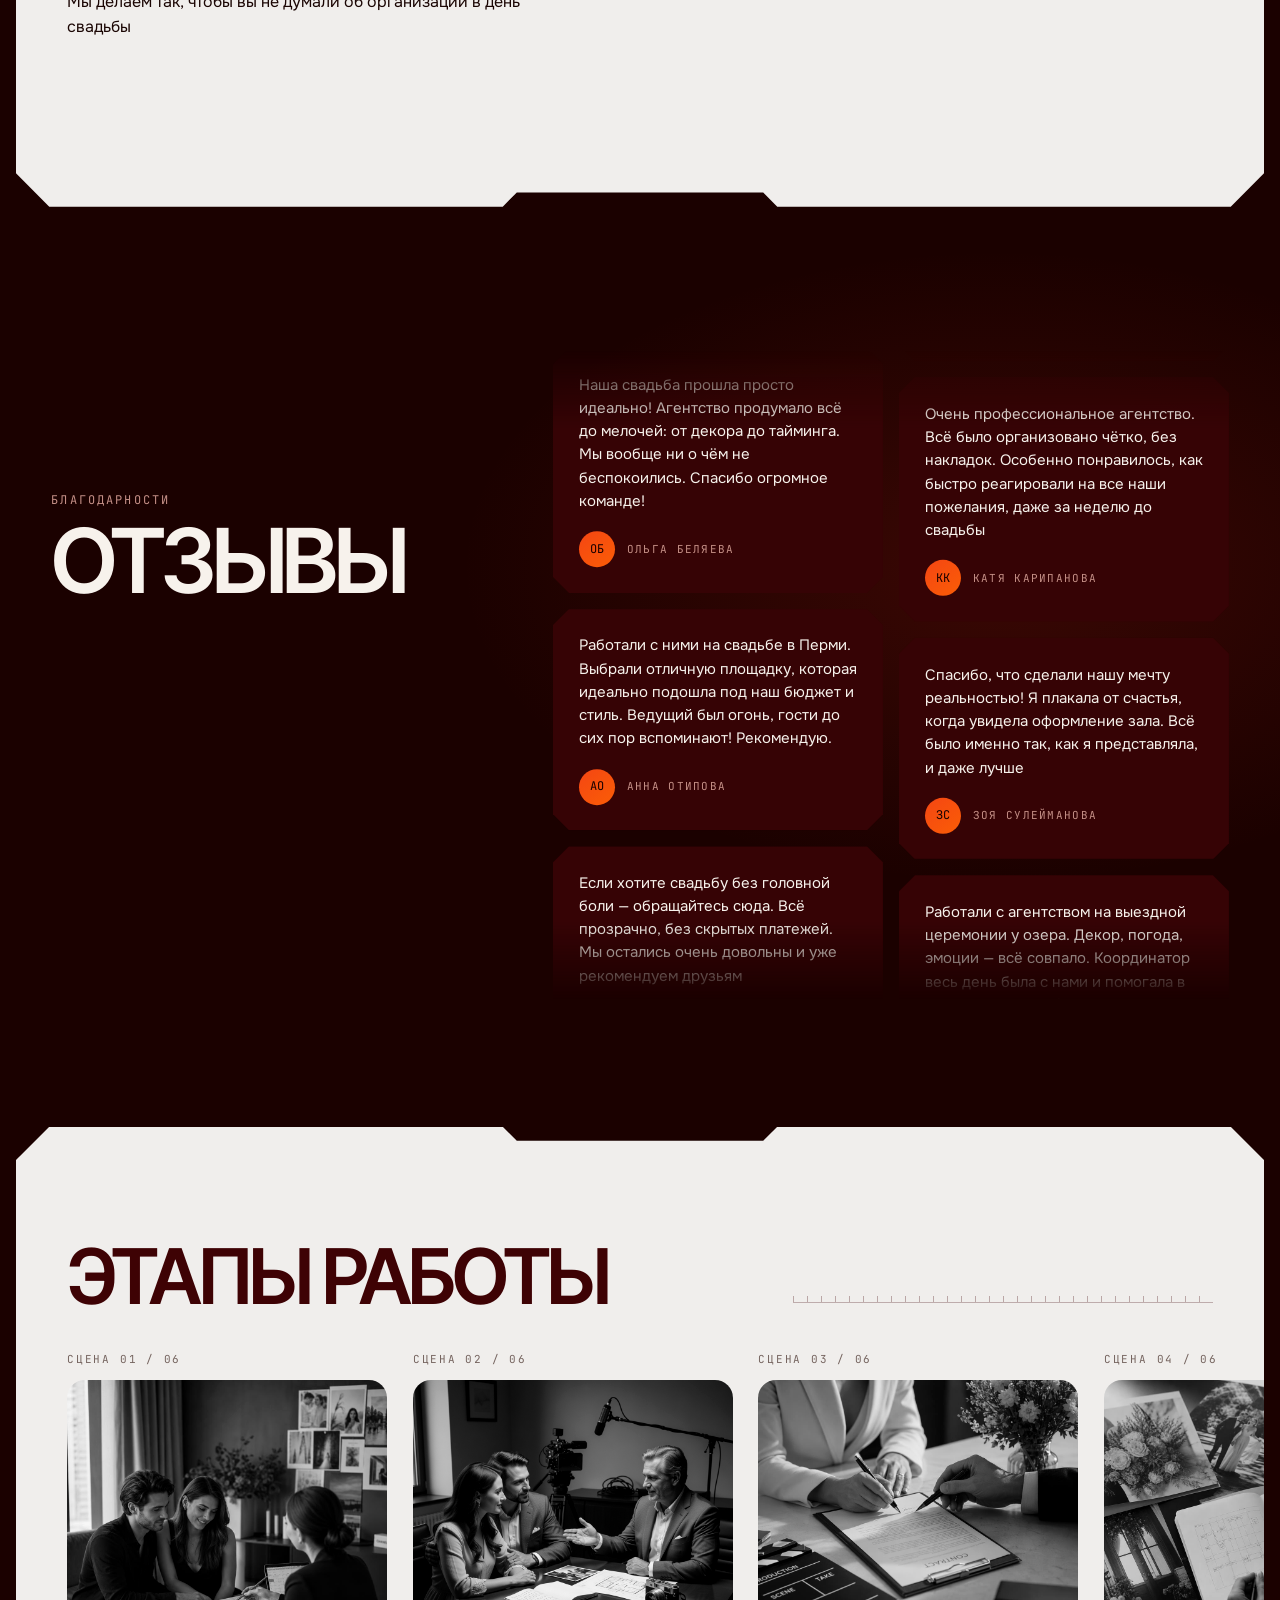
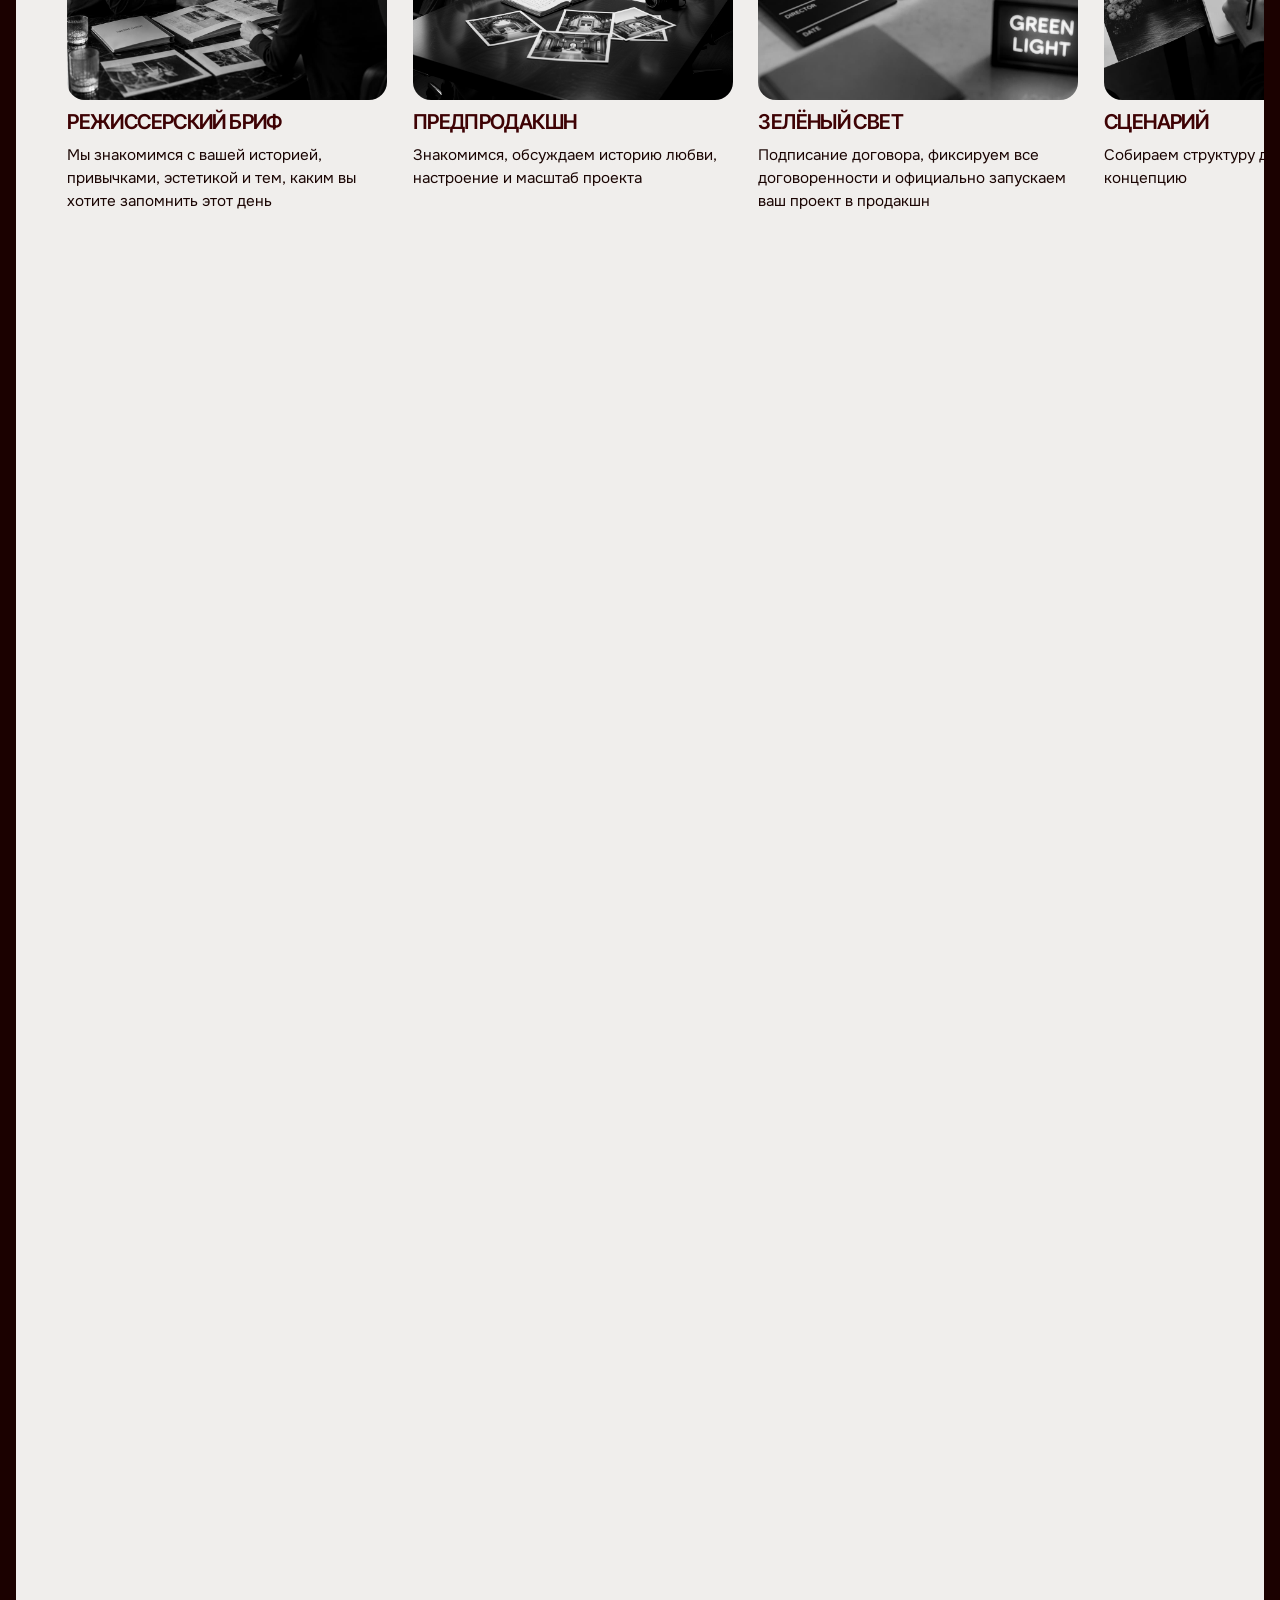
==== commit cd398515: "Обновлены фото: агентство, бэкстейдж, портфолио без состаренного эффекта, новый кейс Леся и Витя Co-" ====
--- a/index.html
+++ b/index.html
@@ -234,9 +234,9 @@
 
           <div class="backstage__media">
             <div class="fan">
-              <figure class="fan__card fan__card--left"><img src="assets/sections/05-behind-the-scenes/02-1230876b743acedfc33b.jpg" alt="Свадебное платье, расшитое стразами" loading="lazy" width="768" height="1024"></figure>
-              <figure class="fan__card fan__card--right"><img src="assets/sections/05-behind-the-scenes/03-fe88687e2a3f124b8d51.png" alt="Две девушки на свадьбе" loading="lazy" width="1086" height="1448"></figure>
-              <figure class="fan__card fan__card--center"><img src="assets/sections/05-behind-the-scenes/04-0c11e202b7398e684289.jpg" alt="Ведущая с микрофоном на свадьбе" loading="lazy" width="768" height="1024"></figure>
+              <figure class="fan__card fan__card--left"><img src="assets/sections/05-behind-the-scenes/02-1230876b743acedfc33b.jpg" alt="Невеста в солнцезащитных очках с бокалом коктейля" loading="lazy" width="900" height="1200"></figure>
+              <figure class="fan__card fan__card--right"><img src="assets/sections/05-behind-the-scenes/03-fe88687e2a3f124b8d51.png" alt="Девушка в золотом платье на свадебном торжестве" loading="lazy" width="1086" height="1448"></figure>
+              <figure class="fan__card fan__card--center"><img src="assets/sections/05-behind-the-scenes/04-0c11e202b7398e684289.jpg" alt="Подруги обнимаются с букетом невесты" loading="lazy" width="900" height="1200"></figure>
             </div>
 
             <ul class="stats">
@@ -397,6 +397,14 @@
             <span class="work__more">Смотреть все фото <span class="cta__arrow" aria-hidden="true"><svg viewBox="0 0 12 12" focusable="false"><path d="M3 9 9 3M4.5 3H9v4.5"/></svg><svg viewBox="0 0 12 12" focusable="false"><path d="M3 9 9 3M4.5 3H9v4.5"/></svg></span></span>
           </a>
         </li>
+        <li class="works__item" style="--r: 0.667">
+          <a class="work" href="#lesyavitya">
+            <img class="work__img" src="assets/sections/07-portfolio/cover-11-lesya-vitya.jpg" width="1680" height="2520" alt="Леся и Витя, свадебная съёмка" loading="lazy">
+            <span class="work__tag">КАДР 011</span>
+            <span class="work__names">ЛЕСЯ И ВИТЯ</span>
+            <span class="work__more">Смотреть все фото <span class="cta__arrow" aria-hidden="true"><svg viewBox="0 0 12 12" focusable="false"><path d="M3 9 9 3M4.5 3H9v4.5"/></svg><svg viewBox="0 0 12 12" focusable="false"><path d="M3 9 9 3M4.5 3H9v4.5"/></svg></span></span>
+          </a>
+        </li>
         </ul>
       </div>
     </section>
@@ -416,7 +424,7 @@
               <h3 class="why__name">Без шаблонного сценария</h3>
               <p class="why__text">Никаких одинаковых свадеб и чужих референсов</p>
               <figure class="why__inline">
-                <img src="assets/sections/08-why-real/03-ebd03c95b8981e56ac48.jpg" alt="Пара у теплохода на набережной" loading="lazy" width="1680" height="1254">
+                <img src="assets/sections/08-why-real/03-ebd03c95b8981e56ac48.jpg" alt="Жених и невеста держатся за руки" loading="lazy" width="1680" height="1254">
               </figure>
             </li>
             <li class="why__item" data-why="1">
@@ -424,7 +432,7 @@
               <h3 class="why__name">Искренние эмоции</h3>
               <p class="why__text">Только живые моменты и атмосфера, в которой комфортно быть собой</p>
               <figure class="why__inline">
-                <img src="assets/sections/08-why-real/04-e3f0c070cd99dd210e89.jpg" alt="Жених и невеста обнимаются у красного занавеса" loading="lazy" width="1680" height="2085">
+                <img src="assets/sections/08-why-real/04-e3f0c070cd99dd210e89.jpg" alt="Жених и невеста радостно поднимают руки у красного занавеса" loading="lazy" width="1680" height="2085">
               </figure>
             </li>
             <li class="why__item" data-why="2">
@@ -432,7 +440,7 @@
               <h3 class="why__name">Без ощущения «мероприятия»</h3>
               <p class="why__text">Ваш день ощущается как история, а не как тайминг в банкетном зале</p>
               <figure class="why__inline">
-                <img src="assets/sections/08-why-real/05-648c653ffd974bbb7655.jpg" alt="Девушка листает альбом в саду" loading="lazy" width="1680" height="1254">
+                <img src="assets/sections/08-why-real/05-648c653ffd974bbb7655.jpg" alt="Девушка отдыхает у фонтана в саду" loading="lazy" width="1680" height="1254">
               </figure>
             </li>
             <li class="why__item" data-why="3">
@@ -440,7 +448,7 @@
               <h3 class="why__name">Без хаоса за кадром</h3>
               <p class="why__text">Мы делаем так, чтобы вы не думали об организации в день свадьбы</p>
               <figure class="why__inline">
-                <img src="assets/sections/08-why-real/02-05d06d152dcf6c3585cd.jpg" alt="Обручальные кольца на свадебном приглашении" loading="lazy" width="1680" height="1254">
+                <img src="assets/sections/08-why-real/02-05d06d152dcf6c3585cd.jpg" alt="Обручальное кольцо крупным планом" loading="lazy" width="1680" height="1254">
               </figure>
             </li>
           </ol>
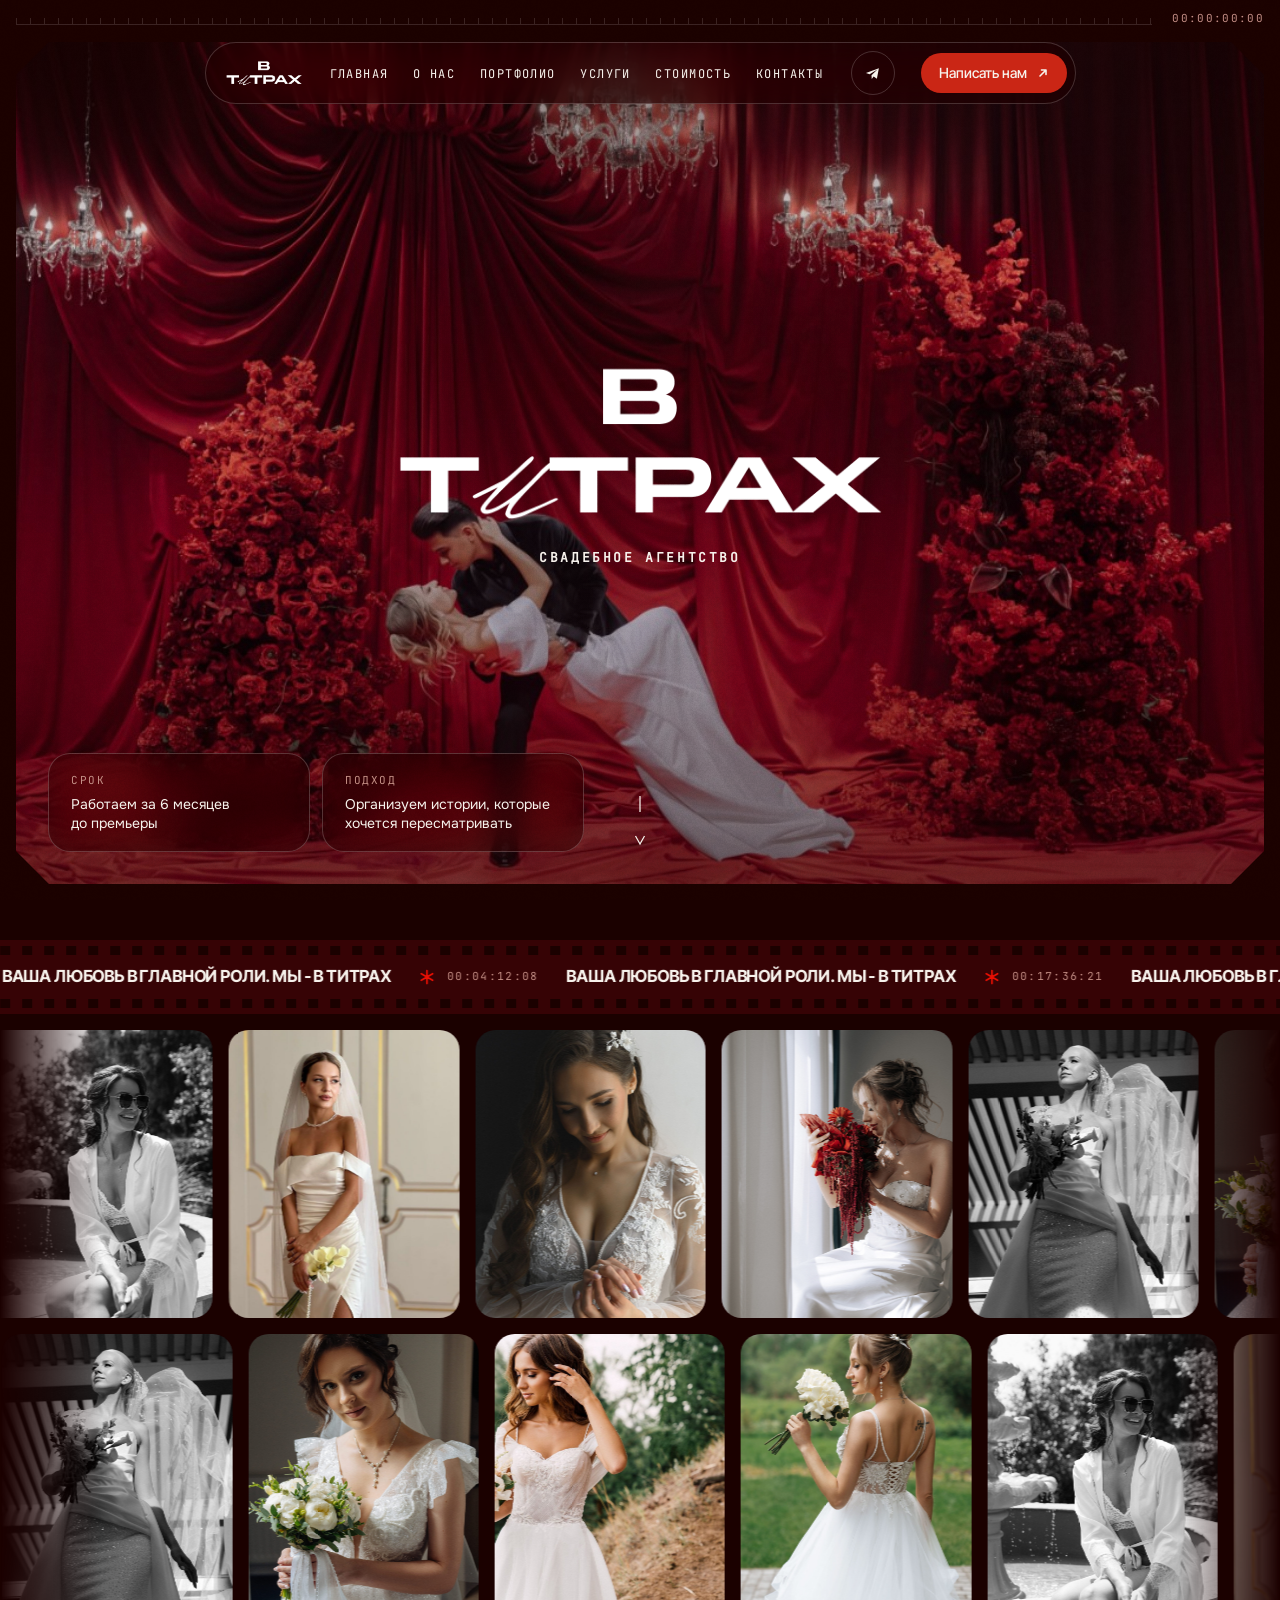
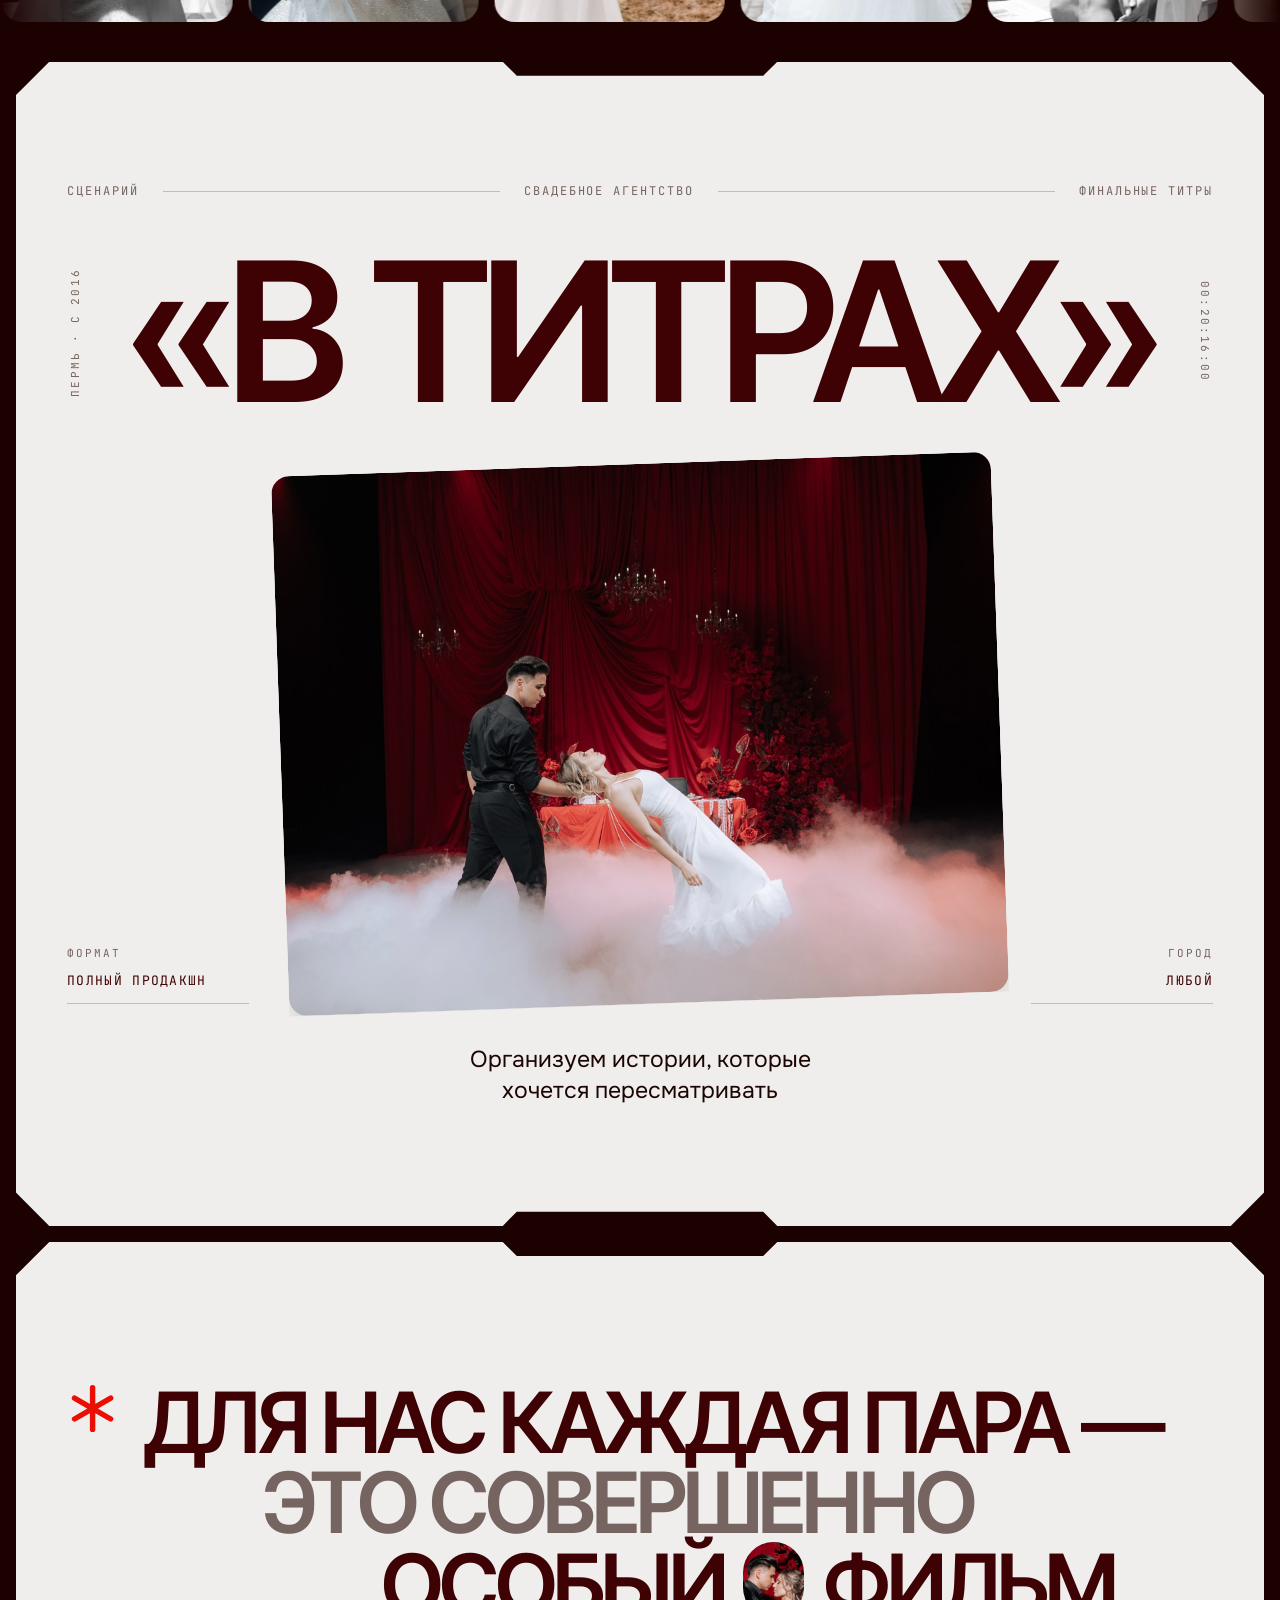
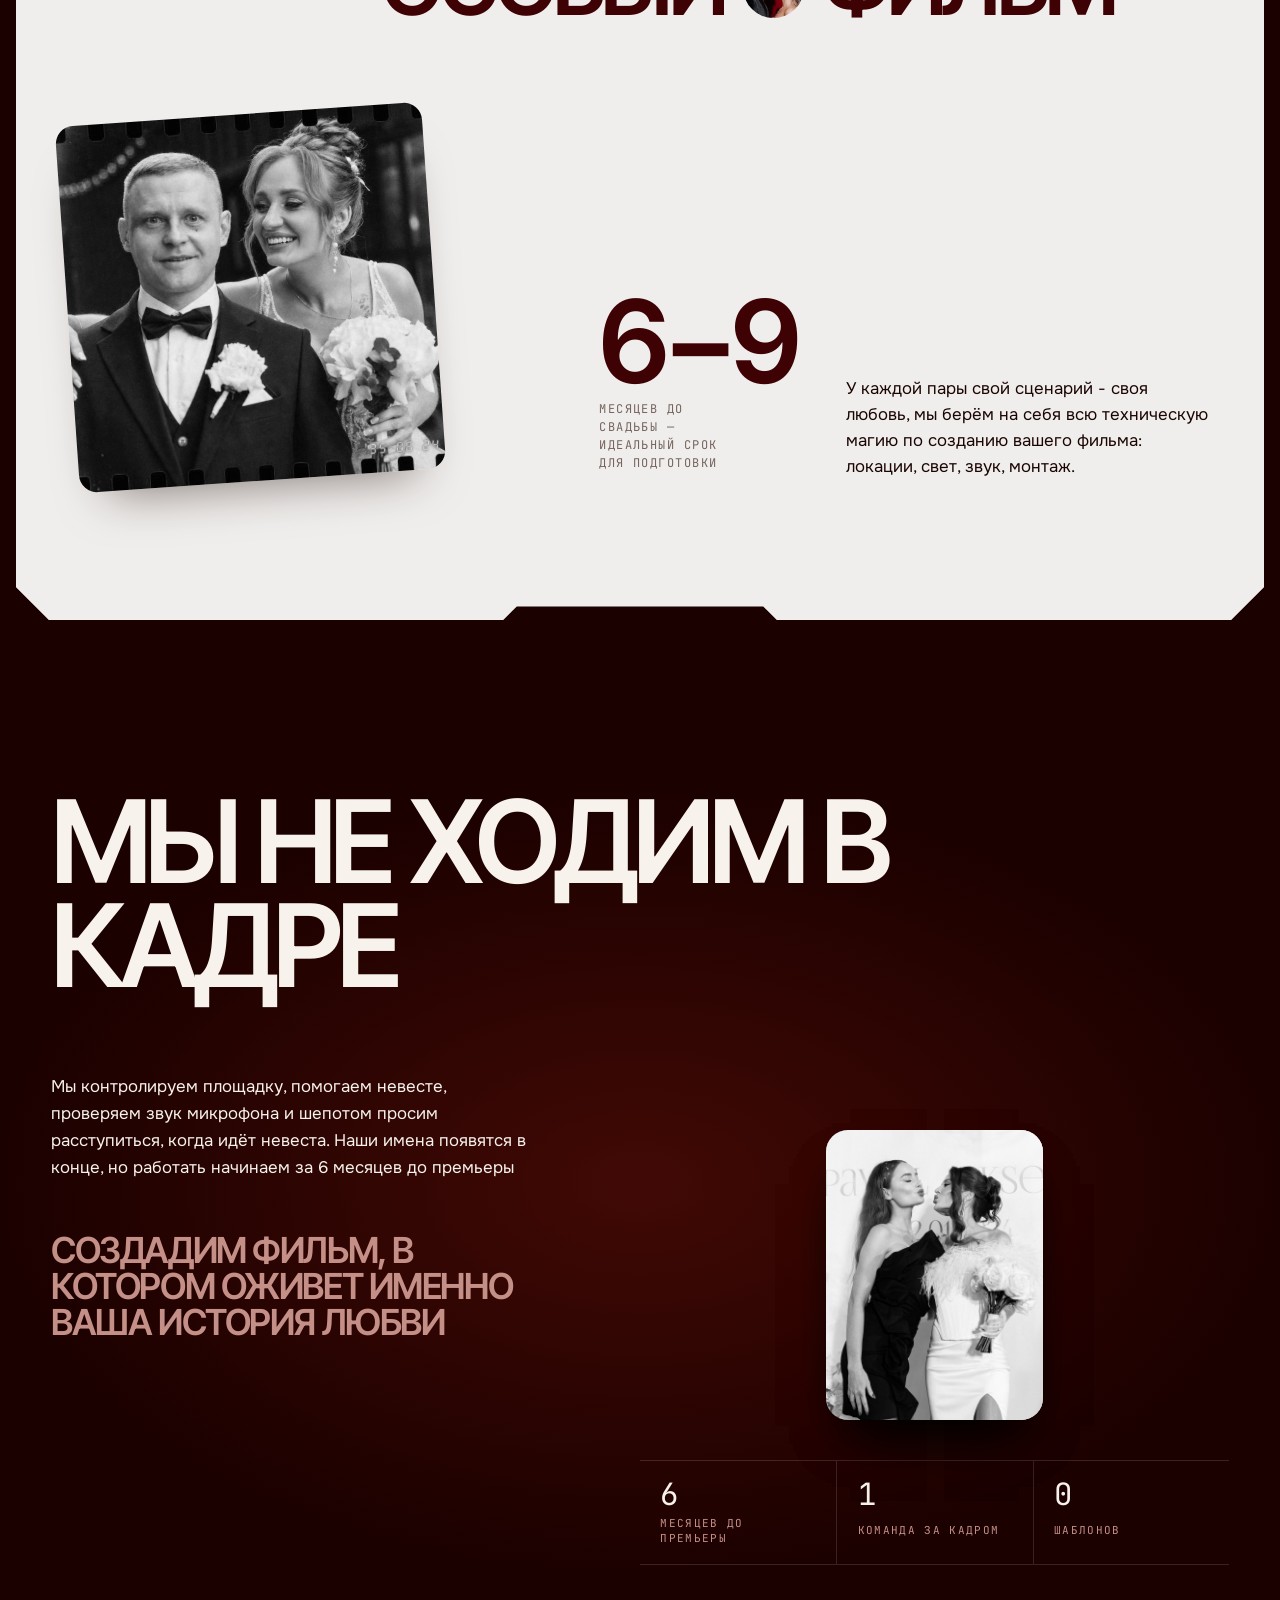
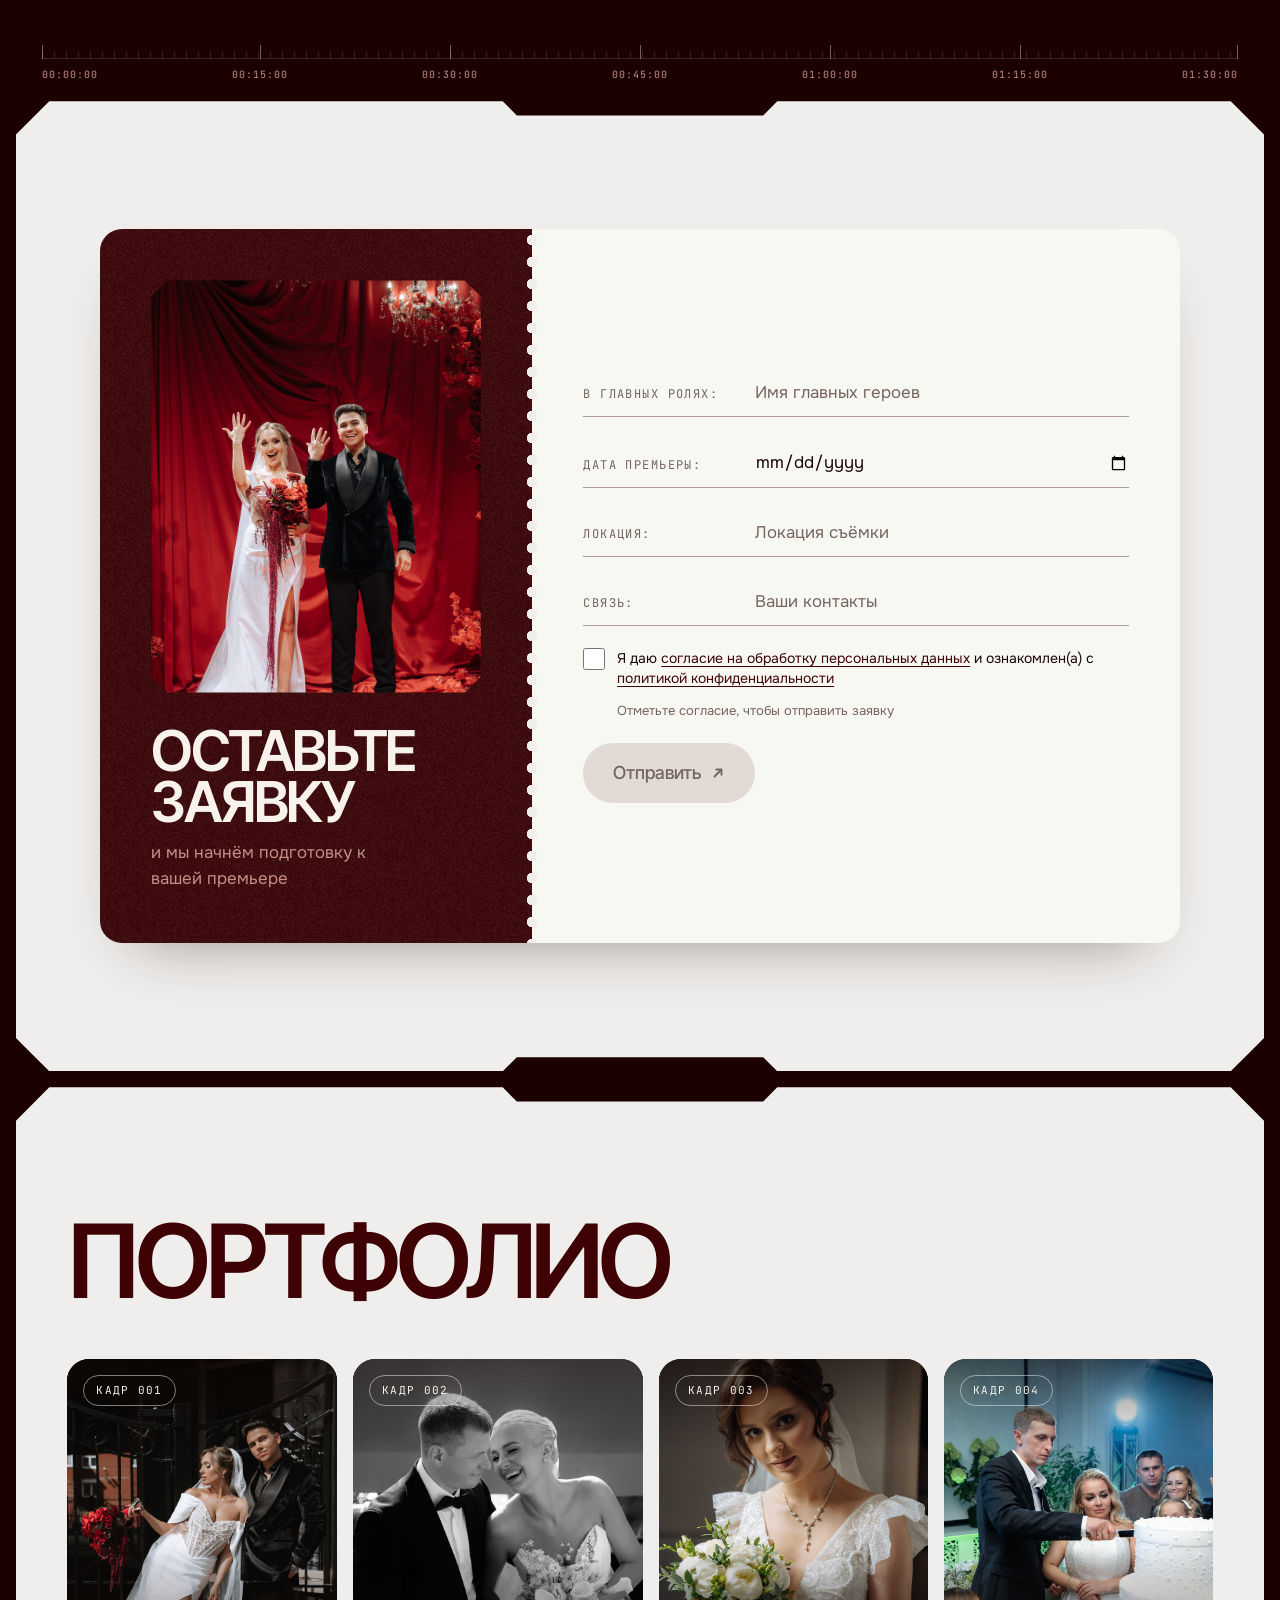
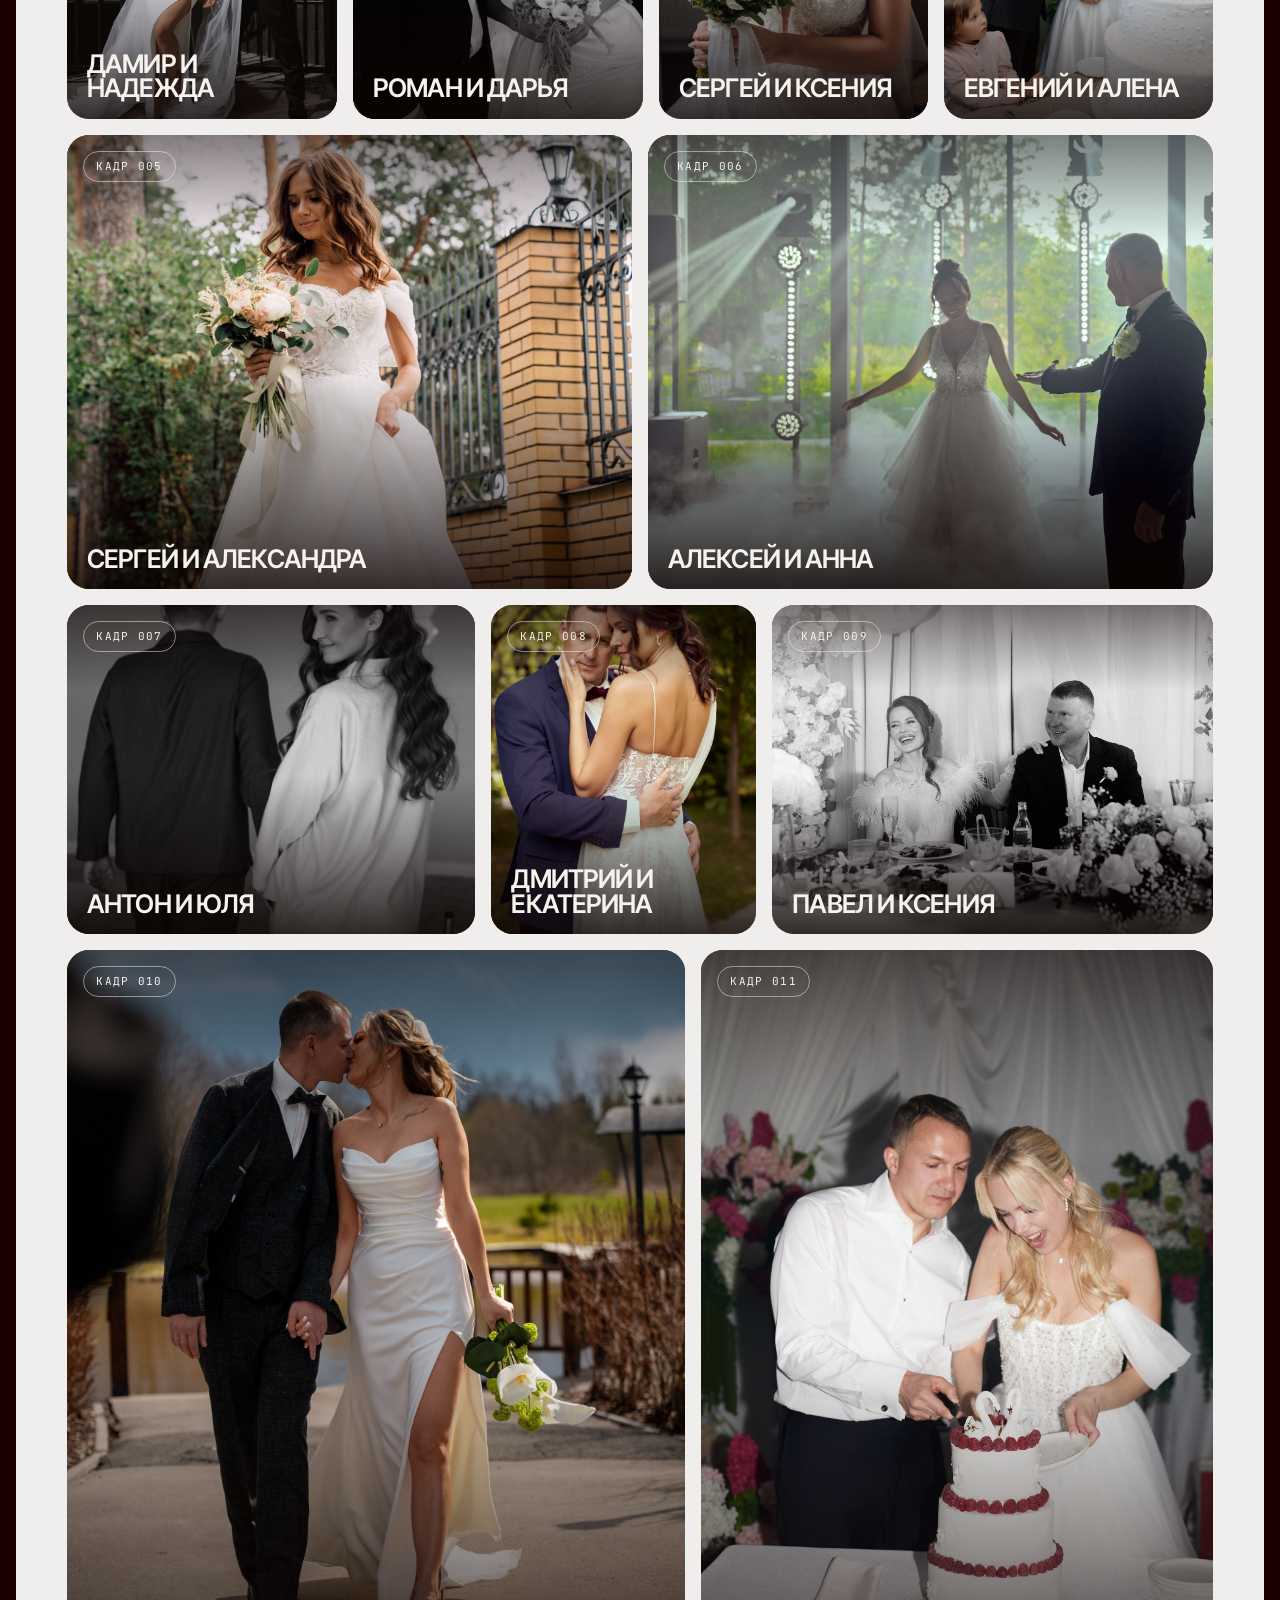
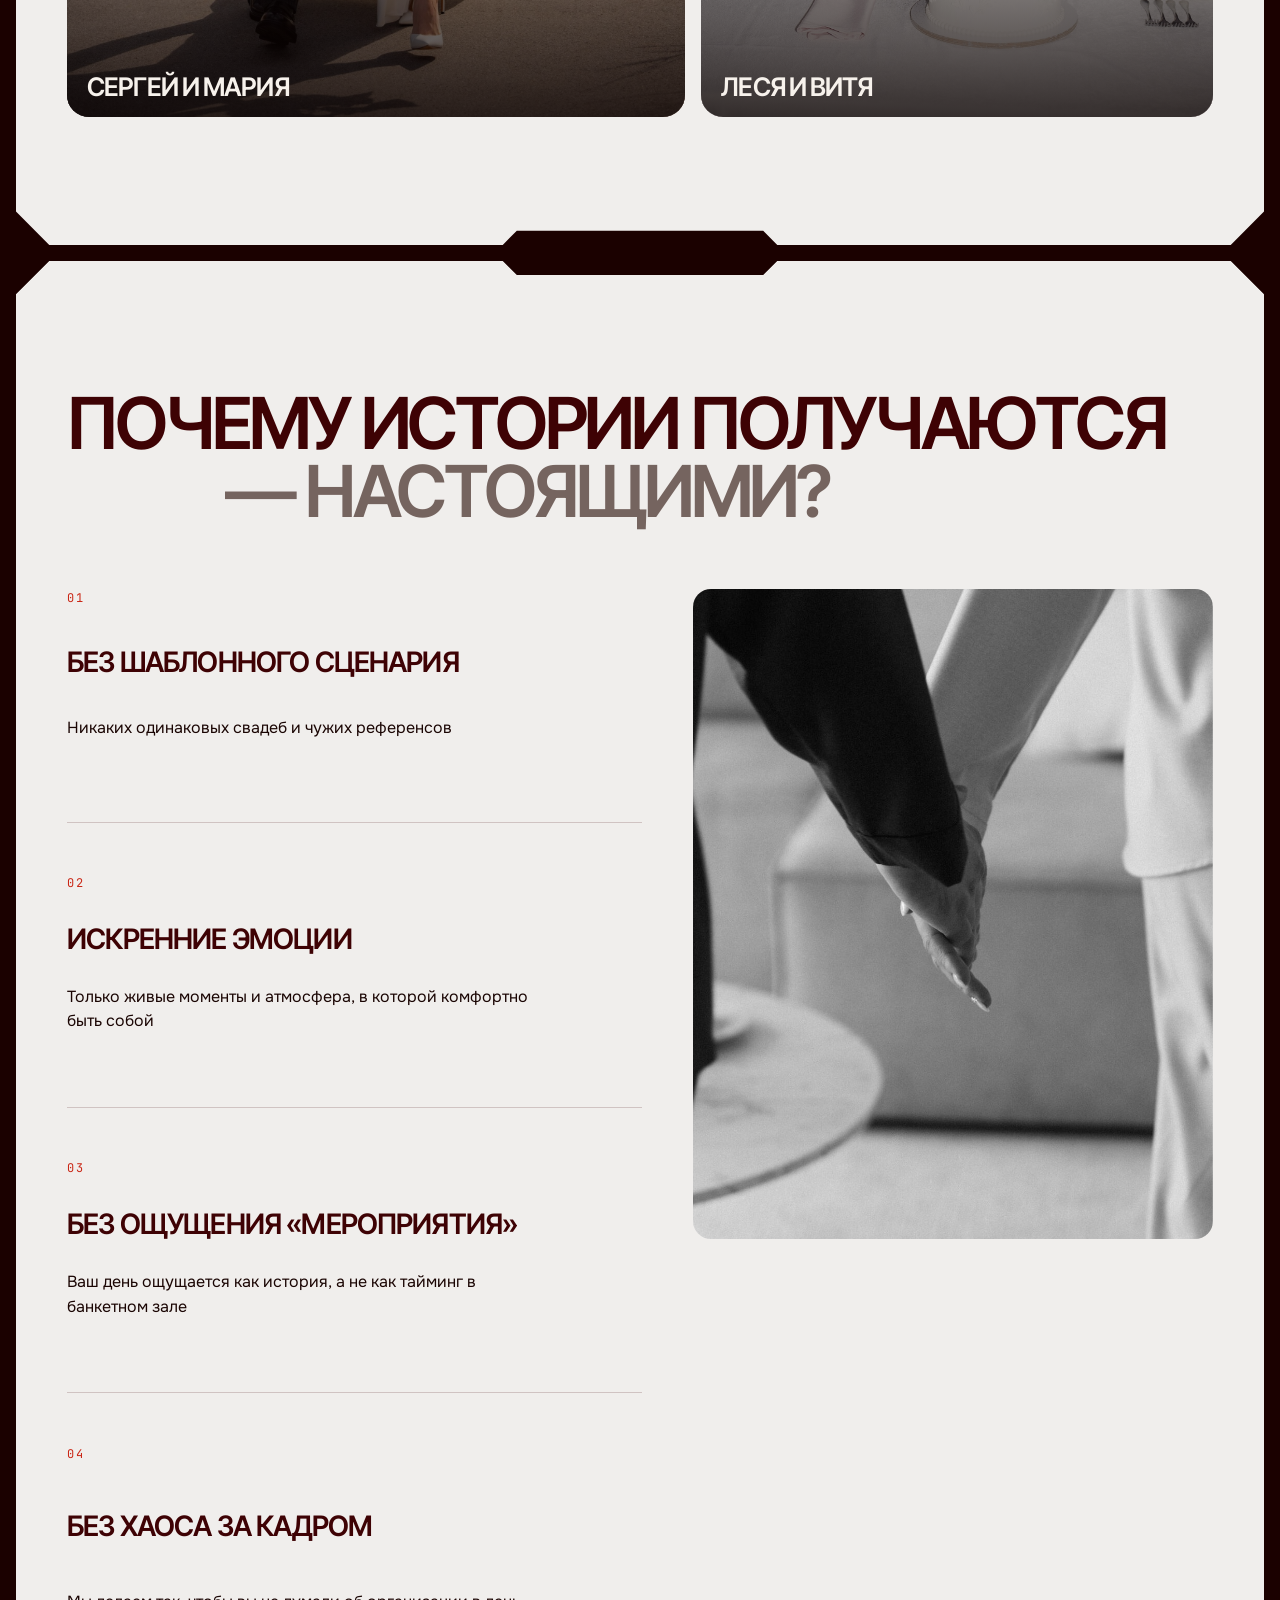
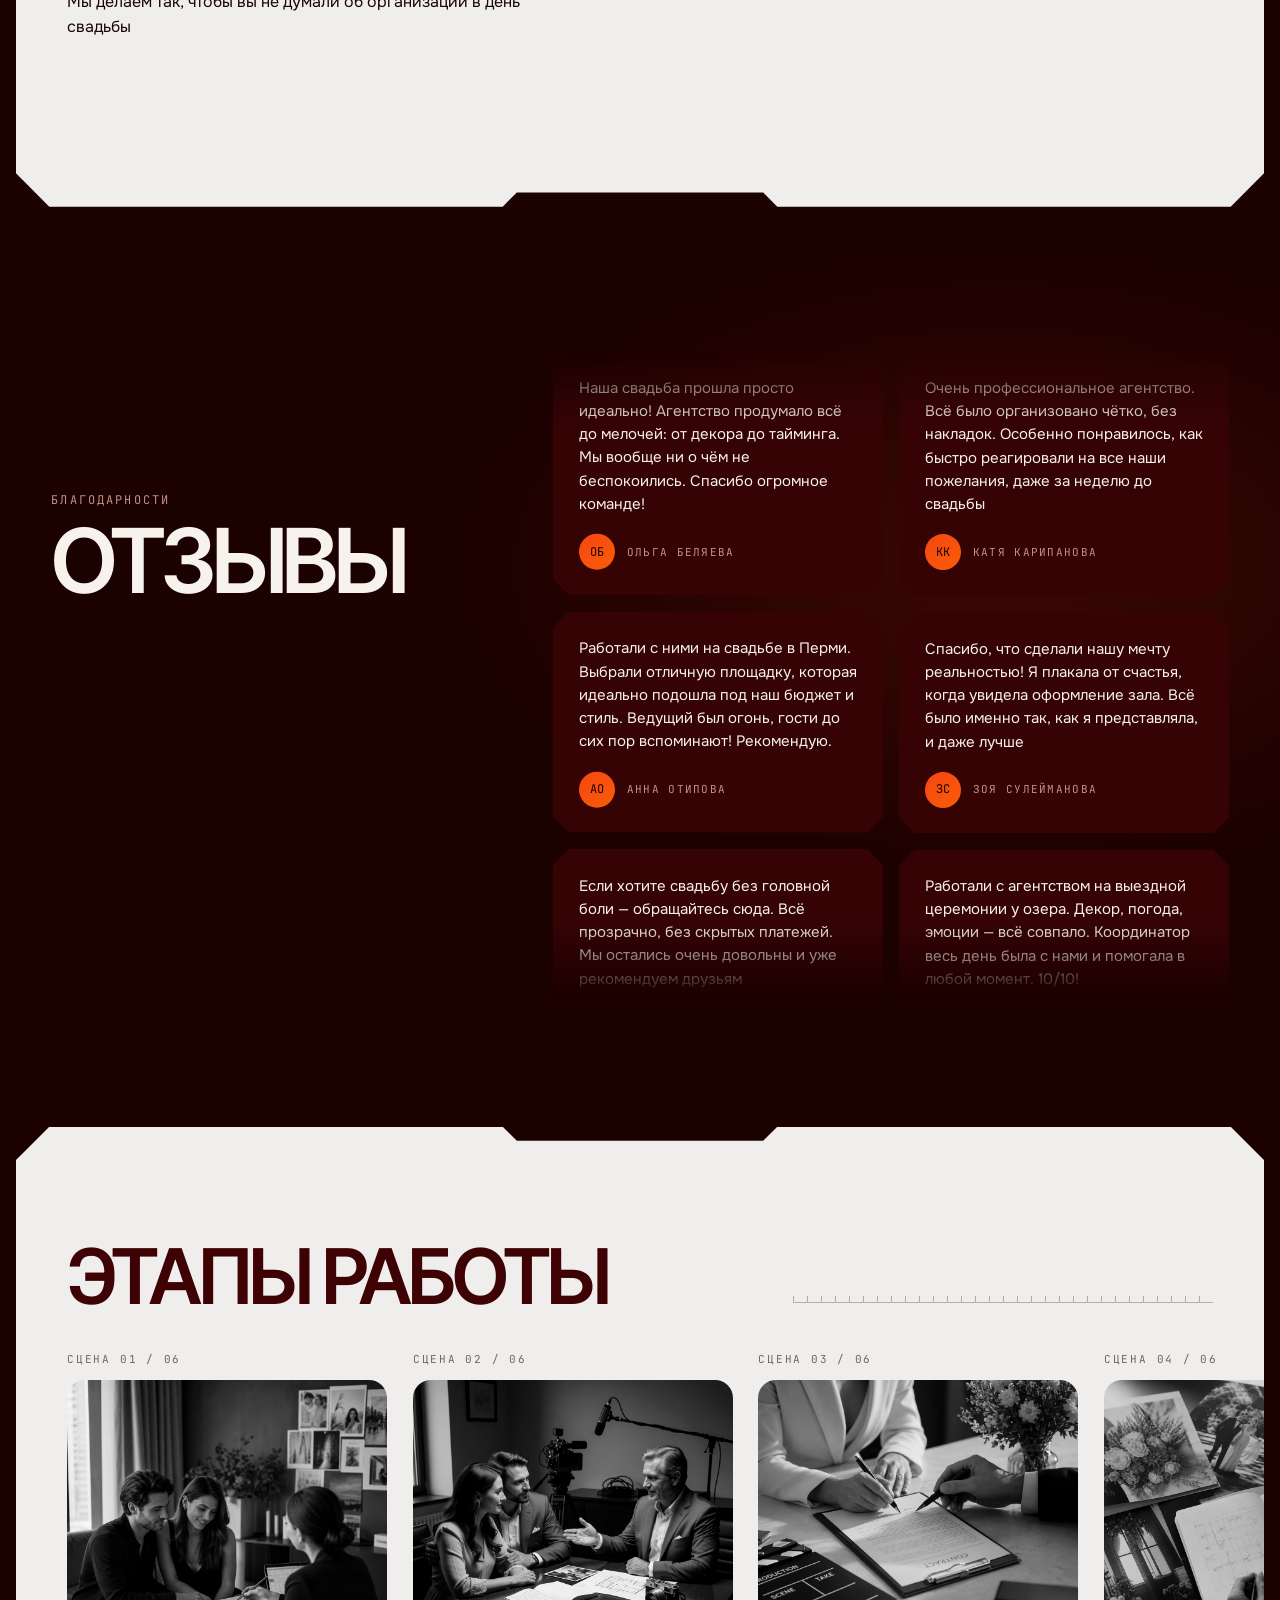
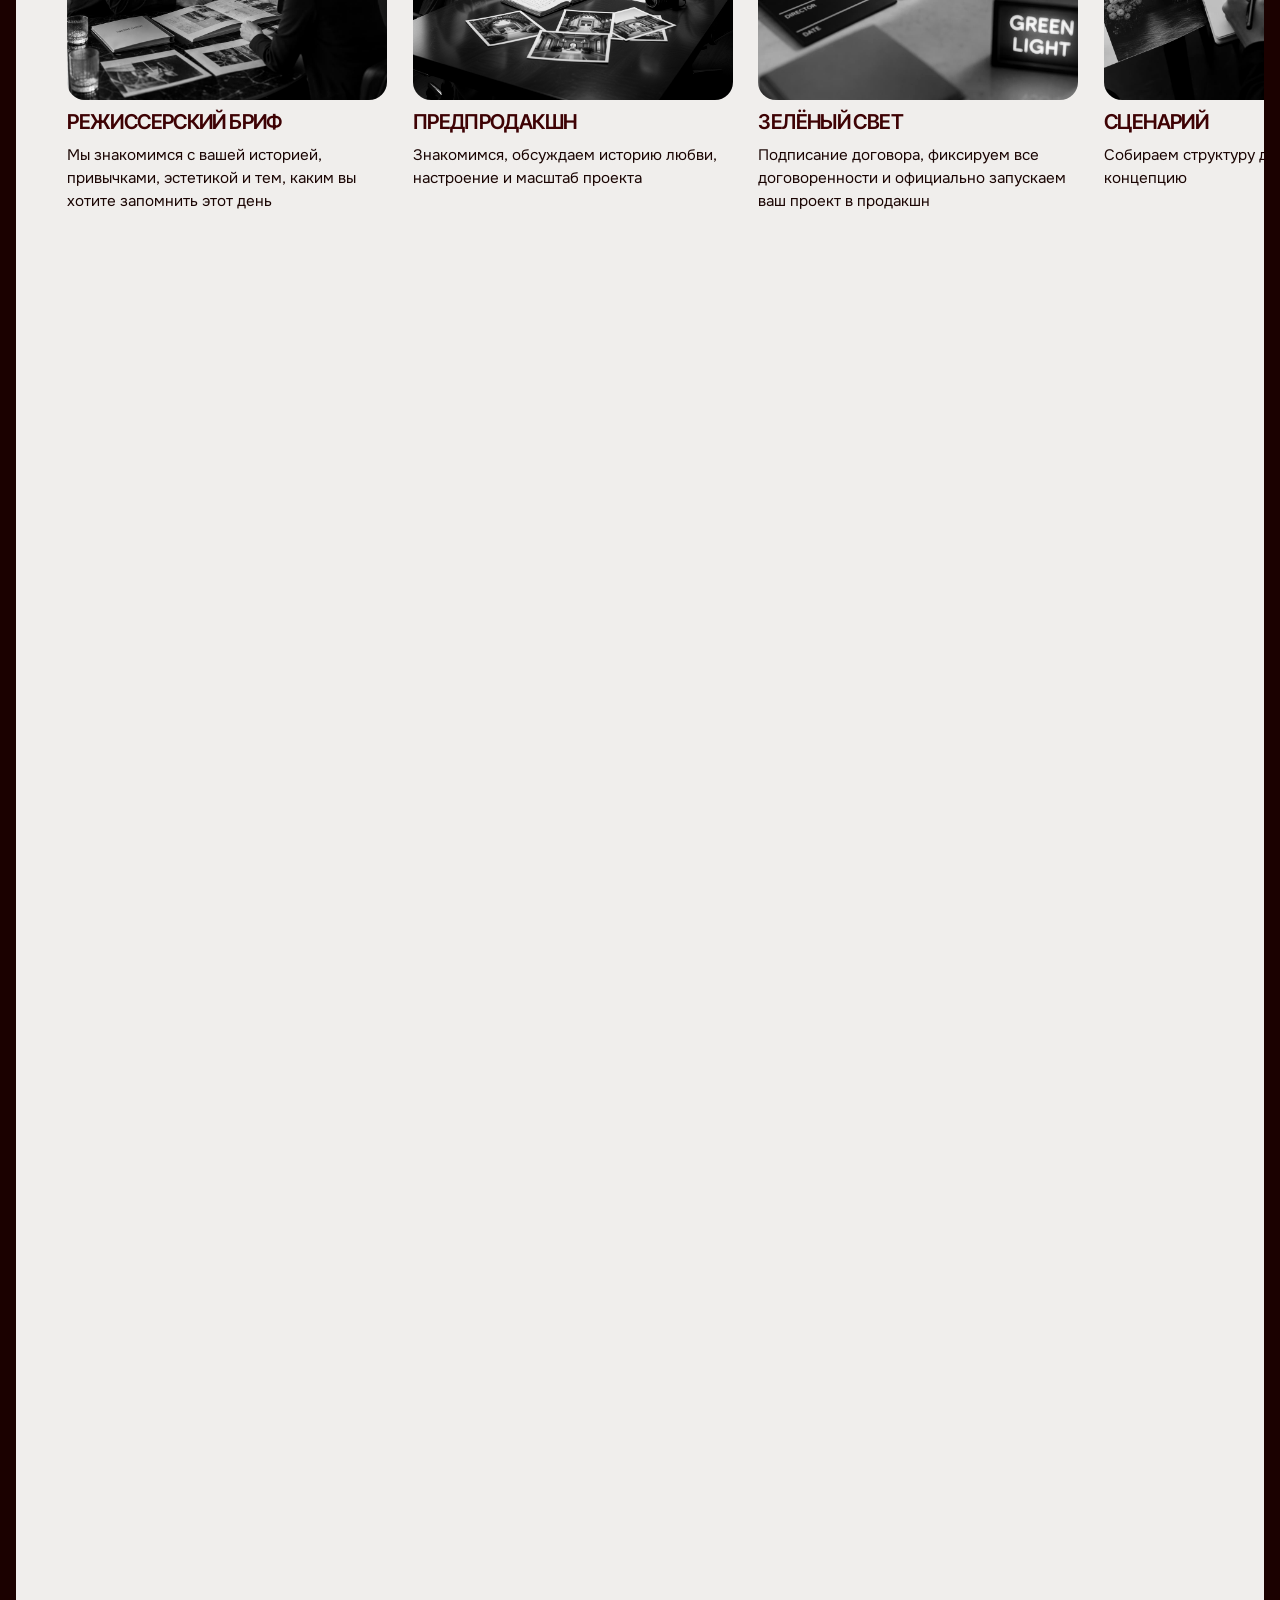
==== commit 7084045a: "Футер: подпись «Разработка сайта — brandknight.ru» Co-Authored-By: Claude Opus 5.5 <noreply@anthropi" ====
--- a/index.html
+++ b/index.html
@@ -788,6 +788,7 @@
 
     <div class="container footer__bottom">
       <p class="footer__copy">2016 © Все права защищены · <a href="http://help-wedding.ru/policy">Политика конфиденциальности</a></p>
+      <p class="footer__copy">Разработка сайта — <a href="https://brandknight.ru" target="_blank" rel="noopener">brandknight.ru</a></p>
     </div>
   </footer>
 
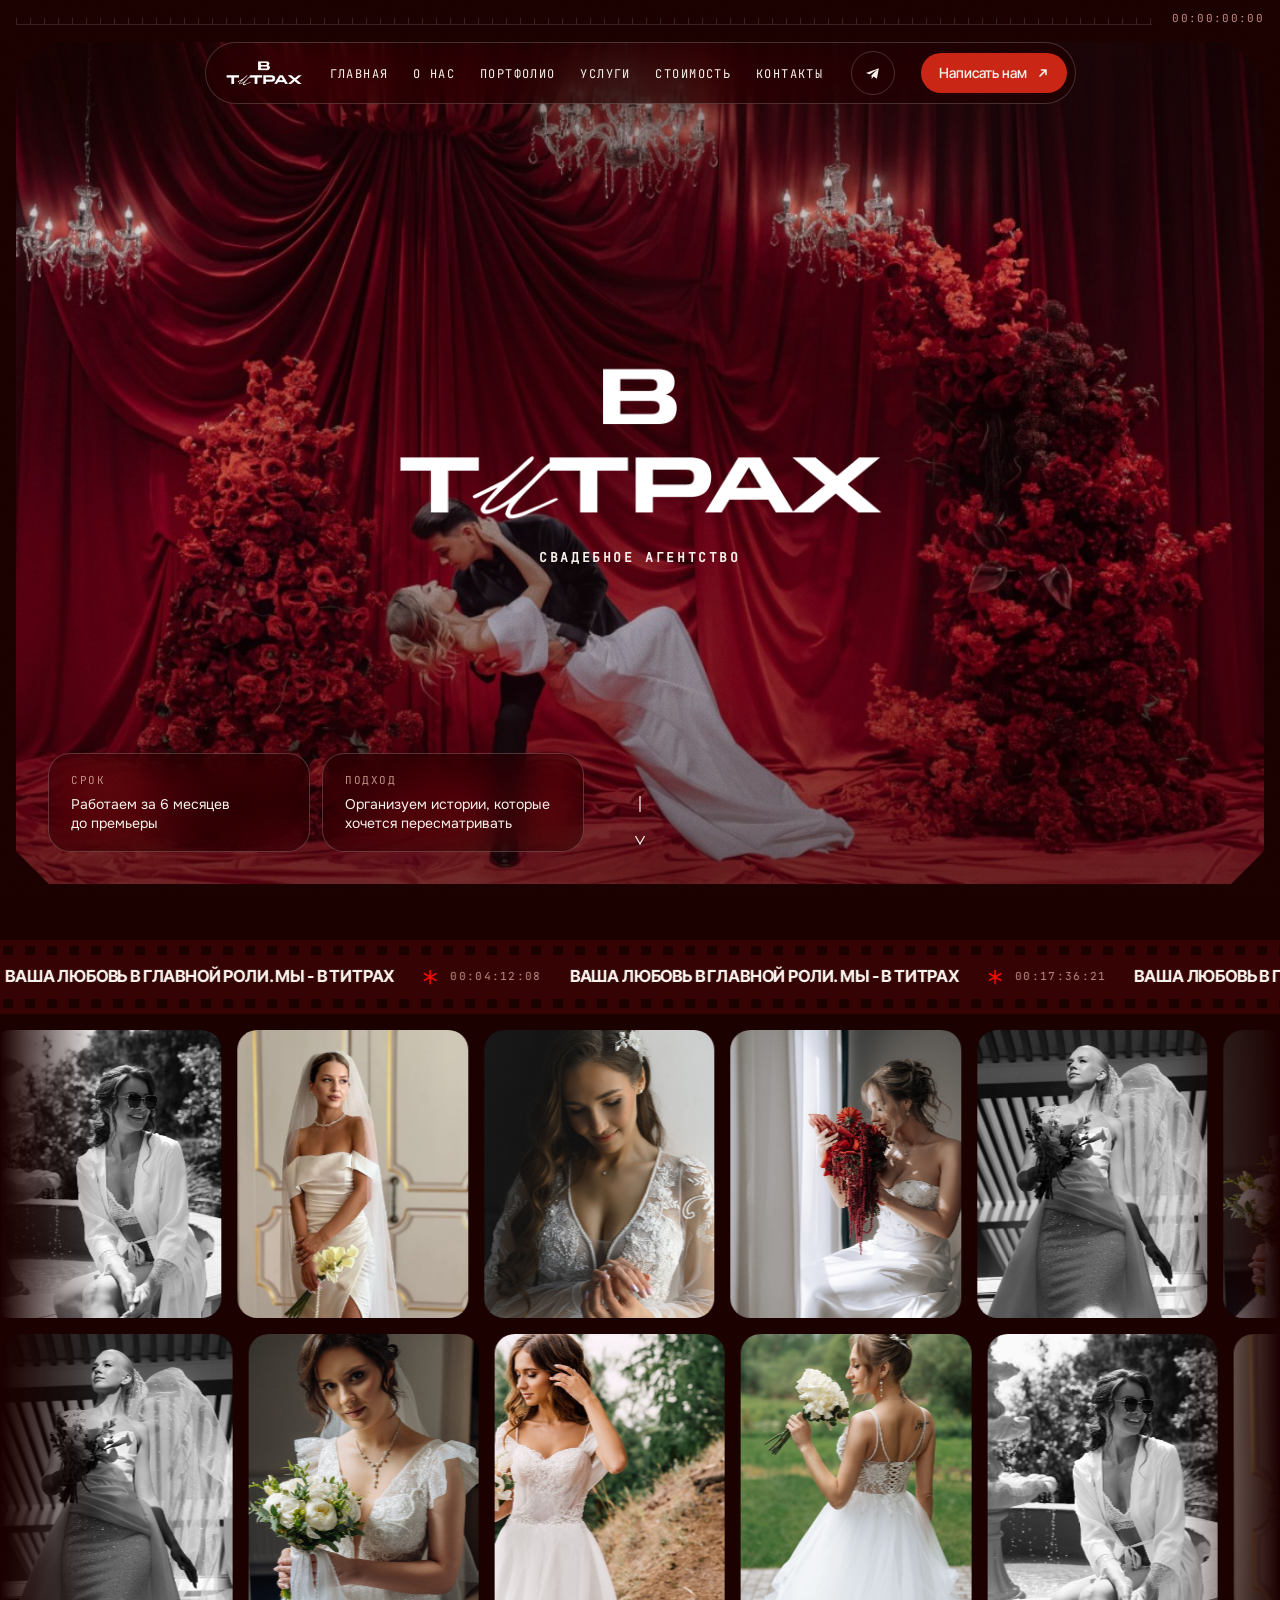
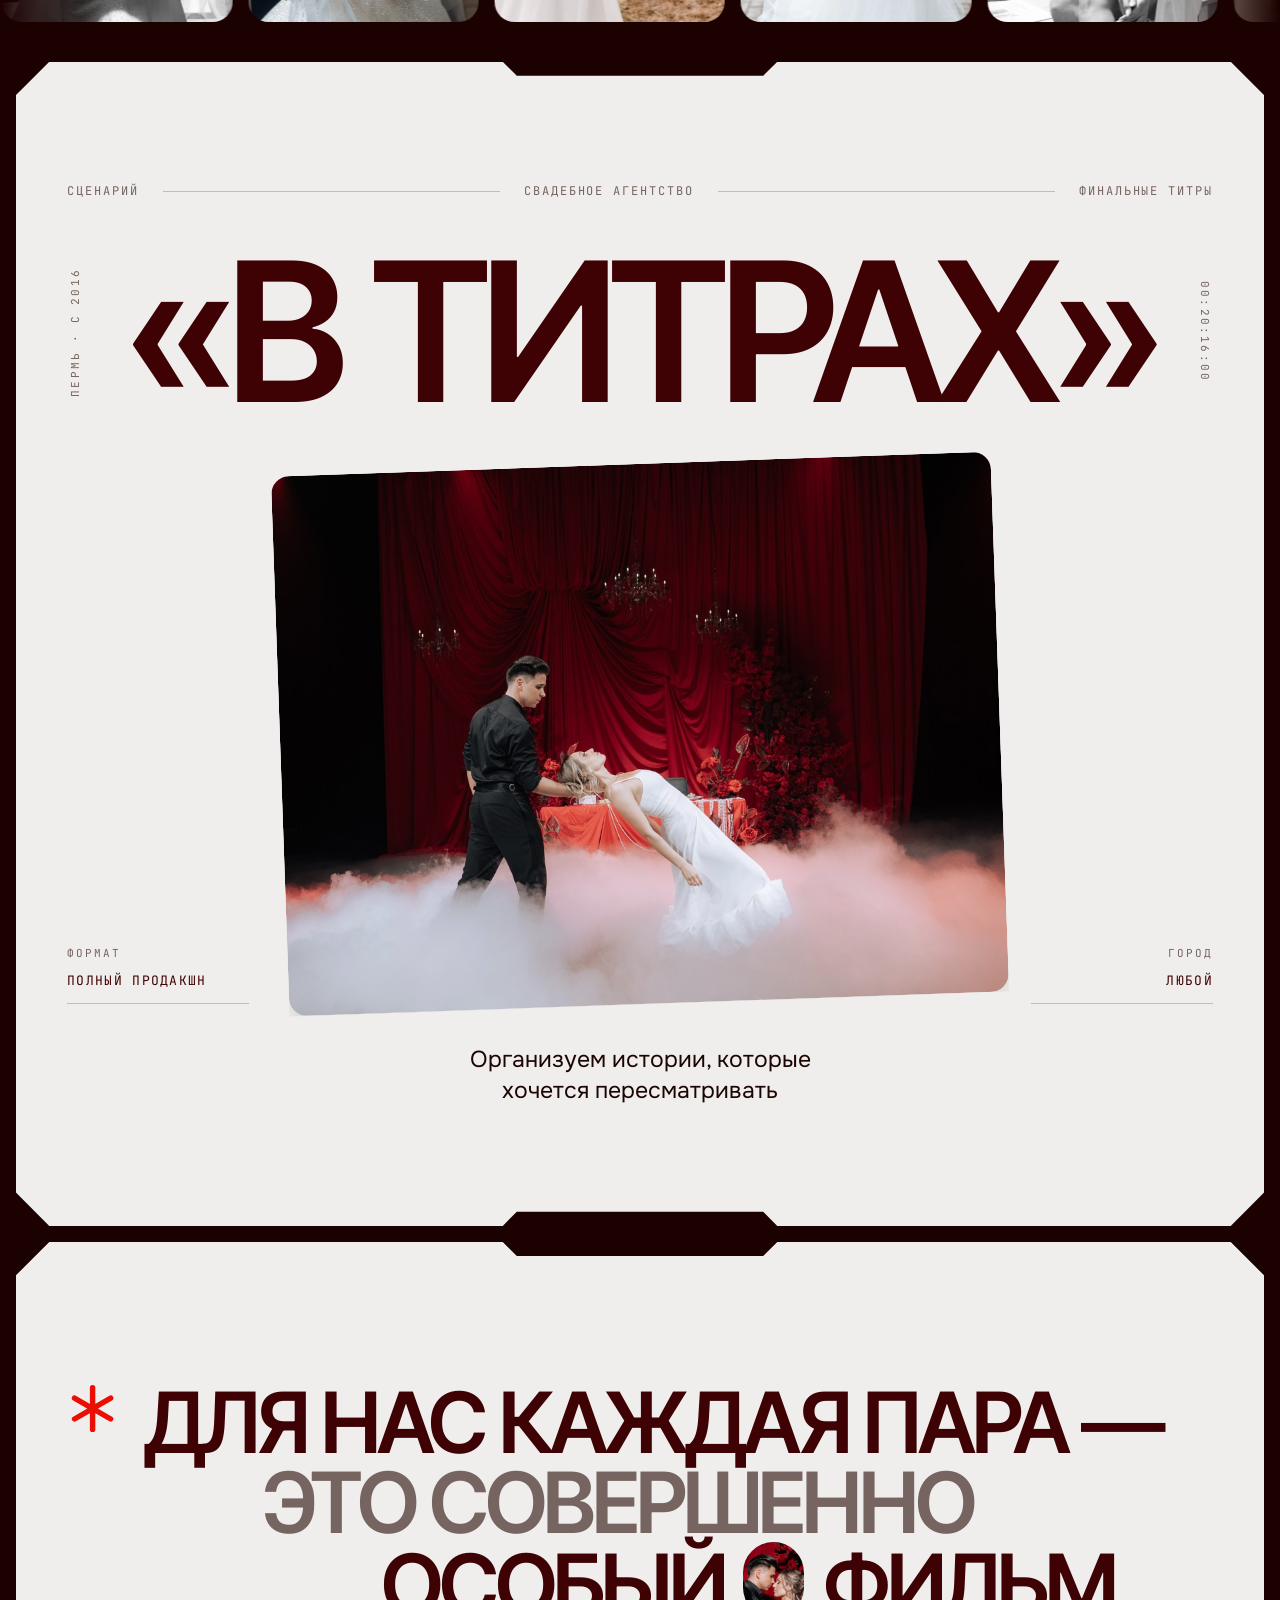
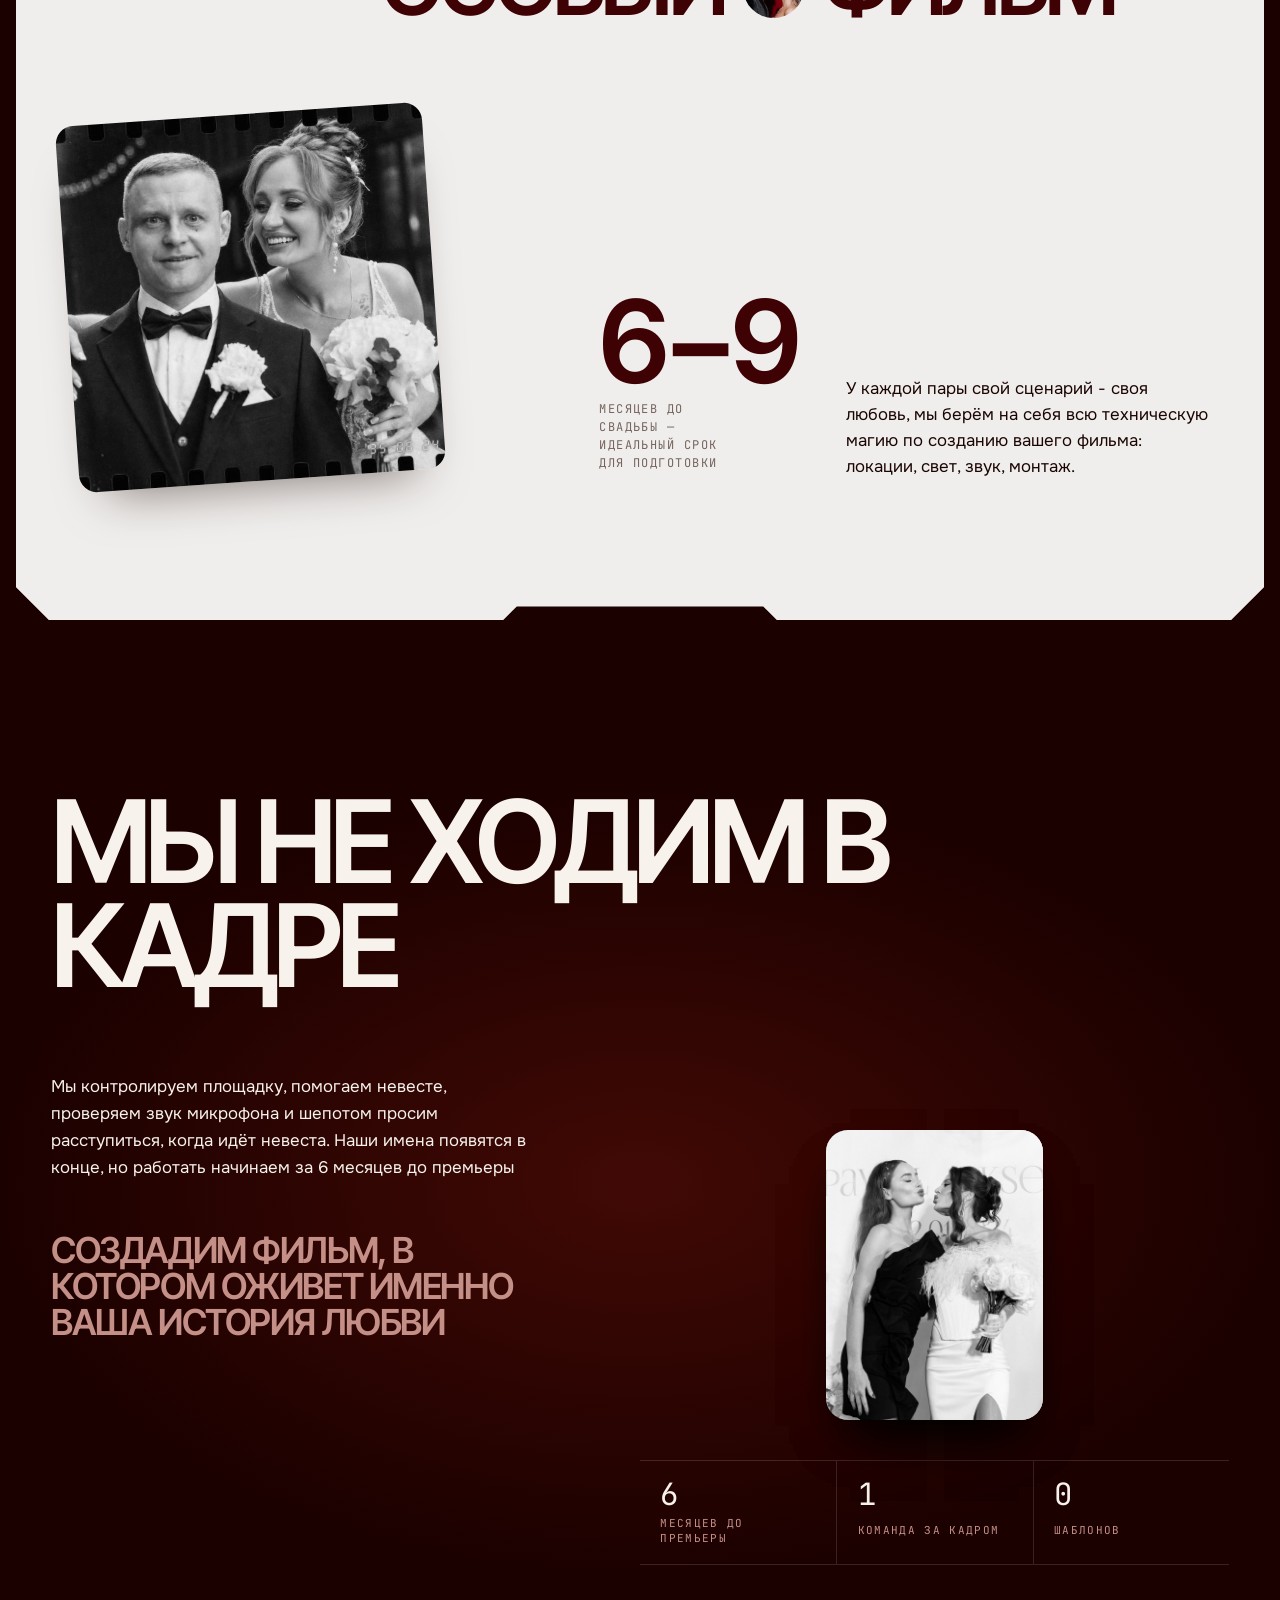
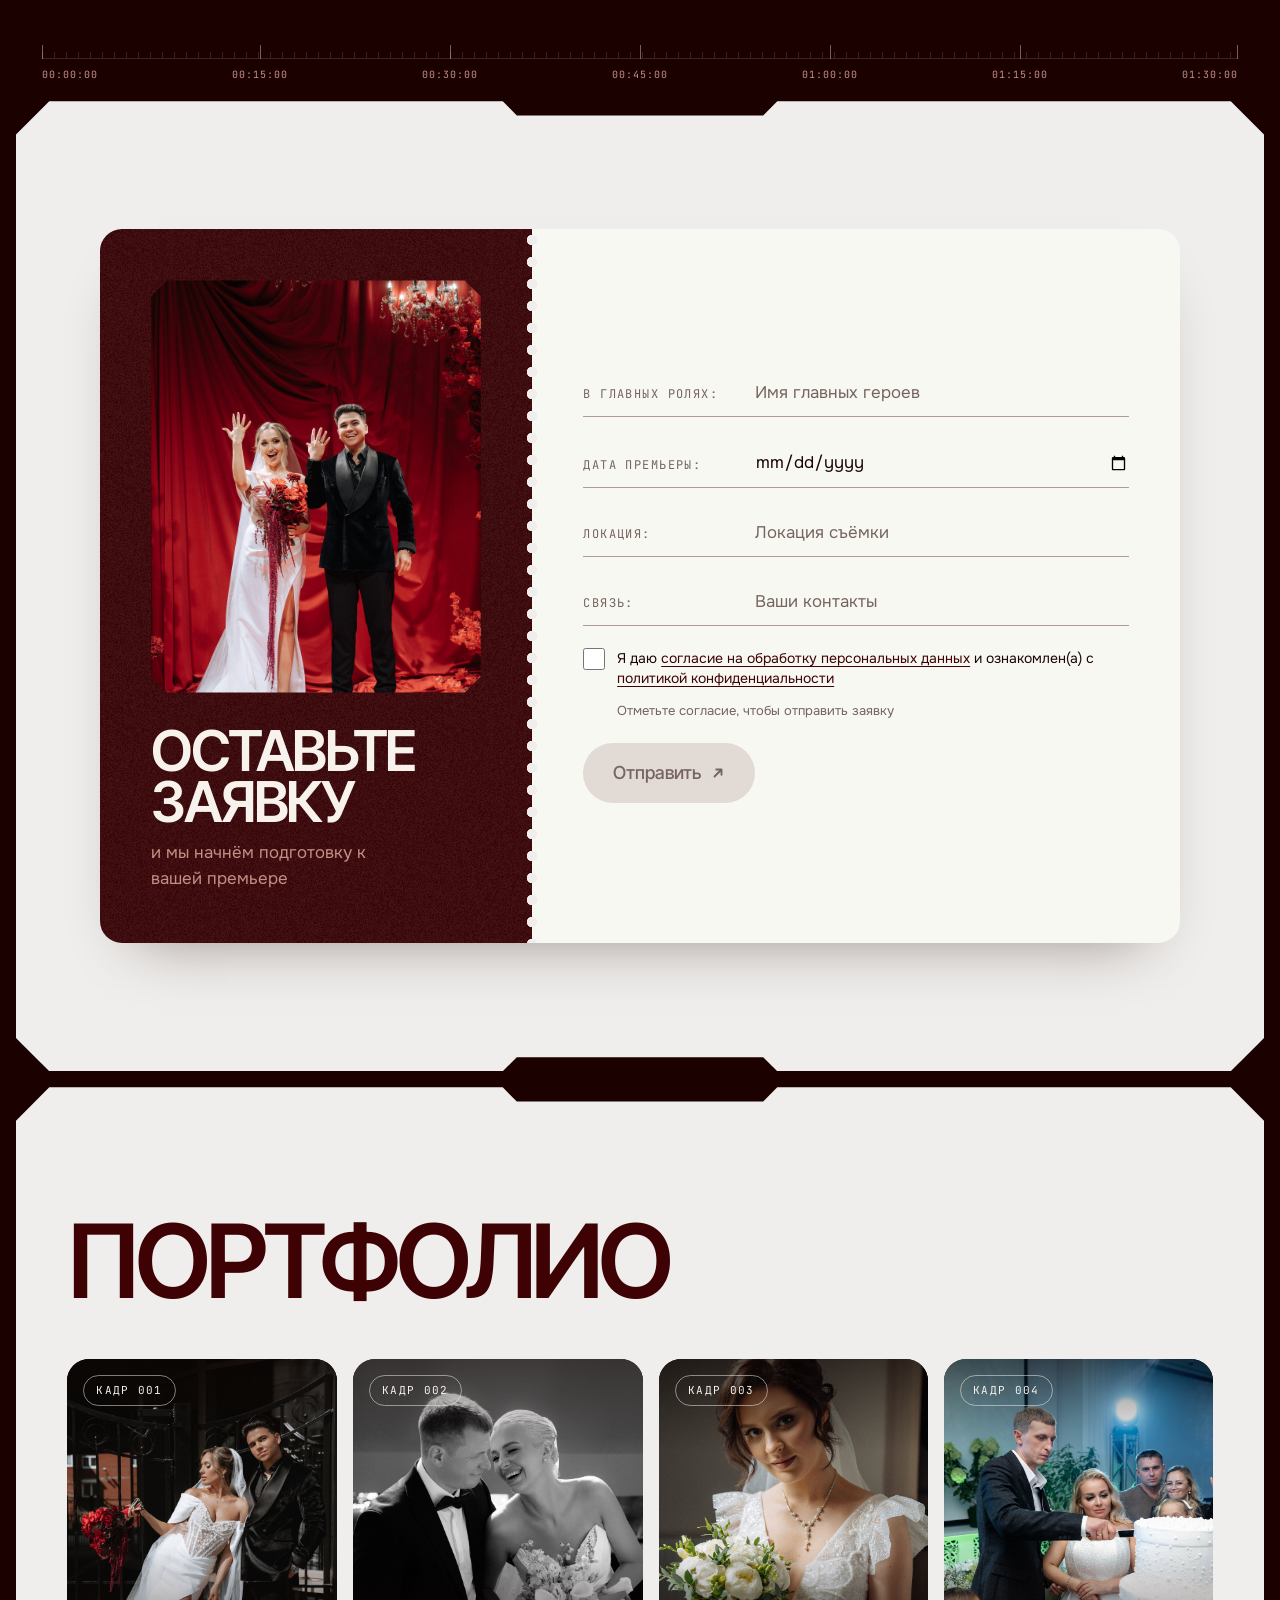
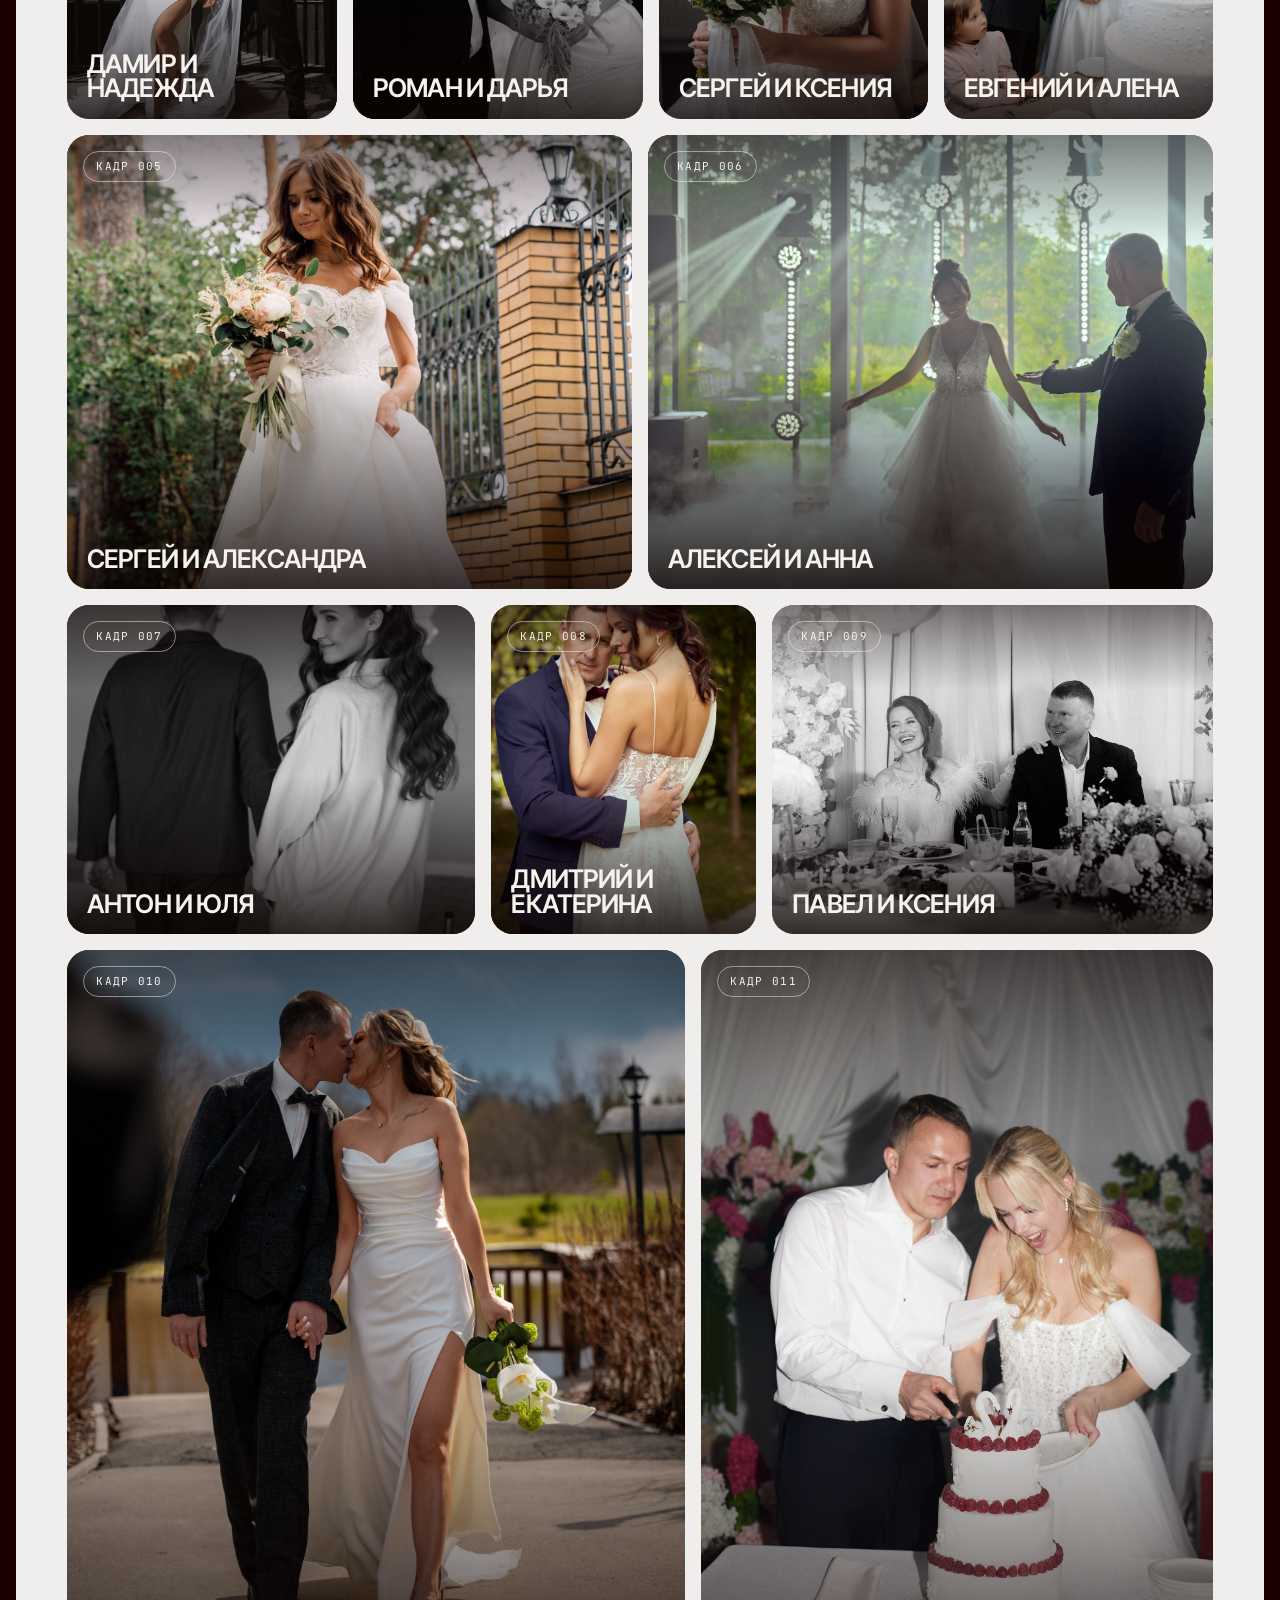
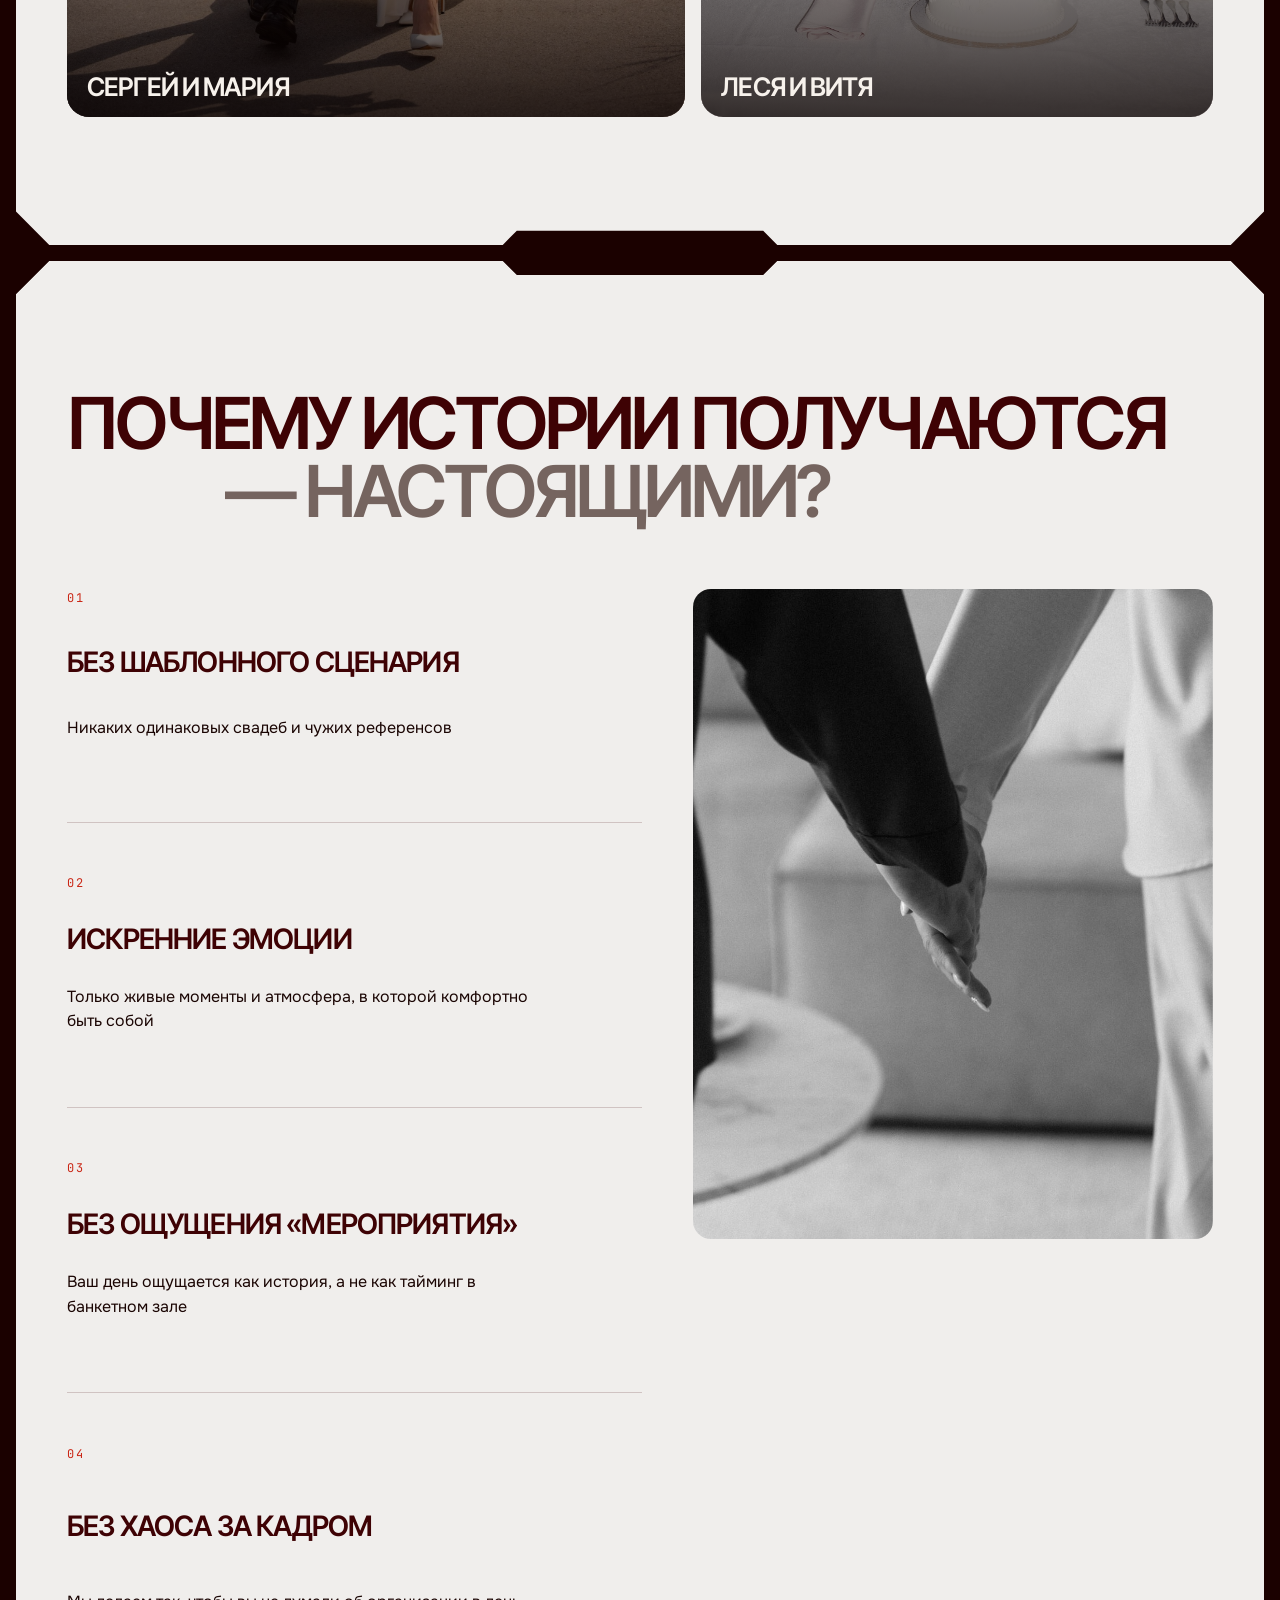
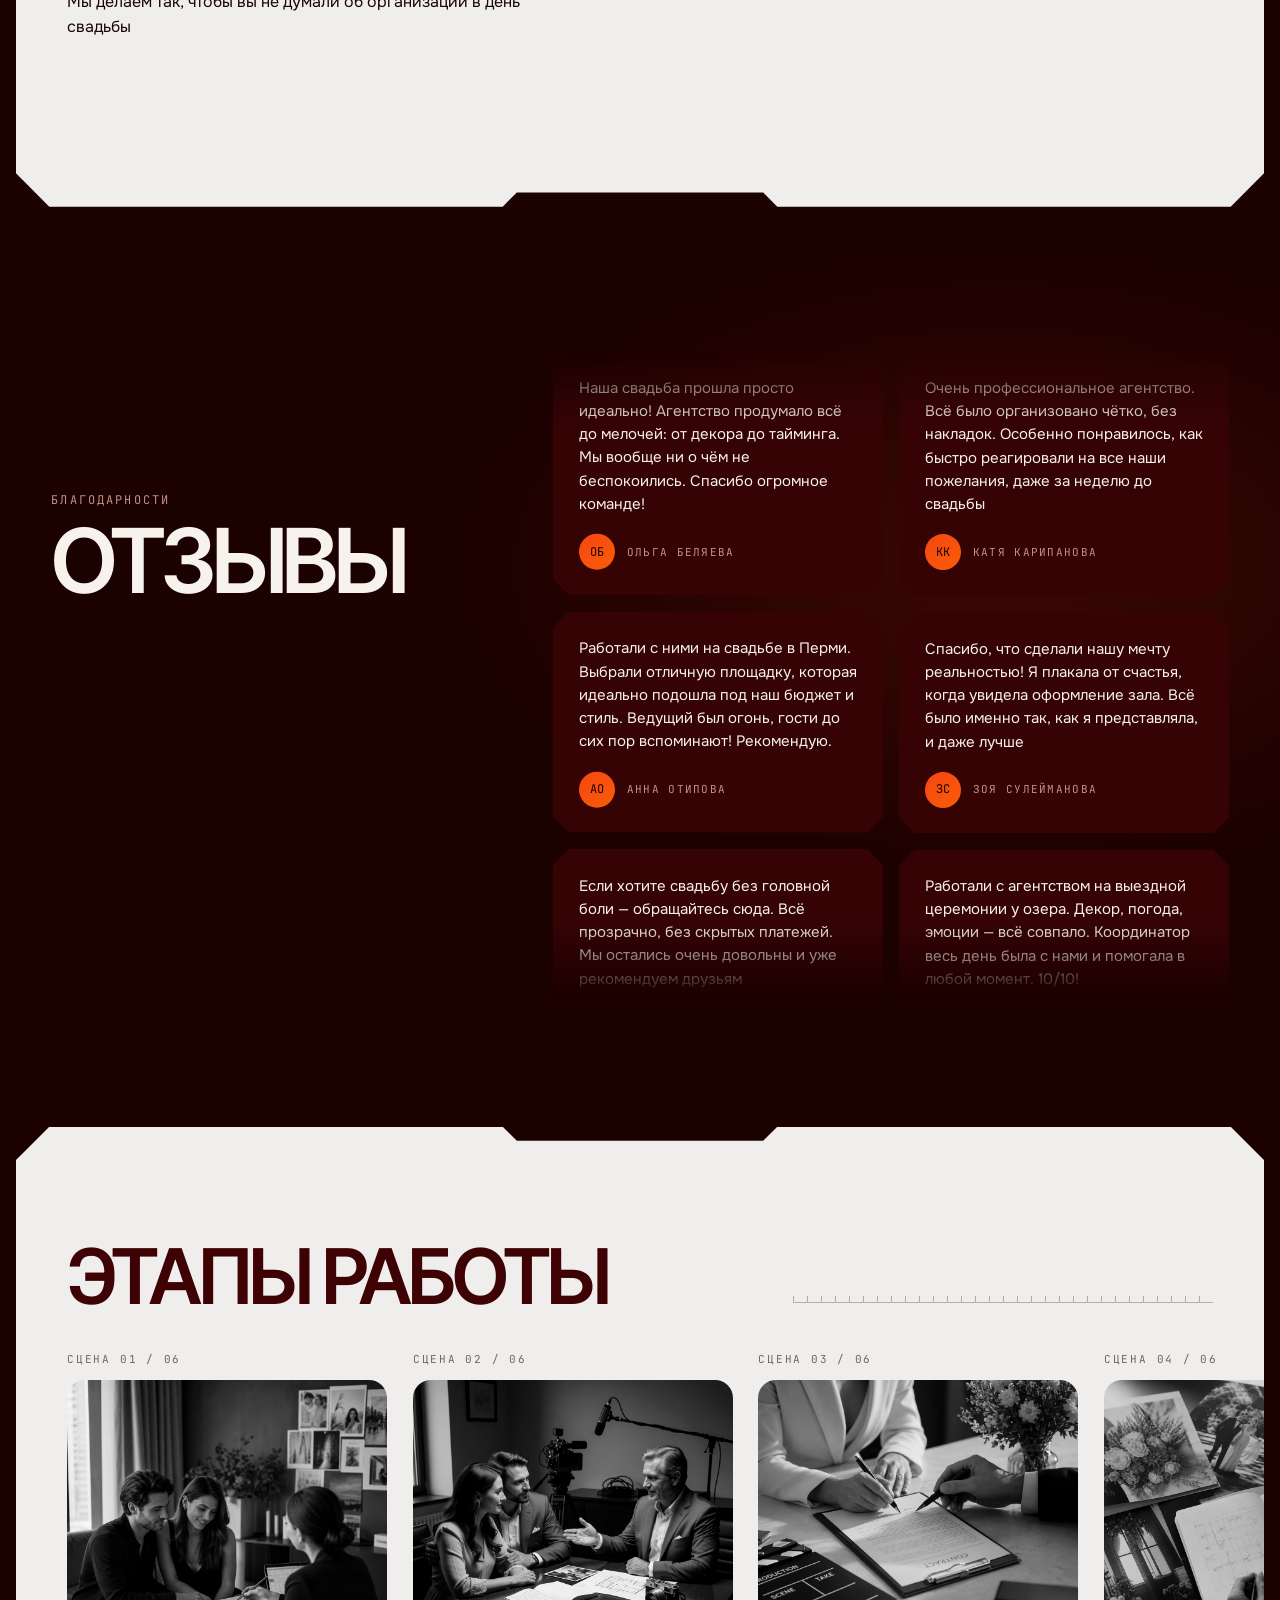
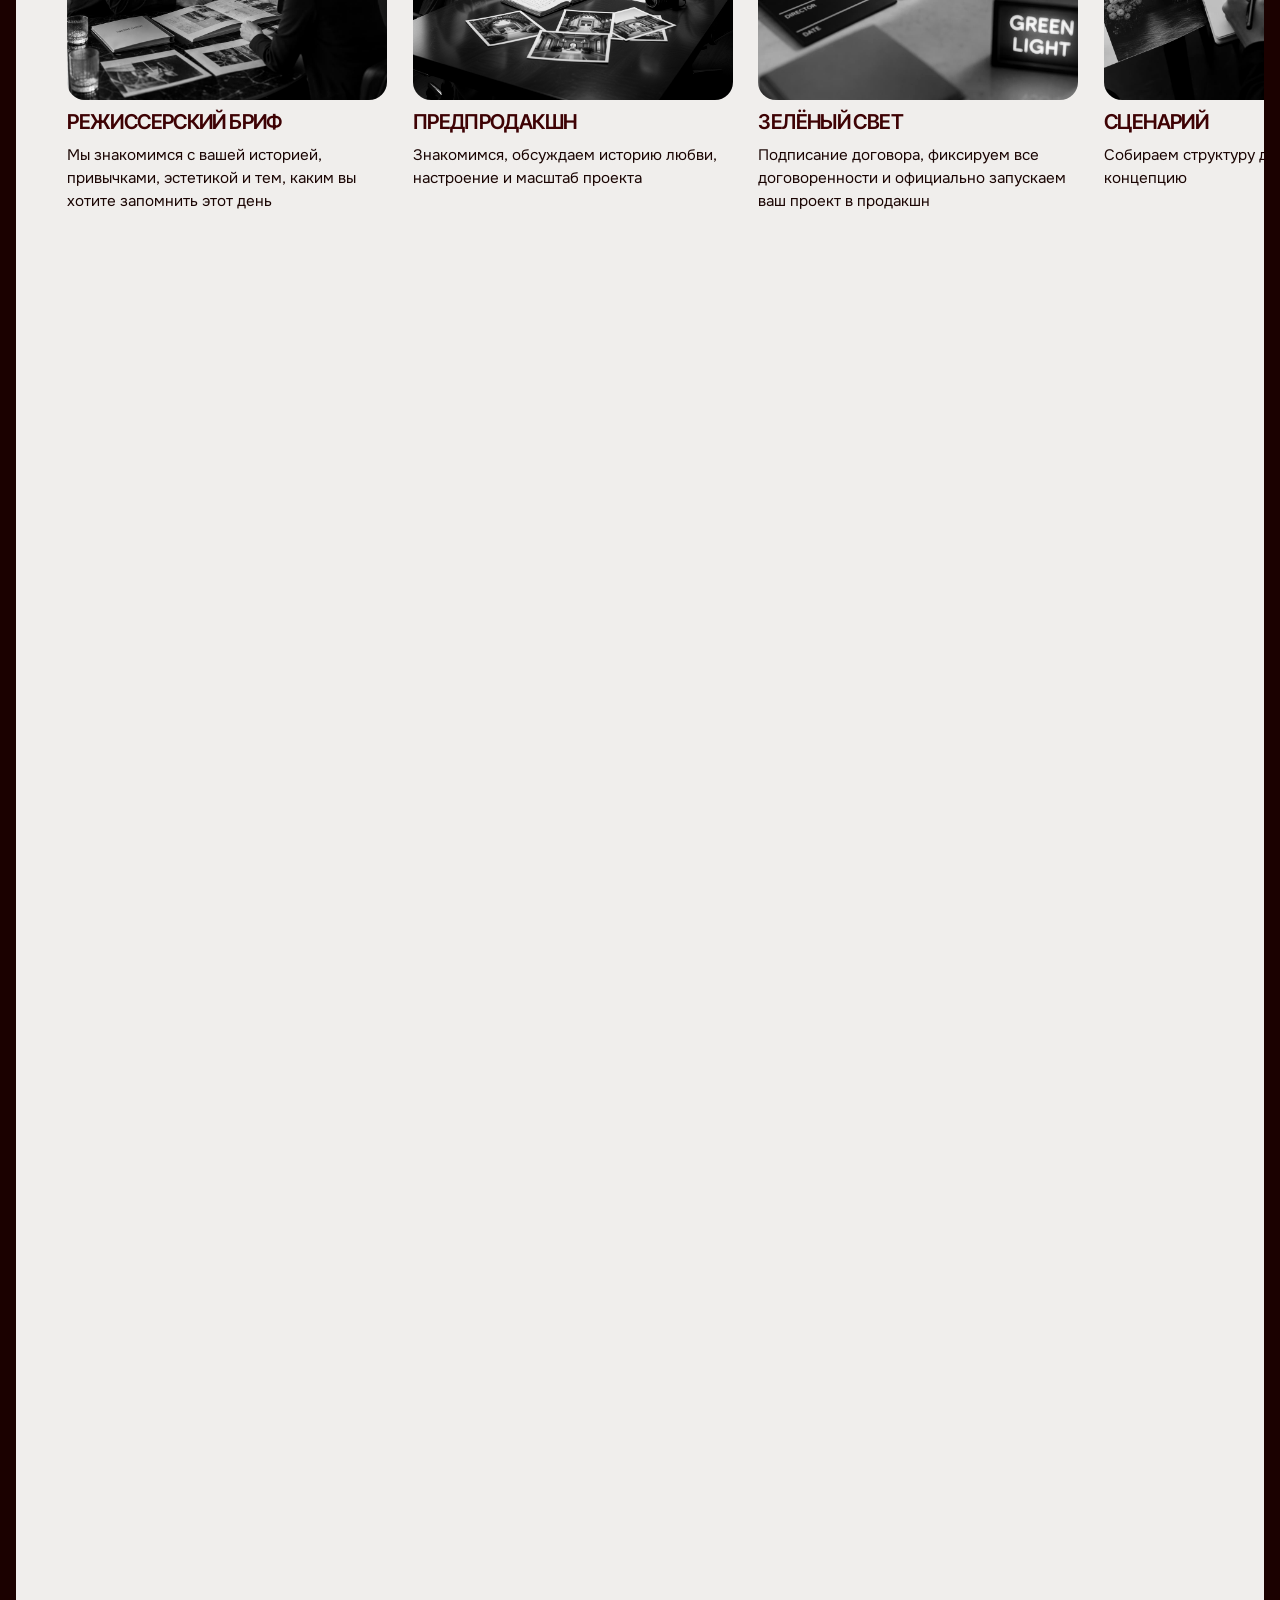
==== commit d4fe4939: "Заявки: функция Яндекс.Облака vtitrah-leads → Telegram-канал @helpppevent Обе формы (попап «Написать" ====
--- a/index.html
+++ b/index.html
@@ -272,6 +272,10 @@
             <input type="hidden" name="consent_version" value="soglasie-v1-2026-09">
             <input type="hidden" name="page" value="">
             <input type="hidden" name="sent_at" value="">
+            <div class="mform__trap" aria-hidden="true">
+              <label for="f-site">Сайт</label>
+              <input id="f-site" name="site" type="text" tabindex="-1" autocomplete="off">
+            </div>
 
           <div class="ticket__field">
             <label class="ticket__label" for="f-names">В главных ролях</label>
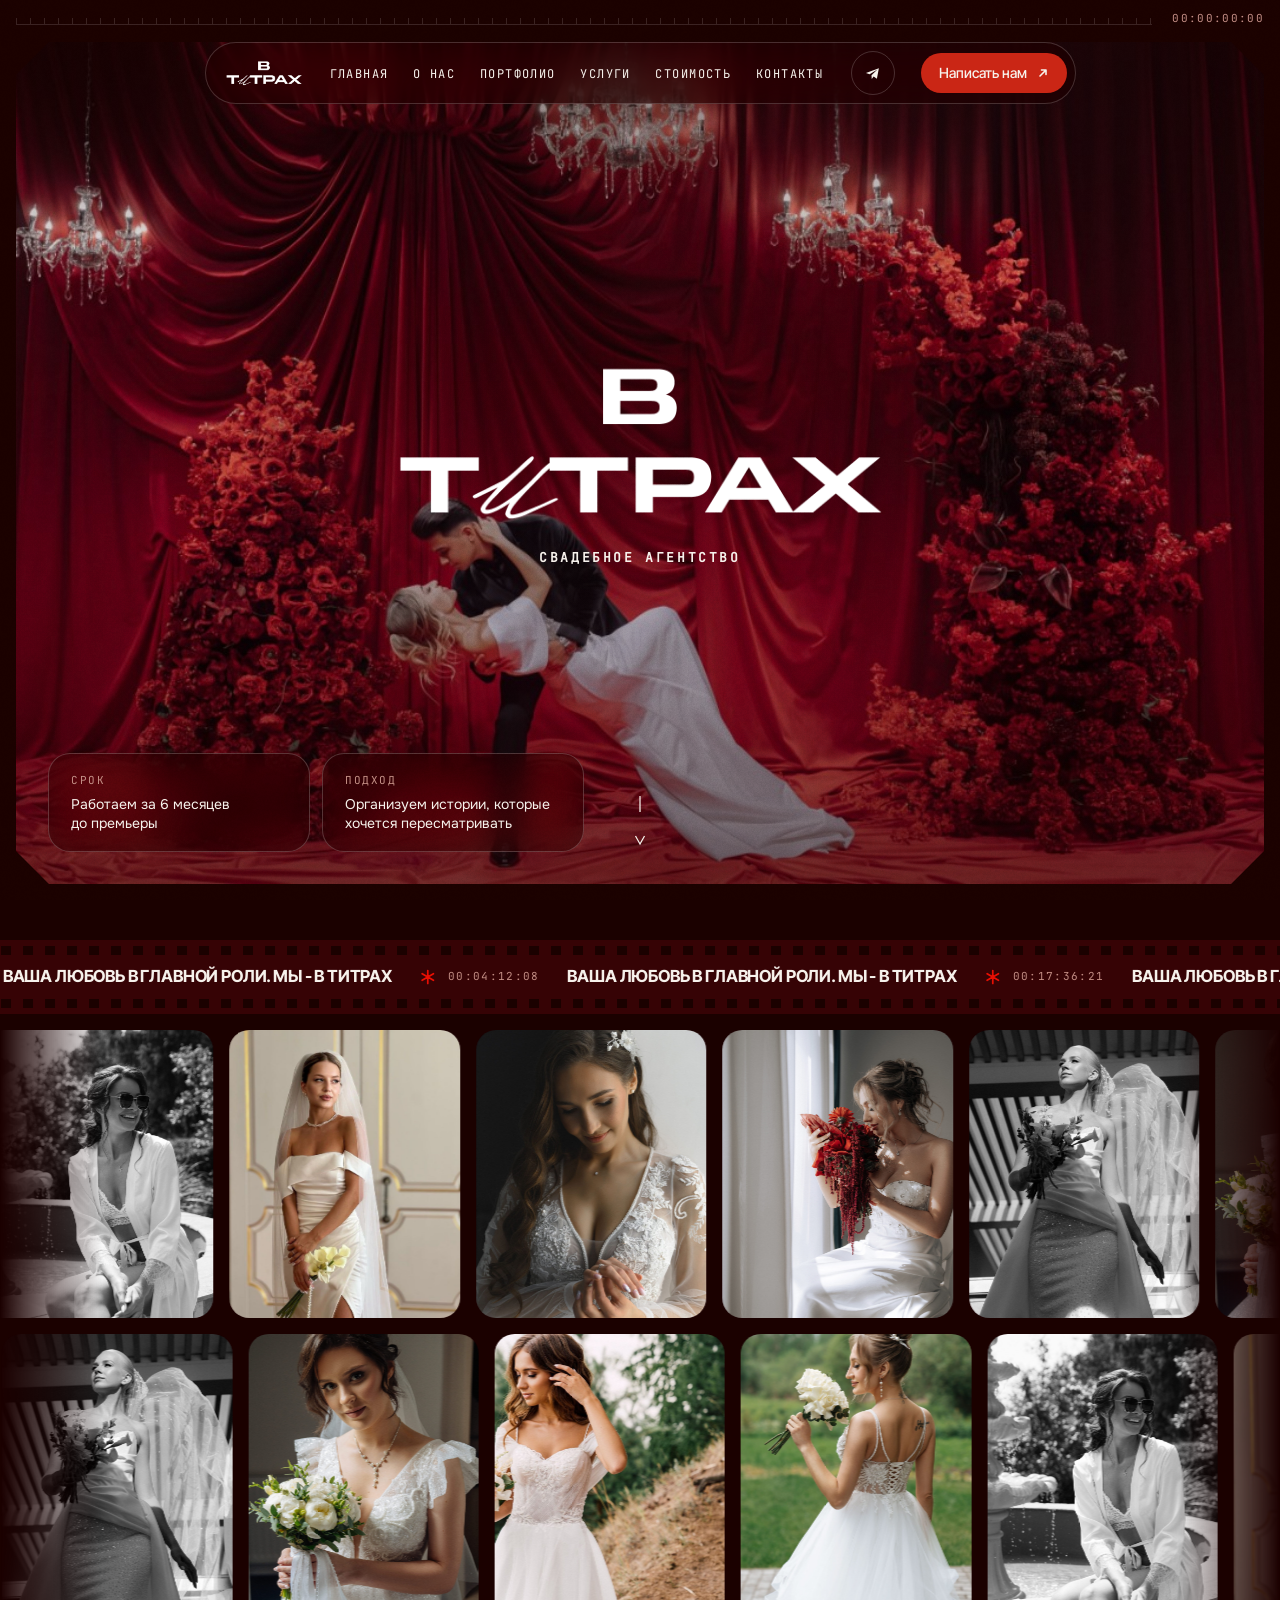
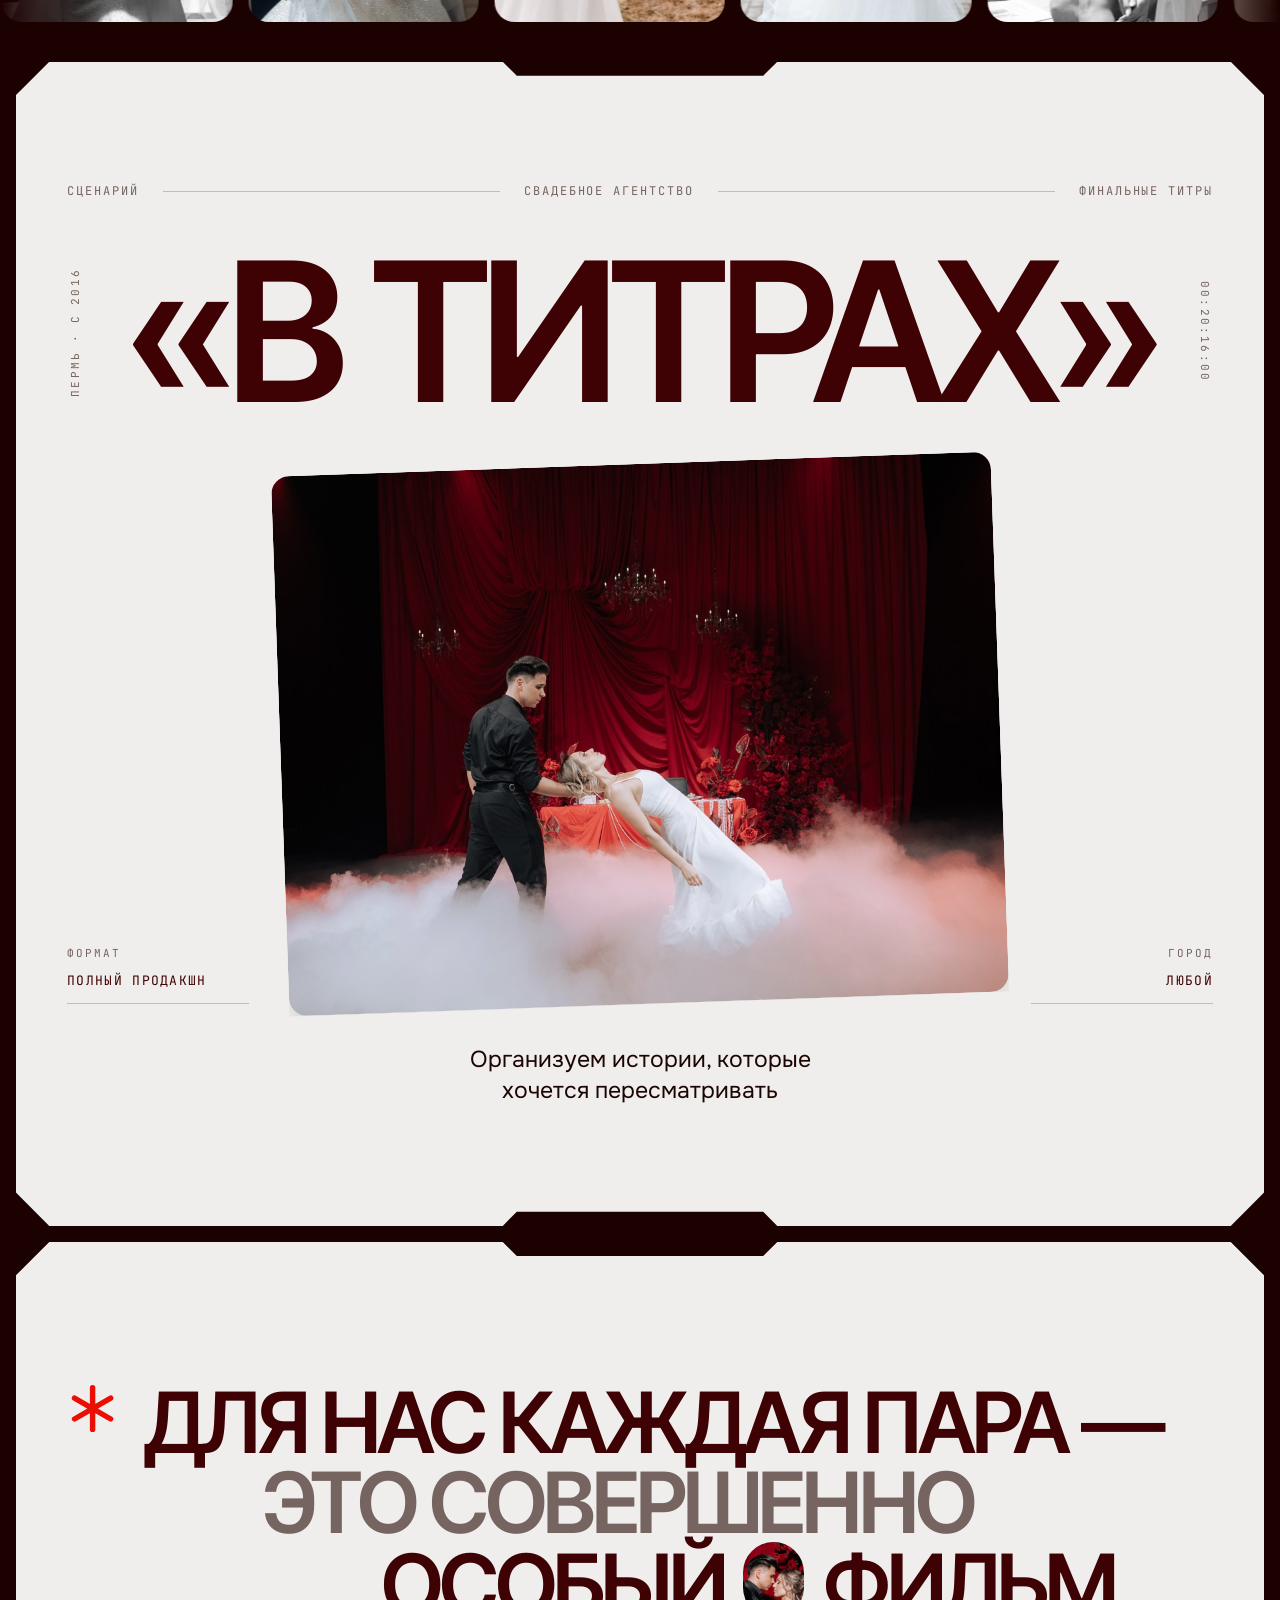
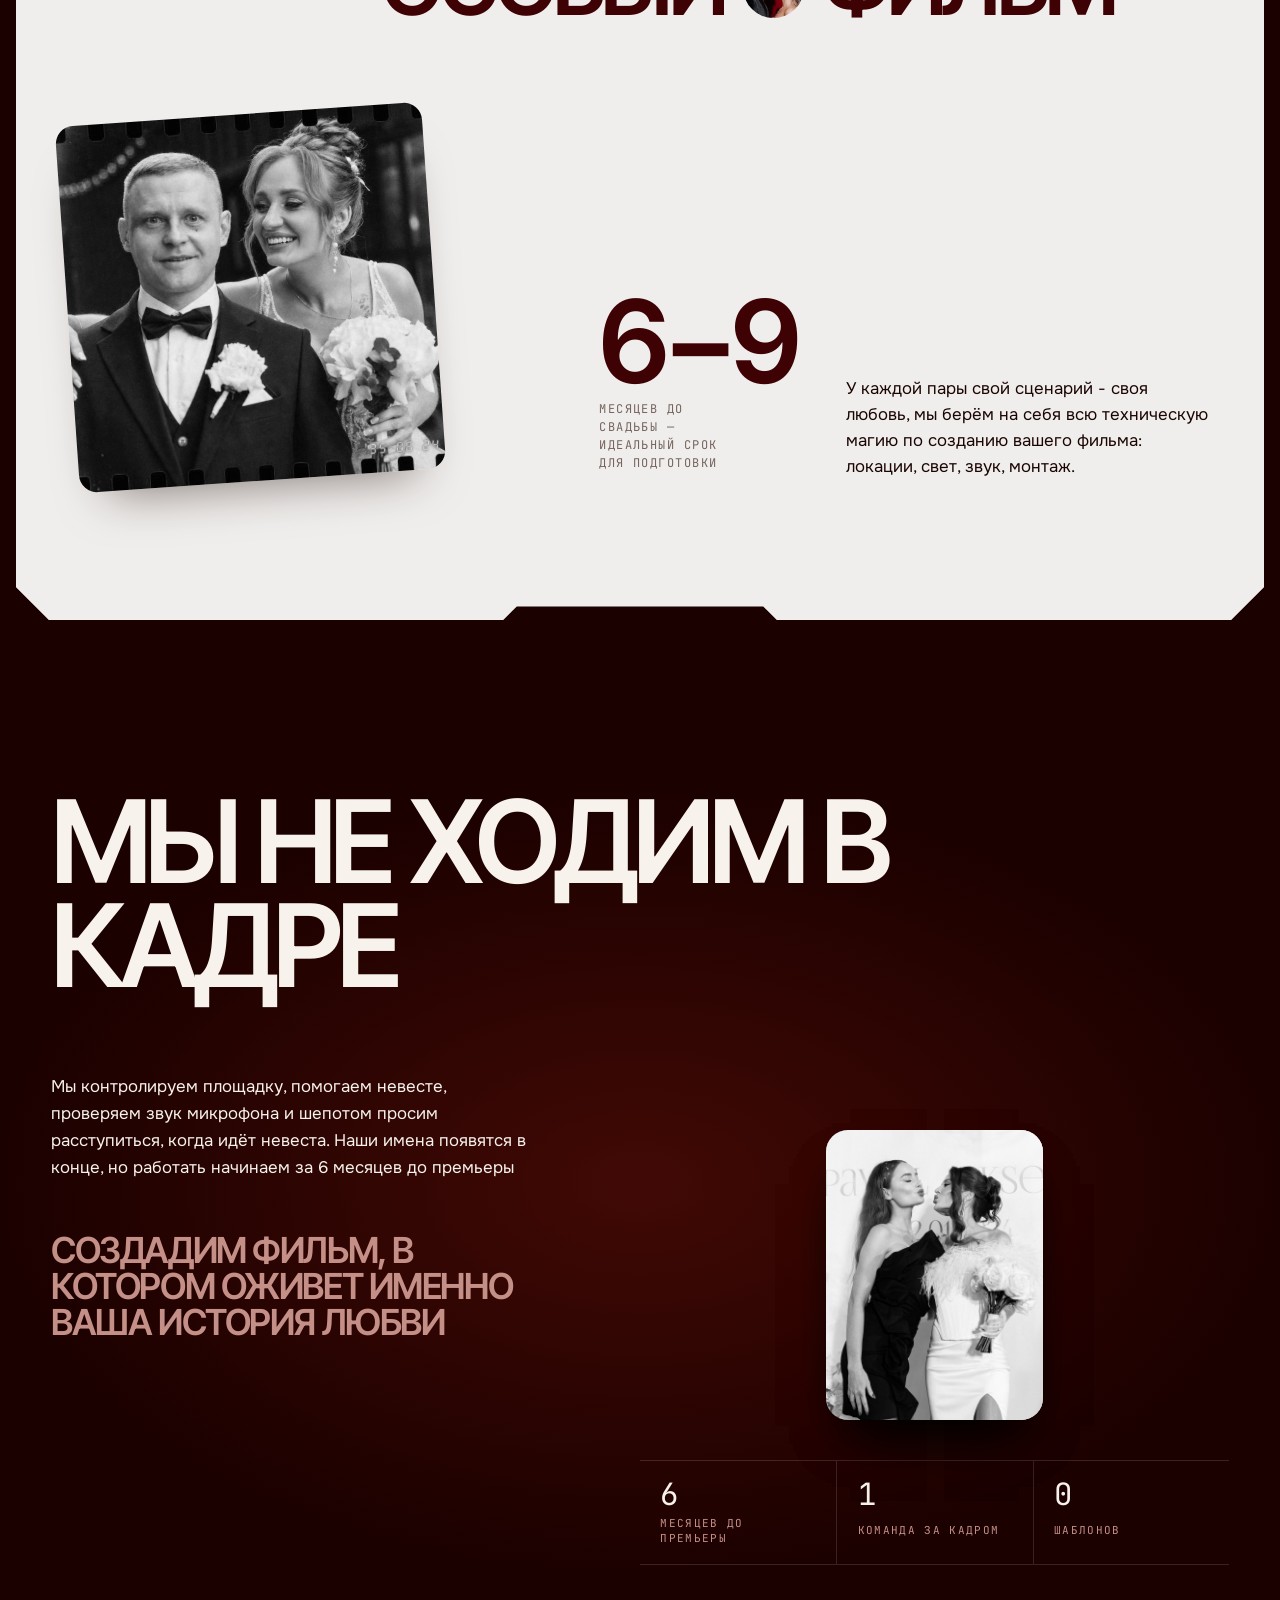
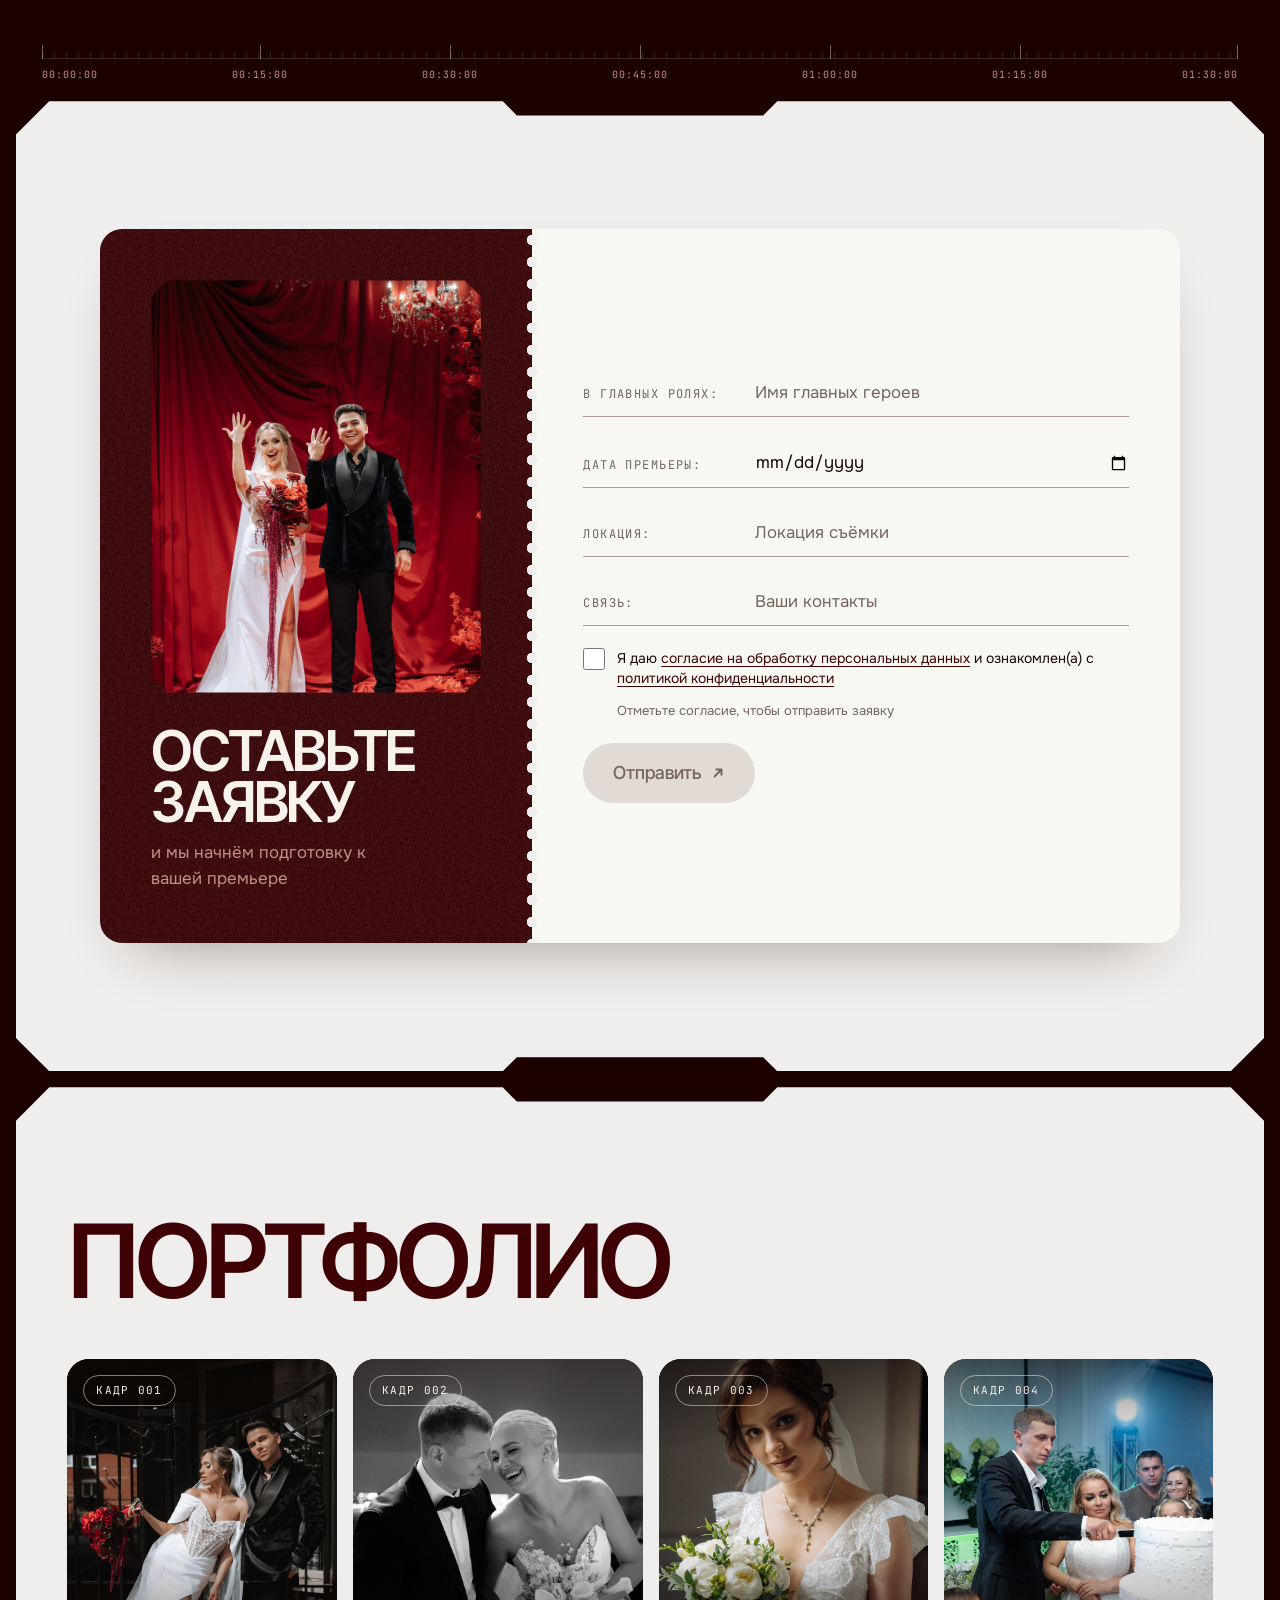
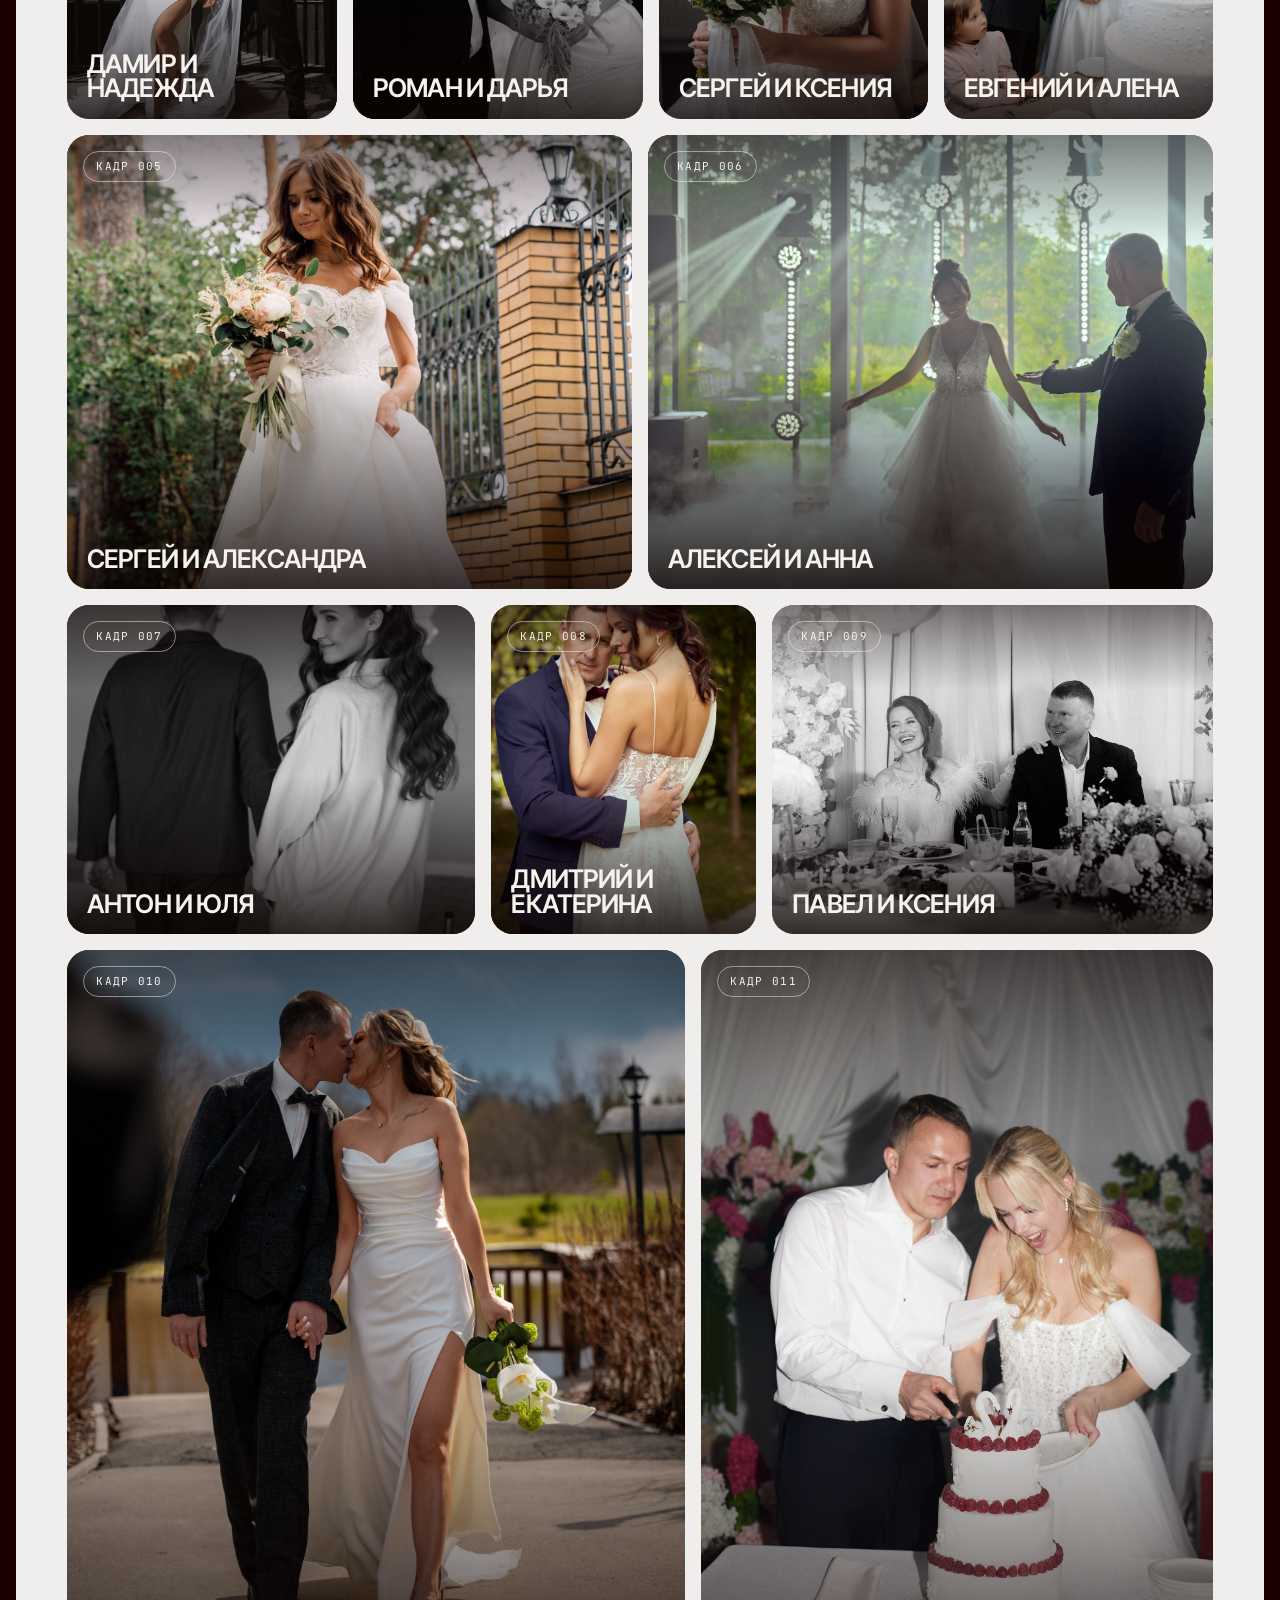
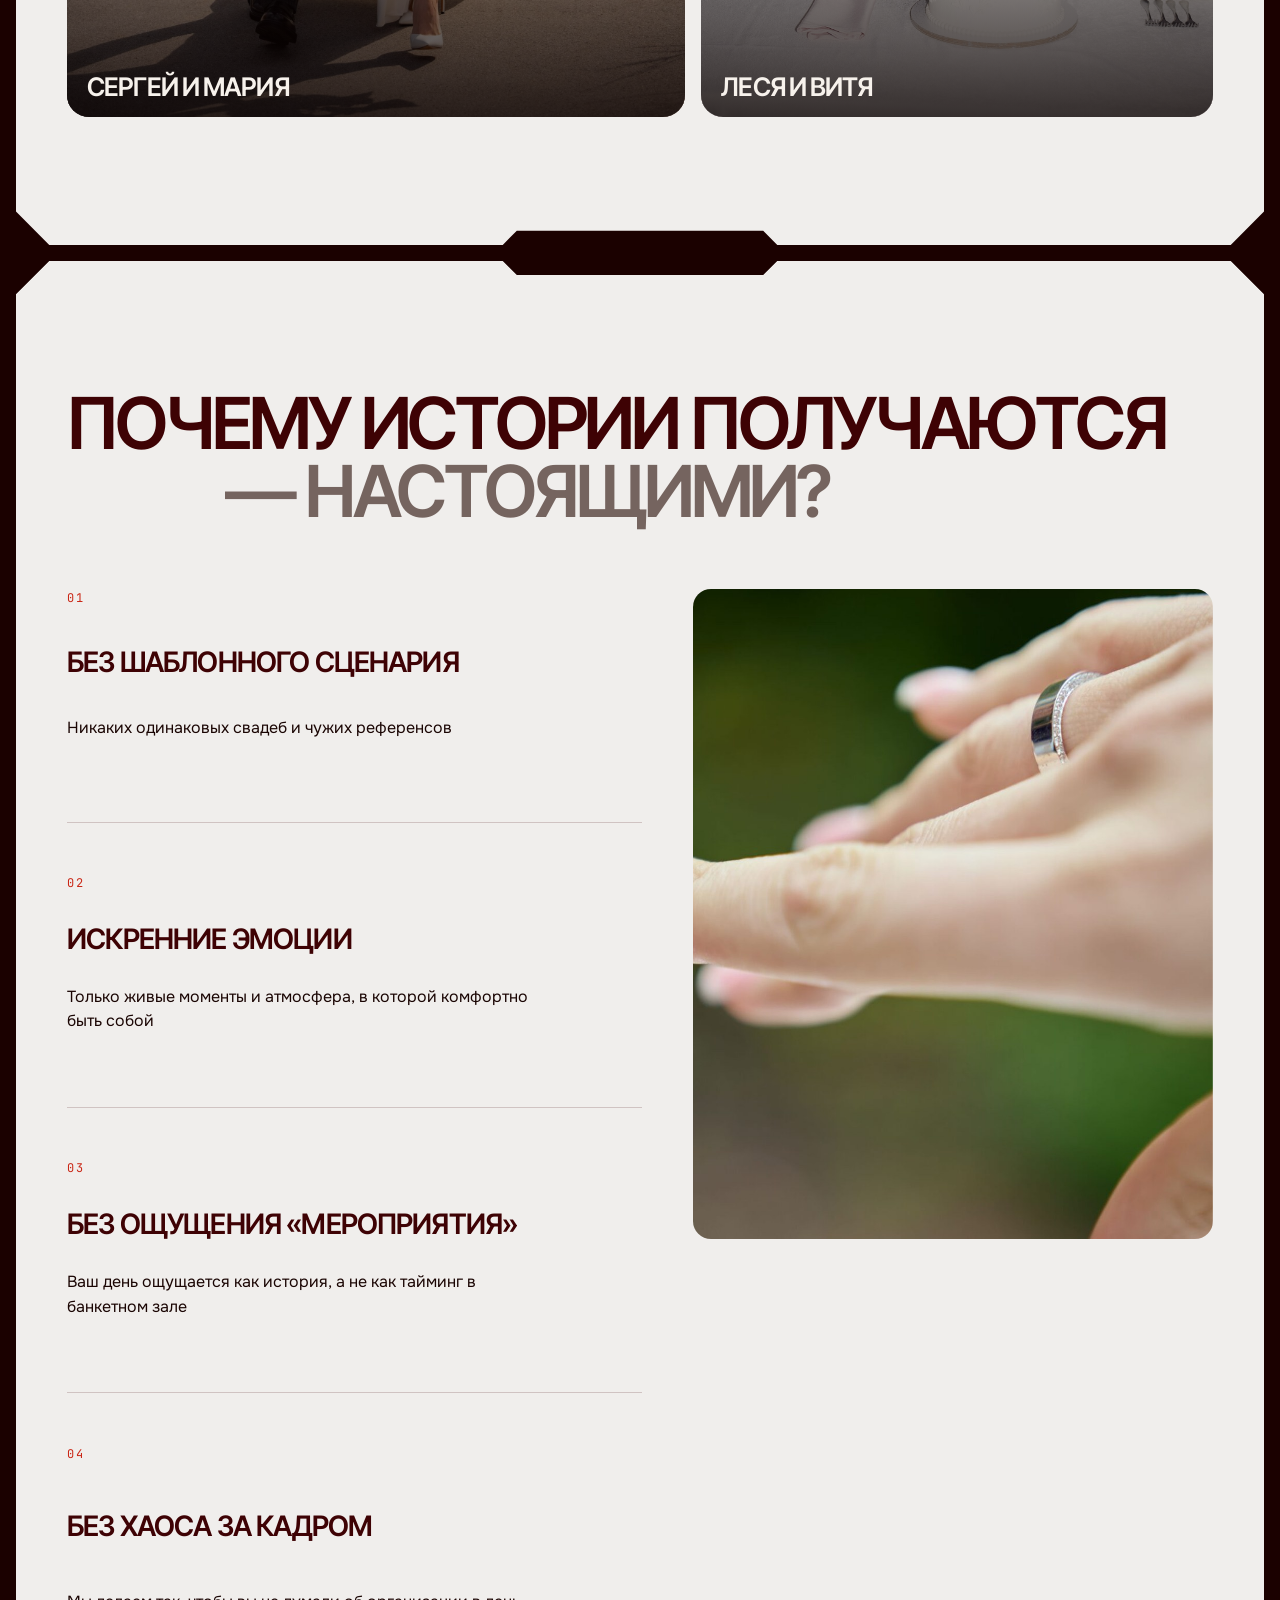
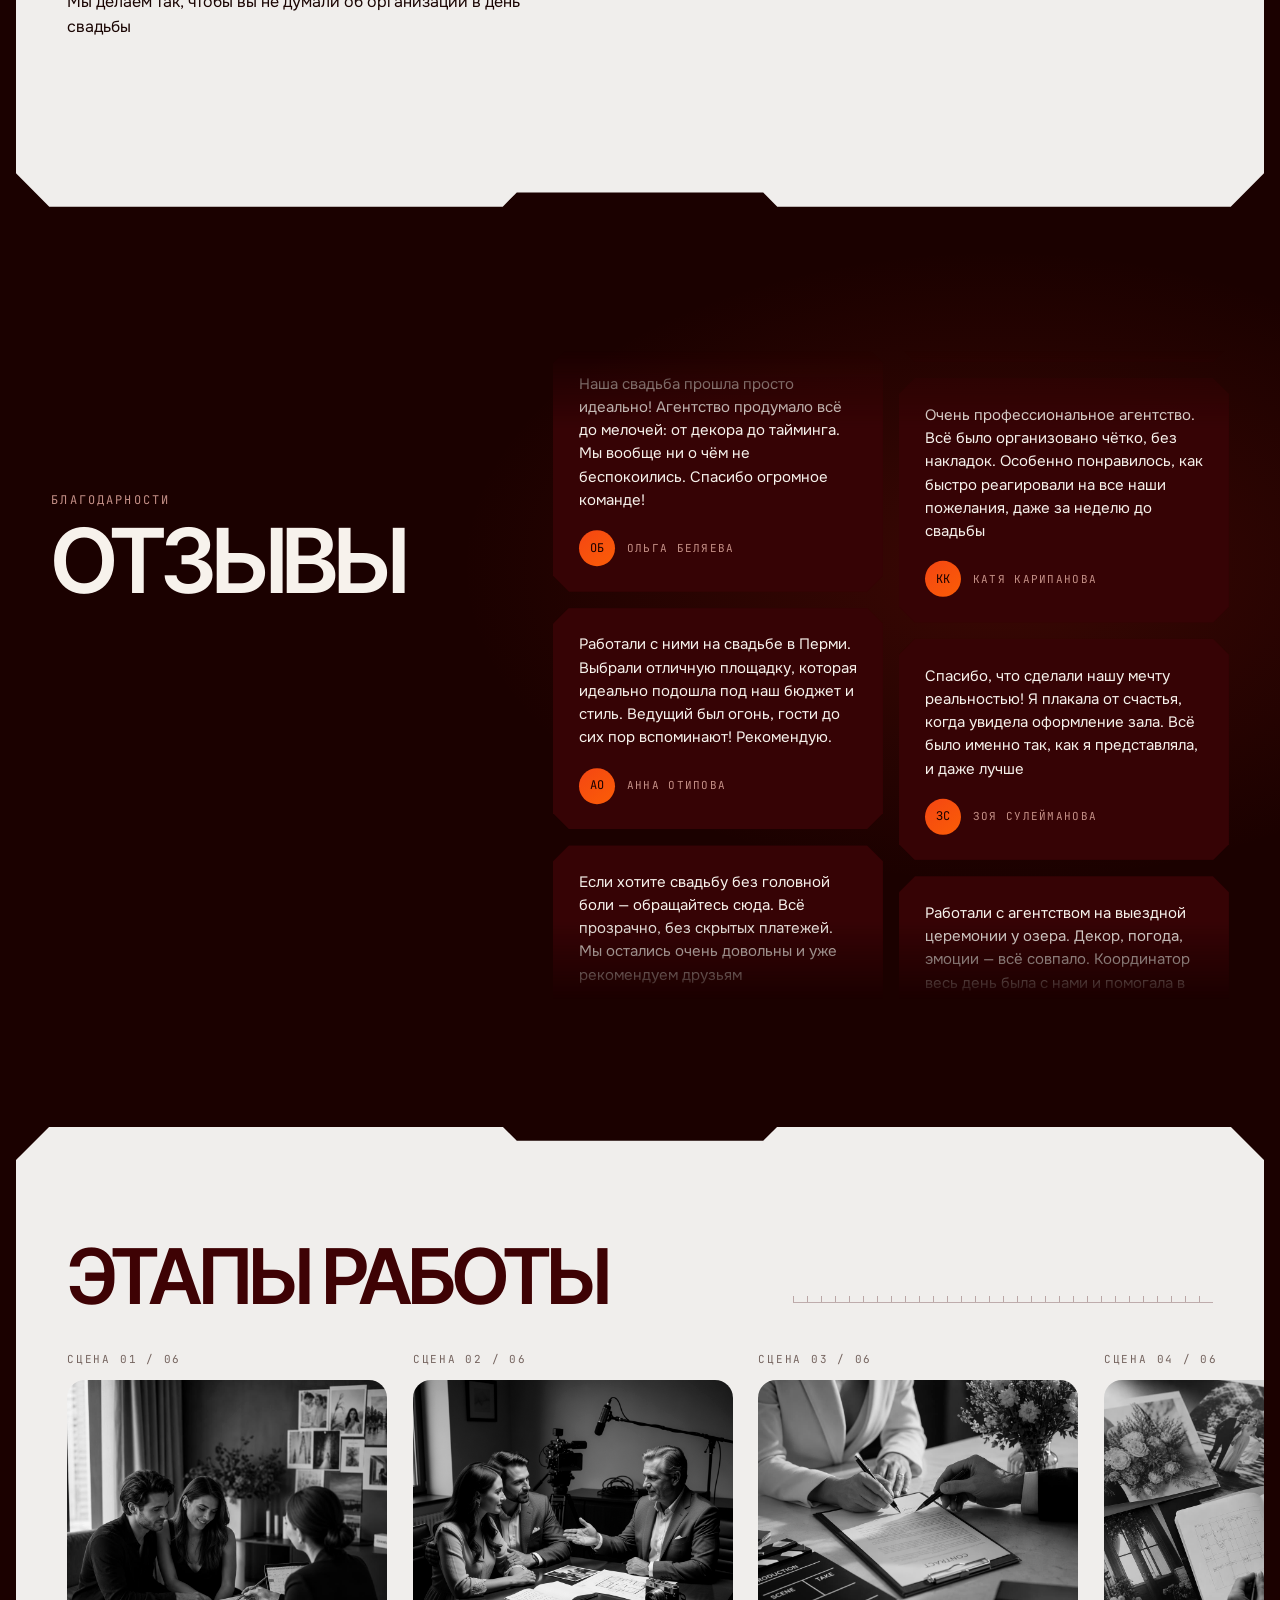
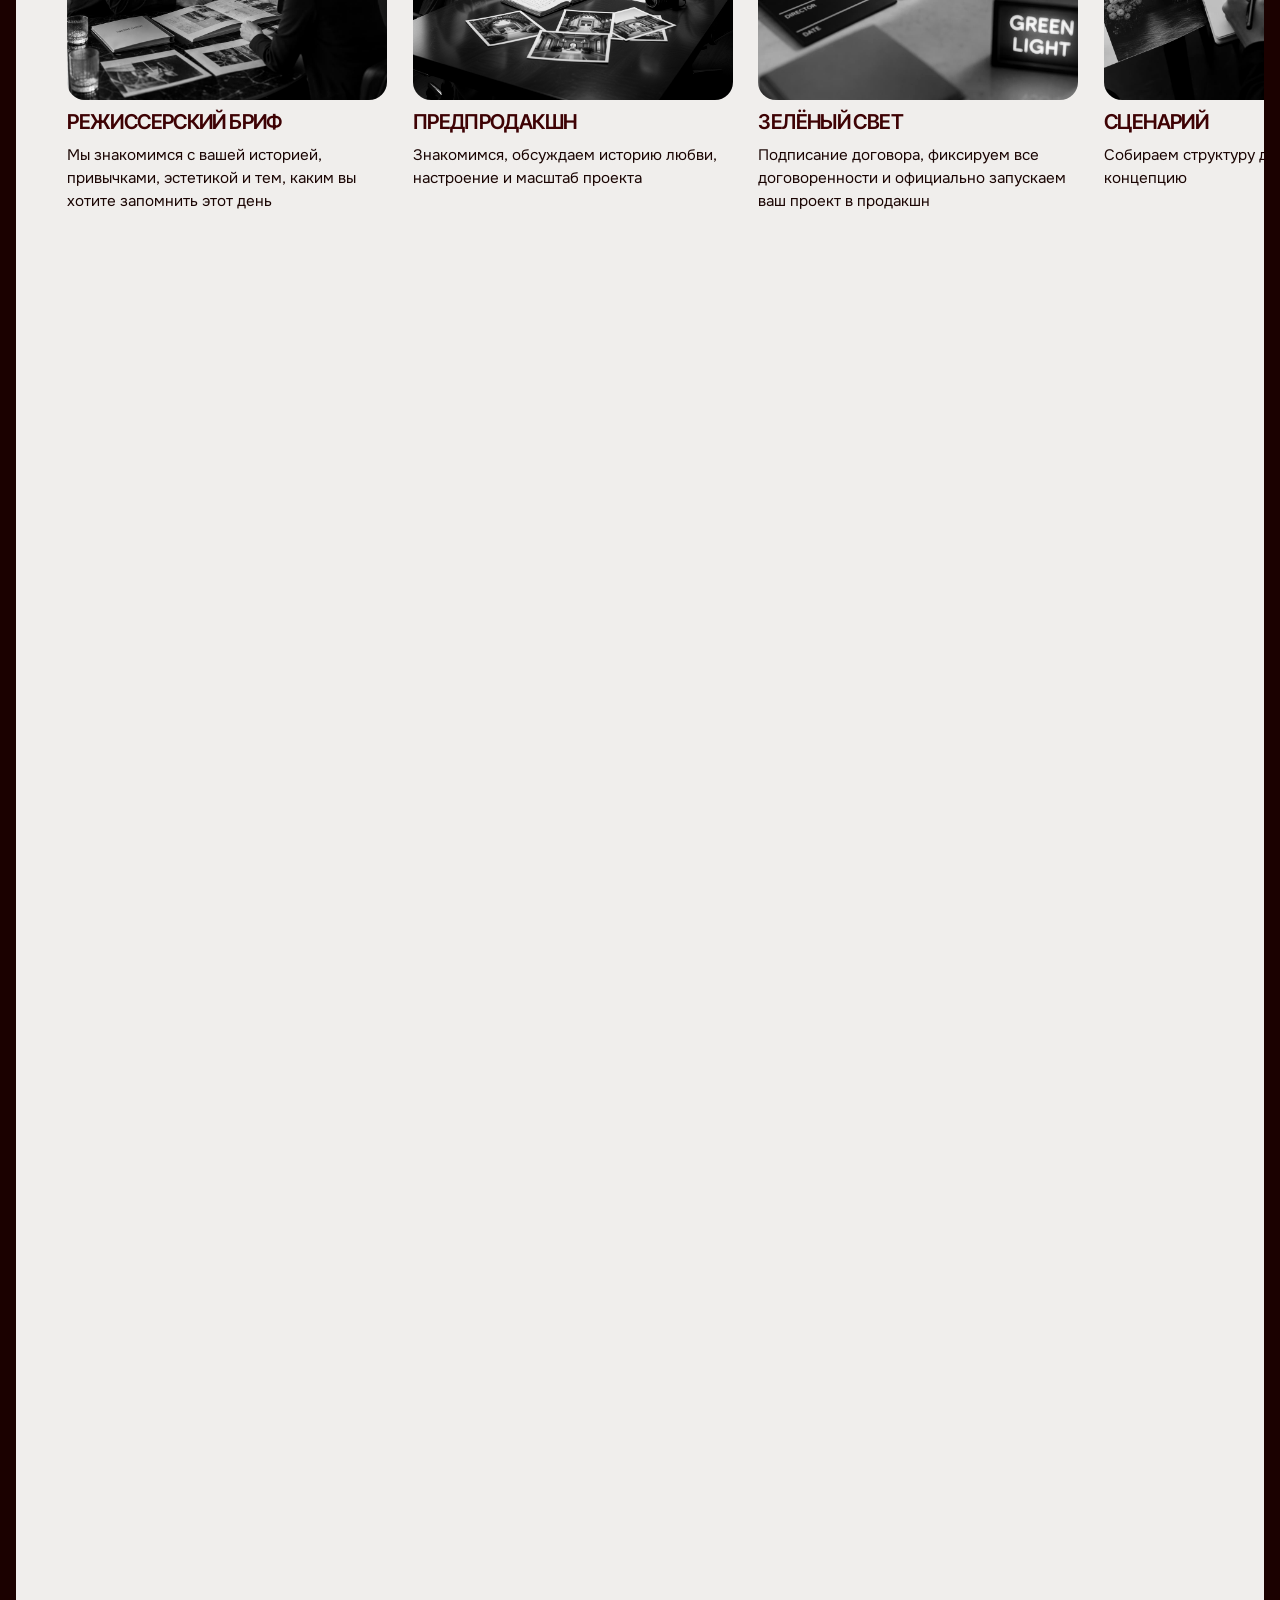
==== commit 0120a278: "Скрипты заявок: версия в адресе, чтобы браузер не брал старую копию Co-Authored-By: Claude Opus 5.5 " ====
--- a/index.html
+++ b/index.html
@@ -889,14 +889,14 @@
 
   <div class="grain" aria-hidden="true"></div>
 
-  <script src="js/config.js"></script>
+  <script src="js/config.js?v=20261028"></script>
   <script src="js/vendor/gsap.min.js"></script>
   <script src="js/vendor/ScrollTrigger.min.js"></script>
   <script src="js/vendor/lenis.min.js"></script>
   <script src="js/main.js"></script>
   <script src="js/motion.js"></script>
   <script src="js/gallery.js"></script>
-  <script src="js/forms.js"></script>
+  <script src="js/forms.js?v=20261028"></script>
   <script type="application/ld+json">
 {
   "@context": "https://schema.org",
